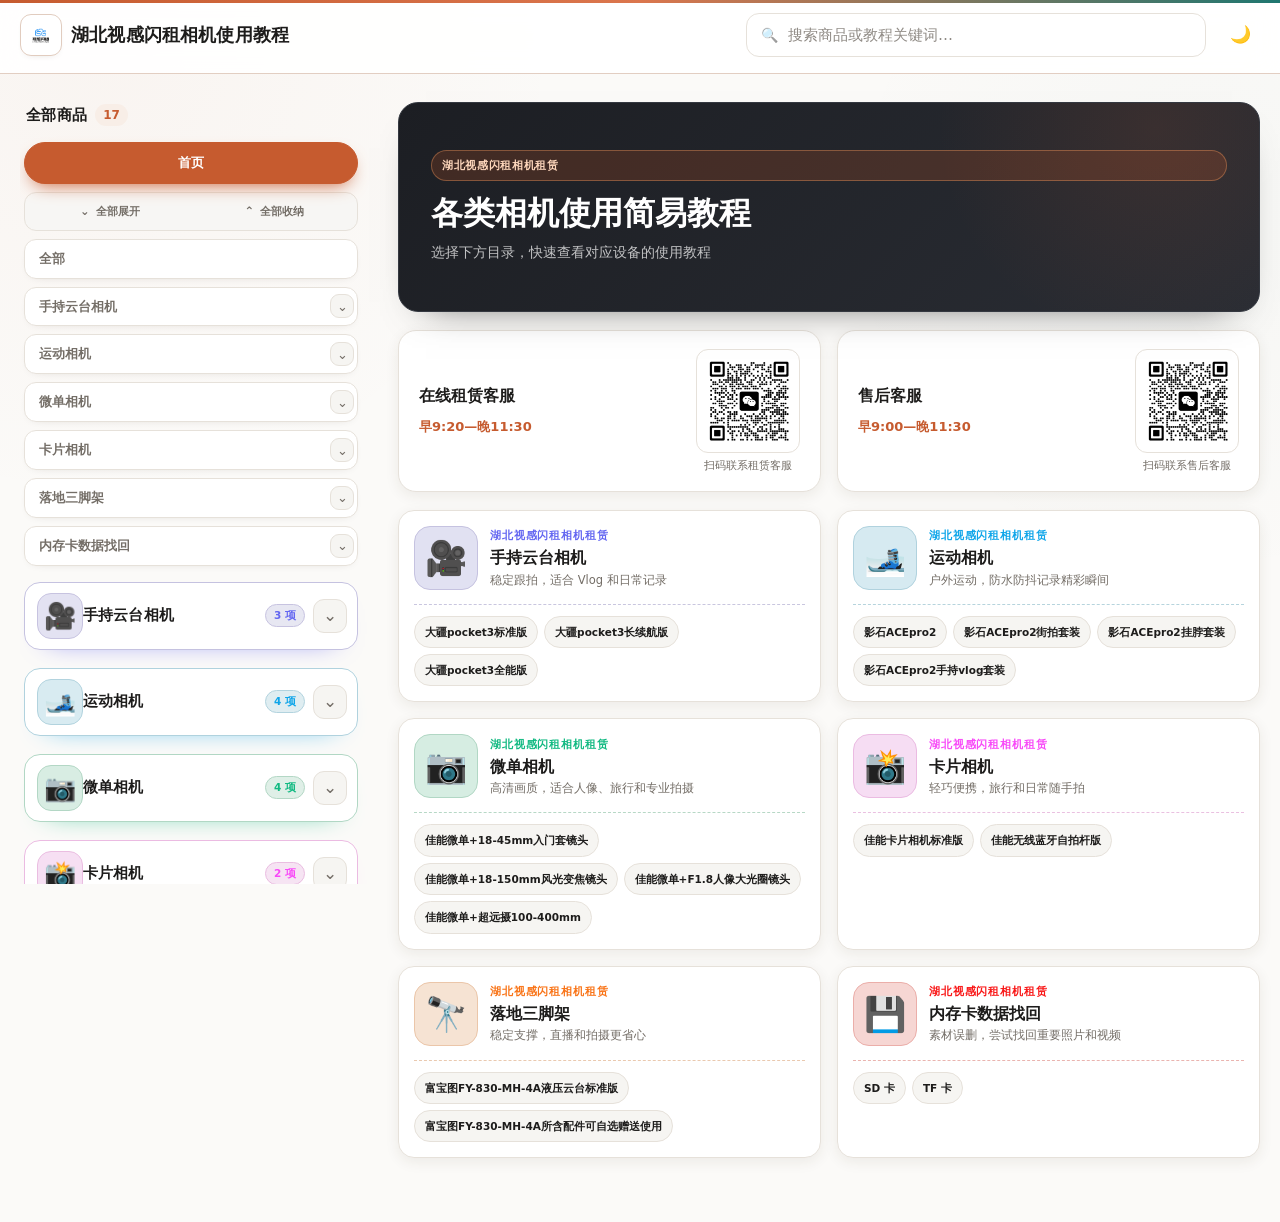
==== index.html @ 55e15110 "Add files via upload" ====
<!DOCTYPE html>
<html lang="zh-CN" data-theme="light">
<head>
  <meta charset="UTF-8" />
  <meta name="viewport" content="width=device-width, initial-scale=1" />
  <title>商品教程中心</title>
  <meta name="description" content="每个商品都对应一份图文教程，点击即可查看。" />
  <link rel="stylesheet" href="css/style.css" />
  <link rel="stylesheet" href="css/rental-theme.css" />
</head>
<body>

  <header class="topbar">
    <div class="topbar-inner">
      <button class="icon-btn menu-btn" id="menuToggle" aria-label="打开商品列表">☰</button>

      <div class="brand" aria-label="商品教程中心">
        <span class="brand-logo">📘</span>
        <span class="brand-text">商品教程中心</span>
      </div>

      <label class="search">
        <span class="search-icon">🔍</span>
        <input id="searchInput" type="search" placeholder="搜索商品或教程关键词…" autocomplete="off" />
      </label>

      <button class="icon-btn" id="themeToggle" aria-label="切换深浅主题">🌙</button>
    </div>
    <div class="scroll-progress" id="scrollProgress"></div>
  </header>

  <div class="layout">

    <aside class="sidebar" id="sidebar">
      <div class="sidebar-head">
        <span class="sidebar-title">全部商品</span>
        <span class="badge" id="resultCount">0</span>
      </div>
      <div class="category-bar" id="categoryBar"></div>
      <div class="card-list" id="cardList"></div>
    </aside>

    <main class="content" id="content">
      <section class="home" id="home" hidden>
        <div class="home-hero">
          <span class="home-kicker" id="homeKicker">武汉租相机</span>
          <h1 class="home-title" id="homeTitle">相机使用教程</h1>
          <p class="home-subtitle" id="homeSubtitle">选择下方目录，快速查看对应设备的使用教程</p>
        </div>
        <div class="home-services" id="homeServices"></div>
        <div class="home-grid" id="homeGrid"></div>
      </section>

      <div class="empty" id="empty">
        <div class="empty-icon">📦</div>
        <h2>请选择一个商品</h2>
        <p>在左侧列表中点击任意商品，即可查看对应教程</p>
      </div>
      <article class="detail" id="detail" hidden></article>
    </main>

  </div>

  <div class="mask" id="mask"></div>
  <div class="toast" id="toast"></div>
  <button class="to-top" id="toTop" aria-label="回到顶部">↑</button>

  <script src="js/data.js"></script>
  <script src="js/app.js"></script>

  </body>
</html>
---- css/style.css ----
/* ============================================================
   【样式层】css/style.css
   目录：
   1. 主题变量      2. 基础重置      3. 顶部导航
   4. 主体布局      5. 侧栏与商品卡片 6. 教程详情
   7. 步骤与内容块  8. 按钮/提示/代码  9. 浮层   10. 响应式
   ============================================================ */

/* ---------- 1. 主题变量 ---------- */
:root {
  --bg: #f4f6fb;
  --surface: #ffffff;
  --surface-2: #f8f9fd;
  --text: #1d2433;
  --text-2: #6b7488;
  --border: #e6e9f2;
  --primary: #4f46e5;
  --primary-2: #6366f1;
  --primary-soft: #eef0ff;
  --shadow-sm: 0 2px 8px rgba(29, 36, 51, .06);
  --shadow-md: 0 14px 34px -16px rgba(29, 36, 51, .28);
  --radius: 16px;
  --radius-sm: 10px;
  --sidebar-w: 336px;
  --topbar-h: 64px;
  --ease: cubic-bezier(.4, 0, .2, 1);
}

html[data-theme="dark"] {
  --bg: #0e1219;
  --surface: #161b25;
  --surface-2: #1c2230;
  --text: #e7ebf3;
  --text-2: #97a1b5;
  --border: #262e3d;
  --primary: #7c83ff;
  --primary-2: #8b91ff;
  --primary-soft: #232a45;
  --shadow-sm: 0 2px 8px rgba(0, 0, 0, .4);
  --shadow-md: 0 14px 34px -16px rgba(0, 0, 0, .75);
}

/* ---------- 2. 基础重置 ---------- */
* { box-sizing: border-box; }

body {
  margin: 0;
  font-family: system-ui, -apple-system, "PingFang SC", "Microsoft YaHei", "Segoe UI", sans-serif;
  font-size: 15px;
  line-height: 1.75;
  color: var(--text);
  background: var(--bg);
  transition: background .35s var(--ease), color .35s var(--ease);
  -webkit-font-smoothing: antialiased;
}

h1, h2, h3, h4, p, ul, ol, figure { margin: 0; }
ul, ol { padding-left: 1.3em; }
li { margin: 4px 0; }
button { font: inherit; cursor: pointer; border: none; background: none; color: inherit; }
img { max-width: 100%; display: block; }
a { color: var(--primary); text-decoration: none; }
code { font-family: ui-monospace, Consolas, "Courier New", monospace; font-size: .92em; }

::-webkit-scrollbar { width: 8px; height: 8px; }
::-webkit-scrollbar-thumb { background: var(--border); border-radius: 8px; }
::-webkit-scrollbar-thumb:hover { background: var(--text-2); }

/* ---------- 3. 顶部导航 ---------- */
.topbar {
  position: sticky;
  top: 0;
  z-index: 40;
  background: color-mix(in srgb, var(--surface) 82%, transparent);
  backdrop-filter: saturate(180%) blur(14px);
  -webkit-backdrop-filter: saturate(180%) blur(14px);
  border-bottom: 1px solid var(--border);
}

.topbar-inner {
  max-width: 1320px;
  margin: 0 auto;
  height: var(--topbar-h);
  padding: 0 20px;
  display: flex;
  align-items: center;
  gap: 14px;
}

.icon-btn {
  width: 40px; height: 40px;
  border-radius: 12px;
  display: grid; place-items: center;
  font-size: 17px;
  color: var(--text-2);
  transition: background .2s var(--ease), color .2s var(--ease), transform .2s var(--ease);
}
.icon-btn:hover { background: var(--primary-soft); color: var(--primary); }
.icon-btn:active { transform: scale(.9); }
.menu-btn { display: none; }

.brand {
  display: flex; align-items: center; gap: 9px;
  font-weight: 800; font-size: 17px; color: var(--text);
  white-space: nowrap;
  cursor: default;
  user-select: none;
  -webkit-user-select: none;
}
.brand-logo { font-size: 22px; transition: transform .4s var(--ease); }
.brand-logo img {
  width: 100%;
  height: 100%;
  display: block;
  object-fit: contain;
  border-radius: 8px;
}
.brand:hover .brand-logo { transform: rotate(-12deg) scale(1.15); }

.search {
  flex: 1;
  min-width: 0;
  max-width: 460px;
  margin-left: auto;
  display: flex; align-items: center; gap: 8px;
  padding: 0 14px;
  height: 42px;
  background: var(--surface-2);
  border: 1px solid var(--border);
  border-radius: 999px;
  transition: border-color .25s var(--ease), box-shadow .25s var(--ease), background .25s;
}
.search:focus-within {
  border-color: var(--primary);
  background: var(--surface);
  box-shadow: 0 0 0 4px var(--primary-soft);
}
.search-icon { font-size: 14px; opacity: .6; }
.search input {
  flex: 1; min-width: 0;
  border: none; outline: none; background: transparent;
  font: inherit; color: var(--text);
}
.search input::placeholder { color: var(--text-2); opacity: .8; }

.scroll-progress {
  height: 3px;
  width: 0%;
  background: linear-gradient(90deg, var(--primary-2), #06b6d4);
  transition: width .1s linear;
}

/* ---------- 4. 主体布局 ---------- */
.layout {
  max-width: 1320px;
  margin: 0 auto;
  padding: 24px 20px 64px;
  display: flex;
  gap: 24px;
  align-items: flex-start;
}

/* ---------- 5. 侧栏与商品卡片 ---------- */
.sidebar {
  width: var(--sidebar-w);
  flex: 0 0 var(--sidebar-w);
  position: sticky;
  top: calc(var(--topbar-h) + 24px);
  max-height: calc(100vh - var(--topbar-h) - 48px);
  overflow-y: auto;
  padding-right: 4px;
}

.sidebar-head {
  display: flex; align-items: center; gap: 8px;
  padding: 0 6px 12px;
}
.sidebar-title { font-weight: 800; font-size: 15px; }
.badge {
  min-width: 24px; height: 22px; padding: 0 8px;
  display: inline-grid; place-items: center;
  font-size: 12px; font-weight: 700;
  color: var(--primary);
  background: var(--primary-soft);
  border-radius: 999px;
  transition: transform .3s var(--ease);
}
.badge.pop { transform: scale(1.35); }

.category-bar {
  display: flex; flex-wrap: wrap; gap: 8px;
  padding: 0 4px 14px;
}
.cat-home-btn {
  width: 100%;
  text-align: center;
  color: var(--primary);
  background: var(--surface);
  border-color: color-mix(in srgb, var(--primary) 28%, var(--border));
}
.cat-home-btn:hover { transform: translateY(-1px); }
.cat-btn {
  padding: 6px 14px;
  font-size: 13px;
  font-weight: 600;
  color: var(--text-2);
  background: var(--surface);
  border: 1px solid var(--border);
  border-radius: 999px;
  transition: all .25s var(--ease);
}
.cat-btn:hover { color: var(--primary); border-color: var(--primary); transform: translateY(-1px); }
.cat-btn.active {
  color: #fff;
  background: linear-gradient(135deg, var(--primary-2), var(--primary));
  border-color: transparent;
  box-shadow: 0 8px 18px -8px var(--primary);
}

/* 主类 / 子类目录：单个收纳 + 全部展开 / 全部收纳 */
.cat-toolbar {
  width: 100%;
  display: grid;
  grid-template-columns: repeat(2, minmax(0, 1fr));
  gap: 3px;
  padding: 3px;
  background: var(--surface-2);
  border: 1px solid var(--border);
  border-radius: 12px;
}
.cat-tool {
  min-width: 0;
  display: flex;
  align-items: center;
  justify-content: center;
  gap: 4px;
  padding: 5px 7px;
  font-size: 10.5px;
  font-weight: 700;
  color: var(--text-2);
  background: var(--surface);
  border: 1px solid transparent;
  border-radius: 10px;
  box-shadow: 0 1px 2px rgba(29, 36, 51, .04);
  transition: color .2s var(--ease), border-color .2s var(--ease), background .2s var(--ease), box-shadow .2s var(--ease), transform .2s var(--ease);
}
.cat-tool-icon {
  display: grid;
  place-items: center;
  width: 14px;
  height: 14px;
  flex: 0 0 14px;
  font-size: 11.5px;
  line-height: 1;
  color: var(--primary);
}
.cat-tool:hover {
  color: var(--primary);
  background: var(--primary-soft);
  border-color: color-mix(in srgb, var(--primary) 28%, var(--border));
  box-shadow: var(--shadow-sm);
  transform: translateY(-1px);
}
.cat-tool:active { transform: scale(.97); }

.cat-group {
  width: 100%;
  display: flex;
  flex-wrap: wrap;
  align-items: center;
}
.cat-parent-row {
  width: 100%;
  display: flex;
  align-items: center;
  gap: 4px;
  padding: 2px 3px 2px 5px;
  background: color-mix(in srgb, var(--surface) 92%, var(--surface-2));
  border: 1px solid var(--border);
  border-radius: 999px;
  box-shadow: 0 1px 2px rgba(29, 36, 51, .035);
  transition: border-color .25s var(--ease), background .25s var(--ease), box-shadow .25s var(--ease);
}
.cat-parent-row:hover {
  background: var(--surface);
  border-color: color-mix(in srgb, var(--primary) 24%, var(--border));
  box-shadow: var(--shadow-sm);
}
.cat-parent-row .cat-parent {
  flex: 1 1 auto;
  min-width: 0;
  padding: 3px 7px;
  font-size: 12px;
  text-align: left;
  background: transparent;
  border: 0;
  box-shadow: none;
}
.cat-parent-row .cat-parent:hover {
  color: var(--primary);
  background: var(--primary-soft);
  border-color: transparent;
  transform: none;
}
.cat-parent-row .cat-parent.active {
  color: #fff;
  background: linear-gradient(135deg, var(--primary-2), var(--primary));
  border-color: transparent;
  box-shadow: none;
}
.cat-group.open .cat-parent-row {
  background: color-mix(in srgb, var(--primary) 5%, var(--surface));
  border-color: color-mix(in srgb, var(--primary) 32%, var(--border));
  box-shadow: 0 5px 14px -12px var(--primary);
}
.cat-toggle {
  width: 24px;
  height: 24px;
  display: grid;
  place-items: center;
  flex: 0 0 24px;
  font-size: 13px;
  line-height: 1;
  color: var(--text-2);
  background: var(--surface-2);
  border: 1px solid var(--border);
  border-radius: 50%;
  transition: color .25s var(--ease), border-color .25s var(--ease), background .25s var(--ease), box-shadow .25s var(--ease), transform .3s var(--ease);
}
.cat-toggle:hover {
  color: var(--primary);
  background: var(--primary-soft);
  border-color: color-mix(in srgb, var(--primary) 45%, var(--border));
  box-shadow: 0 5px 12px -10px var(--primary);
}
.cat-group.open .cat-toggle {
  color: var(--primary);
  background: var(--primary-soft);
  transform: rotate(180deg);
}

.cat-children {
  width: 100%;
  max-height: 0;
  display: flex;
  flex-wrap: wrap;
  gap: 6px;
  margin: 0 0 0 10px;
  padding: 0 0 0 8px;
  overflow: hidden;
  visibility: hidden;
  opacity: 0;
  border-left: 2px solid color-mix(in srgb, var(--primary) 18%, var(--border));
  transform: translateY(-5px);
  transition:
    max-height .32s var(--ease),
    margin .32s var(--ease),
    padding .32s var(--ease),
    opacity .25s var(--ease),
    transform .32s var(--ease),
    visibility 0s linear .32s;
}
.cat-group.open .cat-children {
  max-height: 240px;
  margin: -1px 0 5px 10px;
  padding-top: 5px;
  visibility: visible;
  opacity: 1;
  transform: translateY(0);
  transition-delay: 0s;
}
.cat-btn.cat-child {
  padding: 4px 8px;
  font-size: 10.5px;
  color: var(--text-2);
  background: var(--surface);
  border-color: var(--border);
  box-shadow: 0 1px 2px rgba(29, 36, 51, .035);
}
.cat-btn.cat-child:hover {
  color: var(--primary);
  background: var(--primary-soft);
  border-color: color-mix(in srgb, var(--primary) 35%, var(--border));
}
.cat-btn.cat-child.active {
  color: var(--primary);
  background: var(--primary-soft);
  border-color: color-mix(in srgb, var(--primary) 42%, var(--border));
  box-shadow: 0 5px 12px -11px var(--primary);
}

.card-list { display: flex; flex-direction: column; gap: 16px; padding: 2px 4px 20px; }

/* 下方主目录：独立大卡片，明显区别于上方小按钮 */
.card-group {
  width: 100%;
  display: flex;
  flex-wrap: wrap;
}
.card-group-head {
  width: 100%;
  display: flex;
  align-items: center;
  gap: 8px;
  padding: 8px 8px 8px 10px;
  background: linear-gradient(135deg,
    color-mix(in srgb, var(--group-color, var(--primary)) 9%, var(--surface)),
    var(--surface) 76%);
  border: 1px solid color-mix(in srgb, var(--group-color, var(--primary)) 20%, var(--border));
  border-radius: 14px;
  box-shadow: 0 6px 18px -16px var(--group-color, var(--primary));
  transition: border-color .25s var(--ease), background .25s var(--ease), box-shadow .25s var(--ease), transform .25s var(--ease);
}
.card-group-head:hover {
  border-color: color-mix(in srgb, var(--group-color, var(--primary)) 42%, var(--border));
  box-shadow: 0 10px 24px -18px var(--group-color, var(--primary));
  transform: translateY(-1px);
}
.card-group.active .card-group-head,
.card-group.open .card-group-head {
  background: linear-gradient(135deg,
    color-mix(in srgb, var(--group-color, var(--primary)) 14%, var(--surface)),
    var(--surface) 82%);
  border-color: color-mix(in srgb, var(--group-color, var(--primary)) 42%, var(--border));
}
.card-group-main {
  flex: 1 1 auto;
  min-width: 0;
  display: flex;
  align-items: center;
  gap: 10px;
  padding: 0;
  text-align: left;
  color: var(--text);
  background: transparent;
  border: 0;
}
.card-group-icon {
  width: 46px;
  height: 46px;
  flex: 0 0 46px;
  display: grid;
  place-items: center;
  font-size: 26px;
  line-height: 1;
  background: color-mix(in srgb, var(--group-color, var(--primary)) 13%, var(--surface-2));
  border: 1px solid color-mix(in srgb, var(--group-color, var(--primary)) 24%, var(--border));
  border-radius: 15px;
  transition: background .25s var(--ease), border-color .25s var(--ease), transform .3s var(--ease);
}
.card-group-main:hover .card-group-icon,
.card-group-main.active .card-group-icon {
  background: color-mix(in srgb, var(--group-color, var(--primary)) 22%, var(--surface));
  border-color: color-mix(in srgb, var(--group-color, var(--primary)) 48%, var(--border));
  transform: scale(1.04);
}
.card-group-name {
  min-width: 0;
  display: flex;
  align-items: center;
  font-size: 14.5px;
  font-weight: 800;
  letter-spacing: .01em;
}
.card-group-main.active .card-group-name { color: var(--group-color, var(--primary)); }
.card-group-count {
  flex: 0 0 auto;
  margin-left: auto;
  padding: 4px 8px;
  font-size: 10.5px;
  font-weight: 800;
  line-height: 1.2;
  color: var(--group-color, var(--primary));
  background: color-mix(in srgb, var(--group-color, var(--primary)) 10%, var(--surface-2));
  border: 1px solid color-mix(in srgb, var(--group-color, var(--primary)) 24%, var(--border));
  border-radius: 999px;
}
.card-group-toggle {
  width: 34px;
  height: 34px;
  display: grid;
  place-items: center;
  flex: 0 0 34px;
  font-size: 17px;
  line-height: 1;
  color: var(--group-color, var(--primary));
  background: color-mix(in srgb, var(--group-color, var(--primary)) 10%, var(--surface-2));
  border: 1px solid color-mix(in srgb, var(--group-color, var(--primary)) 28%, var(--border));
  border-radius: 11px;
  transition: color .25s var(--ease), background .25s var(--ease), border-color .25s var(--ease), box-shadow .25s var(--ease), transform .3s var(--ease);
}
.card-group-toggle:hover {
  background: color-mix(in srgb, var(--group-color, var(--primary)) 18%, var(--surface));
  border-color: color-mix(in srgb, var(--group-color, var(--primary)) 52%, var(--border));
  box-shadow: 0 7px 16px -12px var(--group-color, var(--primary));
}
.card-group.open .card-group-toggle {
  color: #fff;
  background: var(--group-color, var(--primary));
  border-color: transparent;
  transform: rotate(180deg);
}

.card-group-body {
  width: calc(100% - 14px);
  max-height: 0;
  margin: 0 0 0 14px;
  padding: 0 0 0 12px;
  overflow: hidden;
  visibility: hidden;
  opacity: 0;
  border-left: 3px solid color-mix(in srgb, var(--group-color, var(--primary)) 26%, var(--border));
  transform: translateY(-5px);
  transition:
    max-height .32s var(--ease),
    margin .32s var(--ease),
    padding .32s var(--ease),
    opacity .25s var(--ease),
    transform .32s var(--ease),
    visibility 0s linear .32s;
}
.card-group.open .card-group-body {
  max-height: 3000px;
  margin-top: -1px;
  padding-top: 8px;
  padding-bottom: 2px;
  visibility: visible;
  opacity: 1;
  transform: translateY(0);
  transition-delay: 0s;
}
.card-group-inner {
  display: flex;
  flex-direction: column;
  gap: 10px;
}

.card {
  position: relative;
  overflow: hidden;
  display: flex; align-items: center; gap: 12px;
  width: 100%;
  padding: 14px 14px;
  text-align: left;
  background: var(--surface);
  border: 1px solid var(--border);
  border-radius: var(--radius);
  box-shadow: var(--shadow-sm);
  opacity: 0;
  animation: cardIn .45s var(--ease) forwards;
  transition: transform .28s var(--ease), border-color .28s, box-shadow .28s, background .28s;
}
@keyframes cardIn {
  from { opacity: 0; transform: translateY(14px) scale(.97); }
  to   { opacity: 1; transform: translateY(0) scale(1); }
}
.card:hover {
  transform: translateY(-3px);
  border-color: color-mix(in srgb, var(--accent-color, var(--primary)) 45%, var(--border));
  box-shadow: var(--shadow-md);
}
.card.active {
  border-color: var(--accent-color, var(--primary));
  background: color-mix(in srgb, var(--accent-color, var(--primary)) 7%, var(--surface));
}
.card.active::before {
  content: "";
  position: absolute; left: 0; top: 12%; bottom: 12%;
  width: 3px; border-radius: 0 4px 4px 0;
  background: var(--accent-color, var(--primary));
  animation: barIn .35s var(--ease);
}
@keyframes barIn { from { transform: scaleY(0); } to { transform: scaleY(1); } }

.card-icon {
  flex: 0 0 42px; height: 42px;
  display: grid; place-items: center;
  font-size: 21px;
  border-radius: 13px;
  background: color-mix(in srgb, var(--accent-color, var(--primary)) 12%, transparent);
  transition: transform .35s var(--ease);
}
.card:hover .card-icon { transform: scale(1.1) rotate(-6deg); }

.card-main { flex: 1; min-width: 0; display: flex; flex-direction: column; gap: 3px; }
.card-name { font-weight: 700; font-size: 14.5px; }
.card-desc {
  font-size: 12.5px; color: var(--text-2); line-height: 1.55;
  display: -webkit-box; -webkit-line-clamp: 2; -webkit-box-orient: vertical; overflow: hidden;
}
.card-meta { display: flex; flex-wrap: wrap; gap: 6px; margin-top: 5px; }

.chip {
  font-size: 11px; font-weight: 600; line-height: 1;
  padding: 5px 9px; border-radius: 999px;
  color: var(--text-2);
  background: var(--surface-2);
  border: 1px solid var(--border);
}
.chip-hot { color: #b45309; background: #fef3c7; border-color: #fde68a; }
html[data-theme="dark"] .chip-hot { color: #fbbf24; background: #3b2f10; border-color: #5b4715; }
.chip-plain { background: transparent; }

.card-arrow {
  flex: 0 0 auto;
  font-size: 22px; color: var(--text-2);
  transition: transform .3s var(--ease), color .3s;
}
.card:hover .card-arrow { transform: translateX(4px); color: var(--accent-color, var(--primary)); }

.ripple {
  position: absolute;
  border-radius: 50%;
  pointer-events: none;
  background: color-mix(in srgb, var(--accent-color, var(--primary)) 32%, transparent);
  transform: scale(0);
  animation: rippleOut .62s var(--ease) forwards;
}
@keyframes rippleOut {
  to { transform: scale(1); opacity: 0; }
}

.no-result {
  padding: 40px 16px; text-align: center;
  font-size: 14px; color: var(--text-2); line-height: 2.2;
}
.no-result span { font-size: 12.5px; opacity: .75; }

/* ---------- 6. 教程详情 ---------- */
.content { flex: 1; min-width: 0; }

/* ---------- 简约首页 ---------- */
.home[hidden] { display: none; }
.home:not([hidden]) { display: block; animation: fadeUp .45s var(--ease); }
.home-hero {
  position: relative;
  overflow: hidden;
  padding: 28px 30px;
  margin-bottom: 18px;
  background: linear-gradient(135deg,
    color-mix(in srgb, var(--primary) 11%, var(--surface)),
    var(--surface) 72%);
  border: 1px solid color-mix(in srgb, var(--primary) 18%, var(--border));
  border-radius: 20px;
  box-shadow: var(--shadow-sm);
}
.home-hero::after {
  content: "";
  position: absolute;
  right: -54px;
  top: -68px;
  width: 190px;
  height: 190px;
  border-radius: 50%;
  background: color-mix(in srgb, var(--primary) 10%, transparent);
  pointer-events: none;
}
.home-kicker {
  position: relative;
  z-index: 1;
  display: inline-flex;
  align-items: center;
  padding: 5px 10px;
  font-size: 11px;
  font-weight: 800;
  letter-spacing: .06em;
  color: var(--primary);
  background: var(--primary-soft);
  border: 1px solid color-mix(in srgb, var(--primary) 18%, var(--border));
  border-radius: 999px;
}
.home-title {
  position: relative;
  z-index: 1;
  margin-top: 12px;
  font-size: 28px;
  line-height: 1.3;
}
.home-subtitle {
  position: relative;
  z-index: 1;
  margin-top: 6px;
  font-size: 13.5px;
  color: var(--text-2);
}
.home-services {
  display: grid;
  grid-template-columns: repeat(2, minmax(0, 1fr));
  gap: 14px;
  margin-bottom: 18px;
}
.home-service-card {
  min-width: 0;
  display: flex;
  align-items: center;
  justify-content: space-between;
  gap: 14px;
  padding: 16px 18px;
  background: var(--surface);
  border: 1px solid var(--border);
  border-radius: 16px;
  box-shadow: var(--shadow-sm);
}
.home-service-copy { min-width: 0; }
.home-service-title { font-size: 15px; font-weight: 800; }
.home-service-hours {
  margin-top: 6px;
  font-size: 13px;
  font-weight: 700;
  color: var(--primary);
}
.home-service-qr {
  flex: 0 0 104px;
  display: flex;
  flex-direction: column;
  align-items: center;
  gap: 5px;
}
.home-service-qr img {
  width: 104px;
  height: 104px;
  display: block;
  padding: 4px;
  object-fit: contain;
  background: #fff;
  border: 1px solid var(--border);
  border-radius: 10px;
  cursor: zoom-in;
  transition: transform .25s var(--ease), border-color .25s var(--ease), box-shadow .25s var(--ease);
}
.home-service-qr img:hover {
  border-color: color-mix(in srgb, var(--primary) 42%, var(--border));
  box-shadow: 0 8px 18px -14px var(--primary);
  transform: scale(1.04);
}
body.qr-open { overflow: hidden; }
.qr-preview {
  position: fixed;
  inset: 0;
  z-index: 140;
  display: flex;
  align-items: center;
  justify-content: center;
  padding: 24px;
  background: rgba(8, 12, 20, .72);
  opacity: 0;
  visibility: hidden;
  pointer-events: none;
  transition: opacity .28s var(--ease), visibility .28s var(--ease);
}
.qr-preview.show {
  opacity: 1;
  visibility: visible;
  pointer-events: auto;
}
.qr-preview-image {
  width: min(78vw, 520px);
  height: min(78vw, 520px);
  max-height: 82vh;
  padding: 12px;
  object-fit: contain;
  background: #fff;
  border-radius: 18px;
  box-shadow: 0 28px 70px -24px rgba(0, 0, 0, .78);
  transform: scale(.86);
  transition: transform .3s var(--ease);
}
.qr-preview.show .qr-preview-image { transform: scale(1); }
.qr-preview-hint {
  position: absolute;
  left: 50%;
  bottom: 24px;
  transform: translateX(-50%);
  padding: 7px 12px;
  font-size: 12px;
  font-weight: 700;
  color: #fff;
  white-space: nowrap;
  background: rgba(15, 20, 30, .72);
  border: 1px solid rgba(255, 255, 255, .18);
  border-radius: 999px;
}
.home-service-qr span {
  font-size: 10.5px;
  line-height: 1.4;
  color: var(--text-2);
  text-align: center;
}
.home-grid {
  display: grid;
  grid-template-columns: repeat(3, minmax(0, 1fr));
  gap: 14px;
}
.home-card {
  --home-color: var(--primary);
  min-width: 0;
  padding: 14px;
  background: linear-gradient(145deg,
    color-mix(in srgb, var(--home-color) 7%, var(--surface)),
    var(--surface) 72%);
  border: 1px solid color-mix(in srgb, var(--home-color) 20%, var(--border));
  border-radius: 16px;
  box-shadow: 0 8px 22px -20px var(--home-color);
  opacity: 0;
  animation: fadeUp .45s var(--ease) both;
  transition: border-color .25s var(--ease), box-shadow .25s var(--ease), background .25s var(--ease);
}
.home-card:hover {
  border-color: color-mix(in srgb, var(--home-color) 42%, var(--border));
  box-shadow: 0 14px 30px -22px var(--home-color);
}
.home-card-main {
  width: 100%;
  display: flex;
  align-items: center;
  gap: 12px;
  padding: 0;
  text-align: left;
  color: var(--text);
  background: transparent;
  border: 0;
}
.home-card-art {
  width: 58px;
  height: 58px;
  display: grid;
  place-items: center;
  flex: 0 0 58px;
  overflow: hidden;
  background: color-mix(in srgb, var(--home-color) 14%, var(--surface-2));
  border: 1px solid color-mix(in srgb, var(--home-color) 25%, var(--border));
  border-radius: 18px;
  transition: transform .3s var(--ease), border-color .25s var(--ease);
}
.home-card-main:hover .home-card-art {
  border-color: color-mix(in srgb, var(--home-color) 48%, var(--border));
  transform: scale(1.05) rotate(-3deg);
}
.home-card-art img { width: 100%; height: 100%; object-fit: cover; }
.home-card-emoji { font-size: 30px; line-height: 1; }
.home-card-copy { min-width: 0; display: flex; flex-direction: column; gap: 2px; }
.home-card-brand {
  font-size: 10.5px;
  font-weight: 800;
  letter-spacing: .06em;
  color: var(--home-color);
}
.home-card-title { font-size: 15px; font-weight: 800; line-height: 1.45; }
.home-card-desc {
  font-size: 11.5px;
  line-height: 1.55;
  color: var(--text-2);
  display: -webkit-box;
  -webkit-line-clamp: 2;
  -webkit-box-orient: vertical;
  overflow: hidden;
}
.home-sub-list {
  display: flex;
  flex-wrap: wrap;
  gap: 6px;
  margin-top: 12px;
  padding-top: 11px;
  border-top: 1px dashed color-mix(in srgb, var(--home-color) 22%, var(--border));
}
.home-sub-btn {
  padding: 5px 9px;
  font-size: 10.5px;
  font-weight: 700;
  color: var(--text-2);
  background: var(--surface);
  border: 1px solid var(--border);
  border-radius: 999px;
  transition: color .2s var(--ease), background .2s var(--ease), border-color .2s var(--ease), transform .2s var(--ease);
}
.home-sub-btn:hover {
  color: var(--home-color);
  background: color-mix(in srgb, var(--home-color) 9%, var(--surface));
  border-color: color-mix(in srgb, var(--home-color) 38%, var(--border));
  transform: translateY(-1px);
}
@media (max-width: 1080px) {
  .home-grid { grid-template-columns: repeat(2, minmax(0, 1fr)); }
}
@media (max-width: 560px) {
  .home-services { gap: 10px; }
  .home-service-card {
    flex-direction: column;
    align-items: stretch;
    padding: 12px;
  }
  .home-service-qr { width: 100%; flex-basis: auto; align-items: flex-start; }
  .home-service-qr img { width: 92px; height: 92px; }
  .qr-preview { padding: 16px; }
  .qr-preview-image {
    width: min(88vw, 420px);
    height: min(88vw, 420px);
    max-height: 78vh;
    padding: 9px;
    border-radius: 14px;
  }
  .qr-preview-hint { bottom: 14px; }
  .home-grid { grid-template-columns: 1fr; }
  .home-hero { padding: 22px 20px; }
  .home-title { font-size: 23px; }
}

.empty {
  padding: 90px 24px; text-align: center;
  background: var(--surface);
  border: 1px dashed var(--border);
  border-radius: var(--radius);
  animation: fadeUp .5s var(--ease);
}
.empty-icon { font-size: 54px; display: block; margin-bottom: 14px; animation: float 3.2s ease-in-out infinite; }
@keyframes float { 0%,100% { transform: translateY(0); } 50% { transform: translateY(-10px); } }
.empty h2 { font-size: 19px; margin-bottom: 6px; }
.empty p { font-size: 13.5px; color: var(--text-2); }

@keyframes fadeUp {
  from { opacity: 0; transform: translateY(18px); }
  to   { opacity: 1; transform: translateY(0); }
}

.detail.enter { animation: fadeUp .5s var(--ease); }

.detail-hero {
  position: relative;
  overflow: hidden;
  display: flex; align-items: center; gap: 20px;
  padding: 28px 26px;
  border-radius: var(--radius);
  background: linear-gradient(135deg,
      color-mix(in srgb, var(--accent-color) 14%, var(--surface)),
      var(--surface) 65%);
  border: 1px solid var(--border);
  box-shadow: var(--shadow-sm);
}
.detail-hero::after {
  content: "";
  position: absolute; right: -60px; top: -60px;
  width: 200px; height: 200px; border-radius: 50%;
  background: var(--accent-color);
  opacity: .1;
  animation: pulse 5s ease-in-out infinite;
}
@keyframes pulse { 0%,100% { transform: scale(1); } 50% { transform: scale(1.18); } }

.hero-icon {
  flex: 0 0 66px; height: 66px;
  display: grid; place-items: center;
  font-size: 34px;
  border-radius: 20px;
  background: var(--surface);
  box-shadow: var(--shadow-sm);
  animation: heroPop .55s var(--ease);
}
@keyframes heroPop {
  0%   { transform: scale(.6) rotate(-14deg); opacity: 0; }
  60%  { transform: scale(1.1) rotate(4deg); }
  100% { transform: scale(1) rotate(0); opacity: 1; }
}

.hero-text { min-width: 0; }
.hero-text h1 { font-size: 23px; line-height: 1.35; margin-bottom: 6px; }
.hero-text > p { font-size: 14px; color: var(--text-2); }
.hero-chips { display: flex; flex-wrap: wrap; gap: 7px; margin-top: 12px; }

.steps { display: flex; flex-direction: column; gap: 12px; margin-top: 18px; }

/* ---------- 7. 步骤与内容块 ---------- */
.step {
  background: var(--surface);
  border: 1px solid var(--border);
  border-radius: var(--radius);
  box-shadow: var(--shadow-sm);
  overflow: hidden;
  opacity: 0;
  animation: fadeUp .45s var(--ease) forwards;
  transition: border-color .3s var(--ease), box-shadow .3s var(--ease);
}
.step:hover { border-color: color-mix(in srgb, var(--primary) 30%, var(--border)); }
.step.open { box-shadow: var(--shadow-md); }

.step-head {
  display: flex; align-items: center; gap: 12px;
  padding: 16px 18px;
  cursor: pointer;
  user-select: none;
  transition: background .25s var(--ease);
}
.step-head:hover { background: var(--surface-2); }
.step-head:focus-visible { outline: 2px solid var(--primary); outline-offset: -3px; }

.step-no {
  flex: 0 0 28px; height: 28px;
  display: grid; place-items: center;
  font-size: 13px; font-weight: 800;
  color: #fff;
  border-radius: 9px;
  background: linear-gradient(135deg, var(--primary-2), var(--primary));
  transition: transform .3s var(--ease);
}
.step.open .step-no { transform: scale(1.12) rotate(-8deg); }

.step-icon { font-size: 18px; }
.step-title { flex: 1; font-size: 15.5px; font-weight: 700; }

.step-toggle {
  flex: 0 0 auto;
  width: 26px; height: 26px;
  display: grid; place-items: center;
  font-size: 16px; font-weight: 700;
  color: var(--primary);
  background: var(--primary-soft);
  border-radius: 8px;
  transition: transform .35s var(--ease), background .3s;
}
.step.open .step-toggle { transform: rotate(45deg); background: var(--primary); color: #fff; }

.step-body {
  display: grid;
  grid-template-rows: 0fr;
  opacity: 0;
  transition: grid-template-rows .42s var(--ease), opacity .3s var(--ease);
}
.step.open .step-body { grid-template-rows: 1fr; opacity: 1; }

.step-body-inner {
  overflow: hidden;
  padding: 0 18px;
  font-size: 14.5px;
}
.step.open .step-body-inner { padding-bottom: 18px; }
.step-body-inner > * + * { margin-top: 12px; }
.step-body-inner ul, .step-body-inner ol { color: var(--text); }

/* ---------- 8. 按钮 / 提示 / 代码块 / 表格 ---------- */
.note {
  display: flex; gap: 10px;
  padding: 12px 14px;
  border-radius: var(--radius-sm);
  font-size: 13.5px;
  line-height: 1.7;
  border-left: 3px solid;
  animation: fadeUp .35s var(--ease);
}
.note span { flex: 0 0 auto; }
.note-tip  { background: #eff6ff; border-color: #3b82f6; color: #1e3a8a; }
.note-warn { background: #fffbeb; border-color: #f59e0b; color: #78350f; }
html[data-theme="dark"] .note-tip  { background: #16243c; color: #bcd4ff; }
html[data-theme="dark"] .note-warn { background: #33280f; color: #ffd88a; }

.code {
  border-radius: var(--radius-sm);
  overflow: hidden;
  border: 1px solid var(--border);
  background: #0f1420;
}
.code-bar {
  display: flex; align-items: center; justify-content: space-between;
  padding: 7px 12px;
  font-size: 11.5px;
  letter-spacing: .04em;
  color: #8b95ab;
  background: #171d2b;
  border-bottom: 1px solid #232b3d;
}
.code-copy {
  padding: 3px 10px;
  font-size: 11.5px;
  color: #c7d2fe;
  background: #232b3d;
  border-radius: 6px;
  transition: background .2s, transform .2s;
}
.code-copy:hover { background: #2f3a52; }
.code-copy:active { transform: scale(.92); }
.code pre { margin: 0; padding: 14px; overflow-x: auto; }
.code code { color: #a5f3fc; font-size: 12.8px; line-height: 1.75; white-space: pre; }

.fig {
  border-radius: var(--radius-sm);
  overflow: hidden;
  border: 1px solid var(--border);
  background: var(--surface-2);
}
.video-figure video {
  display: block;
  width: 35%;
  margin: 0 auto;
  background: #000;
}
.video-figure.gimbal-start-video {
  width: min(100%, 560px);
  margin-right: auto;
  margin-left: auto;
}
.video-figure.gimbal-start-video video {
  width: 100%;
  max-height: 70vh;
}
.fig figcaption {
  padding: 9px 12px;
  font-size: 12.5px;
  color: var(--text-2);
  text-align: center;
}
.table-wrap { overflow-x: auto; border-radius: var(--radius-sm); border: 1px solid var(--border); }
.table-wrap table { width: 100%; border-collapse: collapse; font-size: 13.5px; }
.table-wrap th, .table-wrap td { padding: 10px 13px; text-align: left; border-bottom: 1px solid var(--border); }
.table-wrap th { background: var(--surface-2); font-weight: 700; white-space: nowrap; }
.table-wrap tr:last-child td { border-bottom: none; }
.table-wrap tbody tr { transition: background .2s; }
.table-wrap tbody tr:hover { background: var(--surface-2); }

.detail-foot {
  display: flex; flex-wrap: wrap; gap: 10px;
  margin-top: 20px;
}
.btn {
  padding: 11px 22px;
  font-size: 14px; font-weight: 600;
  border-radius: 999px;
  transition: transform .22s var(--ease), box-shadow .25s var(--ease), background .25s, color .25s, border-color .25s;
}
.btn:active { transform: scale(.95); }
.btn-ghost {
  color: var(--text-2);
  background: var(--surface);
  border: 1px solid var(--border);
}
.btn-ghost:hover { color: var(--primary); border-color: var(--primary); transform: translateY(-2px); }
.btn-primary {
  color: #fff;
  background: linear-gradient(135deg, var(--primary-2), var(--primary));
  box-shadow: 0 12px 26px -12px var(--primary);
}
.btn-primary:hover { transform: translateY(-2px); box-shadow: 0 18px 32px -14px var(--primary); }

/* ---------- 9. 浮层 ---------- */
.mask {
  position: fixed; inset: 0;
  z-index: 45;
  background: rgba(15, 20, 30, .45);
  backdrop-filter: blur(3px);
  opacity: 0; visibility: hidden;
  transition: opacity .3s var(--ease), visibility .3s;
}
.mask.show { opacity: 1; visibility: visible; }

.toast {
  position: fixed;
  left: 50%; bottom: 38px;
  z-index: 90;
  transform: translate(-50%, 24px);
  padding: 12px 24px;
  font-size: 14px; font-weight: 600;
  color: #fff;
  background: rgba(29, 36, 51, .93);
  border-radius: 999px;
  box-shadow: 0 16px 34px -14px rgba(0, 0, 0, .55);
  opacity: 0; visibility: hidden;
  transition: opacity .3s var(--ease), transform .35s var(--ease), visibility .3s;
}
.toast.show { opacity: 1; visibility: visible; transform: translate(-50%, 0); }

.to-top {
  position: fixed;
  right: 26px; bottom: 30px;
  z-index: 50;
  width: 46px; height: 46px;
  display: grid; place-items: center;
  font-size: 19px; font-weight: 700;
  color: #fff;
  border-radius: 50%;
  background: linear-gradient(135deg, var(--primary-2), var(--primary));
  box-shadow: 0 14px 30px -12px var(--primary);
  opacity: 0; visibility: hidden;
  transform: translateY(16px) scale(.85);
  transition: all .35s var(--ease);
}
.to-top.show { opacity: 1; visibility: visible; transform: translateY(0) scale(1); }
.to-top:hover { transform: translateY(-4px) scale(1.06); }

/* ---------- 10. 响应式 ---------- */
@media (max-width: 1000px) {
  .layout { padding: 18px 16px 56px; gap: 18px; }
  :root { --sidebar-w: 300px; }
}

@media (max-width: 820px) {
  .menu-btn { display: grid; }
  .brand-text { display: none; }

  .sidebar {
    position: fixed;
    top: 0; left: 0; bottom: 0;
    z-index: 50;
    width: min(86vw, 340px);
    max-height: none;
    flex: none;
    padding: 20px 14px;
    background: var(--surface);
    border-right: 1px solid var(--border);
    box-shadow: var(--shadow-md);
    transform: translateX(-102%);
    transition: transform .38s var(--ease);
    overflow-y: auto;
  }
  .sidebar.open { transform: translateX(0); }

  .layout { padding: 16px 14px 60px; }
  .detail-hero { flex-direction: column; align-items: flex-start; gap: 14px; padding: 22px 20px; }
  .hero-icon { flex: 0 0 56px; height: 56px; font-size: 28px; }
  .hero-text h1 { font-size: 20px; }
  .step-head { padding: 14px 15px; gap: 10px; }
  .step-title { font-size: 14.5px; }
  .step-body-inner { padding: 0 15px; }
  .to-top { right: 16px; bottom: 20px; width: 42px; height: 42px; }
}

@media (prefers-reduced-motion: reduce) {
  *, *::before, *::after {
    animation-duration: .01ms !important;
    animation-iteration-count: 1 !important;
    transition-duration: .01ms !important;
  }
}
---- css/rental-theme.css ----
/* ============================================================
 * 相机租赁主题覆盖层
 * 只覆盖 UI 与布局，不修改任何教程内容、目录名称或数据结构
 * 原始基础样式仍保留在 style.css 中
 * ============================================================ */

:root {
  --bg: #fbfaf8;
  --surface: #ffffff;
  --surface-2: #f6f5f2;
  --text: #1d1c1b;
  --text-2: #746e67;
  --border: #e6e1da;
  --primary: #c65b2f;
  --primary-2: #db764d;
  --primary-soft: #f8eee7;
  --shadow-sm: 0 4px 14px rgba(70, 46, 26, .08);
  --shadow-md: 0 18px 42px -18px rgba(70, 46, 26, .28);
  --radius: 18px;
  --radius-sm: 12px;
  --sidebar-w: 350px;
  --topbar-h: 70px;
}

html[data-theme="dark"] {
  --bg: #101114;
  --surface: #191b20;
  --surface-2: #22252c;
  --text: #f5f0e9;
  --text-2: #aea79d;
  --border: #30343c;
  --primary: #d97747;
  --primary-2: #e58b5f;
  --primary-soft: #34271f;
  --shadow-sm: 0 4px 14px rgba(0, 0, 0, .35);
  --shadow-md: 0 18px 42px -18px rgba(0, 0, 0, .72);
}

body {
  background:
    radial-gradient(circle at 8% 4%, rgba(198, 91, 47, .035), transparent 28%),
    radial-gradient(circle at 94% 18%, rgba(45, 104, 99, .025), transparent 24%),
    var(--bg);
}

/* [导航] 相机租赁品牌导航 */
.topbar {
  background: color-mix(in srgb, var(--surface) 91%, transparent);
  border-bottom-color: color-mix(in srgb, var(--primary) 14%, var(--border));
}
.topbar::before {
  content: "";
  position: absolute;
  inset: 0 0 auto;
  height: 3px;
  background: linear-gradient(90deg, var(--primary), var(--primary-2), #1f7770);
}
.topbar-inner { max-width: 1380px; }
.brand { font-size: 18px; letter-spacing: .01em; }
.brand-logo {
  width: 42px;
  height: 42px;
  display: grid;
  place-items: center;
  flex: 0 0 42px;
  padding: 2px;
  overflow: hidden;
  font-size: 21px;
  background: #fff;
  border: 1px solid color-mix(in srgb, var(--primary) 16%, var(--border));
  border-radius: 11px;
  box-shadow: 0 3px 10px -8px rgba(55, 40, 27, .45);
}
.search {
  height: 44px;
  background: var(--surface);
  border-color: var(--border);
  border-radius: 13px;
}
.search:focus-within { box-shadow: 0 0 0 4px var(--primary-soft); }
.scroll-progress { background: linear-gradient(90deg, var(--primary), var(--primary-2), #1f7770); }

/* [主体] 更宽的租赁服务工作区 */
.layout {
  max-width: 1380px;
  gap: 28px;
  padding-top: 28px;
}
.sidebar { padding-right: 8px; }
.sidebar-head { padding-bottom: 14px; }
.sidebar-title { font-size: 15px; letter-spacing: .02em; }
.badge {
  color: var(--primary);
  background: var(--primary-soft);
  box-shadow: none;
}

/* [目录] 首页按钮和分类控件 */
.cat-home-btn {
  height: 42px;
  color: #fff;
  background: linear-gradient(135deg, #202329, #111317);
  border-color: color-mix(in srgb, var(--primary) 48%, var(--border));
  box-shadow: 0 12px 24px -16px #000;
}
.cat-home-btn:hover {
  color: #fff;
  border-color: var(--primary-2);
  box-shadow: 0 14px 28px -14px var(--primary);
}
.cat-home-btn.active {
  background: var(--primary);
  border-color: var(--primary);
}
.cat-toolbar {
  background: color-mix(in srgb, var(--surface-2) 88%, var(--surface));
  border-color: var(--border);
  border-radius: 12px;
}
.cat-tool {
  color: var(--text-2);
  background: transparent;
  border-radius: 9px;
  box-shadow: none;
}
.cat-tool:hover {
  color: var(--primary);
  background: var(--surface);
  border-color: color-mix(in srgb, var(--primary) 30%, var(--border));
}
.cat-tool-icon { color: var(--text-2); }

/* [目录] 大类与小类层级 */
.cat-parent-row {
  min-height: 38px;
  background: var(--surface);
  border-color: var(--border);
  border-radius: 12px;
  box-shadow: 0 3px 12px -10px rgba(47, 32, 20, .45);
}
.cat-parent-row:hover { border-color: color-mix(in srgb, var(--primary) 36%, var(--border)); }
.cat-parent-row .cat-parent {
  padding: 6px 9px;
  font-size: 12.5px;
  border-radius: 9px;
}
.cat-parent-row .cat-parent.active {
  background: linear-gradient(135deg, var(--primary), var(--primary-2));
}
.cat-group.open .cat-parent-row {
  background: color-mix(in srgb, var(--primary) 5%, var(--surface));
  border-color: color-mix(in srgb, var(--primary) 38%, var(--border));
}
.cat-toggle {
  border-radius: 9px;
  color: var(--text-2);
  background: var(--surface-2);
  border-color: var(--border);
}
.cat-group.open .cat-toggle {
  color: var(--text);
  background: color-mix(in srgb, var(--surface-2) 94%, var(--primary));
  border-color: color-mix(in srgb, var(--primary) 18%, var(--border));
}
.cat-btn.cat-child {
  color: var(--text-2);
  background: var(--surface);
  border-color: var(--border);
}
.cat-btn.cat-child:hover,
.cat-btn.cat-child.active {
  color: var(--primary);
  background: var(--primary-soft);
  border-color: color-mix(in srgb, var(--primary) 42%, var(--border));
}

/* [首页] 主视觉 */
.home-hero {
  min-height: 210px;
  display: flex;
  flex-direction: column;
  justify-content: center;
  padding: 30px 32px;
  color: #fff;
  background: linear-gradient(135deg, #1c1e23, #2a2d34);
  border-color: #343840;
  border-radius: 20px;
  box-shadow: 0 18px 38px -28px rgba(0, 0, 0, .72);
}
.home-hero::before {
  content: "";
  position: absolute;
  inset: 0;
  background: radial-gradient(circle at 88% 12%, rgba(198, 91, 47, .12), transparent 28%);
  pointer-events: none;
}
.home-hero::after { display: none; }
.home-kicker {
  color: #ffd8bd;
  background: rgba(232, 93, 34, .18);
  border-color: rgba(255, 160, 98, .36);
}
.home-title { max-width: 720px; font-size: 32px; }
.home-subtitle { max-width: 650px; color: rgba(255,255,255,.72); }

/* [首页] 客服与二维码 */
.home-services { gap: 16px; }
.home-service-card {
  padding: 18px 20px;
  background: var(--surface);
  border-color: var(--border);
  border-radius: 18px;
  box-shadow: var(--shadow-sm);
}
.home-service-title { font-size: 15.5px; }
.home-service-hours {
  display: inline-flex;
  align-items: center;
  margin-top: 6px;
  color: var(--primary);
  background: transparent;
  border-radius: 0;
}
.home-service-qr img { border-radius: 12px; }

/* [首页] 器材目录卡片 */
.home-grid {
  grid-template-columns: repeat(2, minmax(0, 1fr));
  gap: 16px;
}
.home-card {
  padding: 15px;
  background: var(--surface);
  border-color: var(--border);
  border-radius: 16px;
  box-shadow: var(--shadow-sm);
}
.home-card:hover {
  border-color: color-mix(in srgb, var(--home-color) 24%, var(--border));
  box-shadow: var(--shadow-md);
}
.home-card-art {
  width: 64px;
  height: 64px;
  flex-basis: 64px;
  border-radius: 16px;
}
.home-card-emoji { font-size: 34px; }
.home-card-brand { letter-spacing: .08em; }
.home-card-title { font-size: 16px; }
.home-sub-list { margin-top: 14px; }
.home-sub-btn {
  padding: 6px 10px;
  color: var(--text);
  background: var(--surface-2);
  border-color: var(--border);
}
.home-sub-btn:hover {
  color: #fff;
  background: var(--home-color);
  border-color: var(--home-color);
}

/* [目录] 下方主目录大卡片 */
.card-list { gap: 18px; }
.card-group-head {
  padding: 10px 10px 10px 12px;
  background: var(--surface);
  border-color: color-mix(in srgb, var(--group-color, var(--primary)) 25%, var(--border));
  border-radius: 16px;
  box-shadow: 0 12px 28px -24px var(--group-color, var(--primary));
}
.card-group-icon { border-radius: 14px; }
.card-group-toggle {
  color: var(--text-2);
  background: var(--surface-2);
  border-color: var(--border);
  border-radius: 11px;
  box-shadow: none;
}
.card-group.open .card-group-toggle {
  color: var(--text);
  background: color-mix(in srgb, var(--surface-2) 94%, var(--primary));
  border-color: color-mix(in srgb, var(--primary) 18%, var(--border));
}

/* [教程] 卡片与详情 */
.card {
  padding: 16px;
  border-radius: 16px;
  background: var(--surface);
}
.card:hover { transform: translateY(-2px); }
.card.active::before { width: 5px; }
.detail.enter { animation: fadeUp .42s var(--ease); }
.detail-hero {
  min-height: 150px;
  padding: 28px;
  color: #fff;
  background: linear-gradient(135deg, #1c1e23, #292c32);
  border-color: #343840;
  border-radius: 20px;
}
.detail-hero::after { opacity: .18; }
.hero-icon {
  color: #fff;
  background: color-mix(in srgb, var(--accent-color) 38%, #1b1d22);
  border-color: color-mix(in srgb, var(--accent-color) 52%, #3d4149);
}
.hero-text h1 { font-size: 25px; }
.hero-text p { color: rgba(255,255,255,.72); }
.detail-hero .chip {
  color: rgba(255,255,255,.88);
  background: rgba(255,255,255,.10);
  border-color: rgba(255,255,255,.18);
}
.detail-hero .chip-hot {
  color: #3c1d08;
  background: #ffbd8c;
  border-color: #ffd0ae;
}

/* [教程] 步骤时间轴 */
.steps { position: relative; }
.steps::before {
  content: "";
  position: absolute;
  left: 23px;
  top: 26px;
  bottom: 26px;
  width: 2px;
  background: linear-gradient(var(--primary), color-mix(in srgb, var(--primary) 12%, var(--border)));
}
.step {
  position: relative;
  background: var(--surface);
  border-color: var(--border);
  border-radius: 16px;
}
.step-head { position: relative; padding-left: 66px; }
.step-no {
  position: absolute;
  top: 50%;
  left: 12px;
  transform: translateY(-50%);
  width: 32px;
  height: 32px;
  color: #fff;
  background: var(--primary);
  box-shadow: none;
}
.step.open .step-head {
  background: color-mix(in srgb, var(--primary) 5%, var(--surface));
  border-bottom-color: color-mix(in srgb, var(--primary) 18%, var(--border));
}
.step-icon { background: var(--primary-soft); }

.detail .fig {
  padding: 8px;
  background: #fff;
}
.detail .fig img {
  width: auto;
  max-width: min(100%, 620px);
  margin: 0 auto;
  border-radius: 8px;
}
/* [教程] 内容块 */
.note-tip {
  background: color-mix(in srgb, #1f7770 8%, var(--surface));
  border-color: color-mix(in srgb, #1f7770 24%, var(--border));
}
.note-warn {
  background: color-mix(in srgb, var(--primary) 8%, var(--surface));
  border-color: color-mix(in srgb, var(--primary) 25%, var(--border));
}
.table-wrap th {
  color: #fff;
  background: linear-gradient(135deg, #202329, #111317);
}
.code { border-color: #282d35; }
.btn-primary {
  background: linear-gradient(135deg, var(--primary), var(--primary-2));
  box-shadow: 0 12px 26px -12px var(--primary);
}
.btn-ghost:hover { color: var(--primary); border-color: var(--primary); }

/* [浮层] 二维码与提示 */
.qr-preview { background: rgba(12, 13, 16, .82); }
.qr-preview-image {
  border: 1px solid rgba(255,255,255,.18);
  border-radius: 20px;
}
.toast { background: rgba(24, 25, 29, .96); }
.to-top {
  background: linear-gradient(135deg, var(--primary), var(--primary-2));
  box-shadow: 0 14px 30px -12px var(--primary);
}

/* [响应式] 相机租赁主题移动端 */
@media (max-width: 1080px) {
  .home-grid { grid-template-columns: repeat(2, minmax(0, 1fr)); }
}
@media (max-width: 820px) {
  :root { --topbar-h: 64px; }
  .layout { gap: 18px; }
  .sidebar {
    background: var(--surface);
    border-right-color: var(--border);
  }
  .home-hero { min-height: 205px; padding: 26px 22px; }
  .home-title { font-size: 25px; }
}
@media (max-width: 560px) {
  .home-grid { grid-template-columns: 1fr; }
  .home-services { gap: 10px; }
  .home-service-card { padding: 13px; }
  .home-service-title { font-size: 14px; }
  .home-service-hours { font-size: 11.5px; }
  .home-sub-btn { padding: 5px 8px; }
  .detail-hero { padding: 23px 20px; }
  .hero-text h1 { font-size: 21px; }
}
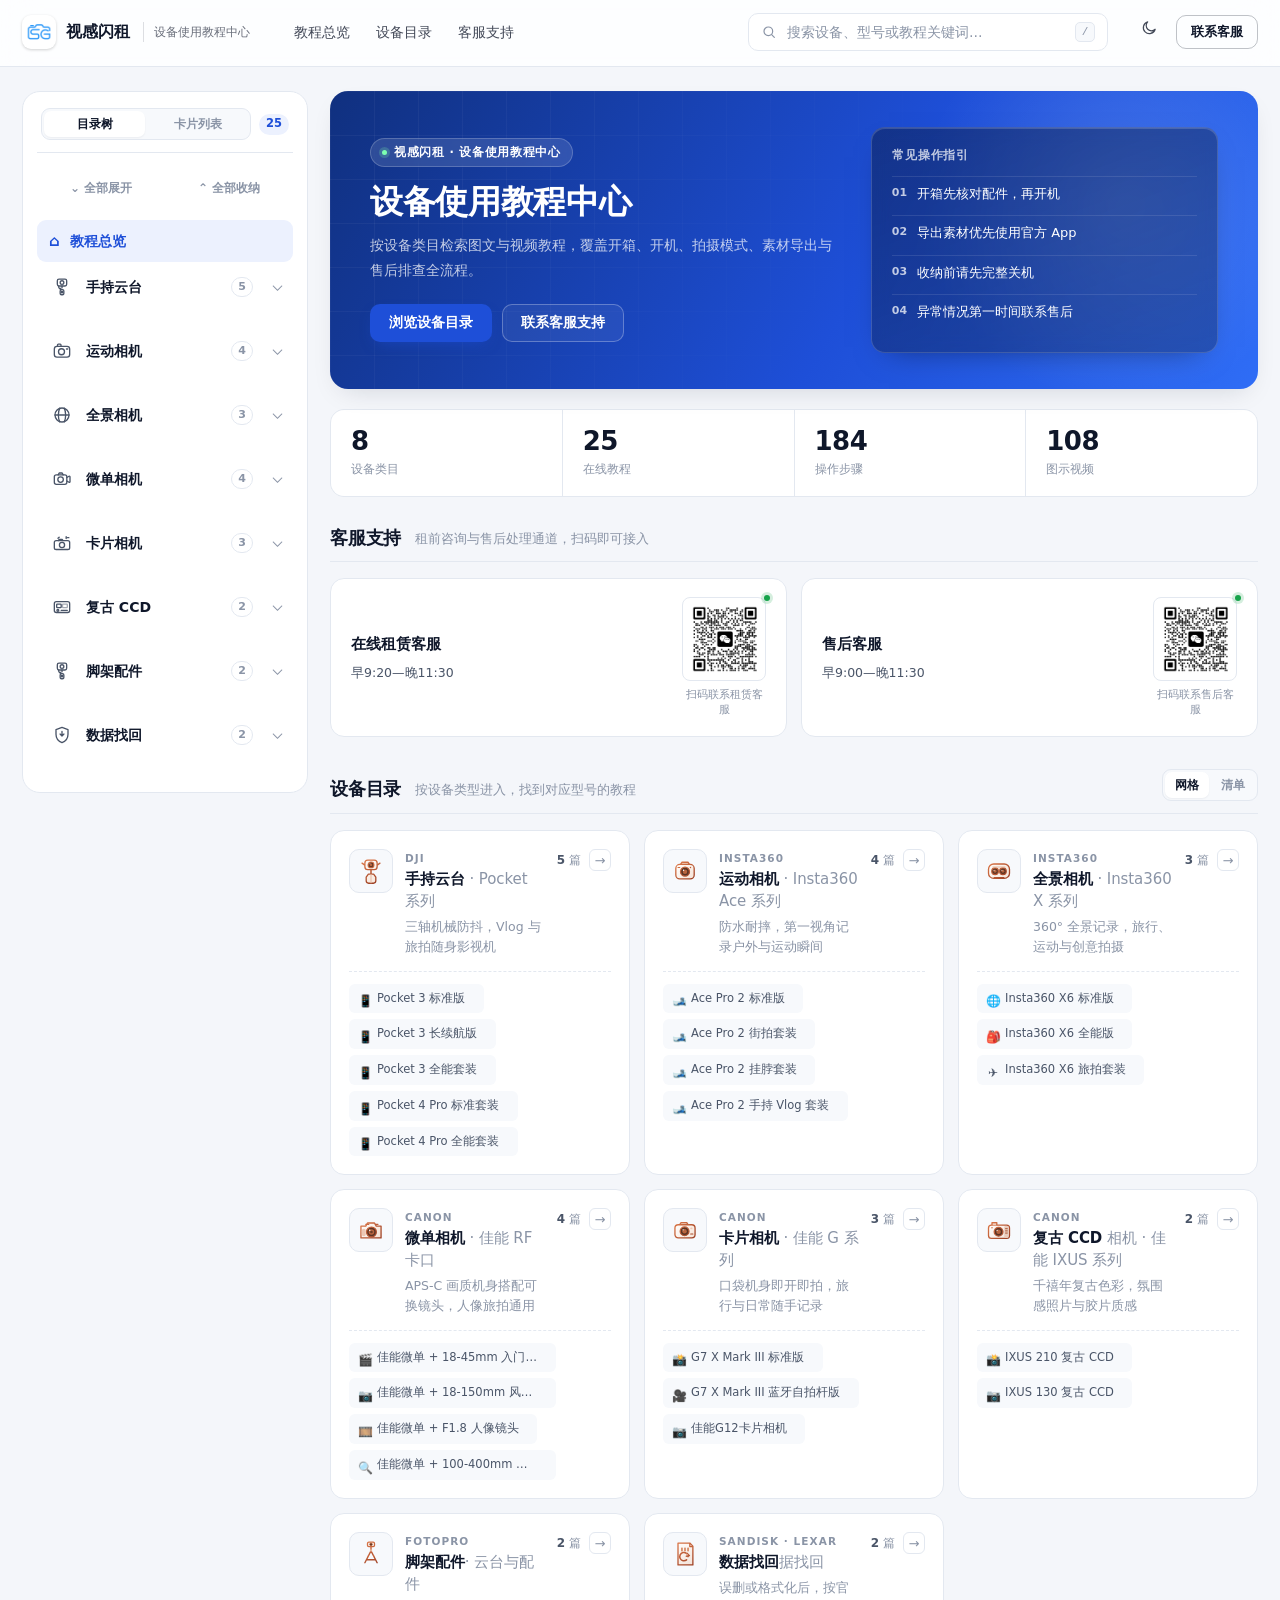
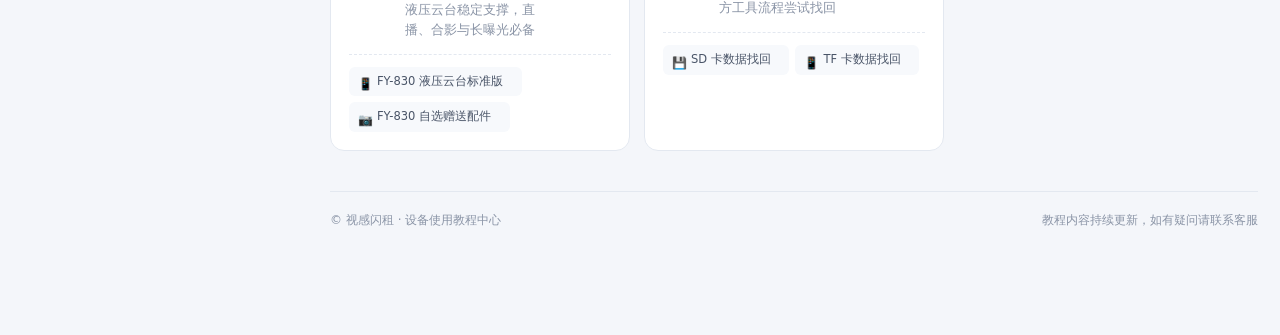
==== commit f3a9e7e5: "Add files via upload" ====
--- a/index.html
+++ b/index.html
@@ -3,28 +3,42 @@
 <head>
   <meta charset="UTF-8" />
   <meta name="viewport" content="width=device-width, initial-scale=1" />
-  <title>商品教程中心</title>
-  <meta name="description" content="每个商品都对应一份图文教程，点击即可查看。" />
+  <title>视感闪租 · 设备使用教程中心</title>
+  <meta name="description" content="视感闪租设备使用教程中心：按设备类目检索相机、云台、运动相机、脚架与数据找回教程。" />
   <link rel="stylesheet" href="css/style.css" />
-  <link rel="stylesheet" href="css/rental-theme.css" />
 </head>
-<body>
+<body class="variant-v1">
+  <!-- 此页面由 tools/build-variants.py 生成；数据与交互统一来自 js/data.js、js/app.js -->
 
   <header class="topbar">
     <div class="topbar-inner">
-      <button class="icon-btn menu-btn" id="menuToggle" aria-label="打开商品列表">☰</button>
+      <button class="icon-btn menu-btn" id="menuToggle" aria-label="打开设备目录"><svg viewBox="0 0 24 24" width="18" height="18" aria-hidden="true"><path d="M4 7h16M4 12h16M4 17h16" stroke="currentColor" stroke-width="1.9" stroke-linecap="round"/></svg></button>
 
-      <div class="brand" aria-label="商品教程中心">
-        <span class="brand-logo">📘</span>
-        <span class="brand-text">商品教程中心</span>
+      <div class="brand" aria-label="视感闪租">
+        <span class="brand-logo"></span>
+        <span class="brand-text">视感闪租</span>
+        <span class="brand-sub">设备使用教程中心</span>
       </div>
 
-      <label class="search">
-        <span class="search-icon">🔍</span>
-        <input id="searchInput" type="search" placeholder="搜索商品或教程关键词…" autocomplete="off" />
+      <nav class="topnav" aria-label="主导航">
+        <a class="topnav-link" href="#home" data-home-link>教程总览</a>
+        <a class="topnav-link" href="#categories">设备目录</a>
+        <a class="topnav-link" href="#services">客服支持</a>
+      </nav>
+
+      <label class="search search-top">
+        <span class="search-icon"><svg viewBox="0 0 24 24" width="16" height="16" aria-hidden="true"><circle cx="11" cy="11" r="6.5" fill="none" stroke="currentColor" stroke-width="1.8"/><path d="M16 16l4 4" stroke="currentColor" stroke-width="1.8" stroke-linecap="round"/></svg></span>
+        <input id="searchInput" type="search" placeholder="搜索设备、型号或教程关键词…" autocomplete="off" />
+        <kbd class="search-kbd">/</kbd>
       </label>
 
-      <button class="icon-btn" id="themeToggle" aria-label="切换深浅主题">🌙</button>
+      <div class="topbar-actions">
+        <button class="icon-btn theme-toggle" id="themeToggle" aria-label="切换深浅主题" title="切换主题">
+          <span class="theme-icon-light"><svg viewBox="0 0 24 24" width="17" height="17" aria-hidden="true"><path d="M20 14.5A8.5 8.5 0 1 1 9.5 4a6.8 6.8 0 0 0 10.5 10.5z" fill="none" stroke="currentColor" stroke-width="1.7" stroke-linejoin="round"/></svg></span>
+          <span class="theme-icon-dark"><svg viewBox="0 0 24 24" width="17" height="17" aria-hidden="true"><circle cx="12" cy="12" r="4" fill="none" stroke="currentColor" stroke-width="1.7"/><path d="M12 2v2.5M12 19.5V22M2 12h2.5M19.5 12H22M4.9 4.9l1.8 1.8M17.3 17.3l1.8 1.8M19.1 4.9l-1.8 1.8M6.7 17.3l-1.8 1.8" stroke="currentColor" stroke-width="1.7" stroke-linecap="round"/></svg></span>
+        </button>
+        <button class="btn-help" type="button" data-scroll="#services">联系客服</button>
+      </div>
     </div>
     <div class="scroll-progress" id="scrollProgress"></div>
   </header>
@@ -32,41 +46,101 @@
   <div class="layout">
 
     <aside class="sidebar" id="sidebar">
+      <div class="sidebar-mobile-head">
+        <span>设备目录</span>
+        <button type="button" class="sidebar-close" id="sidebarClose" aria-label="关闭目录">×</button>
+      </div>
       <div class="sidebar-head">
-        <span class="sidebar-title">全部商品</span>
+        <div class="tree-mode-switch" role="tablist" aria-label="目录显示方式">
+          <button class="tree-mode-btn active" type="button" data-view="tree" role="tab" aria-selected="true">目录树</button>
+          <button class="tree-mode-btn" type="button" data-view="list" role="tab" aria-selected="false">卡片列表</button>
+        </div>
         <span class="badge" id="resultCount">0</span>
       </div>
-      <div class="category-bar" id="categoryBar"></div>
+      <div class="category-bar" id="categoryBar" data-mode="tree"></div>
       <div class="card-list" id="cardList"></div>
     </aside>
 
     <main class="content" id="content">
       <section class="home" id="home" hidden>
-        <div class="home-hero">
-          <span class="home-kicker" id="homeKicker">武汉租相机</span>
-          <h1 class="home-title" id="homeTitle">相机使用教程</h1>
-          <p class="home-subtitle" id="homeSubtitle">选择下方目录，快速查看对应设备的使用教程</p>
-        </div>
-        <div class="home-services" id="homeServices"></div>
-        <div class="home-grid" id="homeGrid"></div>
+        <section class="hero">
+          <div class="hero-main">
+            <span class="eyebrow" id="homeKicker">视感闪租</span>
+            <h1 class="home-title" id="homeTitle">设备使用教程中心</h1>
+            <p class="home-subtitle" id="homeSubtitle">选择下方目录，快速查看对应设备的使用教程</p>
+            <div class="hero-actions">
+              <a class="btn btn-primary" href="#categories">浏览设备目录</a>
+              <a class="btn btn-outline" href="#services">联系客服支持</a>
+            </div>
+          </div>
+          <div class="hero-panel" aria-label="教程数据概览">
+            <div class="hero-panel-title">常见操作指引</div>
+            <ol class="hero-tips">
+              <li>开箱先核对配件，再开机</li>
+              <li>导出素材优先使用官方 App</li>
+              <li>收纳前请先完整关机</li>
+              <li>异常情况第一时间联系售后</li>
+            </ol>
+          </div>
+        </section>
+
+        <section class="stat-row" id="statRow" aria-label="教程数据统计"></section>
+
+        <section class="block" id="services">
+          <div class="block-head">
+            <h2 class="block-title">客服支持</h2>
+            <p class="block-desc">租前咨询与售后处理通道，扫码即可接入</p>
+          </div>
+          <div class="home-services" id="homeServices"></div>
+        </section>
+
+        <section class="block" id="categories">
+          <div class="block-head">
+            <h2 class="block-title">设备目录</h2>
+            <p class="block-desc">按设备类型进入，找到对应型号的教程</p>
+            <div class="block-tools">
+              <button class="seg-btn active" type="button" data-home-layout="grid">网格</button>
+              <button class="seg-btn" type="button" data-home-layout="table">清单</button>
+            </div>
+          </div>
+          <div class="home-grid" id="homeGrid"></div>
+        </section>
       </section>
 
       <div class="empty" id="empty">
-        <div class="empty-icon">📦</div>
-        <h2>请选择一个商品</h2>
-        <p>在左侧列表中点击任意商品，即可查看对应教程</p>
+        <div class="empty-icon">◎</div>
+        <h2>请从左侧选择设备</h2>
+        <p>选中任意设备即可查看对应的完整使用教程</p>
       </div>
       <article class="detail" id="detail" hidden></article>
+
+      <footer class="site-foot">
+        <span>© 视感闪租 · 设备使用教程中心</span>
+        <span>教程内容持续更新，如有疑问请联系客服</span>
+      </footer>
     </main>
 
   </div>
 
   <div class="mask" id="mask"></div>
-  <div class="toast" id="toast"></div>
-  <button class="to-top" id="toTop" aria-label="回到顶部">↑</button>
+  <div class="toast" id="toast"><span class="toast-dot"></span><span class="toast-text"></span></div>
+  <button class="to-top" id="toTop" aria-label="回到顶部" title="回到顶部">
+    <svg viewBox="0 0 24 24" width="18" height="18" aria-hidden="true"><path d="M12 19V5m0 0l-6 6m6-6l6 6" fill="none" stroke="currentColor" stroke-width="2" stroke-linecap="round" stroke-linejoin="round"/></svg>
+  </button>
+  <div class="page-loader" id="pageLoader"><span></span></div>
 
+  <script>
+    /* 首帧主题：避免深浅主题闪烁 */
+    (function () {
+      try {
+        var t = localStorage.getItem("tutorial-site-theme");
+        var d = window.matchMedia && window.matchMedia("(prefers-color-scheme: dark)").matches;
+        document.documentElement.dataset.theme = t || (d ? "dark" : "light");
+      } catch (e) {}
+    })();
+  </script>
+  <script src="js/illustrations.js"></script>
   <script src="js/data.js"></script>
-  <script src="js/app.js"></script>
-
-  </body>
-</html>
+  <script src="js/app.js"></script>
+</body>
+</html>
--- a/css/style.css
+++ b/css/style.css
@@ -1,1229 +1,2153 @@
-/* ============================================================
-   【样式层】css/style.css
-   目录：
-   1. 主题变量      2. 基础重置      3. 顶部导航
-   4. 主体布局      5. 侧栏与商品卡片 6. 教程详情
-   7. 步骤与内容块  8. 按钮/提示/代码  9. 浮层   10. 响应式
-   ============================================================ */
-
-/* ---------- 1. 主题变量 ---------- */
-:root {
-  --bg: #f4f6fb;
-  --surface: #ffffff;
-  --surface-2: #f8f9fd;
-  --text: #1d2433;
-  --text-2: #6b7488;
-  --border: #e6e9f2;
-  --primary: #4f46e5;
-  --primary-2: #6366f1;
-  --primary-soft: #eef0ff;
-  --shadow-sm: 0 2px 8px rgba(29, 36, 51, .06);
-  --shadow-md: 0 14px 34px -16px rgba(29, 36, 51, .28);
-  --radius: 16px;
-  --radius-sm: 10px;
-  --sidebar-w: 336px;
-  --topbar-h: 64px;
-  --ease: cubic-bezier(.4, 0, .2, 1);
-}
-
-html[data-theme="dark"] {
-  --bg: #0e1219;
-  --surface: #161b25;
-  --surface-2: #1c2230;
-  --text: #e7ebf3;
-  --text-2: #97a1b5;
-  --border: #262e3d;
-  --primary: #7c83ff;
-  --primary-2: #8b91ff;
-  --primary-soft: #232a45;
-  --shadow-sm: 0 2px 8px rgba(0, 0, 0, .4);
-  --shadow-md: 0 14px 34px -16px rgba(0, 0, 0, .75);
-}
-
-/* ---------- 2. 基础重置 ---------- */
-* { box-sizing: border-box; }
-
-body {
-  margin: 0;
-  font-family: system-ui, -apple-system, "PingFang SC", "Microsoft YaHei", "Segoe UI", sans-serif;
-  font-size: 15px;
-  line-height: 1.75;
-  color: var(--text);
-  background: var(--bg);
-  transition: background .35s var(--ease), color .35s var(--ease);
-  -webkit-font-smoothing: antialiased;
-}
-
-h1, h2, h3, h4, p, ul, ol, figure { margin: 0; }
-ul, ol { padding-left: 1.3em; }
-li { margin: 4px 0; }
-button { font: inherit; cursor: pointer; border: none; background: none; color: inherit; }
-img { max-width: 100%; display: block; }
-a { color: var(--primary); text-decoration: none; }
-code { font-family: ui-monospace, Consolas, "Courier New", monospace; font-size: .92em; }
-
-::-webkit-scrollbar { width: 8px; height: 8px; }
-::-webkit-scrollbar-thumb { background: var(--border); border-radius: 8px; }
-::-webkit-scrollbar-thumb:hover { background: var(--text-2); }
-
-/* ---------- 3. 顶部导航 ---------- */
-.topbar {
-  position: sticky;
-  top: 0;
-  z-index: 40;
-  background: color-mix(in srgb, var(--surface) 82%, transparent);
-  backdrop-filter: saturate(180%) blur(14px);
-  -webkit-backdrop-filter: saturate(180%) blur(14px);
-  border-bottom: 1px solid var(--border);
-}
-
-.topbar-inner {
-  max-width: 1320px;
-  margin: 0 auto;
-  height: var(--topbar-h);
-  padding: 0 20px;
-  display: flex;
-  align-items: center;
-  gap: 14px;
-}
-
-.icon-btn {
-  width: 40px; height: 40px;
-  border-radius: 12px;
-  display: grid; place-items: center;
-  font-size: 17px;
-  color: var(--text-2);
-  transition: background .2s var(--ease), color .2s var(--ease), transform .2s var(--ease);
-}
-.icon-btn:hover { background: var(--primary-soft); color: var(--primary); }
-.icon-btn:active { transform: scale(.9); }
-.menu-btn { display: none; }
-
-.brand {
-  display: flex; align-items: center; gap: 9px;
-  font-weight: 800; font-size: 17px; color: var(--text);
-  white-space: nowrap;
-  cursor: default;
-  user-select: none;
-  -webkit-user-select: none;
-}
-.brand-logo { font-size: 22px; transition: transform .4s var(--ease); }
-.brand-logo img {
-  width: 100%;
-  height: 100%;
-  display: block;
-  object-fit: contain;
-  border-radius: 8px;
-}
-.brand:hover .brand-logo { transform: rotate(-12deg) scale(1.15); }
-
-.search {
-  flex: 1;
-  min-width: 0;
-  max-width: 460px;
-  margin-left: auto;
-  display: flex; align-items: center; gap: 8px;
-  padding: 0 14px;
-  height: 42px;
-  background: var(--surface-2);
-  border: 1px solid var(--border);
-  border-radius: 999px;
-  transition: border-color .25s var(--ease), box-shadow .25s var(--ease), background .25s;
-}
-.search:focus-within {
-  border-color: var(--primary);
-  background: var(--surface);
-  box-shadow: 0 0 0 4px var(--primary-soft);
-}
-.search-icon { font-size: 14px; opacity: .6; }
-.search input {
-  flex: 1; min-width: 0;
-  border: none; outline: none; background: transparent;
-  font: inherit; color: var(--text);
-}
-.search input::placeholder { color: var(--text-2); opacity: .8; }
-
-.scroll-progress {
-  height: 3px;
-  width: 0%;
-  background: linear-gradient(90deg, var(--primary-2), #06b6d4);
-  transition: width .1s linear;
-}
-
-/* ---------- 4. 主体布局 ---------- */
-.layout {
-  max-width: 1320px;
-  margin: 0 auto;
-  padding: 24px 20px 64px;
-  display: flex;
-  gap: 24px;
-  align-items: flex-start;
-}
-
-/* ---------- 5. 侧栏与商品卡片 ---------- */
-.sidebar {
-  width: var(--sidebar-w);
-  flex: 0 0 var(--sidebar-w);
-  position: sticky;
-  top: calc(var(--topbar-h) + 24px);
-  max-height: calc(100vh - var(--topbar-h) - 48px);
-  overflow-y: auto;
-  padding-right: 4px;
-}
-
-.sidebar-head {
-  display: flex; align-items: center; gap: 8px;
-  padding: 0 6px 12px;
-}
-.sidebar-title { font-weight: 800; font-size: 15px; }
-.badge {
-  min-width: 24px; height: 22px; padding: 0 8px;
-  display: inline-grid; place-items: center;
-  font-size: 12px; font-weight: 700;
-  color: var(--primary);
-  background: var(--primary-soft);
-  border-radius: 999px;
-  transition: transform .3s var(--ease);
-}
-.badge.pop { transform: scale(1.35); }
-
-.category-bar {
-  display: flex; flex-wrap: wrap; gap: 8px;
-  padding: 0 4px 14px;
-}
-.cat-home-btn {
-  width: 100%;
-  text-align: center;
-  color: var(--primary);
-  background: var(--surface);
-  border-color: color-mix(in srgb, var(--primary) 28%, var(--border));
-}
-.cat-home-btn:hover { transform: translateY(-1px); }
-.cat-btn {
-  padding: 6px 14px;
-  font-size: 13px;
-  font-weight: 600;
-  color: var(--text-2);
-  background: var(--surface);
-  border: 1px solid var(--border);
-  border-radius: 999px;
-  transition: all .25s var(--ease);
-}
-.cat-btn:hover { color: var(--primary); border-color: var(--primary); transform: translateY(-1px); }
-.cat-btn.active {
-  color: #fff;
-  background: linear-gradient(135deg, var(--primary-2), var(--primary));
-  border-color: transparent;
-  box-shadow: 0 8px 18px -8px var(--primary);
-}
-
-/* 主类 / 子类目录：单个收纳 + 全部展开 / 全部收纳 */
-.cat-toolbar {
-  width: 100%;
-  display: grid;
-  grid-template-columns: repeat(2, minmax(0, 1fr));
-  gap: 3px;
-  padding: 3px;
-  background: var(--surface-2);
-  border: 1px solid var(--border);
-  border-radius: 12px;
-}
-.cat-tool {
-  min-width: 0;
-  display: flex;
-  align-items: center;
-  justify-content: center;
-  gap: 4px;
-  padding: 5px 7px;
-  font-size: 10.5px;
-  font-weight: 700;
-  color: var(--text-2);
-  background: var(--surface);
-  border: 1px solid transparent;
-  border-radius: 10px;
-  box-shadow: 0 1px 2px rgba(29, 36, 51, .04);
-  transition: color .2s var(--ease), border-color .2s var(--ease), background .2s var(--ease), box-shadow .2s var(--ease), transform .2s var(--ease);
-}
-.cat-tool-icon {
-  display: grid;
-  place-items: center;
-  width: 14px;
-  height: 14px;
-  flex: 0 0 14px;
-  font-size: 11.5px;
-  line-height: 1;
-  color: var(--primary);
-}
-.cat-tool:hover {
-  color: var(--primary);
-  background: var(--primary-soft);
-  border-color: color-mix(in srgb, var(--primary) 28%, var(--border));
-  box-shadow: var(--shadow-sm);
-  transform: translateY(-1px);
-}
-.cat-tool:active { transform: scale(.97); }
-
-.cat-group {
-  width: 100%;
-  display: flex;
-  flex-wrap: wrap;
-  align-items: center;
-}
-.cat-parent-row {
-  width: 100%;
-  display: flex;
-  align-items: center;
-  gap: 4px;
-  padding: 2px 3px 2px 5px;
-  background: color-mix(in srgb, var(--surface) 92%, var(--surface-2));
-  border: 1px solid var(--border);
-  border-radius: 999px;
-  box-shadow: 0 1px 2px rgba(29, 36, 51, .035);
-  transition: border-color .25s var(--ease), background .25s var(--ease), box-shadow .25s var(--ease);
-}
-.cat-parent-row:hover {
-  background: var(--surface);
-  border-color: color-mix(in srgb, var(--primary) 24%, var(--border));
-  box-shadow: var(--shadow-sm);
-}
-.cat-parent-row .cat-parent {
-  flex: 1 1 auto;
-  min-width: 0;
-  padding: 3px 7px;
-  font-size: 12px;
-  text-align: left;
-  background: transparent;
-  border: 0;
-  box-shadow: none;
-}
-.cat-parent-row .cat-parent:hover {
-  color: var(--primary);
-  background: var(--primary-soft);
-  border-color: transparent;
-  transform: none;
-}
-.cat-parent-row .cat-parent.active {
-  color: #fff;
-  background: linear-gradient(135deg, var(--primary-2), var(--primary));
-  border-color: transparent;
-  box-shadow: none;
-}
-.cat-group.open .cat-parent-row {
-  background: color-mix(in srgb, var(--primary) 5%, var(--surface));
-  border-color: color-mix(in srgb, var(--primary) 32%, var(--border));
-  box-shadow: 0 5px 14px -12px var(--primary);
-}
-.cat-toggle {
-  width: 24px;
-  height: 24px;
-  display: grid;
-  place-items: center;
-  flex: 0 0 24px;
-  font-size: 13px;
-  line-height: 1;
-  color: var(--text-2);
-  background: var(--surface-2);
-  border: 1px solid var(--border);
-  border-radius: 50%;
-  transition: color .25s var(--ease), border-color .25s var(--ease), background .25s var(--ease), box-shadow .25s var(--ease), transform .3s var(--ease);
-}
-.cat-toggle:hover {
-  color: var(--primary);
-  background: var(--primary-soft);
-  border-color: color-mix(in srgb, var(--primary) 45%, var(--border));
-  box-shadow: 0 5px 12px -10px var(--primary);
-}
-.cat-group.open .cat-toggle {
-  color: var(--primary);
-  background: var(--primary-soft);
-  transform: rotate(180deg);
-}
-
-.cat-children {
-  width: 100%;
-  max-height: 0;
-  display: flex;
-  flex-wrap: wrap;
-  gap: 6px;
-  margin: 0 0 0 10px;
-  padding: 0 0 0 8px;
-  overflow: hidden;
-  visibility: hidden;
-  opacity: 0;
-  border-left: 2px solid color-mix(in srgb, var(--primary) 18%, var(--border));
-  transform: translateY(-5px);
-  transition:
-    max-height .32s var(--ease),
-    margin .32s var(--ease),
-    padding .32s var(--ease),
-    opacity .25s var(--ease),
-    transform .32s var(--ease),
-    visibility 0s linear .32s;
-}
-.cat-group.open .cat-children {
-  max-height: 240px;
-  margin: -1px 0 5px 10px;
-  padding-top: 5px;
-  visibility: visible;
-  opacity: 1;
-  transform: translateY(0);
-  transition-delay: 0s;
-}
-.cat-btn.cat-child {
-  padding: 4px 8px;
-  font-size: 10.5px;
-  color: var(--text-2);
-  background: var(--surface);
-  border-color: var(--border);
-  box-shadow: 0 1px 2px rgba(29, 36, 51, .035);
-}
-.cat-btn.cat-child:hover {
-  color: var(--primary);
-  background: var(--primary-soft);
-  border-color: color-mix(in srgb, var(--primary) 35%, var(--border));
-}
-.cat-btn.cat-child.active {
-  color: var(--primary);
-  background: var(--primary-soft);
-  border-color: color-mix(in srgb, var(--primary) 42%, var(--border));
-  box-shadow: 0 5px 12px -11px var(--primary);
-}
-
-.card-list { display: flex; flex-direction: column; gap: 16px; padding: 2px 4px 20px; }
-
-/* 下方主目录：独立大卡片，明显区别于上方小按钮 */
-.card-group {
-  width: 100%;
-  display: flex;
-  flex-wrap: wrap;
-}
-.card-group-head {
-  width: 100%;
-  display: flex;
-  align-items: center;
-  gap: 8px;
-  padding: 8px 8px 8px 10px;
-  background: linear-gradient(135deg,
-    color-mix(in srgb, var(--group-color, var(--primary)) 9%, var(--surface)),
-    var(--surface) 76%);
-  border: 1px solid color-mix(in srgb, var(--group-color, var(--primary)) 20%, var(--border));
-  border-radius: 14px;
-  box-shadow: 0 6px 18px -16px var(--group-color, var(--primary));
-  transition: border-color .25s var(--ease), background .25s var(--ease), box-shadow .25s var(--ease), transform .25s var(--ease);
-}
-.card-group-head:hover {
-  border-color: color-mix(in srgb, var(--group-color, var(--primary)) 42%, var(--border));
-  box-shadow: 0 10px 24px -18px var(--group-color, var(--primary));
-  transform: translateY(-1px);
-}
-.card-group.active .card-group-head,
-.card-group.open .card-group-head {
-  background: linear-gradient(135deg,
-    color-mix(in srgb, var(--group-color, var(--primary)) 14%, var(--surface)),
-    var(--surface) 82%);
-  border-color: color-mix(in srgb, var(--group-color, var(--primary)) 42%, var(--border));
-}
-.card-group-main {
-  flex: 1 1 auto;
-  min-width: 0;
-  display: flex;
-  align-items: center;
-  gap: 10px;
-  padding: 0;
-  text-align: left;
-  color: var(--text);
-  background: transparent;
-  border: 0;
-}
-.card-group-icon {
-  width: 46px;
-  height: 46px;
-  flex: 0 0 46px;
-  display: grid;
-  place-items: center;
-  font-size: 26px;
-  line-height: 1;
-  background: color-mix(in srgb, var(--group-color, var(--primary)) 13%, var(--surface-2));
-  border: 1px solid color-mix(in srgb, var(--group-color, var(--primary)) 24%, var(--border));
-  border-radius: 15px;
-  transition: background .25s var(--ease), border-color .25s var(--ease), transform .3s var(--ease);
-}
-.card-group-main:hover .card-group-icon,
-.card-group-main.active .card-group-icon {
-  background: color-mix(in srgb, var(--group-color, var(--primary)) 22%, var(--surface));
-  border-color: color-mix(in srgb, var(--group-color, var(--primary)) 48%, var(--border));
-  transform: scale(1.04);
-}
-.card-group-name {
-  min-width: 0;
-  display: flex;
-  align-items: center;
-  font-size: 14.5px;
-  font-weight: 800;
-  letter-spacing: .01em;
-}
-.card-group-main.active .card-group-name { color: var(--group-color, var(--primary)); }
-.card-group-count {
-  flex: 0 0 auto;
-  margin-left: auto;
-  padding: 4px 8px;
-  font-size: 10.5px;
-  font-weight: 800;
-  line-height: 1.2;
-  color: var(--group-color, var(--primary));
-  background: color-mix(in srgb, var(--group-color, var(--primary)) 10%, var(--surface-2));
-  border: 1px solid color-mix(in srgb, var(--group-color, var(--primary)) 24%, var(--border));
-  border-radius: 999px;
-}
-.card-group-toggle {
-  width: 34px;
-  height: 34px;
-  display: grid;
-  place-items: center;
-  flex: 0 0 34px;
-  font-size: 17px;
-  line-height: 1;
-  color: var(--group-color, var(--primary));
-  background: color-mix(in srgb, var(--group-color, var(--primary)) 10%, var(--surface-2));
-  border: 1px solid color-mix(in srgb, var(--group-color, var(--primary)) 28%, var(--border));
-  border-radius: 11px;
-  transition: color .25s var(--ease), background .25s var(--ease), border-color .25s var(--ease), box-shadow .25s var(--ease), transform .3s var(--ease);
-}
-.card-group-toggle:hover {
-  background: color-mix(in srgb, var(--group-color, var(--primary)) 18%, var(--surface));
-  border-color: color-mix(in srgb, var(--group-color, var(--primary)) 52%, var(--border));
-  box-shadow: 0 7px 16px -12px var(--group-color, var(--primary));
-}
-.card-group.open .card-group-toggle {
-  color: #fff;
-  background: var(--group-color, var(--primary));
-  border-color: transparent;
-  transform: rotate(180deg);
-}
-
-.card-group-body {
-  width: calc(100% - 14px);
-  max-height: 0;
-  margin: 0 0 0 14px;
-  padding: 0 0 0 12px;
-  overflow: hidden;
-  visibility: hidden;
-  opacity: 0;
-  border-left: 3px solid color-mix(in srgb, var(--group-color, var(--primary)) 26%, var(--border));
-  transform: translateY(-5px);
-  transition:
-    max-height .32s var(--ease),
-    margin .32s var(--ease),
-    padding .32s var(--ease),
-    opacity .25s var(--ease),
-    transform .32s var(--ease),
-    visibility 0s linear .32s;
-}
-.card-group.open .card-group-body {
-  max-height: 3000px;
-  margin-top: -1px;
-  padding-top: 8px;
-  padding-bottom: 2px;
-  visibility: visible;
-  opacity: 1;
-  transform: translateY(0);
-  transition-delay: 0s;
-}
-.card-group-inner {
-  display: flex;
-  flex-direction: column;
-  gap: 10px;
-}
-
-.card {
-  position: relative;
-  overflow: hidden;
-  display: flex; align-items: center; gap: 12px;
-  width: 100%;
-  padding: 14px 14px;
-  text-align: left;
-  background: var(--surface);
-  border: 1px solid var(--border);
-  border-radius: var(--radius);
-  box-shadow: var(--shadow-sm);
-  opacity: 0;
-  animation: cardIn .45s var(--ease) forwards;
-  transition: transform .28s var(--ease), border-color .28s, box-shadow .28s, background .28s;
-}
-@keyframes cardIn {
-  from { opacity: 0; transform: translateY(14px) scale(.97); }
-  to   { opacity: 1; transform: translateY(0) scale(1); }
-}
-.card:hover {
-  transform: translateY(-3px);
-  border-color: color-mix(in srgb, var(--accent-color, var(--primary)) 45%, var(--border));
-  box-shadow: var(--shadow-md);
-}
-.card.active {
-  border-color: var(--accent-color, var(--primary));
-  background: color-mix(in srgb, var(--accent-color, var(--primary)) 7%, var(--surface));
-}
-.card.active::before {
-  content: "";
-  position: absolute; left: 0; top: 12%; bottom: 12%;
-  width: 3px; border-radius: 0 4px 4px 0;
-  background: var(--accent-color, var(--primary));
-  animation: barIn .35s var(--ease);
-}
-@keyframes barIn { from { transform: scaleY(0); } to { transform: scaleY(1); } }
-
-.card-icon {
-  flex: 0 0 42px; height: 42px;
-  display: grid; place-items: center;
-  font-size: 21px;
-  border-radius: 13px;
-  background: color-mix(in srgb, var(--accent-color, var(--primary)) 12%, transparent);
-  transition: transform .35s var(--ease);
-}
-.card:hover .card-icon { transform: scale(1.1) rotate(-6deg); }
-
-.card-main { flex: 1; min-width: 0; display: flex; flex-direction: column; gap: 3px; }
-.card-name { font-weight: 700; font-size: 14.5px; }
-.card-desc {
-  font-size: 12.5px; color: var(--text-2); line-height: 1.55;
-  display: -webkit-box; -webkit-line-clamp: 2; -webkit-box-orient: vertical; overflow: hidden;
-}
-.card-meta { display: flex; flex-wrap: wrap; gap: 6px; margin-top: 5px; }
-
-.chip {
-  font-size: 11px; font-weight: 600; line-height: 1;
-  padding: 5px 9px; border-radius: 999px;
-  color: var(--text-2);
-  background: var(--surface-2);
-  border: 1px solid var(--border);
-}
-.chip-hot { color: #b45309; background: #fef3c7; border-color: #fde68a; }
-html[data-theme="dark"] .chip-hot { color: #fbbf24; background: #3b2f10; border-color: #5b4715; }
-.chip-plain { background: transparent; }
-
-.card-arrow {
-  flex: 0 0 auto;
-  font-size: 22px; color: var(--text-2);
-  transition: transform .3s var(--ease), color .3s;
-}
-.card:hover .card-arrow { transform: translateX(4px); color: var(--accent-color, var(--primary)); }
-
-.ripple {
-  position: absolute;
-  border-radius: 50%;
-  pointer-events: none;
-  background: color-mix(in srgb, var(--accent-color, var(--primary)) 32%, transparent);
-  transform: scale(0);
-  animation: rippleOut .62s var(--ease) forwards;
-}
-@keyframes rippleOut {
-  to { transform: scale(1); opacity: 0; }
-}
-
-.no-result {
-  padding: 40px 16px; text-align: center;
-  font-size: 14px; color: var(--text-2); line-height: 2.2;
-}
-.no-result span { font-size: 12.5px; opacity: .75; }
-
-/* ---------- 6. 教程详情 ---------- */
-.content { flex: 1; min-width: 0; }
-
-/* ---------- 简约首页 ---------- */
-.home[hidden] { display: none; }
-.home:not([hidden]) { display: block; animation: fadeUp .45s var(--ease); }
-.home-hero {
-  position: relative;
-  overflow: hidden;
-  padding: 28px 30px;
-  margin-bottom: 18px;
-  background: linear-gradient(135deg,
-    color-mix(in srgb, var(--primary) 11%, var(--surface)),
-    var(--surface) 72%);
-  border: 1px solid color-mix(in srgb, var(--primary) 18%, var(--border));
-  border-radius: 20px;
-  box-shadow: var(--shadow-sm);
-}
-.home-hero::after {
-  content: "";
-  position: absolute;
-  right: -54px;
-  top: -68px;
-  width: 190px;
-  height: 190px;
-  border-radius: 50%;
-  background: color-mix(in srgb, var(--primary) 10%, transparent);
-  pointer-events: none;
-}
-.home-kicker {
-  position: relative;
-  z-index: 1;
-  display: inline-flex;
-  align-items: center;
-  padding: 5px 10px;
-  font-size: 11px;
-  font-weight: 800;
-  letter-spacing: .06em;
-  color: var(--primary);
-  background: var(--primary-soft);
-  border: 1px solid color-mix(in srgb, var(--primary) 18%, var(--border));
-  border-radius: 999px;
-}
-.home-title {
-  position: relative;
-  z-index: 1;
-  margin-top: 12px;
-  font-size: 28px;
-  line-height: 1.3;
-}
-.home-subtitle {
-  position: relative;
-  z-index: 1;
-  margin-top: 6px;
-  font-size: 13.5px;
-  color: var(--text-2);
-}
-.home-services {
-  display: grid;
-  grid-template-columns: repeat(2, minmax(0, 1fr));
-  gap: 14px;
-  margin-bottom: 18px;
-}
-.home-service-card {
-  min-width: 0;
-  display: flex;
-  align-items: center;
-  justify-content: space-between;
-  gap: 14px;
-  padding: 16px 18px;
-  background: var(--surface);
-  border: 1px solid var(--border);
-  border-radius: 16px;
-  box-shadow: var(--shadow-sm);
-}
-.home-service-copy { min-width: 0; }
-.home-service-title { font-size: 15px; font-weight: 800; }
-.home-service-hours {
-  margin-top: 6px;
-  font-size: 13px;
-  font-weight: 700;
-  color: var(--primary);
-}
-.home-service-qr {
-  flex: 0 0 104px;
-  display: flex;
-  flex-direction: column;
-  align-items: center;
-  gap: 5px;
-}
-.home-service-qr img {
-  width: 104px;
-  height: 104px;
-  display: block;
-  padding: 4px;
-  object-fit: contain;
-  background: #fff;
-  border: 1px solid var(--border);
-  border-radius: 10px;
-  cursor: zoom-in;
-  transition: transform .25s var(--ease), border-color .25s var(--ease), box-shadow .25s var(--ease);
-}
-.home-service-qr img:hover {
-  border-color: color-mix(in srgb, var(--primary) 42%, var(--border));
-  box-shadow: 0 8px 18px -14px var(--primary);
-  transform: scale(1.04);
-}
-body.qr-open { overflow: hidden; }
-.qr-preview {
-  position: fixed;
-  inset: 0;
-  z-index: 140;
-  display: flex;
-  align-items: center;
-  justify-content: center;
-  padding: 24px;
-  background: rgba(8, 12, 20, .72);
-  opacity: 0;
-  visibility: hidden;
-  pointer-events: none;
-  transition: opacity .28s var(--ease), visibility .28s var(--ease);
-}
-.qr-preview.show {
-  opacity: 1;
-  visibility: visible;
-  pointer-events: auto;
-}
-.qr-preview-image {
-  width: min(78vw, 520px);
-  height: min(78vw, 520px);
-  max-height: 82vh;
-  padding: 12px;
-  object-fit: contain;
-  background: #fff;
-  border-radius: 18px;
-  box-shadow: 0 28px 70px -24px rgba(0, 0, 0, .78);
-  transform: scale(.86);
-  transition: transform .3s var(--ease);
-}
-.qr-preview.show .qr-preview-image { transform: scale(1); }
-.qr-preview-hint {
-  position: absolute;
-  left: 50%;
-  bottom: 24px;
-  transform: translateX(-50%);
-  padding: 7px 12px;
-  font-size: 12px;
-  font-weight: 700;
-  color: #fff;
-  white-space: nowrap;
-  background: rgba(15, 20, 30, .72);
-  border: 1px solid rgba(255, 255, 255, .18);
-  border-radius: 999px;
-}
-.home-service-qr span {
-  font-size: 10.5px;
-  line-height: 1.4;
-  color: var(--text-2);
-  text-align: center;
-}
-.home-grid {
-  display: grid;
-  grid-template-columns: repeat(3, minmax(0, 1fr));
-  gap: 14px;
-}
-.home-card {
-  --home-color: var(--primary);
-  min-width: 0;
-  padding: 14px;
-  background: linear-gradient(145deg,
-    color-mix(in srgb, var(--home-color) 7%, var(--surface)),
-    var(--surface) 72%);
-  border: 1px solid color-mix(in srgb, var(--home-color) 20%, var(--border));
-  border-radius: 16px;
-  box-shadow: 0 8px 22px -20px var(--home-color);
-  opacity: 0;
-  animation: fadeUp .45s var(--ease) both;
-  transition: border-color .25s var(--ease), box-shadow .25s var(--ease), background .25s var(--ease);
-}
-.home-card:hover {
-  border-color: color-mix(in srgb, var(--home-color) 42%, var(--border));
-  box-shadow: 0 14px 30px -22px var(--home-color);
-}
-.home-card-main {
-  width: 100%;
-  display: flex;
-  align-items: center;
-  gap: 12px;
-  padding: 0;
-  text-align: left;
-  color: var(--text);
-  background: transparent;
-  border: 0;
-}
-.home-card-art {
-  width: 58px;
-  height: 58px;
-  display: grid;
-  place-items: center;
-  flex: 0 0 58px;
-  overflow: hidden;
-  background: color-mix(in srgb, var(--home-color) 14%, var(--surface-2));
-  border: 1px solid color-mix(in srgb, var(--home-color) 25%, var(--border));
-  border-radius: 18px;
-  transition: transform .3s var(--ease), border-color .25s var(--ease);
-}
-.home-card-main:hover .home-card-art {
-  border-color: color-mix(in srgb, var(--home-color) 48%, var(--border));
-  transform: scale(1.05) rotate(-3deg);
-}
-.home-card-art img { width: 100%; height: 100%; object-fit: cover; }
-.home-card-emoji { font-size: 30px; line-height: 1; }
-.home-card-copy { min-width: 0; display: flex; flex-direction: column; gap: 2px; }
-.home-card-brand {
-  font-size: 10.5px;
-  font-weight: 800;
-  letter-spacing: .06em;
-  color: var(--home-color);
-}
-.home-card-title { font-size: 15px; font-weight: 800; line-height: 1.45; }
-.home-card-desc {
-  font-size: 11.5px;
-  line-height: 1.55;
-  color: var(--text-2);
-  display: -webkit-box;
-  -webkit-line-clamp: 2;
-  -webkit-box-orient: vertical;
-  overflow: hidden;
-}
-.home-sub-list {
-  display: flex;
-  flex-wrap: wrap;
-  gap: 6px;
-  margin-top: 12px;
-  padding-top: 11px;
-  border-top: 1px dashed color-mix(in srgb, var(--home-color) 22%, var(--border));
-}
-.home-sub-btn {
-  padding: 5px 9px;
-  font-size: 10.5px;
-  font-weight: 700;
-  color: var(--text-2);
-  background: var(--surface);
-  border: 1px solid var(--border);
-  border-radius: 999px;
-  transition: color .2s var(--ease), background .2s var(--ease), border-color .2s var(--ease), transform .2s var(--ease);
-}
-.home-sub-btn:hover {
-  color: var(--home-color);
-  background: color-mix(in srgb, var(--home-color) 9%, var(--surface));
-  border-color: color-mix(in srgb, var(--home-color) 38%, var(--border));
-  transform: translateY(-1px);
-}
-@media (max-width: 1080px) {
-  .home-grid { grid-template-columns: repeat(2, minmax(0, 1fr)); }
-}
-@media (max-width: 560px) {
-  .home-services { gap: 10px; }
-  .home-service-card {
-    flex-direction: column;
-    align-items: stretch;
-    padding: 12px;
-  }
-  .home-service-qr { width: 100%; flex-basis: auto; align-items: flex-start; }
-  .home-service-qr img { width: 92px; height: 92px; }
-  .qr-preview { padding: 16px; }
-  .qr-preview-image {
-    width: min(88vw, 420px);
-    height: min(88vw, 420px);
-    max-height: 78vh;
-    padding: 9px;
-    border-radius: 14px;
-  }
-  .qr-preview-hint { bottom: 14px; }
-  .home-grid { grid-template-columns: 1fr; }
-  .home-hero { padding: 22px 20px; }
-  .home-title { font-size: 23px; }
-}
-
-.empty {
-  padding: 90px 24px; text-align: center;
-  background: var(--surface);
-  border: 1px dashed var(--border);
-  border-radius: var(--radius);
-  animation: fadeUp .5s var(--ease);
-}
-.empty-icon { font-size: 54px; display: block; margin-bottom: 14px; animation: float 3.2s ease-in-out infinite; }
-@keyframes float { 0%,100% { transform: translateY(0); } 50% { transform: translateY(-10px); } }
-.empty h2 { font-size: 19px; margin-bottom: 6px; }
-.empty p { font-size: 13.5px; color: var(--text-2); }
-
-@keyframes fadeUp {
-  from { opacity: 0; transform: translateY(18px); }
-  to   { opacity: 1; transform: translateY(0); }
-}
-
-.detail.enter { animation: fadeUp .5s var(--ease); }
-
-.detail-hero {
-  position: relative;
-  overflow: hidden;
-  display: flex; align-items: center; gap: 20px;
-  padding: 28px 26px;
-  border-radius: var(--radius);
-  background: linear-gradient(135deg,
-      color-mix(in srgb, var(--accent-color) 14%, var(--surface)),
-      var(--surface) 65%);
-  border: 1px solid var(--border);
-  box-shadow: var(--shadow-sm);
-}
-.detail-hero::after {
-  content: "";
-  position: absolute; right: -60px; top: -60px;
-  width: 200px; height: 200px; border-radius: 50%;
-  background: var(--accent-color);
-  opacity: .1;
-  animation: pulse 5s ease-in-out infinite;
-}
-@keyframes pulse { 0%,100% { transform: scale(1); } 50% { transform: scale(1.18); } }
-
-.hero-icon {
-  flex: 0 0 66px; height: 66px;
-  display: grid; place-items: center;
-  font-size: 34px;
-  border-radius: 20px;
-  background: var(--surface);
-  box-shadow: var(--shadow-sm);
-  animation: heroPop .55s var(--ease);
-}
-@keyframes heroPop {
-  0%   { transform: scale(.6) rotate(-14deg); opacity: 0; }
-  60%  { transform: scale(1.1) rotate(4deg); }
-  100% { transform: scale(1) rotate(0); opacity: 1; }
-}
-
-.hero-text { min-width: 0; }
-.hero-text h1 { font-size: 23px; line-height: 1.35; margin-bottom: 6px; }
-.hero-text > p { font-size: 14px; color: var(--text-2); }
-.hero-chips { display: flex; flex-wrap: wrap; gap: 7px; margin-top: 12px; }
-
-.steps { display: flex; flex-direction: column; gap: 12px; margin-top: 18px; }
-
-/* ---------- 7. 步骤与内容块 ---------- */
-.step {
-  background: var(--surface);
-  border: 1px solid var(--border);
-  border-radius: var(--radius);
-  box-shadow: var(--shadow-sm);
-  overflow: hidden;
-  opacity: 0;
-  animation: fadeUp .45s var(--ease) forwards;
-  transition: border-color .3s var(--ease), box-shadow .3s var(--ease);
-}
-.step:hover { border-color: color-mix(in srgb, var(--primary) 30%, var(--border)); }
-.step.open { box-shadow: var(--shadow-md); }
-
-.step-head {
-  display: flex; align-items: center; gap: 12px;
-  padding: 16px 18px;
-  cursor: pointer;
-  user-select: none;
-  transition: background .25s var(--ease);
-}
-.step-head:hover { background: var(--surface-2); }
-.step-head:focus-visible { outline: 2px solid var(--primary); outline-offset: -3px; }
-
-.step-no {
-  flex: 0 0 28px; height: 28px;
-  display: grid; place-items: center;
-  font-size: 13px; font-weight: 800;
-  color: #fff;
-  border-radius: 9px;
-  background: linear-gradient(135deg, var(--primary-2), var(--primary));
-  transition: transform .3s var(--ease);
-}
-.step.open .step-no { transform: scale(1.12) rotate(-8deg); }
-
-.step-icon { font-size: 18px; }
-.step-title { flex: 1; font-size: 15.5px; font-weight: 700; }
-
-.step-toggle {
-  flex: 0 0 auto;
-  width: 26px; height: 26px;
-  display: grid; place-items: center;
-  font-size: 16px; font-weight: 700;
-  color: var(--primary);
-  background: var(--primary-soft);
-  border-radius: 8px;
-  transition: transform .35s var(--ease), background .3s;
-}
-.step.open .step-toggle { transform: rotate(45deg); background: var(--primary); color: #fff; }
-
-.step-body {
-  display: grid;
-  grid-template-rows: 0fr;
-  opacity: 0;
-  transition: grid-template-rows .42s var(--ease), opacity .3s var(--ease);
-}
-.step.open .step-body { grid-template-rows: 1fr; opacity: 1; }
-
-.step-body-inner {
-  overflow: hidden;
-  padding: 0 18px;
-  font-size: 14.5px;
-}
-.step.open .step-body-inner { padding-bottom: 18px; }
-.step-body-inner > * + * { margin-top: 12px; }
-.step-body-inner ul, .step-body-inner ol { color: var(--text); }
-
-/* ---------- 8. 按钮 / 提示 / 代码块 / 表格 ---------- */
-.note {
-  display: flex; gap: 10px;
-  padding: 12px 14px;
-  border-radius: var(--radius-sm);
-  font-size: 13.5px;
-  line-height: 1.7;
-  border-left: 3px solid;
-  animation: fadeUp .35s var(--ease);
-}
-.note span { flex: 0 0 auto; }
-.note-tip  { background: #eff6ff; border-color: #3b82f6; color: #1e3a8a; }
-.note-warn { background: #fffbeb; border-color: #f59e0b; color: #78350f; }
-html[data-theme="dark"] .note-tip  { background: #16243c; color: #bcd4ff; }
-html[data-theme="dark"] .note-warn { background: #33280f; color: #ffd88a; }
-
-.code {
-  border-radius: var(--radius-sm);
-  overflow: hidden;
-  border: 1px solid var(--border);
-  background: #0f1420;
-}
-.code-bar {
-  display: flex; align-items: center; justify-content: space-between;
-  padding: 7px 12px;
-  font-size: 11.5px;
-  letter-spacing: .04em;
-  color: #8b95ab;
-  background: #171d2b;
-  border-bottom: 1px solid #232b3d;
-}
-.code-copy {
-  padding: 3px 10px;
-  font-size: 11.5px;
-  color: #c7d2fe;
-  background: #232b3d;
-  border-radius: 6px;
-  transition: background .2s, transform .2s;
-}
-.code-copy:hover { background: #2f3a52; }
-.code-copy:active { transform: scale(.92); }
-.code pre { margin: 0; padding: 14px; overflow-x: auto; }
-.code code { color: #a5f3fc; font-size: 12.8px; line-height: 1.75; white-space: pre; }
-
-.fig {
-  border-radius: var(--radius-sm);
-  overflow: hidden;
-  border: 1px solid var(--border);
-  background: var(--surface-2);
-}
-.video-figure video {
-  display: block;
-  width: 35%;
-  margin: 0 auto;
-  background: #000;
-}
-.video-figure.gimbal-start-video {
-  width: min(100%, 560px);
-  margin-right: auto;
-  margin-left: auto;
-}
-.video-figure.gimbal-start-video video {
-  width: 100%;
-  max-height: 70vh;
-}
-.fig figcaption {
-  padding: 9px 12px;
-  font-size: 12.5px;
-  color: var(--text-2);
-  text-align: center;
-}
-.table-wrap { overflow-x: auto; border-radius: var(--radius-sm); border: 1px solid var(--border); }
-.table-wrap table { width: 100%; border-collapse: collapse; font-size: 13.5px; }
-.table-wrap th, .table-wrap td { padding: 10px 13px; text-align: left; border-bottom: 1px solid var(--border); }
-.table-wrap th { background: var(--surface-2); font-weight: 700; white-space: nowrap; }
-.table-wrap tr:last-child td { border-bottom: none; }
-.table-wrap tbody tr { transition: background .2s; }
-.table-wrap tbody tr:hover { background: var(--surface-2); }
-
-.detail-foot {
-  display: flex; flex-wrap: wrap; gap: 10px;
-  margin-top: 20px;
-}
-.btn {
-  padding: 11px 22px;
-  font-size: 14px; font-weight: 600;
-  border-radius: 999px;
-  transition: transform .22s var(--ease), box-shadow .25s var(--ease), background .25s, color .25s, border-color .25s;
-}
-.btn:active { transform: scale(.95); }
-.btn-ghost {
-  color: var(--text-2);
-  background: var(--surface);
-  border: 1px solid var(--border);
-}
-.btn-ghost:hover { color: var(--primary); border-color: var(--primary); transform: translateY(-2px); }
-.btn-primary {
-  color: #fff;
-  background: linear-gradient(135deg, var(--primary-2), var(--primary));
-  box-shadow: 0 12px 26px -12px var(--primary);
-}
-.btn-primary:hover { transform: translateY(-2px); box-shadow: 0 18px 32px -14px var(--primary); }
-
-/* ---------- 9. 浮层 ---------- */
-.mask {
-  position: fixed; inset: 0;
-  z-index: 45;
-  background: rgba(15, 20, 30, .45);
-  backdrop-filter: blur(3px);
-  opacity: 0; visibility: hidden;
-  transition: opacity .3s var(--ease), visibility .3s;
-}
-.mask.show { opacity: 1; visibility: visible; }
-
-.toast {
-  position: fixed;
-  left: 50%; bottom: 38px;
-  z-index: 90;
-  transform: translate(-50%, 24px);
-  padding: 12px 24px;
-  font-size: 14px; font-weight: 600;
-  color: #fff;
-  background: rgba(29, 36, 51, .93);
-  border-radius: 999px;
-  box-shadow: 0 16px 34px -14px rgba(0, 0, 0, .55);
-  opacity: 0; visibility: hidden;
-  transition: opacity .3s var(--ease), transform .35s var(--ease), visibility .3s;
-}
-.toast.show { opacity: 1; visibility: visible; transform: translate(-50%, 0); }
-
-.to-top {
-  position: fixed;
-  right: 26px; bottom: 30px;
-  z-index: 50;
-  width: 46px; height: 46px;
-  display: grid; place-items: center;
-  font-size: 19px; font-weight: 700;
-  color: #fff;
-  border-radius: 50%;
-  background: linear-gradient(135deg, var(--primary-2), var(--primary));
-  box-shadow: 0 14px 30px -12px var(--primary);
-  opacity: 0; visibility: hidden;
-  transform: translateY(16px) scale(.85);
-  transition: all .35s var(--ease);
-}
-.to-top.show { opacity: 1; visibility: visible; transform: translateY(0) scale(1); }
-.to-top:hover { transform: translateY(-4px) scale(1.06); }
-
-/* ---------- 10. 响应式 ---------- */
-@media (max-width: 1000px) {
-  .layout { padding: 18px 16px 56px; gap: 18px; }
-  :root { --sidebar-w: 300px; }
-}
-
-@media (max-width: 820px) {
-  .menu-btn { display: grid; }
-  .brand-text { display: none; }
-
-  .sidebar {
-    position: fixed;
-    top: 0; left: 0; bottom: 0;
-    z-index: 50;
-    width: min(86vw, 340px);
-    max-height: none;
-    flex: none;
-    padding: 20px 14px;
-    background: var(--surface);
-    border-right: 1px solid var(--border);
-    box-shadow: var(--shadow-md);
-    transform: translateX(-102%);
-    transition: transform .38s var(--ease);
-    overflow-y: auto;
-  }
-  .sidebar.open { transform: translateX(0); }
-
-  .layout { padding: 16px 14px 60px; }
-  .detail-hero { flex-direction: column; align-items: flex-start; gap: 14px; padding: 22px 20px; }
-  .hero-icon { flex: 0 0 56px; height: 56px; font-size: 28px; }
-  .hero-text h1 { font-size: 20px; }
-  .step-head { padding: 14px 15px; gap: 10px; }
-  .step-title { font-size: 14.5px; }
-  .step-body-inner { padding: 0 15px; }
-  .to-top { right: 16px; bottom: 20px; width: 42px; height: 42px; }
-}
-
-@media (prefers-reduced-motion: reduce) {
-  *, *::before, *::after {
-    animation-duration: .01ms !important;
-    animation-iteration-count: 1 !important;
-    transition-duration: .01ms !important;
-  }
-}
+/* ============================================================
+   【样式层】css/style.css  —— 企业级 UI（三个版本共用结构）
+   目录：
+   0. 版本主题变量（v1 企业专业蓝 / v2 深色工作台 / v3 资料库编辑风）
+   1. 基础重置与排版
+   2. 顶栏导航
+   3. 主体布局 / 侧栏目录
+   4. 首页各区块（Hero / 数据 / 客服 / 类目卡片）
+   5. 教程详情（面包屑 / Hero / 步骤 / 页内目录 / 翻页）
+   6. 内容块（提示 / 表格 / 代码 / 图片视频）
+   7. 按钮 / 弹层 / 提示 / 加载
+   8. 动画与显现
+   9. 响应式
+   ============================================================ */
+
+/* ---------- 0. 基础设计令牌（三版共用） ---------- */
+:root {
+  --font: "Inter", "PingFang SC", "HarmonyOS Sans SC", "Microsoft YaHei", "Segoe UI", system-ui, sans-serif;
+  --font-num: "Inter", "SF Pro Display", "Segoe UI", system-ui, sans-serif;
+
+  --radius-xs: 6px;
+  --radius-sm: 10px;
+  --radius: 14px;
+  --radius-lg: 18px;
+
+  --sidebar-w: 320px;
+  --topbar-h: 64px;
+  --content-max: 1180px;
+  --gap: 28px;
+
+  --ease: cubic-bezier(.22, .61, .36, 1);
+  --ease-out: cubic-bezier(.16, 1, .3, 1);
+  --dur: .28s;
+
+  --ok: #16a34a;
+  --warn: #d97706;
+  --danger: #dc2626;
+}
+
+/* ===== 版本一：企业专业蓝（蓝灰白，沉稳可信） ===== */
+.variant-v1 {
+  --bg: #f4f6fa;
+  --bg-elev: #ffffff;
+  --surface: #ffffff;
+  --surface-2: #f7f9fc;
+  --surface-3: #eef2f8;
+  --text: #0f172a;
+  --text-2: #4a5568;
+  --text-3: #8a94a6;
+  --border: #e3e8f0;
+  --border-strong: #cfd8e5;
+  --primary: #1e4fd8;
+  --primary-hover: #1a44bd;
+  --primary-soft: #ecf1fe;
+  --primary-ink: #ffffff;
+  --accent-2: #0f766e;
+  --topbar-bg: rgba(255, 255, 255, .92);
+  --topbar-text: #0f172a;
+  --side-bg: #ffffff;
+  --ring: 0 0 0 3px rgba(30, 79, 216, .16);
+  --shadow-xs: 0 1px 2px rgba(15, 23, 42, .05);
+  --shadow-sm: 0 1px 3px rgba(15, 23, 42, .06), 0 1px 2px rgba(15, 23, 42, .04);
+  --shadow-md: 0 10px 28px -12px rgba(15, 23, 42, .18);
+  --shadow-lg: 0 24px 60px -24px rgba(15, 23, 42, .28);
+  --hero-bg: linear-gradient(120deg, #10307f 0%, #1e4fd8 58%, #2f6df6 100%);
+  --hero-ink: #ffffff;
+  --hero-ink-2: rgba(255, 255, 255, .74);
+}
+
+:is(.variant-v1[data-theme="dark"],
+    [data-theme="dark"] .variant-v1) {
+  --bg: #0b0f17;
+  --bg-elev: #111725;
+  --surface: #111725;
+  --surface-2: #161e2e;
+  --surface-3: #1c263a;
+  --text: #e8eefb;
+  --text-2: #a3aec3;
+  --text-3: #6b778d;
+  --border: #223049;
+  --border-strong: #2f4160;
+  --primary: #6d95ff;
+  --primary-hover: #86a8ff;
+  --primary-soft: #1a2743;
+  --primary-ink: #ffffff;
+  --topbar-bg: rgba(13, 18, 28, .9);
+  --topbar-text: #e8eefb;
+  --side-bg: #0e141f;
+  --ring: 0 0 0 3px rgba(109, 149, 255, .22);
+  --shadow-sm: 0 1px 3px rgba(0, 0, 0, .4);
+  --shadow-md: 0 12px 30px -12px rgba(0, 0, 0, .7);
+  --shadow-lg: 0 28px 70px -26px rgba(0, 0, 0, .85);
+  --hero-bg: linear-gradient(120deg, #0d1c40 0%, #12295e 58%, #17366f 100%);
+}
+
+/* ===== 版本二：深色精简工作台（深色外壳 + 浅色内容） ===== */
+.variant-v2 {
+  --bg: #f3f5f8;
+  --bg-elev: #ffffff;
+  --surface: #ffffff;
+  --surface-2: #f6f8fb;
+  --surface-3: #eaedf3;
+  --text: #10151d;
+  --text-2: #4b5563;
+  --text-3: #8b94a3;
+  --border: #e2e6ed;
+  --border-strong: #ccd3de;
+  --primary: #0f7b5f;
+  --primary-hover: #0b6850;
+  --primary-soft: #e7f5f0;
+  --primary-ink: #ffffff;
+  --accent-2: #1f2937;
+  --topbar-bg: #0c1117;
+  --topbar-text: #e7ecf3;
+  --side-bg: #ffffff;
+  --ring: 0 0 0 3px rgba(15, 123, 95, .18);
+  --shadow-sm: 0 1px 2px rgba(16, 21, 29, .06);
+  --shadow-md: 0 10px 26px -14px rgba(16, 21, 29, .24);
+  --shadow-lg: 0 26px 60px -26px rgba(16, 21, 29, .36);
+  --hero-bg: #0c1117;
+  --hero-ink: #f2f6fa;
+  --hero-ink-2: rgba(231, 236, 243, .64);
+  --sidebar-w: 300px;
+}
+
+:is(.variant-v2[data-theme="dark"],
+    [data-theme="dark"] .variant-v2) {
+  --bg: #080b10;
+  --bg-elev: #0e131a;
+  --surface: #0e131a;
+  --surface-2: #131923;
+  --surface-3: #1a2230;
+  --text: #e9eef6;
+  --text-2: #9ea9ba;
+  --text-3: #68748a;
+  --border: #1d2634;
+  --border-strong: #2a3547;
+  --primary: #2ec59a;
+  --primary-hover: #4bd6ad;
+  --primary-soft: #0f2a25;
+  --primary-ink: #04120e;
+  --topbar-bg: #05080c;
+  --topbar-text: #e9eef6;
+  --side-bg: #0a0f15;
+  --ring: 0 0 0 3px rgba(46, 197, 154, .24);
+  --shadow-sm: 0 1px 2px rgba(0, 0, 0, .5);
+  --shadow-md: 0 12px 30px -14px rgba(0, 0, 0, .8);
+  --hero-bg: #05080c;
+}
+
+/* ===== 版本三：资料库编辑风（品牌蓝 + 暖白纸感） ===== */
+.variant-v3 {
+  --bg: #faf8f4;
+  --bg-elev: #fffdfa;
+  --surface: #fffdfa;
+  --surface-2: #f6f2ea;
+  --surface-3: #ede7db;
+  --text: #1a1712;
+  --text-2: #575044;
+  --text-3: #8d857a;
+  --border: #e8e1d5;
+  --border-strong: #d6ccbc;
+  --primary: #1479f0;
+  --primary-hover: #0f63cc;
+  --primary-soft: #e8f2fe;
+  --primary-ink: #ffffff;
+  --accent-2: #c2410c;
+  --topbar-bg: #12417f;
+  --topbar-text: #f3f8ff;
+  --side-bg: #fffdfa;
+  --ring: 0 0 0 3px rgba(20, 121, 240, .18);
+  --shadow-sm: 0 1px 2px rgba(60, 46, 24, .06);
+  --shadow-md: 0 12px 30px -16px rgba(60, 46, 24, .24);
+  --shadow-lg: 0 28px 64px -28px rgba(60, 46, 24, .32);
+  --hero-bg: linear-gradient(135deg, #0f3a73 0%, #12417f 46%, #1479f0 100%);
+  --hero-ink: #ffffff;
+  --hero-ink-2: rgba(255, 255, 255, .76);
+  --radius: 12px;
+  --radius-lg: 16px;
+  --sidebar-w: 330px;
+}
+
+:is(.variant-v3[data-theme="dark"],
+    [data-theme="dark"] .variant-v3) {
+  --bg: #14120f;
+  --bg-elev: #1a1714;
+  --surface: #1a1714;
+  --surface-2: #211d19;
+  --surface-3: #292420;
+  --text: #f3ede3;
+  --text-2: #b8b0a3;
+  --text-3: #857c70;
+  --border: #2e2924;
+  --border-strong: #403931;
+  --primary: #5aa8ff;
+  --primary-hover: #7cbcff;
+  --primary-soft: #16263d;
+  --primary-ink: #06152a;
+  --topbar-bg: #16294a;
+  --topbar-text: #eef5ff;
+  --side-bg: #17140f;
+  --shadow-sm: 0 1px 2px rgba(0, 0, 0, .5);
+  --shadow-md: 0 12px 30px -14px rgba(0, 0, 0, .8);
+  --hero-bg: linear-gradient(135deg, #0b2447 0%, #123566 46%, #1654a3 100%);
+}
+
+/* ---------- 1. 基础重置与排版 ---------- */
+* { box-sizing: border-box; }
+
+html { -webkit-text-size-adjust: 100%; scroll-behavior: smooth; }
+
+body {
+  margin: 0;
+  min-height: 100vh;
+  font-family: var(--font);
+  font-size: 15px;
+  line-height: 1.72;
+  color: var(--text);
+  background: var(--bg);
+  transition: background var(--dur) var(--ease), color var(--dur) var(--ease);
+  -webkit-font-smoothing: antialiased;
+  text-rendering: optimizeLegibility;
+}
+
+h1, h2, h3, h4, p, ul, ol, figure, blockquote { margin: 0; }
+ul, ol { padding-left: 1.35em; }
+li { margin: 5px 0; }
+button { font: inherit; cursor: pointer; border: none; background: none; color: inherit; }
+img { max-width: 100%; display: block; }
+a { color: var(--primary); text-decoration: none; transition: color .2s var(--ease); }
+a:hover { color: var(--primary-hover); }
+code, kbd { font-family: ui-monospace, SFMono-Regular, Consolas, "Courier New", monospace; font-size: .92em; }
+strong { font-weight: 700; color: var(--text); }
+::selection { background: var(--primary-soft); color: var(--text); }
+
+:focus-visible { outline: 2px solid var(--primary); outline-offset: 2px; border-radius: 4px; }
+
+::-webkit-scrollbar { width: 10px; height: 10px; }
+::-webkit-scrollbar-track { background: transparent; }
+::-webkit-scrollbar-thumb { background: var(--border-strong); border-radius: 99px; border: 3px solid var(--bg); }
+::-webkit-scrollbar-thumb:hover { background: var(--text-3); }
+
+/* ---------- 2. 顶栏 ---------- */
+.topbar {
+  position: sticky;
+  top: 0;
+  z-index: 60;
+  background: var(--topbar-bg);
+  color: var(--topbar-text);
+  border-bottom: 1px solid var(--border);
+  backdrop-filter: saturate(160%) blur(14px);
+  -webkit-backdrop-filter: saturate(160%) blur(14px);
+  transition: box-shadow .3s var(--ease), background var(--dur) var(--ease);
+}
+body.is-scrolled .topbar { box-shadow: var(--shadow-md); }
+
+.topbar-inner {
+  max-width: calc(var(--content-max) + var(--sidebar-w) + var(--gap) + 64px);
+  margin: 0 auto;
+  height: var(--topbar-h);
+  padding: 0 32px;
+  display: flex;
+  align-items: center;
+  gap: 18px;
+}
+
+.icon-btn {
+  width: 38px; height: 38px;
+  flex: 0 0 38px;
+  display: grid; place-items: center;
+  border-radius: var(--radius-sm);
+  color: var(--topbar-text);
+  opacity: .78;
+  transition: background .2s var(--ease), opacity .2s var(--ease), transform .2s var(--ease);
+}
+.icon-btn:hover { opacity: 1; background: color-mix(in srgb, var(--topbar-text) 10%, transparent); }
+.icon-btn:active { transform: scale(.94); }
+.menu-btn { display: none; }
+
+.brand {
+  display: flex; align-items: center; gap: 10px;
+  flex: 0 0 auto;
+  color: var(--topbar-text);
+  user-select: none;
+  -webkit-user-select: none;
+}
+.brand-logo {
+  width: 34px; height: 34px;
+  flex: 0 0 34px;
+  display: grid; place-items: center;
+  overflow: hidden;
+  border-radius: 9px;
+  background: #fff;
+  font-size: 18px;
+  box-shadow: 0 1px 3px rgba(0, 0, 0, .18);
+}
+.brand-logo img {
+  width: 84%;
+  height: 84%;
+  object-fit: contain;
+}
+.brand-text { font-size: 16px; font-weight: 700; letter-spacing: .01em; line-height: 1.2; }
+.brand-sub {
+  font-size: 12px;
+  font-weight: 500;
+  opacity: .62;
+  padding-left: 10px;
+  margin-left: 2px;
+  border-left: 1px solid color-mix(in srgb, var(--topbar-text) 22%, transparent);
+  white-space: nowrap;
+}
+.brand-lockup { display: flex; flex-direction: column; gap: 1px; }
+.brand-lockup .brand-sub { padding-left: 0; margin-left: 0; border-left: 0; font-size: 11px; letter-spacing: .04em; }
+
+.topnav { display: flex; align-items: center; gap: 2px; margin-left: 14px; }
+.topnav-link {
+  position: relative;
+  padding: 7px 12px;
+  font-size: 14px;
+  font-weight: 500;
+  color: inherit;
+  opacity: .78;
+  border-radius: var(--radius-xs);
+  transition: opacity .2s var(--ease), background .2s var(--ease);
+}
+.topnav-link::after {
+  content: "";
+  position: absolute;
+  left: 12px; right: 12px; bottom: 2px;
+  height: 2px;
+  border-radius: 2px;
+  background: currentColor;
+  transform: scaleX(0);
+  transform-origin: left;
+  transition: transform .3s var(--ease-out);
+}
+.topnav-link:hover { opacity: 1; background: color-mix(in srgb, var(--topbar-text) 7%, transparent); }
+.topnav-link:hover::after { transform: scaleX(1); }
+
+.search {
+  display: flex; align-items: center; gap: 8px;
+  padding: 0 12px;
+  height: 38px;
+  background: var(--surface);
+  border: 1px solid var(--border);
+  border-radius: var(--radius-sm);
+  color: var(--text);
+  transition: border-color .2s var(--ease), box-shadow .2s var(--ease), background .2s var(--ease);
+  cursor: text;
+}
+.search-top { flex: 1 1 auto; min-width: 140px; max-width: 360px; margin-left: auto; }
+.search:hover { border-color: var(--border-strong); }
+.search:focus-within { border-color: var(--primary); box-shadow: var(--ring); }
+.search-icon { display: inline-grid; place-items: center; color: var(--text-3); }
+.search input {
+  flex: 1; min-width: 0;
+  height: 100%;
+  border: none; outline: none; background: transparent;
+  font: inherit; font-size: 13.5px;
+  color: var(--text);
+}
+.search input::placeholder { color: var(--text-3); }
+.search input::-webkit-search-cancel-button { -webkit-appearance: none; }
+.search-kbd {
+  display: grid; place-items: center;
+  min-width: 20px; height: 20px;
+  padding: 0 5px;
+  font-size: 11px;
+  color: var(--text-3);
+  background: var(--surface-2);
+  border: 1px solid var(--border);
+  border-radius: 5px;
+}
+
+.topbar-actions { display: flex; align-items: center; gap: 8px; margin-left: 4px; }
+.theme-toggle .theme-icon-dark { display: none; }
+html[data-theme="dark"] .theme-toggle .theme-icon-light { display: none; }
+html[data-theme="dark"] .theme-toggle .theme-icon-dark { display: grid; }
+
+.btn-help {
+  height: 34px;
+  padding: 0 14px;
+  font-size: 13px;
+  font-weight: 600;
+  color: var(--topbar-text);
+  border: 1px solid color-mix(in srgb, var(--topbar-text) 26%, transparent);
+  border-radius: var(--radius-sm);
+  white-space: nowrap;
+  transition: background .2s var(--ease), border-color .2s var(--ease);
+}
+.btn-help:hover { background: color-mix(in srgb, var(--topbar-text) 12%, transparent); border-color: color-mix(in srgb, var(--topbar-text) 40%, transparent); }
+
+.scroll-progress {
+  height: 2px;
+  width: 0%;
+  background: var(--primary);
+  transition: width .1s linear;
+}
+.variant-v2 .scroll-progress { background: var(--primary); }
+.variant-v3 .scroll-progress { background: #ffc857; }
+
+/* ---------- 3. 主体布局 ---------- */
+.layout {
+  max-width: calc(var(--content-max) + var(--sidebar-w) + var(--gap) + 64px);
+  margin: 0 auto;
+  padding: 24px 32px 64px;
+  display: flex;
+  gap: var(--gap);
+  align-items: flex-start;
+}
+
+.sidebar {
+  width: var(--sidebar-w);
+  flex: 0 0 var(--sidebar-w);
+  position: sticky;
+  top: calc(var(--topbar-h) + 24px);
+  max-height: calc(100vh - var(--topbar-h) - 48px);
+  overflow-y: auto;
+  overscroll-behavior: contain;
+  padding: 16px 14px 18px;
+  background: var(--side-bg);
+  border: 1px solid var(--border);
+  border-radius: var(--radius-lg);
+  scrollbar-width: thin;
+}
+
+.sidebar-mobile-head { display: none; }
+
+.sidebar-head {
+  display: flex; align-items: center; gap: 8px;
+  flex-wrap: nowrap;
+  padding: 0 4px 12px;
+  border-bottom: 1px solid var(--border);
+  margin-bottom: 12px;
+}
+.sidebar-title { font-weight: 700; font-size: 13px; letter-spacing: .04em; color: var(--text-2); text-transform: uppercase; }
+
+.badge {
+  min-width: 26px; height: 21px; padding: 0 7px;
+  display: inline-grid; place-items: center;
+  font-family: var(--font-num);
+  font-size: 11.5px; font-weight: 700;
+  color: var(--primary);
+  background: var(--primary-soft);
+  border-radius: 99px;
+  transition: transform .3s var(--ease-out);
+}
+.badge.pop { transform: scale(1.2); }
+
+/* 目录显示方式切换（版本一） */
+.tree-mode-switch {
+  display: inline-flex;
+  padding: 2px;
+  gap: 2px;
+  background: var(--surface-2);
+  border: 1px solid var(--border);
+  border-radius: 9px;
+  flex: 1;
+}
+.tree-mode-btn {
+  flex: 1;
+  height: 26px;
+  font-size: 12px;
+  font-weight: 600;
+  color: var(--text-3);
+  border-radius: 7px;
+  transition: all .2s var(--ease);
+}
+.tree-mode-btn:hover { color: var(--text); }
+.tree-mode-btn.active { color: var(--text); background: var(--surface); box-shadow: var(--shadow-xs); }
+
+.group-label {
+  padding: 12px 8px 6px;
+  font-size: 11px;
+  font-weight: 600;
+  letter-spacing: .04em;
+  color: var(--text-3);
+}
+.group-label:first-child { padding-top: 4px; }
+
+/* ---- 目录：树形 / 列表 ---- */
+.category-bar { display: flex; flex-direction: column; gap: 3px; }
+
+.cat-home-btn {
+  width: 100%;
+  display: flex; align-items: center; gap: 10px;
+  height: 42px;
+  padding: 0 12px;
+  font-size: 14px;
+  font-weight: 600;
+  color: var(--text-2);
+  border-radius: 9px;
+  transition: background .18s var(--ease), color .18s var(--ease);
+}
+.cat-home-btn:hover { background: var(--surface-2); color: var(--text); }
+.cat-home-btn.active { color: var(--primary); background: var(--primary-soft); }
+.cat-home-icon { font-size: 15px; line-height: 1; }
+
+.cat-toolbar {
+  display: flex;
+  gap: 4px;
+  padding: 12px 2px 10px;
+  margin: 6px 0 4px;
+  border-top: 1px dashed var(--border);
+}
+.cat-toolbar:first-child { border-top: 0; padding-top: 2px; }
+.cat-tool {
+  flex: 1;
+  display: inline-flex; align-items: center; justify-content: center; gap: 4px;
+  height: 30px;
+  font-size: 12px;
+  font-weight: 600;
+  color: var(--text-3);
+  border-radius: 7px;
+  transition: all .18s var(--ease);
+}
+.cat-tool:hover { color: var(--primary); background: var(--primary-soft); }
+.cat-tool-icon { font-size: 12px; line-height: 1; }
+
+.cat-group { width: 100%; }
+.cat-parent-row {
+  display: flex; align-items: center; gap: 4px;
+  border-radius: 10px;
+  transition: background .18s var(--ease);
+}
+.cat-group.open .cat-parent-row,
+.cat-parent-row:hover { background: var(--surface-2); }
+
+.cat-btn { min-width: 0; text-align: left; }
+
+.cat-parent {
+  flex: 1 1 auto;
+  display: flex; align-items: center; gap: 11px;
+  min-height: 44px;
+  padding: 7px 6px 7px 12px;
+  font-size: 14px;
+  font-weight: 600;
+  color: var(--text);
+  border-radius: 9px;
+  transition: color .18s var(--ease), background .18s var(--ease);
+}
+.cat-parent:hover { color: var(--primary); }
+.cat-group.open > .cat-parent-row > .cat-parent { color: var(--primary); }
+.cat-parent.active { color: var(--primary); background: var(--primary-soft); }
+
+/* 侧边目录线条图标 */
+.ico-line { display: block; flex: 0 0 auto; }
+.cat-parent-icon-wrap {
+  width: 26px; height: 26px;
+  flex: 0 0 26px;
+  display: inline-grid; place-items: center;
+  color: var(--text-2);
+  border-radius: 7px;
+  transition: color .18s var(--ease), background .18s var(--ease);
+}
+.cat-parent:hover .cat-parent-icon-wrap { color: var(--text); }
+.cat-parent.active .cat-parent-icon-wrap { color: var(--primary); background: var(--surface); }
+.cat-group.open .cat-parent-icon-wrap { color: var(--text); }
+.cat-group.open .cat-parent .cat-parent-icon-wrap { color: var(--primary); }
+.cat-parent-label {
+  flex: 1 1 auto;
+  min-width: 0;
+  overflow: hidden; text-overflow: ellipsis; white-space: nowrap;
+}
+.cat-parent-text { flex: 1 1 auto; min-width: 0; display: flex; flex-direction: column; gap: 1px; }
+.cat-parent-sub { font-size: 11px; font-weight: 500; color: var(--text-3); }
+.cat-parent-count {
+  flex: 0 0 auto;
+  min-width: 22px; height: 20px;
+  display: inline-grid; place-items: center;
+  padding: 0 6px;
+  font-family: var(--font-num);
+  font-size: 11px; font-weight: 600;
+  color: var(--text-3);
+  background: var(--surface);
+  border: 1px solid var(--border);
+  border-radius: 99px;
+}
+.cat-parent.active .cat-parent-count { color: var(--primary); background: var(--surface); border-color: transparent; }
+
+.cat-caret {
+  width: 28px; height: 28px;
+  flex: 0 0 28px;
+  display: grid; place-items: center;
+  margin-right: 2px;
+  padding: 0;
+  color: var(--text-3);
+  background: transparent;
+  border: 0;
+  border-radius: 7px;
+  cursor: pointer;
+  transition: transform .25s var(--ease-out), color .18s var(--ease), background .18s var(--ease);
+}
+.cat-caret::before {
+  content: "";
+  width: 6px; height: 6px;
+  border-right: 1.7px solid currentColor;
+  border-bottom: 1.7px solid currentColor;
+  transform: rotate(45deg) translate(-1px, -1px);
+  transition: transform .25s var(--ease-out);
+}
+.cat-caret:hover,
+.cat-caret:focus-visible { color: var(--primary); background: var(--surface-3); outline: none; }
+.cat-caret:active { background: var(--primary-soft); }
+.cat-parent-row:hover .cat-caret { color: var(--text-2); }
+/* 展开状态：箭头朝上（同时兼容 .is-open 与父级 .cat-group.open） */
+.cat-caret.is-open,
+.cat-group.open .cat-caret { transform: rotate(180deg); color: var(--text-2); }
+.cat-caret.is-open:hover,
+.cat-group.open .cat-caret:hover { color: var(--primary); }
+
+.cat-children {
+  display: flex;
+  flex-direction: column;
+  gap: 2px;
+  margin: 3px 0 8px 22px;
+  padding: 3px 0 3px 12px;
+  border-left: 1px solid var(--border);
+  overflow: hidden;
+  max-height: 0;
+  opacity: 0;
+  visibility: hidden;
+  transform: translateY(-4px);
+  transition: max-height .3s var(--ease), opacity .2s var(--ease), transform .3s var(--ease), margin .3s var(--ease), visibility 0s linear .3s;
+}
+.cat-group.open .cat-children {
+  max-height: 460px;
+  opacity: 1;
+  visibility: visible;
+  transform: none;
+  transition-delay: 0s;
+}
+
+.cat-btn.cat-child {
+  display: flex; align-items: center; gap: 9px;
+  min-height: 36px;
+  padding: 6px 10px;
+  font-size: 13px;
+  color: var(--text-2);
+  border-radius: 7px;
+  transition: all .16s var(--ease);
+}
+.cat-child-icon { flex: 0 0 20px; width: 20px; height: 20px; display: inline-grid; place-items: center; color: var(--text-3); transition: color .16s var(--ease); }
+.cat-child-icon .ico-line { width: 15px; height: 15px; stroke-width: 1.5; }
+.cat-btn.cat-child:hover .cat-child-icon { color: var(--text-2); }
+.cat-btn.cat-child.active .cat-child-icon { color: var(--primary); }
+.cat-child-label { overflow: hidden; text-overflow: ellipsis; white-space: nowrap; }
+.cat-btn.cat-child:hover { color: var(--text); background: var(--surface-2); }
+.cat-btn.cat-child.active { color: var(--primary); background: var(--primary-soft); font-weight: 600; }
+
+/* ---- 卡片列表模式（只列类目） ---- */
+.cat-card {
+  display: flex;
+  align-items: center;
+  gap: 11px;
+  width: 100%;
+  padding: 9px 10px 9px 12px;
+  text-align: left;
+  color: var(--text);
+  border: 1px solid transparent;
+  border-radius: 11px;
+  opacity: 0;
+  animation: fadeUp .35s var(--ease) both;
+  transition: background .18s var(--ease), border-color .18s var(--ease), box-shadow .2s var(--ease);
+}
+.cat-card:hover,
+.cat-card:focus-visible {
+  background: var(--surface);
+  border-color: var(--border);
+  box-shadow: var(--shadow-sm);
+  outline: none;
+}
+.cat-card.active {
+  background: var(--primary-soft);
+  border-color: color-mix(in srgb, var(--primary) 26%, transparent);
+}
+.cat-card-icon {
+  flex: 0 0 34px; width: 34px; height: 34px;
+  display: grid; place-items: center;
+  color: var(--text-2);
+  background: var(--surface-2);
+  border-radius: 9px;
+  transition: color .18s var(--ease), background .18s var(--ease);
+}
+.cat-card:hover .cat-card-icon { color: var(--primary); }
+.cat-card.active .cat-card-icon { color: var(--primary); background: var(--surface); }
+.cat-card-body { flex: 1; min-width: 0; display: flex; flex-direction: column; gap: 1px; }
+.cat-card-name {
+  font-size: 13.5px;
+  font-weight: 600;
+  line-height: 1.4;
+  white-space: nowrap; overflow: hidden; text-overflow: ellipsis;
+}
+.cat-card-meta { font-size: 11.5px; color: var(--text-3); white-space: nowrap; overflow: hidden; text-overflow: ellipsis; }
+.cat-card .cat-caret { flex: 0 0 22px; width: 22px; height: 22px; pointer-events: none; transform: rotate(-90deg); }
+.cat-card:hover .cat-caret { color: var(--primary); }
+
+/* ---- 列表模式（版本二） ---- */
+.variant-v2 .mode-list .cat-parent { min-height: 50px; padding: 8px 6px 8px 12px; }
+.mode-list .cat-children { max-height: 520px; }
+.cat-group:not(.open) .cat-children { max-height: 0; }
+
+/* ---- 侧栏型号清单：一个型号 = 一篇教程 ---- */
+.card-list { display: flex; flex-direction: column; }
+.card-list:empty { display: none; }
+.side-list-wrap { display: flex; flex-direction: column; gap: 6px; }
+.side-list-hint {
+  padding: 4px 8px 6px;
+  font-size: 11.5px;
+  color: var(--text-3);
+}
+.side-list-group { display: flex; flex-direction: column; gap: 1px; }
+.side-list-group + .side-list-group { margin-top: 2px; }
+.side-list-head {
+  display: flex; align-items: center; gap: 8px;
+  padding: 5px 8px;
+  font-size: 11.5px;
+  font-weight: 600;
+  letter-spacing: .02em;
+  color: var(--text-3);
+}
+.side-list-head .ico-line { width: 15px; height: 15px; stroke-width: 1.6; color: var(--text-3); }
+.side-list-group.active .side-list-head { color: var(--text-2); }
+.side-list-group.active .side-list-head .ico-line { color: var(--primary); }
+.side-list-name { flex: 1; min-width: 0; overflow: hidden; text-overflow: ellipsis; white-space: nowrap; }
+.side-list-count { font-family: var(--font-num); font-size: 10.5px; font-weight: 600; opacity: .8; }
+
+/* 型号清单默认收起，悬停或选中时展开，避免侧栏过长 */
+.side-list-group .side-item {
+  display: none;
+  align-items: center; gap: 9px;
+  width: 100%;
+  min-height: 32px;
+  padding: 5px 8px 5px 32px;
+  text-align: left;
+  font-size: 12.5px;
+  color: var(--text-2);
+  border-radius: 7px;
+  border-left: 2px solid transparent;
+  transition: background .16s var(--ease), color .16s var(--ease), border-color .16s var(--ease);
+}
+.side-list-group.active .side-item,
+.side-list-group:hover .side-item,
+.side-list-group.open .side-item,
+.side-list-group:has(.side-item.active) .side-item { display: flex; }
+.side-item-dot {
+  flex: 0 0 4px; width: 4px; height: 4px;
+  border-radius: 50%;
+  background: var(--border-strong);
+  transition: background .16s var(--ease), box-shadow .16s var(--ease);
+}
+.side-item-label { flex: 1; min-width: 0; overflow: hidden; text-overflow: ellipsis; white-space: nowrap; }
+.side-item:hover { color: var(--text); background: var(--surface-2); }
+.side-item.active {
+  color: var(--primary);
+  font-weight: 600;
+  background: var(--primary-soft);
+  border-left-color: var(--primary);
+}
+.side-item.active .side-item-dot { background: var(--primary); box-shadow: 0 0 0 3px color-mix(in srgb, var(--primary) 18%, transparent); }
+
+.card-group { width: 100%; }
+.card-group-main {
+  flex: 1 1 auto;
+  display: flex; align-items: center; gap: 9px;
+  min-height: 38px;
+  padding: 6px 8px 6px 10px;
+  text-align: left;
+  font-size: 13.5px;
+  font-weight: 600;
+  color: var(--text);
+  border-radius: 9px;
+}
+.card-group-main.active { color: var(--primary); }
+.card-group-toggle {
+  width: 26px; height: 26px;
+  flex: 0 0 26px;
+  display: grid; place-items: center;
+  border-radius: 7px;
+  color: var(--text-3);
+  transition: all .18s var(--ease);
+}
+.card-group-toggle::before {
+  content: "";
+  width: 6px; height: 6px;
+  border-right: 1.6px solid currentColor;
+  border-bottom: 1.6px solid currentColor;
+  transform: rotate(45deg) translate(-1px, -1px);
+}
+.card-group-toggle:hover { background: var(--surface-3); color: var(--text); }
+.card-group.open .card-group-toggle { transform: rotate(180deg); }
+
+.card-group-body {
+  display: grid;
+  grid-template-rows: 0fr;
+  opacity: 0;
+  visibility: hidden;
+  margin-left: 20px;
+  padding-left: 10px;
+  border-left: 1px solid var(--border);
+  transition: grid-template-rows .32s var(--ease), opacity .2s var(--ease), visibility 0s linear .32s, margin .3s var(--ease), padding .3s var(--ease);
+}
+.card-group.open .card-group-body {
+  grid-template-rows: 1fr;
+  opacity: 1;
+  visibility: visible;
+  transition-delay: 0s;
+}
+
+.card {
+  position: relative;
+  overflow: hidden;
+  display: flex; align-items: flex-start; gap: 10px;
+  width: 100%;
+  padding: 10px 10px;
+  text-align: left;
+  background: transparent;
+  border: 1px solid transparent;
+  border-radius: 9px;
+  opacity: 0;
+  animation: cardIn .4s var(--ease) forwards;
+  transition: background .18s var(--ease), border-color .18s var(--ease), box-shadow .2s var(--ease);
+}
+@keyframes cardIn {
+  from { opacity: 0; transform: translateY(8px); }
+  to   { opacity: 1; transform: none; }
+}
+.card:hover { background: var(--surface-2); }
+.card.active {
+  background: var(--primary-soft);
+  border-color: color-mix(in srgb, var(--primary) 26%, transparent);
+}
+.card.active::before {
+  content: "";
+  position: absolute;
+  left: 0; top: 10px; bottom: 10px;
+  width: 2px;
+  border-radius: 2px;
+  background: var(--primary);
+  animation: barIn .3s var(--ease);
+}
+@keyframes barIn { from { transform: scaleY(0); } to { transform: scaleY(1); } }
+
+.card-icon {
+  flex: 0 0 30px; height: 30px;
+  display: grid; place-items: center;
+  font-size: 15px;
+  border-radius: 8px;
+  background: var(--surface);
+  border: 1px solid var(--border);
+}
+.card-icon-img { width: 22px; height: 22px; object-fit: contain; }
+.card.active .card-icon { border-color: transparent; background: var(--surface); }
+
+.card-main { flex: 1; min-width: 0; display: flex; flex-direction: column; gap: 2px; }
+.card-name {
+  font-size: 13px; font-weight: 600; line-height: 1.45; color: var(--text);
+  display: -webkit-box; -webkit-line-clamp: 2; -webkit-box-orient: vertical; overflow: hidden;
+}
+.card-desc {
+  font-size: 11.5px; color: var(--text-3); line-height: 1.5;
+  display: -webkit-box; -webkit-line-clamp: 1; -webkit-box-orient: vertical; overflow: hidden;
+}
+.card-meta { display: flex; flex-wrap: wrap; gap: 4px; margin-top: 4px; }
+.card-arrow {
+  flex: 0 0 auto;
+  display: grid; place-items: center;
+  width: 20px; height: 20px;
+  margin-top: 4px;
+  color: var(--text-3);
+  opacity: 0;
+  transform: translateX(-4px);
+  transition: opacity .2s var(--ease), transform .2s var(--ease);
+}
+.card:hover .card-arrow, .card.active .card-arrow { opacity: 1; transform: none; color: var(--primary); }
+
+.chip {
+  display: inline-flex; align-items: center; gap: 4px;
+  padding: 2px 7px;
+  font-size: 10.5px;
+  font-weight: 600;
+  line-height: 1.5;
+  color: var(--text-2);
+  background: var(--surface);
+  border: 1px solid var(--border);
+  border-radius: 99px;
+  white-space: nowrap;
+}
+.chip-brand { color: var(--primary); background: var(--primary-soft); border-color: transparent; }
+.chip-hot { color: #9a3412; background: #fff4ea; border-color: #fde0c8; }
+html[data-theme="dark"] .chip-hot { color: #fdba74; background: #2c1b10; border-color: #4a2c17; }
+.chip-plain { background: transparent; }
+
+.ripple {
+  position: absolute;
+  border-radius: 50%;
+  pointer-events: none;
+  background: color-mix(in srgb, var(--primary) 20%, transparent);
+  transform: scale(0);
+  animation: rippleOut .6s var(--ease) forwards;
+}
+@keyframes rippleOut { to { transform: scale(1); opacity: 0; } }
+
+.no-result {
+  padding: 48px 16px;
+  text-align: center;
+  font-size: 13px;
+  color: var(--text-3);
+  line-height: 2;
+}
+.no-result-icon { display: block; font-size: 26px; margin-bottom: 8px; opacity: .5; }
+.no-result span { font-size: 12px; }
+
+/* ---------- 4. 首页 ---------- */
+.content { flex: 1; min-width: 0; padding-bottom: 40px; }
+
+.home[hidden] { display: none; }
+.home:not([hidden]) { display: block; }
+
+.hero {
+  position: relative;
+  overflow: hidden;
+  display: grid;
+  grid-template-columns: minmax(0, 1.35fr) minmax(0, 1fr);
+  gap: 32px;
+  align-items: center;
+  padding: 36px 40px;
+  margin-bottom: 20px;
+  color: var(--hero-ink);
+  background: var(--hero-bg);
+  border-radius: var(--radius-lg);
+  box-shadow: var(--shadow-md);
+  animation: heroIn .6s var(--ease-out) both;
+}
+@keyframes heroIn { from { opacity: 0; transform: translateY(14px); } to { opacity: 1; transform: none; } }
+.hero::before {
+  content: "";
+  position: absolute;
+  inset: -40% -10% auto auto;
+  width: 460px; height: 460px;
+  border-radius: 50%;
+  background: radial-gradient(circle, rgba(255, 255, 255, .14), transparent 62%);
+  pointer-events: none;
+  animation: floaty 14s ease-in-out infinite alternate;
+}
+.hero::after {
+  content: "";
+  position: absolute;
+  inset: 0;
+  background-image:
+    linear-gradient(rgba(255, 255, 255, .045) 1px, transparent 1px),
+    linear-gradient(90deg, rgba(255, 255, 255, .045) 1px, transparent 1px);
+  background-size: 44px 44px;
+  mask-image: linear-gradient(120deg, #000 10%, transparent 62%);
+  -webkit-mask-image: linear-gradient(120deg, #000 10%, transparent 62%);
+  pointer-events: none;
+}
+@keyframes floaty { from { transform: translate3d(0, 0, 0); } to { transform: translate3d(-28px, 22px, 0); } }
+.hero-main { position: relative; z-index: 1; min-width: 0; }
+
+.eyebrow {
+  display: inline-flex; align-items: center; gap: 7px;
+  padding: 4px 11px;
+  font-size: 11.5px;
+  font-weight: 600;
+  letter-spacing: .06em;
+  color: var(--hero-ink);
+  background: rgba(255, 255, 255, .12);
+  border: 1px solid rgba(255, 255, 255, .2);
+  border-radius: 99px;
+  backdrop-filter: blur(6px);
+}
+.eyebrow::before {
+  content: "";
+  width: 5px; height: 5px;
+  border-radius: 50%;
+  background: #7dffb0;
+  box-shadow: 0 0 0 3px rgba(125, 255, 176, .2);
+  animation: dotPulse 2.4s ease-in-out infinite;
+}
+@keyframes dotPulse { 0%, 100% { opacity: 1; } 50% { opacity: .35; } }
+
+.home-title {
+  margin-top: 14px;
+  font-size: clamp(24px, 2.6vw, 34px);
+  line-height: 1.25;
+  font-weight: 700;
+  letter-spacing: -.01em;
+  color: var(--hero-ink);
+}
+.home-subtitle {
+  margin-top: 10px;
+  max-width: 560px;
+  font-size: 14px;
+  line-height: 1.75;
+  color: var(--hero-ink-2);
+}
+.hero-actions { display: flex; flex-wrap: wrap; gap: 10px; margin-top: 22px; }
+
+/* 版本一 Hero 右侧：快速指引 */
+.hero-panel {
+  position: relative;
+  z-index: 1;
+  padding: 18px 20px;
+  background: linear-gradient(160deg, rgba(8, 18, 42, .42), rgba(8, 18, 42, .3));
+  border: 1px solid rgba(255, 255, 255, .16);
+  border-radius: var(--radius);
+  backdrop-filter: blur(8px);
+  -webkit-backdrop-filter: blur(8px);
+}
+.hero-panel-title { font-size: 11.5px; font-weight: 600; letter-spacing: .08em; color: var(--hero-ink-2); text-transform: uppercase; }
+.hero-tips { list-style: none; padding: 0; margin: 10px 0 0; counter-reset: tip; }
+.hero-tips li {
+  counter-increment: tip;
+  display: flex; align-items: flex-start; gap: 10px;
+  padding: 7px 0;
+  font-size: 13px;
+  line-height: 1.5;
+  color: var(--hero-ink);
+  border-top: 1px solid rgba(255, 255, 255, .1);
+}
+.hero-tips li::before {
+  content: counter(tip, decimal-leading-zero);
+  flex: 0 0 auto;
+  font-family: var(--font-num);
+  font-size: 11px;
+  font-weight: 700;
+  color: var(--hero-ink-2);
+  padding-top: 1px;
+}
+
+/* 统计条 */
+.stat-row {
+  display: grid;
+  grid-template-columns: repeat(4, minmax(0, 1fr));
+  gap: 1px;
+  margin-bottom: 28px;
+  background: var(--border);
+  border: 1px solid var(--border);
+  border-radius: var(--radius);
+  overflow: hidden;
+}
+.stat {
+  display: flex; flex-direction: column; gap: 2px;
+  padding: 16px 20px;
+  background: var(--surface);
+  transition: background .2s var(--ease);
+}
+.stat:hover { background: var(--surface-2); }
+.stat-value {
+  font-family: var(--font-num);
+  font-size: 26px;
+  font-weight: 700;
+  line-height: 1.2;
+  letter-spacing: -.02em;
+  color: var(--text);
+  font-variant-numeric: tabular-nums;
+}
+.stat-label { font-size: 12px; color: var(--text-3); }
+
+/* 区块标题 */
+.block { margin-bottom: 32px; }
+.block-head {
+  display: flex;
+  align-items: flex-end;
+  gap: 14px;
+  margin-bottom: 16px;
+  padding-bottom: 12px;
+  border-bottom: 1px solid var(--border);
+}
+.block-head > div { min-width: 0; }
+.block-title { font-size: 18px; font-weight: 700; line-height: 1.3; letter-spacing: -.01em; }
+.block-desc { font-size: 12.5px; color: var(--text-3); margin-top: 3px; }
+.block-tools { margin-left: auto; display: inline-flex; padding: 2px; gap: 2px; background: var(--surface-2); border: 1px solid var(--border); border-radius: 9px; }
+.block-index {
+  font-family: var(--font-num);
+  font-size: 13px;
+  font-weight: 700;
+  color: var(--primary);
+  padding: 2px 8px;
+  background: var(--primary-soft);
+  border-radius: 6px;
+  line-height: 1.6;
+}
+.seg-btn {
+  height: 26px;
+  padding: 0 10px;
+  font-size: 12px;
+  font-weight: 600;
+  color: var(--text-3);
+  border-radius: 7px;
+  transition: all .18s var(--ease);
+}
+.seg-btn:hover { color: var(--text); }
+.seg-btn.active { color: var(--text); background: var(--surface); box-shadow: var(--shadow-xs); }
+
+/* 客服卡片 */
+.home-services {
+  display: grid;
+  grid-template-columns: repeat(2, minmax(0, 1fr));
+  gap: 14px;
+}
+.home-service-card {
+  position: relative;
+  display: flex;
+  align-items: center;
+  justify-content: space-between;
+  gap: 16px;
+  padding: 18px 20px;
+  background: var(--surface);
+  border: 1px solid var(--border);
+  border-radius: var(--radius);
+  transition: border-color .2s var(--ease), box-shadow .25s var(--ease), transform .25s var(--ease);
+}
+.home-service-card:hover { border-color: var(--border-strong); box-shadow: var(--shadow-md); transform: translateY(-2px); }
+.service-dot {
+  position: absolute;
+  top: 16px; right: 16px;
+  width: 6px; height: 6px;
+  border-radius: 50%;
+  background: var(--ok);
+  box-shadow: 0 0 0 3px color-mix(in srgb, var(--ok) 18%, transparent);
+}
+.home-service-copy { min-width: 0; }
+.home-service-title { font-size: 15px; font-weight: 700; }
+.home-service-hours { margin-top: 4px; font-size: 12.5px; color: var(--text-2); font-variant-numeric: tabular-nums; }
+.home-service-qr { flex: 0 0 84px; display: flex; flex-direction: column; align-items: center; gap: 6px; }
+.home-service-qr img {
+  width: 84px; height: 84px;
+  padding: 3px;
+  object-fit: contain;
+  background: #fff;
+  border: 1px solid var(--border);
+  border-radius: 8px;
+  cursor: zoom-in;
+  transition: transform .25s var(--ease), border-color .2s var(--ease), box-shadow .25s var(--ease);
+}
+.home-service-qr img:hover { border-color: var(--primary); box-shadow: var(--shadow-md); transform: scale(1.05); }
+.home-service-qr span { font-size: 11px; color: var(--text-3); text-align: center; line-height: 1.4; }
+
+/* 类目卡片 */
+.home-grid {
+  display: grid;
+  grid-template-columns: repeat(3, minmax(0, 1fr));
+  gap: 14px;
+}
+.home-card {
+  --home-color: var(--primary);
+  position: relative;
+  min-width: 0;
+  display: flex;
+  flex-direction: column;
+  padding: 18px;
+  background: var(--surface);
+  border: 1px solid var(--border);
+  border-radius: var(--radius);
+  opacity: 0;
+  animation: cardRise .5s var(--ease-out) both;
+  transition: border-color .22s var(--ease), box-shadow .3s var(--ease), transform .3s var(--ease-out);
+}
+@keyframes cardRise {
+  from { opacity: 0; transform: translateY(16px) scale(.99); }
+  to { opacity: 1; transform: none; }
+}
+.home-card::before {
+  content: "";
+  position: absolute;
+  left: 18px; right: 18px; top: 0;
+  height: 2px;
+  border-radius: 0 0 2px 2px;
+  background: var(--home-color);
+  transform: scaleX(0);
+  transform-origin: left;
+  transition: transform .35s var(--ease-out);
+}
+.home-card:hover { border-color: var(--border-strong); box-shadow: var(--shadow-md); transform: translateY(-3px); }
+.home-card:hover::before { transform: scaleX(1); }
+
+.home-card-main {
+  display: flex;
+  align-items: flex-start;
+  gap: 12px;
+  width: 100%;
+  padding: 0;
+  text-align: left;
+  color: var(--text);
+}
+.home-card-art {
+  width: 44px; height: 44px;
+  flex: 0 0 44px;
+  display: grid; place-items: center;
+  overflow: hidden;
+  border-radius: 10px;
+  background: var(--surface-2);
+  border: 1px solid var(--border);
+  transition: transform .35s var(--ease-out), border-color .2s var(--ease);
+}
+.home-card:hover .home-card-art { transform: scale(1.05); border-color: var(--border-strong); }
+.home-card-art img { width: 100%; height: 100%; object-fit: cover; }
+.home-card-art .home-card-icon-image { object-fit: contain; padding: 7px; }
+.home-card-emoji { font-size: 22px; line-height: 1; }
+.home-card-copy { flex: 1; min-width: 0; display: flex; flex-direction: column; gap: 2px; }
+.home-card-brand {
+  font-family: var(--font-num);
+  font-size: 10.5px;
+  font-weight: 700;
+  letter-spacing: .1em;
+  text-transform: uppercase;
+  color: var(--text-3);
+}
+.home-card-title { font-size: 15px; font-weight: 700; line-height: 1.45; letter-spacing: -.005em; }
+.home-card-title-more { color: var(--text-3); font-weight: 500; }
+.home-card-desc {
+  margin-top: 2px;
+  font-size: 12.5px;
+  line-height: 1.6;
+  color: var(--text-3);
+  display: -webkit-box;
+  -webkit-line-clamp: 2;
+  -webkit-box-orient: vertical;
+  overflow: hidden;
+}
+.home-card-meta { display: flex; align-items: center; gap: 8px; flex: 0 0 auto; align-self: flex-start; }
+.home-card-count { font-family: var(--font-num); font-size: 12px; font-weight: 700; color: var(--text-2); }
+.home-card-count i { font-style: normal; font-weight: 500; color: var(--text-3); }
+.home-card-enter {
+  display: grid; place-items: center;
+  width: 22px; height: 22px;
+  font-size: 13px;
+  color: var(--text-3);
+  border: 1px solid var(--border);
+  border-radius: 6px;
+  transition: all .25s var(--ease-out);
+}
+.home-card:hover .home-card-enter { color: var(--primary); border-color: var(--primary); background: var(--primary-soft); transform: translateX(2px); }
+
+.home-sub-list {
+  display: flex;
+  flex-wrap: wrap;
+  gap: 6px;
+  margin-top: 14px;
+  padding-top: 12px;
+  border-top: 1px dashed var(--border);
+}
+.home-sub-btn {
+  display: inline-flex; align-items: center; gap: 5px;
+  padding: 4px 8px;
+  font-size: 11.5px;
+  font-weight: 500;
+  color: var(--text-2);
+  background: var(--surface-2);
+  border: 1px solid transparent;
+  border-radius: 6px;
+  transition: all .18s var(--ease);
+}
+.home-sub-btn:hover { color: var(--primary); background: var(--primary-soft); border-color: transparent; }
+.home-sub-icon, .home-sub-icon-img { width: 14px; height: 14px; flex: 0 0 14px; object-fit: contain; display: inline-grid; place-items: center; font-size: 12px; }
+.home-sub-label { overflow: hidden; text-overflow: ellipsis; white-space: nowrap; max-width: 160px; }
+.home-sub-arrow { opacity: 0; transition: opacity .2s var(--ease), transform .2s var(--ease); transform: translateX(-2px); }
+.home-sub-btn:hover .home-sub-arrow { opacity: .8; transform: none; }
+
+/* 清单式类目（版本一 seg 切换） */
+.home-grid.as-table { display: flex; flex-direction: column; gap: 1px; background: var(--border); border: 1px solid var(--border); border-radius: var(--radius); overflow: hidden; }
+.home-grid.as-table .home-card { border: 0; border-radius: 0; padding: 12px 18px; animation: none; opacity: 1; }
+.home-grid.as-table .home-card::before { display: none; }
+.home-grid.as-table .home-card:hover { transform: none; background: var(--surface-2); box-shadow: none; }
+.home-grid.as-table .home-card-main { align-items: center; }
+.home-grid.as-table .home-card-art { width: 32px; height: 32px; flex-basis: 32px; border-radius: 8px; }
+.home-grid.as-table .home-card-art .home-card-icon-image { padding: 5px; }
+.home-grid.as-table .home-card-copy { flex-direction: row; align-items: baseline; gap: 12px; }
+.home-grid.as-table .home-card-brand { flex: 0 0 110px; }
+.home-grid.as-table .home-card-desc { -webkit-line-clamp: 1; margin: 0; flex: 1; }
+.home-grid.as-table .home-sub-list { display: none; }
+
+/* 版本二：搜索优先首页 */
+.variant-v2 .hero {
+  display: flex;
+  flex-direction: column;
+  align-items: stretch;
+  gap: 0;
+  padding: 48px 40px 32px;
+  text-align: center;
+  border-radius: var(--radius-lg);
+}
+.variant-v2 .hero::after { background-size: 36px 36px; mask-image: radial-gradient(ellipse at 50% 0%, #000 10%, transparent 70%); -webkit-mask-image: radial-gradient(ellipse at 50% 0%, #000 10%, transparent 70%); }
+.variant-v2 .hero-brand {
+  display: inline-flex; align-self: center;
+  padding: 3px 10px;
+  font-family: var(--font-num);
+  font-size: 11px;
+  font-weight: 700;
+  letter-spacing: .16em;
+  color: #7bf0c8;
+  background: rgba(123, 240, 200, .08);
+  border: 1px solid rgba(123, 240, 200, .22);
+  border-radius: 99px;
+}
+.variant-v2 .home-title { margin-top: 16px; font-size: clamp(26px, 3vw, 38px); }
+.variant-v2 .home-subtitle { max-width: none; margin-top: 8px; color: var(--hero-ink-2); }
+.variant-v2 .search-hero {
+  align-self: center;
+  width: min(100%, 560px);
+  height: 50px;
+  margin-top: 24px;
+  padding: 0 16px;
+  background: rgba(255, 255, 255, .06);
+  border-color: rgba(255, 255, 255, .18);
+  border-radius: 12px;
+  color: var(--hero-ink);
+}
+.variant-v2 .search-hero:hover { border-color: rgba(255, 255, 255, .32); }
+.variant-v2 .search-hero:focus-within { border-color: var(--primary); box-shadow: 0 0 0 3px rgba(46, 197, 154, .22); background: rgba(255, 255, 255, .09); }
+.variant-v2 .search-hero .search-icon { color: var(--hero-ink-2); }
+.variant-v2 .search-hero input { color: var(--hero-ink); font-size: 14.5px; }
+.variant-v2 .search-hero input::placeholder { color: var(--hero-ink-2); }
+.variant-v2 .hero-meta {
+  display: flex;
+  justify-content: center;
+  flex-wrap: wrap;
+  gap: 28px;
+  margin-top: 26px;
+  padding-top: 20px;
+  border-top: 1px solid rgba(255, 255, 255, .1);
+}
+.variant-v2 .stat { background: transparent; align-items: center; padding: 0; }
+.variant-v2 .stat:hover { background: transparent; }
+.variant-v2 .stat-value { color: var(--hero-ink); font-size: 22px; }
+.variant-v2 .stat-label { color: var(--hero-ink-2); }
+.variant-v2 .home-grid { grid-template-columns: repeat(4, minmax(0, 1fr)); }
+.variant-v2 .home-card { padding: 16px; }
+.variant-v2 .home-card-main { flex-wrap: wrap; }
+.variant-v2 .home-card-meta { width: 100%; margin-top: 8px; padding-top: 10px; border-top: 1px solid var(--border); justify-content: space-between; }
+.variant-v2 .home-card::before { display: none; }
+.variant-v2 .home-card:hover { border-color: var(--home-color); }
+
+/* 版本三：编辑风 Hero 与侧栏数据卡 */
+.variant-v3 .hero { grid-template-columns: minmax(0, 1.6fr) minmax(0, 1fr); padding: 40px 44px; }
+.variant-v3 .home-title { font-size: clamp(28px, 3vw, 40px); font-weight: 600; letter-spacing: -.02em; }
+.variant-v3 .hero-aside {
+  position: relative;
+  z-index: 1;
+  padding: 20px;
+  background: linear-gradient(160deg, rgba(8, 18, 42, .4), rgba(8, 18, 42, .28));
+  border: 1px solid rgba(255, 255, 255, .16);
+  border-radius: var(--radius);
+  backdrop-filter: blur(10px);
+  -webkit-backdrop-filter: blur(10px);
+}
+.aside-label { font-size: 11px; font-weight: 600; letter-spacing: .12em; color: var(--hero-ink-2); text-transform: uppercase; }
+.aside-figure { display: flex; align-items: baseline; gap: 8px; margin: 8px 0 14px; }
+.aside-num { font-family: var(--font-num); font-size: 40px; font-weight: 600; line-height: 1; letter-spacing: -.03em; color: var(--hero-ink); font-variant-numeric: tabular-nums; }
+.aside-unit { font-size: 12.5px; color: var(--hero-ink-2); }
+.aside-list { list-style: none; padding: 0; margin: 0; }
+.aside-list li { display: flex; align-items: center; justify-content: space-between; padding: 7px 0; font-size: 12.5px; color: var(--hero-ink-2); border-top: 1px solid rgba(255, 255, 255, .12); }
+.aside-list b { font-family: var(--font-num); font-weight: 600; color: var(--hero-ink); }
+.variant-v3 .home-grid { grid-template-columns: repeat(2, minmax(0, 1fr)); gap: 16px; }
+.variant-v3 .home-card { padding: 20px 20px 16px; }
+.variant-v3 .home-card-title { font-size: 16.5px; }
+.variant-v3 .block-title { font-size: 20px; }
+
+/* ---------- 5. 教程详情 ---------- */
+.empty {
+  padding: 80px 24px;
+  text-align: center;
+  background: var(--surface);
+  border: 1px dashed var(--border-strong);
+  border-radius: var(--radius-lg);
+}
+.empty-icon { display: grid; place-items: center; width: 52px; height: 52px; margin: 0 auto 16px; font-size: 24px; color: var(--primary); background: var(--primary-soft); border-radius: 50%; }
+.empty h2 { font-size: 17px; margin-bottom: 6px; }
+.empty p { font-size: 13px; color: var(--text-3); }
+
+.crumb { display: flex; flex-wrap: wrap; align-items: center; gap: 6px; font-size: 12.5px; color: var(--text-3); margin-bottom: 14px; }
+.crumb a { color: var(--text-2); font-weight: 500; }
+.crumb a:hover { color: var(--primary); }
+.crumb-sep { opacity: .5; }
+.crumb-current { color: var(--text); font-weight: 600; }
+
+.detail.enter { animation: fadeUp .45s var(--ease-out); }
+@keyframes fadeUp { from { opacity: 0; transform: translateY(14px); } to { opacity: 1; transform: none; } }
+
+.detail-hero {
+  --accent-color: var(--primary);
+  position: relative;
+  overflow: hidden;
+  display: flex;
+  align-items: center;
+  gap: 20px;
+  padding: 26px 28px;
+  background: var(--surface);
+  border: 1px solid var(--border);
+  border-radius: var(--radius-lg);
+}
+.detail-hero::before {
+  content: "";
+  position: absolute;
+  inset: 0 auto 0 0;
+  width: 3px;
+  background: var(--accent-color);
+}
+.detail-hero::after {
+  content: "";
+  position: absolute;
+  top: -90px; right: -70px;
+  width: 230px; height: 230px;
+  border-radius: 50%;
+  background: var(--accent-color);
+  opacity: .06;
+  pointer-events: none;
+}
+.hero-icon {
+  position: relative;
+  flex: 0 0 88px; height: 88px;
+  display: grid; place-items: center;
+  font-size: 28px;
+  color: var(--accent-color, var(--primary));
+  background:
+    radial-gradient(circle at 30% 20%, color-mix(in srgb, var(--accent-color) 14%, var(--surface)) 0%, var(--surface) 72%);
+  border: 1px solid color-mix(in srgb, var(--accent-color) 22%, var(--border));
+  border-radius: var(--radius);
+  animation: heroPop .5s var(--ease-out);
+}
+.hero-icon::after {
+  content: "";
+  position: absolute;
+  inset: 6px;
+  border-radius: 8px;
+  border: 1px dashed color-mix(in srgb, var(--accent-color) 16%, transparent);
+  pointer-events: none;
+}
+@keyframes heroPop { from { opacity: 0; transform: scale(.86); } to { opacity: 1; transform: none; } }
+.hero-icon-img { width: 64px; height: 64px; object-fit: contain; position: relative; z-index: 1; }
+.hero-illustration {
+  position: relative;
+  z-index: 1;
+  width: 62px;
+  height: 62px;
+  display: block;
+  overflow: visible;
+}
+.hero-illustration * { vector-effect: non-scaling-stroke; }
+.hero-emoji { position: relative; z-index: 1; font-size: 32px; line-height: 1; }
+.hero-text { min-width: 0; position: relative; z-index: 1; }
+.hero-brand {
+  display: inline-block;
+  margin-bottom: 4px;
+  font-family: var(--font-num);
+  font-size: 10.5px;
+  font-weight: 700;
+  letter-spacing: .12em;
+  text-transform: uppercase;
+  color: var(--accent-color);
+}
+.hero-text h1 { font-size: 22px; line-height: 1.35; font-weight: 700; letter-spacing: -.01em; }
+.hero-text > p { margin-top: 5px; font-size: 13.5px; color: var(--text-2); }
+.hero-chips { display: flex; flex-wrap: wrap; gap: 6px; margin-top: 12px; }
+
+.detail-grid { display: grid; grid-template-columns: minmax(0, 1fr) 236px; gap: 24px; align-items: start; margin-top: 20px; }
+.steps-col { min-width: 0; }
+.steps { display: flex; flex-direction: column; gap: 10px; }
+
+.step {
+  position: relative;
+  background: var(--surface);
+  border: 1px solid var(--border);
+  border-radius: var(--radius);
+  overflow: hidden;
+  opacity: 0;
+  animation: fadeUp .45s var(--ease-out) forwards;
+  transition: border-color .2s var(--ease), box-shadow .25s var(--ease);
+}
+.step:hover { border-color: var(--border-strong); }
+.step.open { box-shadow: var(--shadow-sm); }
+
+.step-head {
+  display: flex;
+  align-items: center;
+  gap: 14px;
+  padding: 15px 18px;
+  cursor: pointer;
+  user-select: none;
+  transition: background .2s var(--ease);
+}
+.step-head:hover { background: var(--surface-2); }
+.step-head:focus-visible { outline: 2px solid var(--primary); outline-offset: -2px; }
+
+.step-no {
+  flex: 0 0 34px; height: 34px;
+  display: grid; place-items: center;
+  font-family: var(--font-num);
+  font-size: 13px; font-weight: 700;
+  color: var(--text-2);
+  background: var(--surface-2);
+  border: 1px solid var(--border);
+  border-radius: 9px;
+  font-variant-numeric: tabular-nums;
+  transition: all .25s var(--ease-out);
+}
+.step.open .step-no { color: var(--primary-ink); background: var(--primary); border-color: transparent; }
+
+.step-title-wrap { flex: 1; min-width: 0; display: flex; flex-direction: column; gap: 1px; }
+.step-sub { font-family: var(--font-num); font-size: 10px; font-weight: 700; letter-spacing: .12em; color: var(--text-3); }
+.step-title { font-size: 15px; font-weight: 600; line-height: 1.45; color: var(--text); }
+.step.open .step-title { color: var(--text); }
+
+.step-icon { flex: 0 0 auto; font-size: 15px; opacity: .55; transition: opacity .2s var(--ease); }
+.step.open .step-icon { opacity: .9; }
+
+.step-toggle {
+  flex: 0 0 24px; height: 24px;
+  position: relative;
+  border-radius: 6px;
+  background: var(--surface-2);
+  border: 1px solid var(--border);
+  transition: background .2s var(--ease), border-color .2s var(--ease);
+}
+.step-toggle::before, .step-toggle::after {
+  content: "";
+  position: absolute;
+  top: 50%; left: 50%;
+  width: 9px; height: 1.6px;
+  background: var(--text-2);
+  border-radius: 2px;
+  transform: translate(-50%, -50%);
+  transition: transform .3s var(--ease-out), background .2s var(--ease);
+}
+.step.open .step-toggle::after { transform: translate(-50%, -50%) rotate(90deg) scaleX(0); }
+.step.open .step-toggle { background: var(--primary-soft); border-color: transparent; }
+.step.open .step-toggle::before { background: var(--primary); }
+
+.step-body {
+  display: grid;
+  grid-template-rows: 0fr;
+  opacity: 0;
+  transition: grid-template-rows .38s var(--ease), opacity .3s var(--ease);
+}
+.step.open .step-body { grid-template-rows: 1fr; opacity: 1; }
+.step-body-inner {
+  overflow: hidden;
+  padding: 0 20px 0 66px;
+  font-size: 14px;
+  line-height: 1.8;
+  color: var(--text-2);
+}
+.step.open .step-body-inner { padding-bottom: 20px; }
+.step-body-inner > * + * { margin-top: 12px; }
+.step-body-inner p { color: var(--text-2); }
+.step-body-inner li { color: var(--text-2); }
+.step-body-inner li::marker { color: var(--text-3); }
+.step-body-inner ol { list-style: none; counter-reset: ol; padding-left: 0; }
+.step-body-inner ol > li {
+  counter-increment: ol;
+  position: relative;
+  padding-left: 30px;
+  margin: 8px 0;
+}
+.step-body-inner ol > li::before {
+  content: counter(ol, decimal-leading-zero);
+  position: absolute;
+  left: 0; top: 2px;
+  font-family: var(--font-num);
+  font-size: 11px;
+  font-weight: 700;
+  color: var(--primary);
+  background: var(--primary-soft);
+  border-radius: 5px;
+  padding: 0 5px;
+  line-height: 1.6;
+}
+.step-body-inner ul { padding-left: 1.1em; }
+.step-body-inner ul > li::marker { color: var(--border-strong); }
+
+/* 页内目录 */
+.onpage { position: sticky; top: calc(var(--topbar-h) + 20px); }
+.onpage-card {
+  padding: 16px;
+  background: var(--surface);
+  border: 1px solid var(--border);
+  border-radius: var(--radius);
+}
+.onpage-head { font-size: 11px; font-weight: 700; letter-spacing: .1em; text-transform: uppercase; color: var(--text-3); margin-bottom: 10px; }
+.toc { display: flex; flex-direction: column; gap: 1px; }
+.toc-item {
+  display: flex; align-items: flex-start; gap: 9px;
+  padding: 7px 8px;
+  font-size: 12.5px;
+  line-height: 1.45;
+  color: var(--text-2);
+  border-radius: 7px;
+  border-left: 2px solid transparent;
+  transition: all .18s var(--ease);
+}
+.toc-item:hover { color: var(--text); background: var(--surface-2); }
+.toc-item.current { color: var(--primary); background: var(--primary-soft); border-left-color: var(--primary); font-weight: 600; }
+.toc-no { font-family: var(--font-num); font-size: 10.5px; font-weight: 700; opacity: .6; padding-top: 1px; }
+.toc-text { min-width: 0; }
+.onpage-meta { margin-top: 12px; padding-top: 10px; border-top: 1px solid var(--border); font-size: 11.5px; color: var(--text-3); }
+
+/* 翻页 */
+.pager { display: grid; grid-template-columns: repeat(2, minmax(0, 1fr)); gap: 12px; margin-top: 20px; }
+.pager-btn {
+  display: flex; flex-direction: column; gap: 3px;
+  padding: 14px 18px;
+  text-align: left;
+  background: var(--surface);
+  border: 1px solid var(--border);
+  border-radius: var(--radius);
+  transition: all .2s var(--ease);
+}
+.pager-btn:hover { border-color: var(--primary); background: var(--primary-soft); transform: translateY(-1px); }
+.pager-next { text-align: right; }
+.pager-dir { font-size: 11px; font-weight: 600; letter-spacing: .06em; color: var(--text-3); }
+.pager-name { font-size: 13.5px; font-weight: 600; color: var(--text); overflow: hidden; text-overflow: ellipsis; white-space: nowrap; }
+
+.detail-foot { display: flex; flex-wrap: wrap; gap: 8px; margin-top: 18px; }
+
+/* ---------- 6. 内容块 ---------- */
+.note {
+  display: flex;
+  gap: 11px;
+  padding: 12px 14px;
+  border-radius: var(--radius-sm);
+  border: 1px solid;
+  font-size: 13.5px;
+  line-height: 1.7;
+}
+.note-icon {
+  flex: 0 0 18px; height: 18px;
+  margin-top: 2px;
+  display: grid; place-items: center;
+  font-size: 11px; font-weight: 800; font-style: normal;
+  border-radius: 50%;
+}
+.note-body { min-width: 0; }
+.note-label { font-size: 11px; font-weight: 700; letter-spacing: .06em; margin-bottom: 1px; }
+.note p { color: inherit; }
+.note-tip { background: color-mix(in srgb, var(--primary) 5%, var(--surface)); border-color: color-mix(in srgb, var(--primary) 16%, var(--border)); color: var(--text); }
+.note-tip .note-icon { background: var(--primary); color: var(--primary-ink); }
+.note-tip .note-label { color: var(--primary); }
+.note-warn { background: color-mix(in srgb, var(--warn) 6%, var(--surface)); border-color: color-mix(in srgb, var(--warn) 20%, var(--border)); color: var(--text); }
+.note-warn .note-icon { background: var(--warn); color: #fff; }
+.note-warn .note-label { color: var(--warn); }
+
+.table-wrap { overflow-x: auto; border: 1px solid var(--border); border-radius: var(--radius-sm); }
+.table-wrap table { width: 100%; border-collapse: collapse; font-size: 13.5px; }
+.table-wrap th, .table-wrap td { padding: 10px 14px; text-align: left; border-bottom: 1px solid var(--border); vertical-align: top; }
+.table-wrap th {
+  font-weight: 600;
+  font-size: 12.5px;
+  color: var(--text-2);
+  background: var(--surface-2);
+  white-space: nowrap;
+  letter-spacing: .01em;
+}
+.table-wrap td:first-child { font-weight: 600; color: var(--text); white-space: nowrap; }
+.table-wrap tr:last-child td { border-bottom: none; }
+.table-wrap tbody tr { transition: background .18s var(--ease); }
+.table-wrap tbody tr:hover { background: var(--surface-2); }
+
+.code { border: 1px solid #1e2632; border-radius: var(--radius-sm); overflow: hidden; background: #0d1117; }
+.code-bar { display: flex; align-items: center; justify-content: space-between; padding: 7px 12px; font-size: 11px; letter-spacing: .06em; text-transform: uppercase; color: #7d8590; background: #161b22; border-bottom: 1px solid #21262d; }
+.code-copy { padding: 2px 9px; font-size: 11px; color: #c9d1d9; background: #21262d; border-radius: 5px; transition: background .2s var(--ease); }
+.code-copy:hover { background: #30363d; }
+.code pre { margin: 0; padding: 14px; overflow-x: auto; }
+.code code { color: #79c0ff; font-size: 12.5px; line-height: 1.7; white-space: pre; }
+
+.fig {
+  position: relative;
+  border: 1px solid var(--border);
+  border-radius: var(--radius-sm);
+  overflow: hidden;
+  background: var(--surface-2);
+}
+/* 图片：默认按原始比例，过宽/过窄图自动限制在合理范围 */
+.fig img {
+  display: block;
+  margin: 0 auto;
+  width: auto;
+  max-width: 100%;
+  height: auto;
+  object-fit: contain;
+  border-radius: 0;
+  cursor: zoom-in;
+  transition: transform .35s var(--ease-out);
+}
+.fig img:hover { transform: scale(1.012); }
+/* 竖图（如手机截图、参数参考图）：限制高度，避免一屏只看到一张图 */
+.fig img[data-orient="portrait"] { max-height: 62vh; width: auto; }
+/* 超宽图：等比缩小并居中 */
+.fig img[data-orient="wide"] { width: 100%; max-height: 60vh; object-fit: contain; }
+.fig figcaption { padding: 9px 14px; font-size: 12px; color: var(--text-3); text-align: center; border-top: 1px solid var(--border); background: var(--surface); }
+/* 视频：保持 16:9，不撑满整屏 */
+.video-figure { width: 100%; max-width: 760px; margin-inline: auto; }
+.video-figure video {
+  display: block;
+  width: 100%;
+  aspect-ratio: 16 / 9;
+  max-height: 62vh;
+  object-fit: contain;
+  background: #000;
+}
+/* 竖屏视频：按 9:16 限制宽度，居中显示 */
+.video-figure.video-portrait video {
+  aspect-ratio: 9 / 16;
+  width: auto;
+  max-width: min(100%, 360px);
+  max-height: 70vh;
+  margin: 0 auto;
+}
+
+/* 图片放大查看 */
+.img-zoom {
+  position: fixed; inset: 0;
+  z-index: 150;
+  display: grid; place-items: center;
+  padding: 24px;
+  background: rgba(8, 12, 20, .82);
+  backdrop-filter: blur(8px);
+  -webkit-backdrop-filter: blur(8px);
+  opacity: 0; visibility: hidden; pointer-events: none;
+  transition: opacity .25s var(--ease), visibility .25s;
+}
+.img-zoom.show { opacity: 1; visibility: visible; pointer-events: auto; }
+.img-zoom img {
+  max-width: min(92vw, 1100px);
+  max-height: 84vh;
+  object-fit: contain;
+  background: #fff;
+  border-radius: 12px;
+  box-shadow: var(--shadow-lg);
+  transform: scale(.94);
+  transition: transform .3s var(--ease-out);
+}
+.img-zoom.show img { transform: none; }
+.img-zoom-hint {
+  position: absolute; bottom: 20px; left: 50%;
+  transform: translateX(-50%);
+  padding: 6px 14px;
+  font-size: 12px; color: #fff;
+  background: rgba(17, 24, 39, .8);
+  border: 1px solid rgba(255, 255, 255, .14);
+  border-radius: 99px;
+}
+body.img-zoom-open { overflow: hidden; }
+
+/* ---------- 7. 按钮 / 弹层 / 提示 / 加载 ---------- */
+.btn {
+  display: inline-flex; align-items: center; justify-content: center; gap: 6px;
+  height: 38px;
+  padding: 0 18px;
+  font-size: 13.5px;
+  font-weight: 600;
+  border-radius: var(--radius-sm);
+  border: 1px solid transparent;
+  transition: background .2s var(--ease), border-color .2s var(--ease), color .2s var(--ease), box-shadow .25s var(--ease), transform .2s var(--ease);
+  white-space: nowrap;
+}
+.btn:active { transform: translateY(1px); }
+.btn-primary { color: var(--primary-ink); background: var(--primary); box-shadow: 0 6px 16px -8px color-mix(in srgb, var(--primary) 70%, transparent); }
+.btn-primary:hover { color: var(--primary-ink); background: var(--primary-hover); box-shadow: 0 10px 22px -10px color-mix(in srgb, var(--primary) 80%, transparent); }
+.btn-outline { color: var(--hero-ink); background: rgba(255, 255, 255, .06); border-color: rgba(255, 255, 255, .28); }
+.btn-outline:hover { color: var(--hero-ink); background: rgba(255, 255, 255, .14); border-color: rgba(255, 255, 255, .5); }
+.btn-ghost { color: var(--text-2); background: var(--surface); border-color: var(--border); }
+.btn-ghost:hover { color: var(--primary); border-color: var(--primary); }
+.detail .btn-primary { color: var(--primary-ink); }
+
+.variant-v2 .hero .btn-outline,
+.home-service-card .btn-outline,
+.block .btn-outline { color: var(--text); border-color: var(--border-strong); background: var(--surface); }
+
+.mask {
+  position: fixed; inset: 0;
+  z-index: 70;
+  background: rgba(8, 12, 20, .5);
+  backdrop-filter: blur(2px);
+  opacity: 0; visibility: hidden;
+  transition: opacity .3s var(--ease), visibility .3s;
+}
+.mask.show { opacity: 1; visibility: visible; }
+
+.toast {
+  position: fixed;
+  left: 50%; bottom: 36px;
+  z-index: 120;
+  display: inline-flex; align-items: center; gap: 9px;
+  transform: translate(-50%, 20px);
+  padding: 11px 18px;
+  font-size: 13px; font-weight: 500;
+  color: #f4f7fb;
+  background: #111827;
+  border-radius: var(--radius-sm);
+  box-shadow: 0 18px 40px -16px rgba(0, 0, 0, .6);
+  opacity: 0; visibility: hidden;
+  transition: opacity .25s var(--ease), transform .3s var(--ease-out), visibility .25s;
+}
+.toast.show { opacity: 1; visibility: visible; transform: translate(-50%, 0); }
+.toast-dot { width: 6px; height: 6px; border-radius: 50%; background: #34d399; }
+
+.to-top {
+  position: fixed;
+  right: 24px; bottom: 28px;
+  z-index: 50;
+  width: 40px; height: 40px;
+  display: grid; place-items: center;
+  color: var(--text);
+  background: var(--surface);
+  border: 1px solid var(--border);
+  border-radius: 10px;
+  box-shadow: var(--shadow-md);
+  opacity: 0; visibility: hidden;
+  transform: translateY(10px);
+  transition: all .3s var(--ease-out);
+}
+.to-top.show { opacity: 1; visibility: visible; transform: none; }
+.to-top:hover { color: var(--primary); border-color: var(--primary); transform: translateY(-2px); }
+
+.qr-preview {
+  position: fixed; inset: 0;
+  z-index: 140;
+  display: flex; align-items: center; justify-content: center;
+  padding: 24px;
+  background: rgba(8, 12, 20, .76);
+  backdrop-filter: blur(6px);
+  opacity: 0; visibility: hidden; pointer-events: none;
+  transition: opacity .25s var(--ease), visibility .25s;
+}
+.qr-preview.show { opacity: 1; visibility: visible; pointer-events: auto; }
+.qr-preview-image {
+  width: min(78vw, 480px);
+  height: min(78vw, 480px);
+  max-height: 80vh;
+  padding: 12px;
+  object-fit: contain;
+  background: #fff;
+  border-radius: var(--radius);
+  box-shadow: var(--shadow-lg);
+  transform: scale(.92);
+  transition: transform .3s var(--ease-out);
+}
+.qr-preview.show .qr-preview-image { transform: none; }
+.qr-preview-hint {
+  position: absolute;
+  bottom: 24px; left: 50%;
+  transform: translateX(-50%);
+  padding: 6px 14px;
+  font-size: 12px;
+  color: #fff;
+  background: rgba(17, 24, 39, .8);
+  border: 1px solid rgba(255, 255, 255, .14);
+  border-radius: 99px;
+}
+body.qr-open { overflow: hidden; }
+
+.site-foot {
+  display: flex; flex-wrap: wrap; justify-content: space-between; gap: 8px;
+  margin-top: 40px;
+  padding-top: 18px;
+  border-top: 1px solid var(--border);
+  font-size: 12px;
+  color: var(--text-3);
+}
+
+.page-loader {
+  position: fixed; inset: 0;
+  z-index: 200;
+  background: var(--bg);
+  display: grid; place-items: center;
+  transition: opacity .35s var(--ease), visibility .35s;
+}
+.page-loader.done { opacity: 0; visibility: hidden; }
+.page-loader span {
+  width: 26px; height: 26px;
+  border-radius: 50%;
+  border: 2px solid var(--border-strong);
+  border-top-color: var(--primary);
+  animation: spin .7s linear infinite;
+}
+@keyframes spin { to { transform: rotate(360deg); } }
+
+/* 顶栏跳转后的区块高亮 */
+.section-flash { animation: sectionFlash 1.6s var(--ease-out); }
+@keyframes sectionFlash {
+  0%   { box-shadow: 0 0 0 0 color-mix(in srgb, var(--primary) 0%, transparent); }
+  22%  { box-shadow: 0 0 0 3px color-mix(in srgb, var(--primary) 26%, transparent); }
+  100% { box-shadow: 0 0 0 3px color-mix(in srgb, var(--primary) 0%, transparent); }
+}
+.block.section-flash, #services.section-flash { border-radius: var(--radius); }
+
+/* ---------- 交互反馈：按压 / 玻璃质感 ---------- */
+.btn, .icon-btn, .cat-card, .home-card, .cat-tool, .pager-btn, .seg-btn,
+.tree-mode-btn, .home-sub-btn, .cat-btn {
+  -webkit-tap-highlight-color: transparent;
+  position: relative;
+  overflow: hidden;
+  isolation: isolate;
+}
+.btn:active, .icon-btn:active, .cat-tool:active, .pager-btn:active,
+.seg-btn:active, .tree-mode-btn:active, .home-sub-btn:active { transform: scale(.97); }
+.cat-card:active, .cat-btn:active { transform: scale(.99); }
+.home-card:active { transform: translateY(-1px) scale(.995); }
+
+/* 玻璃质感：顶栏 / 侧栏 / 页内目录 / 浮层 */
+.topbar {
+  background: color-mix(in srgb, var(--topbar-bg) 88%, transparent);
+  backdrop-filter: blur(18px) saturate(160%);
+  -webkit-backdrop-filter: blur(18px) saturate(160%);
+}
+.variant-v3 .topbar { background: color-mix(in srgb, var(--topbar-bg) 92%, transparent); }
+body.is-tutorial .onpage-card {
+  background: color-mix(in srgb, var(--surface) 86%, transparent);
+  backdrop-filter: blur(12px) saturate(140%);
+  -webkit-backdrop-filter: blur(12px) saturate(140%);
+}
+.sidebar {
+  background: color-mix(in srgb, var(--side-bg) 94%, transparent);
+  backdrop-filter: blur(10px);
+  -webkit-backdrop-filter: blur(10px);
+}
+.hero-panel, .hero-aside {
+  box-shadow: inset 0 1px 0 rgba(255, 255, 255, .16), 0 12px 30px -18px rgba(0, 0, 0, .5);
+}
+
+/* 教程页内图片、表格出现时的柔和上浮 */
+.detail .fig, .detail .table-wrap, .detail .note { animation: softIn .45s var(--ease-out) both; }
+@keyframes softIn { from { opacity: 0; transform: translateY(8px); } to { opacity: 1; transform: none; } }
+
+/* ---------- 8. 动画 ---------- */
+.reveal { opacity: 0; transform: translateY(14px); transition: opacity .55s var(--ease-out), transform .55s var(--ease-out); }
+.reveal.in-view { opacity: 1; transform: none; }
+
+@media (prefers-reduced-motion: reduce) {
+  *, *::before, *::after {
+    animation-duration: .01ms !important;
+    animation-iteration-count: 1 !important;
+    transition-duration: .01ms !important;
+    scroll-behavior: auto !important;
+  }
+  .home-card, .card, .step { opacity: 1 !important; }
+}
+
+/* ---------- 9. 响应式 ---------- */
+@media (min-width: 1440px) {
+  :root { --sidebar-w: 344px; --gap: 32px; }
+}
+
+@media (max-width: 1280px) {
+  :root { --sidebar-w: 286px; --gap: 22px; }
+  .topbar-inner, .layout { padding-left: 22px; padding-right: 22px; }
+  .variant-v2 .home-grid { grid-template-columns: repeat(3, minmax(0, 1fr)); }
+}
+
+@media (max-width: 1120px) {
+  .detail-grid { grid-template-columns: minmax(0, 1fr); }
+  .onpage { display: none; }
+  .home-grid { grid-template-columns: repeat(2, minmax(0, 1fr)); }
+  .variant-v2 .home-grid { grid-template-columns: repeat(2, minmax(0, 1fr)); }
+  .brand-sub { display: none; }
+}
+
+@media (max-width: 900px) {
+  :root { --topbar-h: 58px; }
+  .menu-btn { display: grid; }
+  .topnav { display: none; }
+  .brand-text { font-size: 15px; }
+  .search-top { max-width: none; }
+  .search-kbd, .btn-help { display: none; }
+  .topbar-inner { gap: 10px; padding: 0 14px; }
+  .layout { padding: 16px 14px 48px; gap: 16px; }
+
+  .sidebar {
+    position: fixed;
+    top: 0; left: 0; bottom: 0;
+    z-index: 80;
+    width: min(86vw, 330px);
+    max-height: none;
+    flex: none;
+    padding: 16px 12px;
+    border: 0;
+    border-right: 1px solid var(--border);
+    border-radius: 0;
+    box-shadow: var(--shadow-lg);
+    transform: translateX(-102%);
+    transition: transform .35s var(--ease-out);
+  }
+  .sidebar.open { transform: none; }
+  .sidebar-head .sidebar-title { display: none; }
+  .sidebar-head { border-bottom: 0; padding-bottom: 6px; margin-bottom: 6px; }
+  .sidebar-mobile-head {
+    display: flex;
+    align-items: center;
+    justify-content: space-between;
+    padding: 2px 2px 12px;
+    margin-bottom: 10px;
+    border-bottom: 1px solid var(--border);
+    font-size: 14px;
+    font-weight: 700;
+  }
+  .sidebar-close {
+    width: 30px; height: 30px;
+    display: grid; place-items: center;
+    font-size: 19px;
+    line-height: 1;
+    color: var(--text-2);
+    border-radius: 8px;
+    transition: background .18s var(--ease), color .18s var(--ease);
+  }
+  .sidebar-close:hover { background: var(--surface-2); color: var(--text); }
+
+  .hero { grid-template-columns: 1fr; gap: 20px; padding: 28px 22px; }
+  .hero-panel { display: none; }
+  .variant-v3 .hero { padding: 30px 22px; }
+  .variant-v2 .hero { padding: 34px 22px 26px; }
+  .stat-row { grid-template-columns: repeat(2, minmax(0, 1fr)); }
+  .home-services { grid-template-columns: 1fr; }
+  .detail-hero { flex-direction: column; align-items: flex-start; gap: 14px; padding: 22px; }
+  .hero-icon { flex: 0 0 52px; height: 52px; }
+  .hero-text h1 { font-size: 19px; }
+  .step-head { padding: 13px 14px; gap: 11px; }
+  .step-body-inner { padding-left: 14px; padding-right: 14px; }
+  .step.open .step-body-inner { padding-bottom: 16px; }
+  .step-no { flex-basis: 30px; height: 30px; font-size: 12px; }
+  .pager { grid-template-columns: 1fr; }
+  .to-top { right: 14px; bottom: 16px; }
+}
+
+/* ---------- 手机端细节适配 ---------- */
+@media (max-width: 900px) {
+  /* 顶栏：搜索占满剩余宽度，图标按钮保持 40px 触控尺寸 */
+  .topbar-inner { gap: 8px; }
+  .search-top { flex: 1 1 auto; min-width: 0; height: 40px; padding: 0 12px; }
+  .search input { font-size: 16px; } /* iOS 聚焦不放大页面 */
+  .icon-btn { width: 40px; height: 40px; flex-basis: 40px; }
+  .brand-logo { width: 32px; height: 32px; flex-basis: 32px; }
+  .brand { gap: 8px; }
+
+  /* 方案三：概览面板在手机上改为横排统计，避免被挤成竖条 */
+  .variant-v3 .hero { display: flex; flex-direction: column; gap: 18px; }
+  .variant-v3 .hero-aside { width: 100%; padding: 14px 16px; }
+  .variant-v3 .aside-label { display: none; }
+  .variant-v3 .aside-figure {
+    display: flex; align-items: baseline; gap: 8px;
+    margin: 0 0 10px;
+    padding-bottom: 10px;
+    border-bottom: 1px solid rgba(255, 255, 255, .12);
+  }
+  .variant-v3 .aside-num { font-size: 30px; }
+  .variant-v3 .aside-list { display: flex; gap: 8px; }
+  .variant-v3 .aside-list li {
+    flex: 1; min-width: 0;
+    flex-direction: column; align-items: flex-start; gap: 2px;
+    padding: 0;
+    border-top: 0;
+    font-size: 11.5px;
+    white-space: nowrap;
+  }
+  .variant-v3 .aside-list b { font-size: 16px; }
+  .variant-v3 .home-title { font-size: 24px; }
+
+  /* 首页首屏：按钮撑满一行，统计两列 */
+  .hero { padding: 26px 20px; border-radius: var(--radius); }
+  .hero-actions { gap: 8px; }
+  .hero-actions .btn { flex: 1 1 0; height: 42px; }
+  .home-title { font-size: 23px; }
+  .home-subtitle { font-size: 13px; line-height: 1.8; }
+  .eyebrow { font-size: 11px; }
+
+  /* 类目卡片：紧凑化，型号标签可换行 */
+  .home-grid { gap: 10px; }
+  .home-card { padding: 14px; border-radius: 12px; }
+  .home-card-art { width: 40px; height: 40px; flex-basis: 40px; }
+  .home-card-title { font-size: 14.5px; }
+  .home-card-desc { font-size: 12px; -webkit-line-clamp: 2; }
+  .home-sub-btn { max-width: 100%; }
+  .home-sub-label { max-width: 100%; }
+
+  /* 统计条：字号略小但保持呼吸 */
+  .stat-value { font-size: 22px; }
+
+  /* 侧栏抽屉：贴近手机宽度，行高适合手指点击 */
+  .sidebar { width: min(88vw, 360px); padding: 14px 12px 20px; }
+  .cat-parent { min-height: 46px; font-size: 14.5px; }
+  .cat-btn.cat-child { min-height: 40px; padding: 8px 10px; font-size: 13.5px; }
+  .cat-card { padding: 11px 12px; }
+  .cat-card-icon { width: 36px; height: 36px; flex-basis: 36px; }
+  .cat-caret { width: 32px; height: 32px; flex-basis: 32px; }
+
+  /* 教程页：标题与步骤 */
+  .crumb { font-size: 11.5px; gap: 5px; margin-bottom: 10px; }
+  /* 手机端：插图与标题同行，信息更紧凑 */
+  .detail-hero { flex-direction: row; align-items: flex-start; padding: 18px; gap: 14px; }
+  .detail-hero .hero-icon { flex: 0 0 64px; height: 64px; }
+  .hero-icon { flex: 0 0 72px; height: 72px; }
+  .hero-illustration { width: 52px; height: 52px; }
+  .hero-text h1 { font-size: 19px; line-height: 1.4; }
+  .hero-text > p { font-size: 13px; }
+  .hero-chips { margin-top: 10px; }
+  .detail-grid { margin-top: 14px; }
+  .steps { gap: 8px; }
+  .step-head { padding: 14px; gap: 10px; }
+  .step-title { font-size: 14.5px; }
+  .step-body-inner { font-size: 13.5px; line-height: 1.78; }
+  .step-body-inner ol > li { padding-left: 26px; }
+  .detail-foot { gap: 8px; }
+  .detail-foot .btn { flex: 1 1 40%; height: 42px; }
+  .pager-btn { padding: 12px 14px; }
+  .table-wrap { font-size: 13px; }
+
+  /* 浮层与提示贴合手机 */
+  .toast { max-width: calc(100vw - 32px); bottom: 86px; font-size: 12.5px; }
+  .to-top { width: 44px; height: 44px; }
+  .qr-preview-image { border-radius: 14px; }
+}
+
+@media (max-width: 600px) {
+  .hero { padding: 22px 16px; }
+  .hero-actions .btn { flex: 1 1 calc(50% - 4px); padding: 0 10px; font-size: 13px; }
+  .home-card-main { gap: 10px; }
+  .block-head { flex-wrap: wrap; gap: 8px; }
+  .block-desc { flex-basis: 100%; }
+  .detail-hero { padding: 16px 14px; gap: 12px; }
+  .detail-hero .hero-icon { flex: 0 0 58px; height: 58px; }
+  .hero-illustration { width: 46px; height: 46px; }
+  .hero-text h1 { font-size: 18px; }
+  .step-title { font-size: 14px; }
+  .step-no { flex-basis: 28px; height: 28px; font-size: 11.5px; }
+  .step-toggle { flex-basis: 22px; width: 22px; height: 22px; }
+  .side-list-hint { font-size: 12px; }
+}
+
+@media (max-width: 380px) {
+  .brand-sub { display: none; }
+  .search input { font-size: 15px; }
+  .home-card { padding: 12px; }
+  .stat { padding: 11px 12px; }
+}
+
+@media (max-width: 600px) {
+  body { font-size: 14.5px; }
+  .home-grid, .variant-v2 .home-grid, .variant-v3 .home-grid { grid-template-columns: 1fr; }
+  .home-title { font-size: 22px; }
+  .home-subtitle { font-size: 13px; }
+  .stat-value { font-size: 22px; }
+  .stat { padding: 13px 14px; }
+  .block-title { font-size: 16px; }
+  .qr-preview { padding: 16px; }
+  .qr-preview-image { width: min(86vw, 380px); height: min(86vw, 380px); }
+  .home-service-card { flex-direction: row; padding: 14px; }
+  .home-service-qr { flex-basis: 72px; }
+  .home-service-qr img { width: 72px; height: 72px; }
+  .site-foot { flex-direction: column; }
+  .detail-foot .btn { flex: 1 1 auto; }
+  .table-wrap th, .table-wrap td { padding: 9px 11px; }
+}
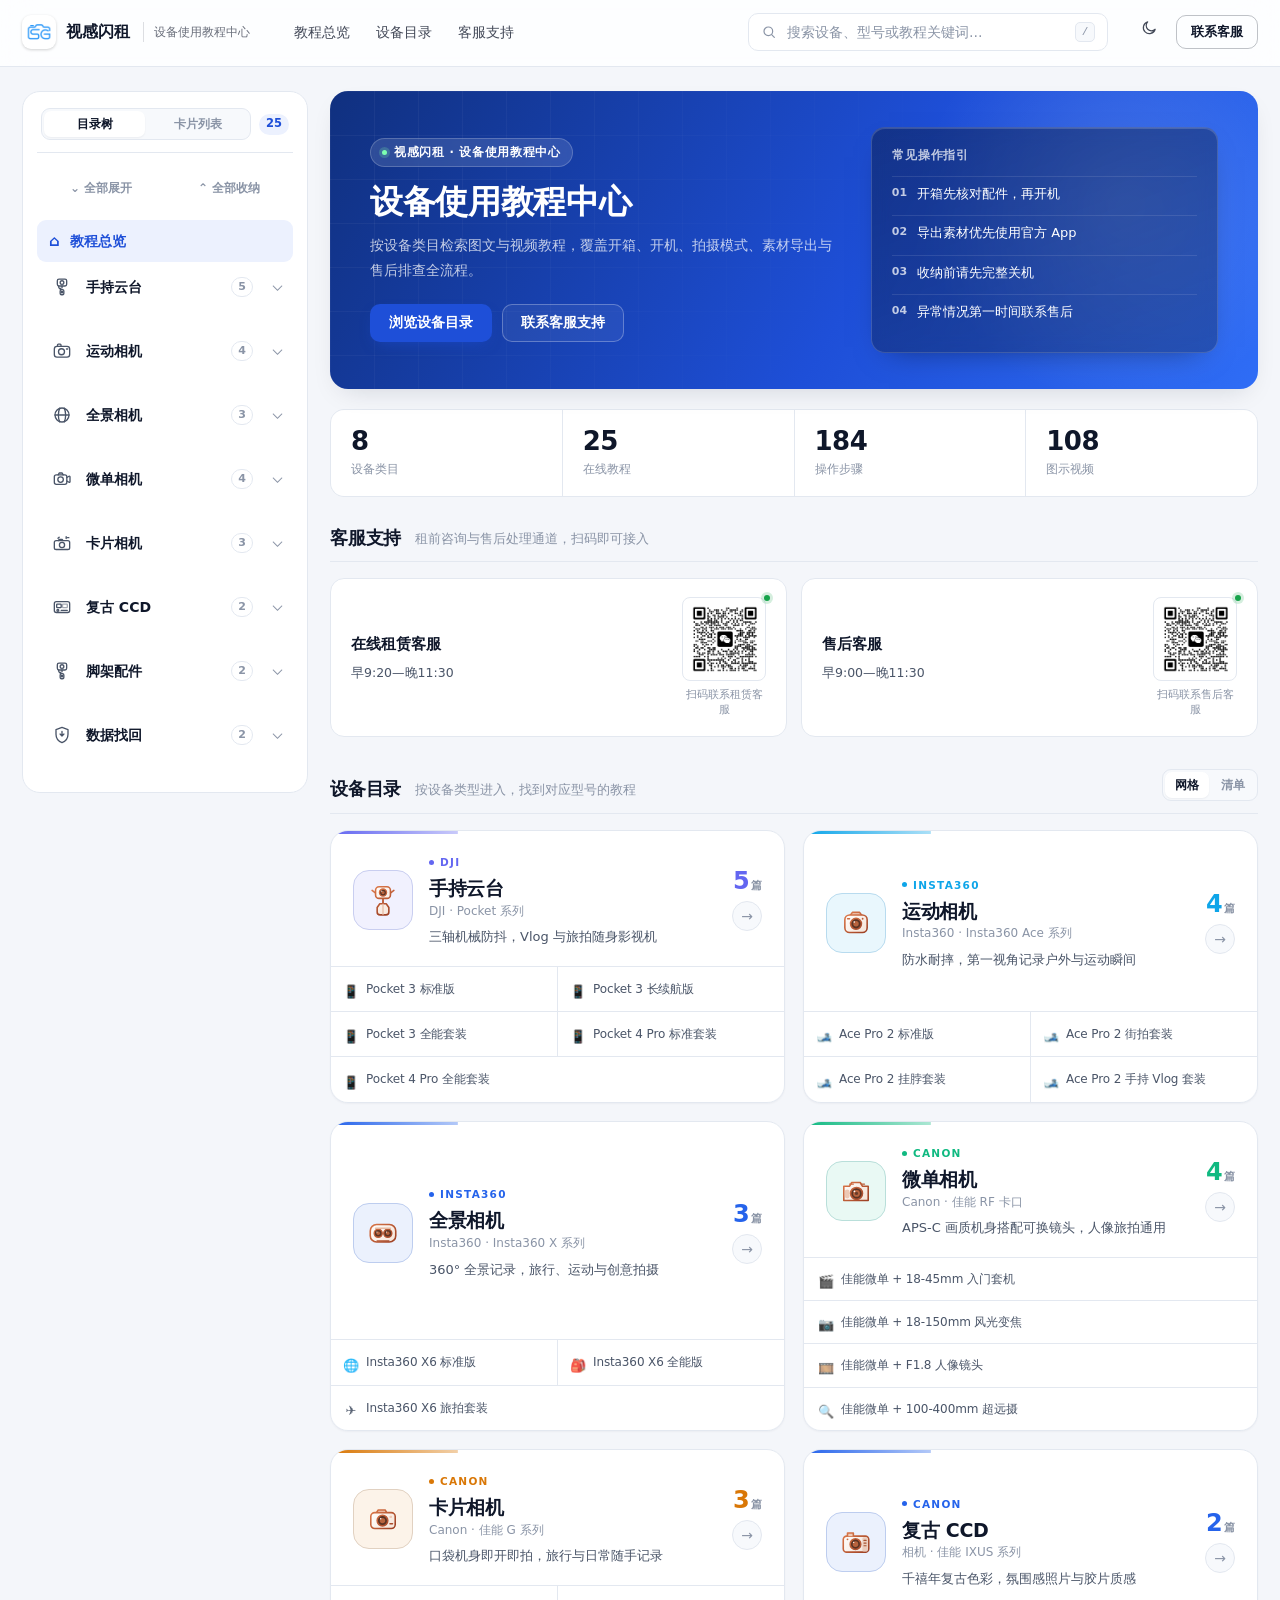
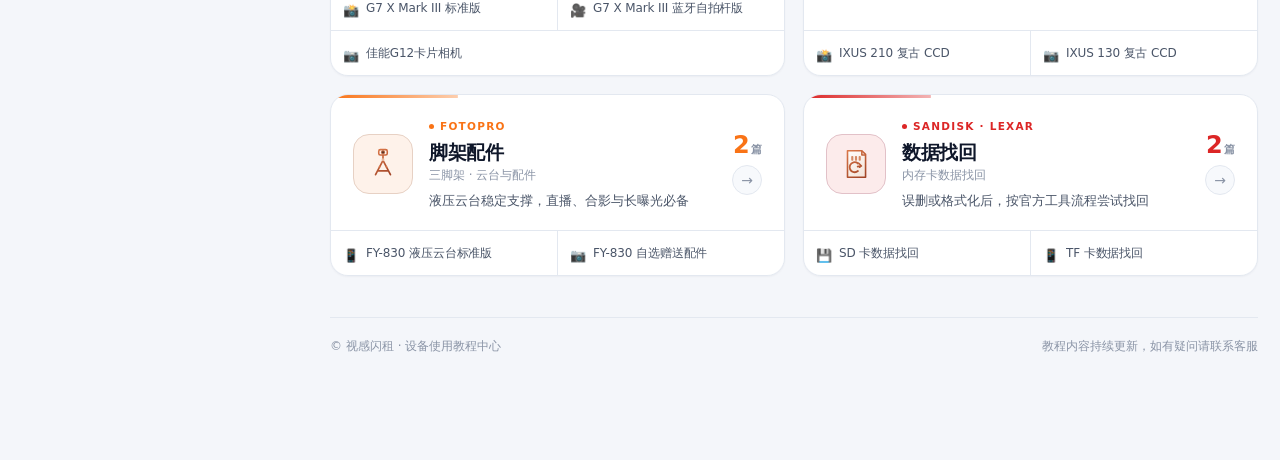
==== commit 6143ba43: "Add files via upload" ====
--- a/index.html
+++ b/index.html
@@ -2,7 +2,7 @@
 <html lang="zh-CN" data-theme="light">
 <head>
   <meta charset="UTF-8" />
-  <meta name="viewport" content="width=device-width, initial-scale=1" />
+  <meta name="viewport" content="width=device-width, initial-scale=1, viewport-fit=cover" />
   <title>视感闪租 · 设备使用教程中心</title>
   <meta name="description" content="视感闪租设备使用教程中心：按设备类目检索相机、云台、运动相机、脚架与数据找回教程。" />
   <link rel="stylesheet" href="css/style.css" />
@@ -22,7 +22,7 @@
 
       <nav class="topnav" aria-label="主导航">
         <a class="topnav-link" href="#home" data-home-link>教程总览</a>
-        <a class="topnav-link" href="#categories">设备目录</a>
+        <a class="topnav-link" href="rental.html">设备目录</a>
         <a class="topnav-link" href="#services">客服支持</a>
       </nav>
 
@@ -69,7 +69,7 @@
             <h1 class="home-title" id="homeTitle">设备使用教程中心</h1>
             <p class="home-subtitle" id="homeSubtitle">选择下方目录，快速查看对应设备的使用教程</p>
             <div class="hero-actions">
-              <a class="btn btn-primary" href="#categories">浏览设备目录</a>
+              <a class="btn btn-primary" href="rental.html">浏览设备目录</a>
               <a class="btn btn-outline" href="#services">联系客服支持</a>
             </div>
           </div>
--- a/css/style.css
+++ b/css/style.css
@@ -1,2153 +1,2393 @@
-/* ============================================================
-   【样式层】css/style.css  —— 企业级 UI（三个版本共用结构）
-   目录：
-   0. 版本主题变量（v1 企业专业蓝 / v2 深色工作台 / v3 资料库编辑风）
-   1. 基础重置与排版
-   2. 顶栏导航
-   3. 主体布局 / 侧栏目录
-   4. 首页各区块（Hero / 数据 / 客服 / 类目卡片）
-   5. 教程详情（面包屑 / Hero / 步骤 / 页内目录 / 翻页）
-   6. 内容块（提示 / 表格 / 代码 / 图片视频）
-   7. 按钮 / 弹层 / 提示 / 加载
-   8. 动画与显现
-   9. 响应式
-   ============================================================ */
-
-/* ---------- 0. 基础设计令牌（三版共用） ---------- */
-:root {
-  --font: "Inter", "PingFang SC", "HarmonyOS Sans SC", "Microsoft YaHei", "Segoe UI", system-ui, sans-serif;
-  --font-num: "Inter", "SF Pro Display", "Segoe UI", system-ui, sans-serif;
-
-  --radius-xs: 6px;
-  --radius-sm: 10px;
-  --radius: 14px;
-  --radius-lg: 18px;
-
-  --sidebar-w: 320px;
-  --topbar-h: 64px;
-  --content-max: 1180px;
-  --gap: 28px;
-
-  --ease: cubic-bezier(.22, .61, .36, 1);
-  --ease-out: cubic-bezier(.16, 1, .3, 1);
-  --dur: .28s;
-
-  --ok: #16a34a;
-  --warn: #d97706;
-  --danger: #dc2626;
-}
-
-/* ===== 版本一：企业专业蓝（蓝灰白，沉稳可信） ===== */
-.variant-v1 {
-  --bg: #f4f6fa;
-  --bg-elev: #ffffff;
-  --surface: #ffffff;
-  --surface-2: #f7f9fc;
-  --surface-3: #eef2f8;
-  --text: #0f172a;
-  --text-2: #4a5568;
-  --text-3: #8a94a6;
-  --border: #e3e8f0;
-  --border-strong: #cfd8e5;
-  --primary: #1e4fd8;
-  --primary-hover: #1a44bd;
-  --primary-soft: #ecf1fe;
-  --primary-ink: #ffffff;
-  --accent-2: #0f766e;
-  --topbar-bg: rgba(255, 255, 255, .92);
-  --topbar-text: #0f172a;
-  --side-bg: #ffffff;
-  --ring: 0 0 0 3px rgba(30, 79, 216, .16);
-  --shadow-xs: 0 1px 2px rgba(15, 23, 42, .05);
-  --shadow-sm: 0 1px 3px rgba(15, 23, 42, .06), 0 1px 2px rgba(15, 23, 42, .04);
-  --shadow-md: 0 10px 28px -12px rgba(15, 23, 42, .18);
-  --shadow-lg: 0 24px 60px -24px rgba(15, 23, 42, .28);
-  --hero-bg: linear-gradient(120deg, #10307f 0%, #1e4fd8 58%, #2f6df6 100%);
-  --hero-ink: #ffffff;
-  --hero-ink-2: rgba(255, 255, 255, .74);
-}
-
-:is(.variant-v1[data-theme="dark"],
-    [data-theme="dark"] .variant-v1) {
-  --bg: #0b0f17;
-  --bg-elev: #111725;
-  --surface: #111725;
-  --surface-2: #161e2e;
-  --surface-3: #1c263a;
-  --text: #e8eefb;
-  --text-2: #a3aec3;
-  --text-3: #6b778d;
-  --border: #223049;
-  --border-strong: #2f4160;
-  --primary: #6d95ff;
-  --primary-hover: #86a8ff;
-  --primary-soft: #1a2743;
-  --primary-ink: #ffffff;
-  --topbar-bg: rgba(13, 18, 28, .9);
-  --topbar-text: #e8eefb;
-  --side-bg: #0e141f;
-  --ring: 0 0 0 3px rgba(109, 149, 255, .22);
-  --shadow-sm: 0 1px 3px rgba(0, 0, 0, .4);
-  --shadow-md: 0 12px 30px -12px rgba(0, 0, 0, .7);
-  --shadow-lg: 0 28px 70px -26px rgba(0, 0, 0, .85);
-  --hero-bg: linear-gradient(120deg, #0d1c40 0%, #12295e 58%, #17366f 100%);
-}
-
-/* ===== 版本二：深色精简工作台（深色外壳 + 浅色内容） ===== */
-.variant-v2 {
-  --bg: #f3f5f8;
-  --bg-elev: #ffffff;
-  --surface: #ffffff;
-  --surface-2: #f6f8fb;
-  --surface-3: #eaedf3;
-  --text: #10151d;
-  --text-2: #4b5563;
-  --text-3: #8b94a3;
-  --border: #e2e6ed;
-  --border-strong: #ccd3de;
-  --primary: #0f7b5f;
-  --primary-hover: #0b6850;
-  --primary-soft: #e7f5f0;
-  --primary-ink: #ffffff;
-  --accent-2: #1f2937;
-  --topbar-bg: #0c1117;
-  --topbar-text: #e7ecf3;
-  --side-bg: #ffffff;
-  --ring: 0 0 0 3px rgba(15, 123, 95, .18);
-  --shadow-sm: 0 1px 2px rgba(16, 21, 29, .06);
-  --shadow-md: 0 10px 26px -14px rgba(16, 21, 29, .24);
-  --shadow-lg: 0 26px 60px -26px rgba(16, 21, 29, .36);
-  --hero-bg: #0c1117;
-  --hero-ink: #f2f6fa;
-  --hero-ink-2: rgba(231, 236, 243, .64);
-  --sidebar-w: 300px;
-}
-
-:is(.variant-v2[data-theme="dark"],
-    [data-theme="dark"] .variant-v2) {
-  --bg: #080b10;
-  --bg-elev: #0e131a;
-  --surface: #0e131a;
-  --surface-2: #131923;
-  --surface-3: #1a2230;
-  --text: #e9eef6;
-  --text-2: #9ea9ba;
-  --text-3: #68748a;
-  --border: #1d2634;
-  --border-strong: #2a3547;
-  --primary: #2ec59a;
-  --primary-hover: #4bd6ad;
-  --primary-soft: #0f2a25;
-  --primary-ink: #04120e;
-  --topbar-bg: #05080c;
-  --topbar-text: #e9eef6;
-  --side-bg: #0a0f15;
-  --ring: 0 0 0 3px rgba(46, 197, 154, .24);
-  --shadow-sm: 0 1px 2px rgba(0, 0, 0, .5);
-  --shadow-md: 0 12px 30px -14px rgba(0, 0, 0, .8);
-  --hero-bg: #05080c;
-}
-
-/* ===== 版本三：资料库编辑风（品牌蓝 + 暖白纸感） ===== */
-.variant-v3 {
-  --bg: #faf8f4;
-  --bg-elev: #fffdfa;
-  --surface: #fffdfa;
-  --surface-2: #f6f2ea;
-  --surface-3: #ede7db;
-  --text: #1a1712;
-  --text-2: #575044;
-  --text-3: #8d857a;
-  --border: #e8e1d5;
-  --border-strong: #d6ccbc;
-  --primary: #1479f0;
-  --primary-hover: #0f63cc;
-  --primary-soft: #e8f2fe;
-  --primary-ink: #ffffff;
-  --accent-2: #c2410c;
-  --topbar-bg: #12417f;
-  --topbar-text: #f3f8ff;
-  --side-bg: #fffdfa;
-  --ring: 0 0 0 3px rgba(20, 121, 240, .18);
-  --shadow-sm: 0 1px 2px rgba(60, 46, 24, .06);
-  --shadow-md: 0 12px 30px -16px rgba(60, 46, 24, .24);
-  --shadow-lg: 0 28px 64px -28px rgba(60, 46, 24, .32);
-  --hero-bg: linear-gradient(135deg, #0f3a73 0%, #12417f 46%, #1479f0 100%);
-  --hero-ink: #ffffff;
-  --hero-ink-2: rgba(255, 255, 255, .76);
-  --radius: 12px;
-  --radius-lg: 16px;
-  --sidebar-w: 330px;
-}
-
-:is(.variant-v3[data-theme="dark"],
-    [data-theme="dark"] .variant-v3) {
-  --bg: #14120f;
-  --bg-elev: #1a1714;
-  --surface: #1a1714;
-  --surface-2: #211d19;
-  --surface-3: #292420;
-  --text: #f3ede3;
-  --text-2: #b8b0a3;
-  --text-3: #857c70;
-  --border: #2e2924;
-  --border-strong: #403931;
-  --primary: #5aa8ff;
-  --primary-hover: #7cbcff;
-  --primary-soft: #16263d;
-  --primary-ink: #06152a;
-  --topbar-bg: #16294a;
-  --topbar-text: #eef5ff;
-  --side-bg: #17140f;
-  --shadow-sm: 0 1px 2px rgba(0, 0, 0, .5);
-  --shadow-md: 0 12px 30px -14px rgba(0, 0, 0, .8);
-  --hero-bg: linear-gradient(135deg, #0b2447 0%, #123566 46%, #1654a3 100%);
-}
-
-/* ---------- 1. 基础重置与排版 ---------- */
-* { box-sizing: border-box; }
-
-html { -webkit-text-size-adjust: 100%; scroll-behavior: smooth; }
-
-body {
-  margin: 0;
-  min-height: 100vh;
-  font-family: var(--font);
-  font-size: 15px;
-  line-height: 1.72;
-  color: var(--text);
-  background: var(--bg);
-  transition: background var(--dur) var(--ease), color var(--dur) var(--ease);
-  -webkit-font-smoothing: antialiased;
-  text-rendering: optimizeLegibility;
-}
-
-h1, h2, h3, h4, p, ul, ol, figure, blockquote { margin: 0; }
-ul, ol { padding-left: 1.35em; }
-li { margin: 5px 0; }
-button { font: inherit; cursor: pointer; border: none; background: none; color: inherit; }
-img { max-width: 100%; display: block; }
-a { color: var(--primary); text-decoration: none; transition: color .2s var(--ease); }
-a:hover { color: var(--primary-hover); }
-code, kbd { font-family: ui-monospace, SFMono-Regular, Consolas, "Courier New", monospace; font-size: .92em; }
-strong { font-weight: 700; color: var(--text); }
-::selection { background: var(--primary-soft); color: var(--text); }
-
-:focus-visible { outline: 2px solid var(--primary); outline-offset: 2px; border-radius: 4px; }
-
-::-webkit-scrollbar { width: 10px; height: 10px; }
-::-webkit-scrollbar-track { background: transparent; }
-::-webkit-scrollbar-thumb { background: var(--border-strong); border-radius: 99px; border: 3px solid var(--bg); }
-::-webkit-scrollbar-thumb:hover { background: var(--text-3); }
-
-/* ---------- 2. 顶栏 ---------- */
-.topbar {
-  position: sticky;
-  top: 0;
-  z-index: 60;
-  background: var(--topbar-bg);
-  color: var(--topbar-text);
-  border-bottom: 1px solid var(--border);
-  backdrop-filter: saturate(160%) blur(14px);
-  -webkit-backdrop-filter: saturate(160%) blur(14px);
-  transition: box-shadow .3s var(--ease), background var(--dur) var(--ease);
-}
-body.is-scrolled .topbar { box-shadow: var(--shadow-md); }
-
-.topbar-inner {
-  max-width: calc(var(--content-max) + var(--sidebar-w) + var(--gap) + 64px);
-  margin: 0 auto;
-  height: var(--topbar-h);
-  padding: 0 32px;
-  display: flex;
-  align-items: center;
-  gap: 18px;
-}
-
-.icon-btn {
-  width: 38px; height: 38px;
-  flex: 0 0 38px;
-  display: grid; place-items: center;
-  border-radius: var(--radius-sm);
-  color: var(--topbar-text);
-  opacity: .78;
-  transition: background .2s var(--ease), opacity .2s var(--ease), transform .2s var(--ease);
-}
-.icon-btn:hover { opacity: 1; background: color-mix(in srgb, var(--topbar-text) 10%, transparent); }
-.icon-btn:active { transform: scale(.94); }
-.menu-btn { display: none; }
-
-.brand {
-  display: flex; align-items: center; gap: 10px;
-  flex: 0 0 auto;
-  color: var(--topbar-text);
-  user-select: none;
-  -webkit-user-select: none;
-}
-.brand-logo {
-  width: 34px; height: 34px;
-  flex: 0 0 34px;
-  display: grid; place-items: center;
-  overflow: hidden;
-  border-radius: 9px;
-  background: #fff;
-  font-size: 18px;
-  box-shadow: 0 1px 3px rgba(0, 0, 0, .18);
-}
-.brand-logo img {
-  width: 84%;
-  height: 84%;
-  object-fit: contain;
-}
-.brand-text { font-size: 16px; font-weight: 700; letter-spacing: .01em; line-height: 1.2; }
-.brand-sub {
-  font-size: 12px;
-  font-weight: 500;
-  opacity: .62;
-  padding-left: 10px;
-  margin-left: 2px;
-  border-left: 1px solid color-mix(in srgb, var(--topbar-text) 22%, transparent);
-  white-space: nowrap;
-}
-.brand-lockup { display: flex; flex-direction: column; gap: 1px; }
-.brand-lockup .brand-sub { padding-left: 0; margin-left: 0; border-left: 0; font-size: 11px; letter-spacing: .04em; }
-
-.topnav { display: flex; align-items: center; gap: 2px; margin-left: 14px; }
-.topnav-link {
-  position: relative;
-  padding: 7px 12px;
-  font-size: 14px;
-  font-weight: 500;
-  color: inherit;
-  opacity: .78;
-  border-radius: var(--radius-xs);
-  transition: opacity .2s var(--ease), background .2s var(--ease);
-}
-.topnav-link::after {
-  content: "";
-  position: absolute;
-  left: 12px; right: 12px; bottom: 2px;
-  height: 2px;
-  border-radius: 2px;
-  background: currentColor;
-  transform: scaleX(0);
-  transform-origin: left;
-  transition: transform .3s var(--ease-out);
-}
-.topnav-link:hover { opacity: 1; background: color-mix(in srgb, var(--topbar-text) 7%, transparent); }
-.topnav-link:hover::after { transform: scaleX(1); }
-
-.search {
-  display: flex; align-items: center; gap: 8px;
-  padding: 0 12px;
-  height: 38px;
-  background: var(--surface);
-  border: 1px solid var(--border);
-  border-radius: var(--radius-sm);
-  color: var(--text);
-  transition: border-color .2s var(--ease), box-shadow .2s var(--ease), background .2s var(--ease);
-  cursor: text;
-}
-.search-top { flex: 1 1 auto; min-width: 140px; max-width: 360px; margin-left: auto; }
-.search:hover { border-color: var(--border-strong); }
-.search:focus-within { border-color: var(--primary); box-shadow: var(--ring); }
-.search-icon { display: inline-grid; place-items: center; color: var(--text-3); }
-.search input {
-  flex: 1; min-width: 0;
-  height: 100%;
-  border: none; outline: none; background: transparent;
-  font: inherit; font-size: 13.5px;
-  color: var(--text);
-}
-.search input::placeholder { color: var(--text-3); }
-.search input::-webkit-search-cancel-button { -webkit-appearance: none; }
-.search-kbd {
-  display: grid; place-items: center;
-  min-width: 20px; height: 20px;
-  padding: 0 5px;
-  font-size: 11px;
-  color: var(--text-3);
-  background: var(--surface-2);
-  border: 1px solid var(--border);
-  border-radius: 5px;
-}
-
-.topbar-actions { display: flex; align-items: center; gap: 8px; margin-left: 4px; }
-.theme-toggle .theme-icon-dark { display: none; }
-html[data-theme="dark"] .theme-toggle .theme-icon-light { display: none; }
-html[data-theme="dark"] .theme-toggle .theme-icon-dark { display: grid; }
-
-.btn-help {
-  height: 34px;
-  padding: 0 14px;
-  font-size: 13px;
-  font-weight: 600;
-  color: var(--topbar-text);
-  border: 1px solid color-mix(in srgb, var(--topbar-text) 26%, transparent);
-  border-radius: var(--radius-sm);
-  white-space: nowrap;
-  transition: background .2s var(--ease), border-color .2s var(--ease);
-}
-.btn-help:hover { background: color-mix(in srgb, var(--topbar-text) 12%, transparent); border-color: color-mix(in srgb, var(--topbar-text) 40%, transparent); }
-
-.scroll-progress {
-  height: 2px;
-  width: 0%;
-  background: var(--primary);
-  transition: width .1s linear;
-}
-.variant-v2 .scroll-progress { background: var(--primary); }
-.variant-v3 .scroll-progress { background: #ffc857; }
-
-/* ---------- 3. 主体布局 ---------- */
-.layout {
-  max-width: calc(var(--content-max) + var(--sidebar-w) + var(--gap) + 64px);
-  margin: 0 auto;
-  padding: 24px 32px 64px;
-  display: flex;
-  gap: var(--gap);
-  align-items: flex-start;
-}
-
-.sidebar {
-  width: var(--sidebar-w);
-  flex: 0 0 var(--sidebar-w);
-  position: sticky;
-  top: calc(var(--topbar-h) + 24px);
-  max-height: calc(100vh - var(--topbar-h) - 48px);
-  overflow-y: auto;
-  overscroll-behavior: contain;
-  padding: 16px 14px 18px;
-  background: var(--side-bg);
-  border: 1px solid var(--border);
-  border-radius: var(--radius-lg);
-  scrollbar-width: thin;
-}
-
-.sidebar-mobile-head { display: none; }
-
-.sidebar-head {
-  display: flex; align-items: center; gap: 8px;
-  flex-wrap: nowrap;
-  padding: 0 4px 12px;
-  border-bottom: 1px solid var(--border);
-  margin-bottom: 12px;
-}
-.sidebar-title { font-weight: 700; font-size: 13px; letter-spacing: .04em; color: var(--text-2); text-transform: uppercase; }
-
-.badge {
-  min-width: 26px; height: 21px; padding: 0 7px;
-  display: inline-grid; place-items: center;
-  font-family: var(--font-num);
-  font-size: 11.5px; font-weight: 700;
-  color: var(--primary);
-  background: var(--primary-soft);
-  border-radius: 99px;
-  transition: transform .3s var(--ease-out);
-}
-.badge.pop { transform: scale(1.2); }
-
-/* 目录显示方式切换（版本一） */
-.tree-mode-switch {
-  display: inline-flex;
-  padding: 2px;
-  gap: 2px;
-  background: var(--surface-2);
-  border: 1px solid var(--border);
-  border-radius: 9px;
-  flex: 1;
-}
-.tree-mode-btn {
-  flex: 1;
-  height: 26px;
-  font-size: 12px;
-  font-weight: 600;
-  color: var(--text-3);
-  border-radius: 7px;
-  transition: all .2s var(--ease);
-}
-.tree-mode-btn:hover { color: var(--text); }
-.tree-mode-btn.active { color: var(--text); background: var(--surface); box-shadow: var(--shadow-xs); }
-
-.group-label {
-  padding: 12px 8px 6px;
-  font-size: 11px;
-  font-weight: 600;
-  letter-spacing: .04em;
-  color: var(--text-3);
-}
-.group-label:first-child { padding-top: 4px; }
-
-/* ---- 目录：树形 / 列表 ---- */
-.category-bar { display: flex; flex-direction: column; gap: 3px; }
-
-.cat-home-btn {
-  width: 100%;
-  display: flex; align-items: center; gap: 10px;
-  height: 42px;
-  padding: 0 12px;
-  font-size: 14px;
-  font-weight: 600;
-  color: var(--text-2);
-  border-radius: 9px;
-  transition: background .18s var(--ease), color .18s var(--ease);
-}
-.cat-home-btn:hover { background: var(--surface-2); color: var(--text); }
-.cat-home-btn.active { color: var(--primary); background: var(--primary-soft); }
-.cat-home-icon { font-size: 15px; line-height: 1; }
-
-.cat-toolbar {
-  display: flex;
-  gap: 4px;
-  padding: 12px 2px 10px;
-  margin: 6px 0 4px;
-  border-top: 1px dashed var(--border);
-}
-.cat-toolbar:first-child { border-top: 0; padding-top: 2px; }
-.cat-tool {
-  flex: 1;
-  display: inline-flex; align-items: center; justify-content: center; gap: 4px;
-  height: 30px;
-  font-size: 12px;
-  font-weight: 600;
-  color: var(--text-3);
-  border-radius: 7px;
-  transition: all .18s var(--ease);
-}
-.cat-tool:hover { color: var(--primary); background: var(--primary-soft); }
-.cat-tool-icon { font-size: 12px; line-height: 1; }
-
-.cat-group { width: 100%; }
-.cat-parent-row {
-  display: flex; align-items: center; gap: 4px;
-  border-radius: 10px;
-  transition: background .18s var(--ease);
-}
-.cat-group.open .cat-parent-row,
-.cat-parent-row:hover { background: var(--surface-2); }
-
-.cat-btn { min-width: 0; text-align: left; }
-
-.cat-parent {
-  flex: 1 1 auto;
-  display: flex; align-items: center; gap: 11px;
-  min-height: 44px;
-  padding: 7px 6px 7px 12px;
-  font-size: 14px;
-  font-weight: 600;
-  color: var(--text);
-  border-radius: 9px;
-  transition: color .18s var(--ease), background .18s var(--ease);
-}
-.cat-parent:hover { color: var(--primary); }
-.cat-group.open > .cat-parent-row > .cat-parent { color: var(--primary); }
-.cat-parent.active { color: var(--primary); background: var(--primary-soft); }
-
-/* 侧边目录线条图标 */
-.ico-line { display: block; flex: 0 0 auto; }
-.cat-parent-icon-wrap {
-  width: 26px; height: 26px;
-  flex: 0 0 26px;
-  display: inline-grid; place-items: center;
-  color: var(--text-2);
-  border-radius: 7px;
-  transition: color .18s var(--ease), background .18s var(--ease);
-}
-.cat-parent:hover .cat-parent-icon-wrap { color: var(--text); }
-.cat-parent.active .cat-parent-icon-wrap { color: var(--primary); background: var(--surface); }
-.cat-group.open .cat-parent-icon-wrap { color: var(--text); }
-.cat-group.open .cat-parent .cat-parent-icon-wrap { color: var(--primary); }
-.cat-parent-label {
-  flex: 1 1 auto;
-  min-width: 0;
-  overflow: hidden; text-overflow: ellipsis; white-space: nowrap;
-}
-.cat-parent-text { flex: 1 1 auto; min-width: 0; display: flex; flex-direction: column; gap: 1px; }
-.cat-parent-sub { font-size: 11px; font-weight: 500; color: var(--text-3); }
-.cat-parent-count {
-  flex: 0 0 auto;
-  min-width: 22px; height: 20px;
-  display: inline-grid; place-items: center;
-  padding: 0 6px;
-  font-family: var(--font-num);
-  font-size: 11px; font-weight: 600;
-  color: var(--text-3);
-  background: var(--surface);
-  border: 1px solid var(--border);
-  border-radius: 99px;
-}
-.cat-parent.active .cat-parent-count { color: var(--primary); background: var(--surface); border-color: transparent; }
-
-.cat-caret {
-  width: 28px; height: 28px;
-  flex: 0 0 28px;
-  display: grid; place-items: center;
-  margin-right: 2px;
-  padding: 0;
-  color: var(--text-3);
-  background: transparent;
-  border: 0;
-  border-radius: 7px;
-  cursor: pointer;
-  transition: transform .25s var(--ease-out), color .18s var(--ease), background .18s var(--ease);
-}
-.cat-caret::before {
-  content: "";
-  width: 6px; height: 6px;
-  border-right: 1.7px solid currentColor;
-  border-bottom: 1.7px solid currentColor;
-  transform: rotate(45deg) translate(-1px, -1px);
-  transition: transform .25s var(--ease-out);
-}
-.cat-caret:hover,
-.cat-caret:focus-visible { color: var(--primary); background: var(--surface-3); outline: none; }
-.cat-caret:active { background: var(--primary-soft); }
-.cat-parent-row:hover .cat-caret { color: var(--text-2); }
-/* 展开状态：箭头朝上（同时兼容 .is-open 与父级 .cat-group.open） */
-.cat-caret.is-open,
-.cat-group.open .cat-caret { transform: rotate(180deg); color: var(--text-2); }
-.cat-caret.is-open:hover,
-.cat-group.open .cat-caret:hover { color: var(--primary); }
-
-.cat-children {
-  display: flex;
-  flex-direction: column;
-  gap: 2px;
-  margin: 3px 0 8px 22px;
-  padding: 3px 0 3px 12px;
-  border-left: 1px solid var(--border);
-  overflow: hidden;
-  max-height: 0;
-  opacity: 0;
-  visibility: hidden;
-  transform: translateY(-4px);
-  transition: max-height .3s var(--ease), opacity .2s var(--ease), transform .3s var(--ease), margin .3s var(--ease), visibility 0s linear .3s;
-}
-.cat-group.open .cat-children {
-  max-height: 460px;
-  opacity: 1;
-  visibility: visible;
-  transform: none;
-  transition-delay: 0s;
-}
-
-.cat-btn.cat-child {
-  display: flex; align-items: center; gap: 9px;
-  min-height: 36px;
-  padding: 6px 10px;
-  font-size: 13px;
-  color: var(--text-2);
-  border-radius: 7px;
-  transition: all .16s var(--ease);
-}
-.cat-child-icon { flex: 0 0 20px; width: 20px; height: 20px; display: inline-grid; place-items: center; color: var(--text-3); transition: color .16s var(--ease); }
-.cat-child-icon .ico-line { width: 15px; height: 15px; stroke-width: 1.5; }
-.cat-btn.cat-child:hover .cat-child-icon { color: var(--text-2); }
-.cat-btn.cat-child.active .cat-child-icon { color: var(--primary); }
-.cat-child-label { overflow: hidden; text-overflow: ellipsis; white-space: nowrap; }
-.cat-btn.cat-child:hover { color: var(--text); background: var(--surface-2); }
-.cat-btn.cat-child.active { color: var(--primary); background: var(--primary-soft); font-weight: 600; }
-
-/* ---- 卡片列表模式（只列类目） ---- */
-.cat-card {
-  display: flex;
-  align-items: center;
-  gap: 11px;
-  width: 100%;
-  padding: 9px 10px 9px 12px;
-  text-align: left;
-  color: var(--text);
-  border: 1px solid transparent;
-  border-radius: 11px;
-  opacity: 0;
-  animation: fadeUp .35s var(--ease) both;
-  transition: background .18s var(--ease), border-color .18s var(--ease), box-shadow .2s var(--ease);
-}
-.cat-card:hover,
-.cat-card:focus-visible {
-  background: var(--surface);
-  border-color: var(--border);
-  box-shadow: var(--shadow-sm);
-  outline: none;
-}
-.cat-card.active {
-  background: var(--primary-soft);
-  border-color: color-mix(in srgb, var(--primary) 26%, transparent);
-}
-.cat-card-icon {
-  flex: 0 0 34px; width: 34px; height: 34px;
-  display: grid; place-items: center;
-  color: var(--text-2);
-  background: var(--surface-2);
-  border-radius: 9px;
-  transition: color .18s var(--ease), background .18s var(--ease);
-}
-.cat-card:hover .cat-card-icon { color: var(--primary); }
-.cat-card.active .cat-card-icon { color: var(--primary); background: var(--surface); }
-.cat-card-body { flex: 1; min-width: 0; display: flex; flex-direction: column; gap: 1px; }
-.cat-card-name {
-  font-size: 13.5px;
-  font-weight: 600;
-  line-height: 1.4;
-  white-space: nowrap; overflow: hidden; text-overflow: ellipsis;
-}
-.cat-card-meta { font-size: 11.5px; color: var(--text-3); white-space: nowrap; overflow: hidden; text-overflow: ellipsis; }
-.cat-card .cat-caret { flex: 0 0 22px; width: 22px; height: 22px; pointer-events: none; transform: rotate(-90deg); }
-.cat-card:hover .cat-caret { color: var(--primary); }
-
-/* ---- 列表模式（版本二） ---- */
-.variant-v2 .mode-list .cat-parent { min-height: 50px; padding: 8px 6px 8px 12px; }
-.mode-list .cat-children { max-height: 520px; }
-.cat-group:not(.open) .cat-children { max-height: 0; }
-
-/* ---- 侧栏型号清单：一个型号 = 一篇教程 ---- */
-.card-list { display: flex; flex-direction: column; }
-.card-list:empty { display: none; }
-.side-list-wrap { display: flex; flex-direction: column; gap: 6px; }
-.side-list-hint {
-  padding: 4px 8px 6px;
-  font-size: 11.5px;
-  color: var(--text-3);
-}
-.side-list-group { display: flex; flex-direction: column; gap: 1px; }
-.side-list-group + .side-list-group { margin-top: 2px; }
-.side-list-head {
-  display: flex; align-items: center; gap: 8px;
-  padding: 5px 8px;
-  font-size: 11.5px;
-  font-weight: 600;
-  letter-spacing: .02em;
-  color: var(--text-3);
-}
-.side-list-head .ico-line { width: 15px; height: 15px; stroke-width: 1.6; color: var(--text-3); }
-.side-list-group.active .side-list-head { color: var(--text-2); }
-.side-list-group.active .side-list-head .ico-line { color: var(--primary); }
-.side-list-name { flex: 1; min-width: 0; overflow: hidden; text-overflow: ellipsis; white-space: nowrap; }
-.side-list-count { font-family: var(--font-num); font-size: 10.5px; font-weight: 600; opacity: .8; }
-
-/* 型号清单默认收起，悬停或选中时展开，避免侧栏过长 */
-.side-list-group .side-item {
-  display: none;
-  align-items: center; gap: 9px;
-  width: 100%;
-  min-height: 32px;
-  padding: 5px 8px 5px 32px;
-  text-align: left;
-  font-size: 12.5px;
-  color: var(--text-2);
-  border-radius: 7px;
-  border-left: 2px solid transparent;
-  transition: background .16s var(--ease), color .16s var(--ease), border-color .16s var(--ease);
-}
-.side-list-group.active .side-item,
-.side-list-group:hover .side-item,
-.side-list-group.open .side-item,
-.side-list-group:has(.side-item.active) .side-item { display: flex; }
-.side-item-dot {
-  flex: 0 0 4px; width: 4px; height: 4px;
-  border-radius: 50%;
-  background: var(--border-strong);
-  transition: background .16s var(--ease), box-shadow .16s var(--ease);
-}
-.side-item-label { flex: 1; min-width: 0; overflow: hidden; text-overflow: ellipsis; white-space: nowrap; }
-.side-item:hover { color: var(--text); background: var(--surface-2); }
-.side-item.active {
-  color: var(--primary);
-  font-weight: 600;
-  background: var(--primary-soft);
-  border-left-color: var(--primary);
-}
-.side-item.active .side-item-dot { background: var(--primary); box-shadow: 0 0 0 3px color-mix(in srgb, var(--primary) 18%, transparent); }
-
-.card-group { width: 100%; }
-.card-group-main {
-  flex: 1 1 auto;
-  display: flex; align-items: center; gap: 9px;
-  min-height: 38px;
-  padding: 6px 8px 6px 10px;
-  text-align: left;
-  font-size: 13.5px;
-  font-weight: 600;
-  color: var(--text);
-  border-radius: 9px;
-}
-.card-group-main.active { color: var(--primary); }
-.card-group-toggle {
-  width: 26px; height: 26px;
-  flex: 0 0 26px;
-  display: grid; place-items: center;
-  border-radius: 7px;
-  color: var(--text-3);
-  transition: all .18s var(--ease);
-}
-.card-group-toggle::before {
-  content: "";
-  width: 6px; height: 6px;
-  border-right: 1.6px solid currentColor;
-  border-bottom: 1.6px solid currentColor;
-  transform: rotate(45deg) translate(-1px, -1px);
-}
-.card-group-toggle:hover { background: var(--surface-3); color: var(--text); }
-.card-group.open .card-group-toggle { transform: rotate(180deg); }
-
-.card-group-body {
-  display: grid;
-  grid-template-rows: 0fr;
-  opacity: 0;
-  visibility: hidden;
-  margin-left: 20px;
-  padding-left: 10px;
-  border-left: 1px solid var(--border);
-  transition: grid-template-rows .32s var(--ease), opacity .2s var(--ease), visibility 0s linear .32s, margin .3s var(--ease), padding .3s var(--ease);
-}
-.card-group.open .card-group-body {
-  grid-template-rows: 1fr;
-  opacity: 1;
-  visibility: visible;
-  transition-delay: 0s;
-}
-
-.card {
-  position: relative;
-  overflow: hidden;
-  display: flex; align-items: flex-start; gap: 10px;
-  width: 100%;
-  padding: 10px 10px;
-  text-align: left;
-  background: transparent;
-  border: 1px solid transparent;
-  border-radius: 9px;
-  opacity: 0;
-  animation: cardIn .4s var(--ease) forwards;
-  transition: background .18s var(--ease), border-color .18s var(--ease), box-shadow .2s var(--ease);
-}
-@keyframes cardIn {
-  from { opacity: 0; transform: translateY(8px); }
-  to   { opacity: 1; transform: none; }
-}
-.card:hover { background: var(--surface-2); }
-.card.active {
-  background: var(--primary-soft);
-  border-color: color-mix(in srgb, var(--primary) 26%, transparent);
-}
-.card.active::before {
-  content: "";
-  position: absolute;
-  left: 0; top: 10px; bottom: 10px;
-  width: 2px;
-  border-radius: 2px;
-  background: var(--primary);
-  animation: barIn .3s var(--ease);
-}
-@keyframes barIn { from { transform: scaleY(0); } to { transform: scaleY(1); } }
-
-.card-icon {
-  flex: 0 0 30px; height: 30px;
-  display: grid; place-items: center;
-  font-size: 15px;
-  border-radius: 8px;
-  background: var(--surface);
-  border: 1px solid var(--border);
-}
-.card-icon-img { width: 22px; height: 22px; object-fit: contain; }
-.card.active .card-icon { border-color: transparent; background: var(--surface); }
-
-.card-main { flex: 1; min-width: 0; display: flex; flex-direction: column; gap: 2px; }
-.card-name {
-  font-size: 13px; font-weight: 600; line-height: 1.45; color: var(--text);
-  display: -webkit-box; -webkit-line-clamp: 2; -webkit-box-orient: vertical; overflow: hidden;
-}
-.card-desc {
-  font-size: 11.5px; color: var(--text-3); line-height: 1.5;
-  display: -webkit-box; -webkit-line-clamp: 1; -webkit-box-orient: vertical; overflow: hidden;
-}
-.card-meta { display: flex; flex-wrap: wrap; gap: 4px; margin-top: 4px; }
-.card-arrow {
-  flex: 0 0 auto;
-  display: grid; place-items: center;
-  width: 20px; height: 20px;
-  margin-top: 4px;
-  color: var(--text-3);
-  opacity: 0;
-  transform: translateX(-4px);
-  transition: opacity .2s var(--ease), transform .2s var(--ease);
-}
-.card:hover .card-arrow, .card.active .card-arrow { opacity: 1; transform: none; color: var(--primary); }
-
-.chip {
-  display: inline-flex; align-items: center; gap: 4px;
-  padding: 2px 7px;
-  font-size: 10.5px;
-  font-weight: 600;
-  line-height: 1.5;
-  color: var(--text-2);
-  background: var(--surface);
-  border: 1px solid var(--border);
-  border-radius: 99px;
-  white-space: nowrap;
-}
-.chip-brand { color: var(--primary); background: var(--primary-soft); border-color: transparent; }
-.chip-hot { color: #9a3412; background: #fff4ea; border-color: #fde0c8; }
-html[data-theme="dark"] .chip-hot { color: #fdba74; background: #2c1b10; border-color: #4a2c17; }
-.chip-plain { background: transparent; }
-
-.ripple {
-  position: absolute;
-  border-radius: 50%;
-  pointer-events: none;
-  background: color-mix(in srgb, var(--primary) 20%, transparent);
-  transform: scale(0);
-  animation: rippleOut .6s var(--ease) forwards;
-}
-@keyframes rippleOut { to { transform: scale(1); opacity: 0; } }
-
-.no-result {
-  padding: 48px 16px;
-  text-align: center;
-  font-size: 13px;
-  color: var(--text-3);
-  line-height: 2;
-}
-.no-result-icon { display: block; font-size: 26px; margin-bottom: 8px; opacity: .5; }
-.no-result span { font-size: 12px; }
-
-/* ---------- 4. 首页 ---------- */
-.content { flex: 1; min-width: 0; padding-bottom: 40px; }
-
-.home[hidden] { display: none; }
-.home:not([hidden]) { display: block; }
-
-.hero {
-  position: relative;
-  overflow: hidden;
-  display: grid;
-  grid-template-columns: minmax(0, 1.35fr) minmax(0, 1fr);
-  gap: 32px;
-  align-items: center;
-  padding: 36px 40px;
-  margin-bottom: 20px;
-  color: var(--hero-ink);
-  background: var(--hero-bg);
-  border-radius: var(--radius-lg);
-  box-shadow: var(--shadow-md);
-  animation: heroIn .6s var(--ease-out) both;
-}
-@keyframes heroIn { from { opacity: 0; transform: translateY(14px); } to { opacity: 1; transform: none; } }
-.hero::before {
-  content: "";
-  position: absolute;
-  inset: -40% -10% auto auto;
-  width: 460px; height: 460px;
-  border-radius: 50%;
-  background: radial-gradient(circle, rgba(255, 255, 255, .14), transparent 62%);
-  pointer-events: none;
-  animation: floaty 14s ease-in-out infinite alternate;
-}
-.hero::after {
-  content: "";
-  position: absolute;
-  inset: 0;
-  background-image:
-    linear-gradient(rgba(255, 255, 255, .045) 1px, transparent 1px),
-    linear-gradient(90deg, rgba(255, 255, 255, .045) 1px, transparent 1px);
-  background-size: 44px 44px;
-  mask-image: linear-gradient(120deg, #000 10%, transparent 62%);
-  -webkit-mask-image: linear-gradient(120deg, #000 10%, transparent 62%);
-  pointer-events: none;
-}
-@keyframes floaty { from { transform: translate3d(0, 0, 0); } to { transform: translate3d(-28px, 22px, 0); } }
-.hero-main { position: relative; z-index: 1; min-width: 0; }
-
-.eyebrow {
-  display: inline-flex; align-items: center; gap: 7px;
-  padding: 4px 11px;
-  font-size: 11.5px;
-  font-weight: 600;
-  letter-spacing: .06em;
-  color: var(--hero-ink);
-  background: rgba(255, 255, 255, .12);
-  border: 1px solid rgba(255, 255, 255, .2);
-  border-radius: 99px;
-  backdrop-filter: blur(6px);
-}
-.eyebrow::before {
-  content: "";
-  width: 5px; height: 5px;
-  border-radius: 50%;
-  background: #7dffb0;
-  box-shadow: 0 0 0 3px rgba(125, 255, 176, .2);
-  animation: dotPulse 2.4s ease-in-out infinite;
-}
-@keyframes dotPulse { 0%, 100% { opacity: 1; } 50% { opacity: .35; } }
-
-.home-title {
-  margin-top: 14px;
-  font-size: clamp(24px, 2.6vw, 34px);
-  line-height: 1.25;
-  font-weight: 700;
-  letter-spacing: -.01em;
-  color: var(--hero-ink);
-}
-.home-subtitle {
-  margin-top: 10px;
-  max-width: 560px;
-  font-size: 14px;
-  line-height: 1.75;
-  color: var(--hero-ink-2);
-}
-.hero-actions { display: flex; flex-wrap: wrap; gap: 10px; margin-top: 22px; }
-
-/* 版本一 Hero 右侧：快速指引 */
-.hero-panel {
-  position: relative;
-  z-index: 1;
-  padding: 18px 20px;
-  background: linear-gradient(160deg, rgba(8, 18, 42, .42), rgba(8, 18, 42, .3));
-  border: 1px solid rgba(255, 255, 255, .16);
-  border-radius: var(--radius);
-  backdrop-filter: blur(8px);
-  -webkit-backdrop-filter: blur(8px);
-}
-.hero-panel-title { font-size: 11.5px; font-weight: 600; letter-spacing: .08em; color: var(--hero-ink-2); text-transform: uppercase; }
-.hero-tips { list-style: none; padding: 0; margin: 10px 0 0; counter-reset: tip; }
-.hero-tips li {
-  counter-increment: tip;
-  display: flex; align-items: flex-start; gap: 10px;
-  padding: 7px 0;
-  font-size: 13px;
-  line-height: 1.5;
-  color: var(--hero-ink);
-  border-top: 1px solid rgba(255, 255, 255, .1);
-}
-.hero-tips li::before {
-  content: counter(tip, decimal-leading-zero);
-  flex: 0 0 auto;
-  font-family: var(--font-num);
-  font-size: 11px;
-  font-weight: 700;
-  color: var(--hero-ink-2);
-  padding-top: 1px;
-}
-
-/* 统计条 */
-.stat-row {
-  display: grid;
-  grid-template-columns: repeat(4, minmax(0, 1fr));
-  gap: 1px;
-  margin-bottom: 28px;
-  background: var(--border);
-  border: 1px solid var(--border);
-  border-radius: var(--radius);
-  overflow: hidden;
-}
-.stat {
-  display: flex; flex-direction: column; gap: 2px;
-  padding: 16px 20px;
-  background: var(--surface);
-  transition: background .2s var(--ease);
-}
-.stat:hover { background: var(--surface-2); }
-.stat-value {
-  font-family: var(--font-num);
-  font-size: 26px;
-  font-weight: 700;
-  line-height: 1.2;
-  letter-spacing: -.02em;
-  color: var(--text);
-  font-variant-numeric: tabular-nums;
-}
-.stat-label { font-size: 12px; color: var(--text-3); }
-
-/* 区块标题 */
-.block { margin-bottom: 32px; }
-.block-head {
-  display: flex;
-  align-items: flex-end;
-  gap: 14px;
-  margin-bottom: 16px;
-  padding-bottom: 12px;
-  border-bottom: 1px solid var(--border);
-}
-.block-head > div { min-width: 0; }
-.block-title { font-size: 18px; font-weight: 700; line-height: 1.3; letter-spacing: -.01em; }
-.block-desc { font-size: 12.5px; color: var(--text-3); margin-top: 3px; }
-.block-tools { margin-left: auto; display: inline-flex; padding: 2px; gap: 2px; background: var(--surface-2); border: 1px solid var(--border); border-radius: 9px; }
-.block-index {
-  font-family: var(--font-num);
-  font-size: 13px;
-  font-weight: 700;
-  color: var(--primary);
-  padding: 2px 8px;
-  background: var(--primary-soft);
-  border-radius: 6px;
-  line-height: 1.6;
-}
-.seg-btn {
-  height: 26px;
-  padding: 0 10px;
-  font-size: 12px;
-  font-weight: 600;
-  color: var(--text-3);
-  border-radius: 7px;
-  transition: all .18s var(--ease);
-}
-.seg-btn:hover { color: var(--text); }
-.seg-btn.active { color: var(--text); background: var(--surface); box-shadow: var(--shadow-xs); }
-
-/* 客服卡片 */
-.home-services {
-  display: grid;
-  grid-template-columns: repeat(2, minmax(0, 1fr));
-  gap: 14px;
-}
-.home-service-card {
-  position: relative;
-  display: flex;
-  align-items: center;
-  justify-content: space-between;
-  gap: 16px;
-  padding: 18px 20px;
-  background: var(--surface);
-  border: 1px solid var(--border);
-  border-radius: var(--radius);
-  transition: border-color .2s var(--ease), box-shadow .25s var(--ease), transform .25s var(--ease);
-}
-.home-service-card:hover { border-color: var(--border-strong); box-shadow: var(--shadow-md); transform: translateY(-2px); }
-.service-dot {
-  position: absolute;
-  top: 16px; right: 16px;
-  width: 6px; height: 6px;
-  border-radius: 50%;
-  background: var(--ok);
-  box-shadow: 0 0 0 3px color-mix(in srgb, var(--ok) 18%, transparent);
-}
-.home-service-copy { min-width: 0; }
-.home-service-title { font-size: 15px; font-weight: 700; }
-.home-service-hours { margin-top: 4px; font-size: 12.5px; color: var(--text-2); font-variant-numeric: tabular-nums; }
-.home-service-qr { flex: 0 0 84px; display: flex; flex-direction: column; align-items: center; gap: 6px; }
-.home-service-qr img {
-  width: 84px; height: 84px;
-  padding: 3px;
-  object-fit: contain;
-  background: #fff;
-  border: 1px solid var(--border);
-  border-radius: 8px;
-  cursor: zoom-in;
-  transition: transform .25s var(--ease), border-color .2s var(--ease), box-shadow .25s var(--ease);
-}
-.home-service-qr img:hover { border-color: var(--primary); box-shadow: var(--shadow-md); transform: scale(1.05); }
-.home-service-qr span { font-size: 11px; color: var(--text-3); text-align: center; line-height: 1.4; }
-
-/* 类目卡片 */
-.home-grid {
-  display: grid;
-  grid-template-columns: repeat(3, minmax(0, 1fr));
-  gap: 14px;
-}
-.home-card {
-  --home-color: var(--primary);
-  position: relative;
-  min-width: 0;
-  display: flex;
-  flex-direction: column;
-  padding: 18px;
-  background: var(--surface);
-  border: 1px solid var(--border);
-  border-radius: var(--radius);
-  opacity: 0;
-  animation: cardRise .5s var(--ease-out) both;
-  transition: border-color .22s var(--ease), box-shadow .3s var(--ease), transform .3s var(--ease-out);
-}
-@keyframes cardRise {
-  from { opacity: 0; transform: translateY(16px) scale(.99); }
-  to { opacity: 1; transform: none; }
-}
-.home-card::before {
-  content: "";
-  position: absolute;
-  left: 18px; right: 18px; top: 0;
-  height: 2px;
-  border-radius: 0 0 2px 2px;
-  background: var(--home-color);
-  transform: scaleX(0);
-  transform-origin: left;
-  transition: transform .35s var(--ease-out);
-}
-.home-card:hover { border-color: var(--border-strong); box-shadow: var(--shadow-md); transform: translateY(-3px); }
-.home-card:hover::before { transform: scaleX(1); }
-
-.home-card-main {
-  display: flex;
-  align-items: flex-start;
-  gap: 12px;
-  width: 100%;
-  padding: 0;
-  text-align: left;
-  color: var(--text);
-}
-.home-card-art {
-  width: 44px; height: 44px;
-  flex: 0 0 44px;
-  display: grid; place-items: center;
-  overflow: hidden;
-  border-radius: 10px;
-  background: var(--surface-2);
-  border: 1px solid var(--border);
-  transition: transform .35s var(--ease-out), border-color .2s var(--ease);
-}
-.home-card:hover .home-card-art { transform: scale(1.05); border-color: var(--border-strong); }
-.home-card-art img { width: 100%; height: 100%; object-fit: cover; }
-.home-card-art .home-card-icon-image { object-fit: contain; padding: 7px; }
-.home-card-emoji { font-size: 22px; line-height: 1; }
-.home-card-copy { flex: 1; min-width: 0; display: flex; flex-direction: column; gap: 2px; }
-.home-card-brand {
-  font-family: var(--font-num);
-  font-size: 10.5px;
-  font-weight: 700;
-  letter-spacing: .1em;
-  text-transform: uppercase;
-  color: var(--text-3);
-}
-.home-card-title { font-size: 15px; font-weight: 700; line-height: 1.45; letter-spacing: -.005em; }
-.home-card-title-more { color: var(--text-3); font-weight: 500; }
-.home-card-desc {
-  margin-top: 2px;
-  font-size: 12.5px;
-  line-height: 1.6;
-  color: var(--text-3);
-  display: -webkit-box;
-  -webkit-line-clamp: 2;
-  -webkit-box-orient: vertical;
-  overflow: hidden;
-}
-.home-card-meta { display: flex; align-items: center; gap: 8px; flex: 0 0 auto; align-self: flex-start; }
-.home-card-count { font-family: var(--font-num); font-size: 12px; font-weight: 700; color: var(--text-2); }
-.home-card-count i { font-style: normal; font-weight: 500; color: var(--text-3); }
-.home-card-enter {
-  display: grid; place-items: center;
-  width: 22px; height: 22px;
-  font-size: 13px;
-  color: var(--text-3);
-  border: 1px solid var(--border);
-  border-radius: 6px;
-  transition: all .25s var(--ease-out);
-}
-.home-card:hover .home-card-enter { color: var(--primary); border-color: var(--primary); background: var(--primary-soft); transform: translateX(2px); }
-
-.home-sub-list {
-  display: flex;
-  flex-wrap: wrap;
-  gap: 6px;
-  margin-top: 14px;
-  padding-top: 12px;
-  border-top: 1px dashed var(--border);
-}
-.home-sub-btn {
-  display: inline-flex; align-items: center; gap: 5px;
-  padding: 4px 8px;
-  font-size: 11.5px;
-  font-weight: 500;
-  color: var(--text-2);
-  background: var(--surface-2);
-  border: 1px solid transparent;
-  border-radius: 6px;
-  transition: all .18s var(--ease);
-}
-.home-sub-btn:hover { color: var(--primary); background: var(--primary-soft); border-color: transparent; }
-.home-sub-icon, .home-sub-icon-img { width: 14px; height: 14px; flex: 0 0 14px; object-fit: contain; display: inline-grid; place-items: center; font-size: 12px; }
-.home-sub-label { overflow: hidden; text-overflow: ellipsis; white-space: nowrap; max-width: 160px; }
-.home-sub-arrow { opacity: 0; transition: opacity .2s var(--ease), transform .2s var(--ease); transform: translateX(-2px); }
-.home-sub-btn:hover .home-sub-arrow { opacity: .8; transform: none; }
-
-/* 清单式类目（版本一 seg 切换） */
-.home-grid.as-table { display: flex; flex-direction: column; gap: 1px; background: var(--border); border: 1px solid var(--border); border-radius: var(--radius); overflow: hidden; }
-.home-grid.as-table .home-card { border: 0; border-radius: 0; padding: 12px 18px; animation: none; opacity: 1; }
-.home-grid.as-table .home-card::before { display: none; }
-.home-grid.as-table .home-card:hover { transform: none; background: var(--surface-2); box-shadow: none; }
-.home-grid.as-table .home-card-main { align-items: center; }
-.home-grid.as-table .home-card-art { width: 32px; height: 32px; flex-basis: 32px; border-radius: 8px; }
-.home-grid.as-table .home-card-art .home-card-icon-image { padding: 5px; }
-.home-grid.as-table .home-card-copy { flex-direction: row; align-items: baseline; gap: 12px; }
-.home-grid.as-table .home-card-brand { flex: 0 0 110px; }
-.home-grid.as-table .home-card-desc { -webkit-line-clamp: 1; margin: 0; flex: 1; }
-.home-grid.as-table .home-sub-list { display: none; }
-
-/* 版本二：搜索优先首页 */
-.variant-v2 .hero {
-  display: flex;
-  flex-direction: column;
-  align-items: stretch;
-  gap: 0;
-  padding: 48px 40px 32px;
-  text-align: center;
-  border-radius: var(--radius-lg);
-}
-.variant-v2 .hero::after { background-size: 36px 36px; mask-image: radial-gradient(ellipse at 50% 0%, #000 10%, transparent 70%); -webkit-mask-image: radial-gradient(ellipse at 50% 0%, #000 10%, transparent 70%); }
-.variant-v2 .hero-brand {
-  display: inline-flex; align-self: center;
-  padding: 3px 10px;
-  font-family: var(--font-num);
-  font-size: 11px;
-  font-weight: 700;
-  letter-spacing: .16em;
-  color: #7bf0c8;
-  background: rgba(123, 240, 200, .08);
-  border: 1px solid rgba(123, 240, 200, .22);
-  border-radius: 99px;
-}
-.variant-v2 .home-title { margin-top: 16px; font-size: clamp(26px, 3vw, 38px); }
-.variant-v2 .home-subtitle { max-width: none; margin-top: 8px; color: var(--hero-ink-2); }
-.variant-v2 .search-hero {
-  align-self: center;
-  width: min(100%, 560px);
-  height: 50px;
-  margin-top: 24px;
-  padding: 0 16px;
-  background: rgba(255, 255, 255, .06);
-  border-color: rgba(255, 255, 255, .18);
-  border-radius: 12px;
-  color: var(--hero-ink);
-}
-.variant-v2 .search-hero:hover { border-color: rgba(255, 255, 255, .32); }
-.variant-v2 .search-hero:focus-within { border-color: var(--primary); box-shadow: 0 0 0 3px rgba(46, 197, 154, .22); background: rgba(255, 255, 255, .09); }
-.variant-v2 .search-hero .search-icon { color: var(--hero-ink-2); }
-.variant-v2 .search-hero input { color: var(--hero-ink); font-size: 14.5px; }
-.variant-v2 .search-hero input::placeholder { color: var(--hero-ink-2); }
-.variant-v2 .hero-meta {
-  display: flex;
-  justify-content: center;
-  flex-wrap: wrap;
-  gap: 28px;
-  margin-top: 26px;
-  padding-top: 20px;
-  border-top: 1px solid rgba(255, 255, 255, .1);
-}
-.variant-v2 .stat { background: transparent; align-items: center; padding: 0; }
-.variant-v2 .stat:hover { background: transparent; }
-.variant-v2 .stat-value { color: var(--hero-ink); font-size: 22px; }
-.variant-v2 .stat-label { color: var(--hero-ink-2); }
-.variant-v2 .home-grid { grid-template-columns: repeat(4, minmax(0, 1fr)); }
-.variant-v2 .home-card { padding: 16px; }
-.variant-v2 .home-card-main { flex-wrap: wrap; }
-.variant-v2 .home-card-meta { width: 100%; margin-top: 8px; padding-top: 10px; border-top: 1px solid var(--border); justify-content: space-between; }
-.variant-v2 .home-card::before { display: none; }
-.variant-v2 .home-card:hover { border-color: var(--home-color); }
-
-/* 版本三：编辑风 Hero 与侧栏数据卡 */
-.variant-v3 .hero { grid-template-columns: minmax(0, 1.6fr) minmax(0, 1fr); padding: 40px 44px; }
-.variant-v3 .home-title { font-size: clamp(28px, 3vw, 40px); font-weight: 600; letter-spacing: -.02em; }
-.variant-v3 .hero-aside {
-  position: relative;
-  z-index: 1;
-  padding: 20px;
-  background: linear-gradient(160deg, rgba(8, 18, 42, .4), rgba(8, 18, 42, .28));
-  border: 1px solid rgba(255, 255, 255, .16);
-  border-radius: var(--radius);
-  backdrop-filter: blur(10px);
-  -webkit-backdrop-filter: blur(10px);
-}
-.aside-label { font-size: 11px; font-weight: 600; letter-spacing: .12em; color: var(--hero-ink-2); text-transform: uppercase; }
-.aside-figure { display: flex; align-items: baseline; gap: 8px; margin: 8px 0 14px; }
-.aside-num { font-family: var(--font-num); font-size: 40px; font-weight: 600; line-height: 1; letter-spacing: -.03em; color: var(--hero-ink); font-variant-numeric: tabular-nums; }
-.aside-unit { font-size: 12.5px; color: var(--hero-ink-2); }
-.aside-list { list-style: none; padding: 0; margin: 0; }
-.aside-list li { display: flex; align-items: center; justify-content: space-between; padding: 7px 0; font-size: 12.5px; color: var(--hero-ink-2); border-top: 1px solid rgba(255, 255, 255, .12); }
-.aside-list b { font-family: var(--font-num); font-weight: 600; color: var(--hero-ink); }
-.variant-v3 .home-grid { grid-template-columns: repeat(2, minmax(0, 1fr)); gap: 16px; }
-.variant-v3 .home-card { padding: 20px 20px 16px; }
-.variant-v3 .home-card-title { font-size: 16.5px; }
-.variant-v3 .block-title { font-size: 20px; }
-
-/* ---------- 5. 教程详情 ---------- */
-.empty {
-  padding: 80px 24px;
-  text-align: center;
-  background: var(--surface);
-  border: 1px dashed var(--border-strong);
-  border-radius: var(--radius-lg);
-}
-.empty-icon { display: grid; place-items: center; width: 52px; height: 52px; margin: 0 auto 16px; font-size: 24px; color: var(--primary); background: var(--primary-soft); border-radius: 50%; }
-.empty h2 { font-size: 17px; margin-bottom: 6px; }
-.empty p { font-size: 13px; color: var(--text-3); }
-
-.crumb { display: flex; flex-wrap: wrap; align-items: center; gap: 6px; font-size: 12.5px; color: var(--text-3); margin-bottom: 14px; }
-.crumb a { color: var(--text-2); font-weight: 500; }
-.crumb a:hover { color: var(--primary); }
-.crumb-sep { opacity: .5; }
-.crumb-current { color: var(--text); font-weight: 600; }
-
-.detail.enter { animation: fadeUp .45s var(--ease-out); }
-@keyframes fadeUp { from { opacity: 0; transform: translateY(14px); } to { opacity: 1; transform: none; } }
-
-.detail-hero {
-  --accent-color: var(--primary);
-  position: relative;
-  overflow: hidden;
-  display: flex;
-  align-items: center;
-  gap: 20px;
-  padding: 26px 28px;
-  background: var(--surface);
-  border: 1px solid var(--border);
-  border-radius: var(--radius-lg);
-}
-.detail-hero::before {
-  content: "";
-  position: absolute;
-  inset: 0 auto 0 0;
-  width: 3px;
-  background: var(--accent-color);
-}
-.detail-hero::after {
-  content: "";
-  position: absolute;
-  top: -90px; right: -70px;
-  width: 230px; height: 230px;
-  border-radius: 50%;
-  background: var(--accent-color);
-  opacity: .06;
-  pointer-events: none;
-}
-.hero-icon {
-  position: relative;
-  flex: 0 0 88px; height: 88px;
-  display: grid; place-items: center;
-  font-size: 28px;
-  color: var(--accent-color, var(--primary));
-  background:
-    radial-gradient(circle at 30% 20%, color-mix(in srgb, var(--accent-color) 14%, var(--surface)) 0%, var(--surface) 72%);
-  border: 1px solid color-mix(in srgb, var(--accent-color) 22%, var(--border));
-  border-radius: var(--radius);
-  animation: heroPop .5s var(--ease-out);
-}
-.hero-icon::after {
-  content: "";
-  position: absolute;
-  inset: 6px;
-  border-radius: 8px;
-  border: 1px dashed color-mix(in srgb, var(--accent-color) 16%, transparent);
-  pointer-events: none;
-}
-@keyframes heroPop { from { opacity: 0; transform: scale(.86); } to { opacity: 1; transform: none; } }
-.hero-icon-img { width: 64px; height: 64px; object-fit: contain; position: relative; z-index: 1; }
-.hero-illustration {
-  position: relative;
-  z-index: 1;
-  width: 62px;
-  height: 62px;
-  display: block;
-  overflow: visible;
-}
-.hero-illustration * { vector-effect: non-scaling-stroke; }
-.hero-emoji { position: relative; z-index: 1; font-size: 32px; line-height: 1; }
-.hero-text { min-width: 0; position: relative; z-index: 1; }
-.hero-brand {
-  display: inline-block;
-  margin-bottom: 4px;
-  font-family: var(--font-num);
-  font-size: 10.5px;
-  font-weight: 700;
-  letter-spacing: .12em;
-  text-transform: uppercase;
-  color: var(--accent-color);
-}
-.hero-text h1 { font-size: 22px; line-height: 1.35; font-weight: 700; letter-spacing: -.01em; }
-.hero-text > p { margin-top: 5px; font-size: 13.5px; color: var(--text-2); }
-.hero-chips { display: flex; flex-wrap: wrap; gap: 6px; margin-top: 12px; }
-
-.detail-grid { display: grid; grid-template-columns: minmax(0, 1fr) 236px; gap: 24px; align-items: start; margin-top: 20px; }
-.steps-col { min-width: 0; }
-.steps { display: flex; flex-direction: column; gap: 10px; }
-
-.step {
-  position: relative;
-  background: var(--surface);
-  border: 1px solid var(--border);
-  border-radius: var(--radius);
-  overflow: hidden;
-  opacity: 0;
-  animation: fadeUp .45s var(--ease-out) forwards;
-  transition: border-color .2s var(--ease), box-shadow .25s var(--ease);
-}
-.step:hover { border-color: var(--border-strong); }
-.step.open { box-shadow: var(--shadow-sm); }
-
-.step-head {
-  display: flex;
-  align-items: center;
-  gap: 14px;
-  padding: 15px 18px;
-  cursor: pointer;
-  user-select: none;
-  transition: background .2s var(--ease);
-}
-.step-head:hover { background: var(--surface-2); }
-.step-head:focus-visible { outline: 2px solid var(--primary); outline-offset: -2px; }
-
-.step-no {
-  flex: 0 0 34px; height: 34px;
-  display: grid; place-items: center;
-  font-family: var(--font-num);
-  font-size: 13px; font-weight: 700;
-  color: var(--text-2);
-  background: var(--surface-2);
-  border: 1px solid var(--border);
-  border-radius: 9px;
-  font-variant-numeric: tabular-nums;
-  transition: all .25s var(--ease-out);
-}
-.step.open .step-no { color: var(--primary-ink); background: var(--primary); border-color: transparent; }
-
-.step-title-wrap { flex: 1; min-width: 0; display: flex; flex-direction: column; gap: 1px; }
-.step-sub { font-family: var(--font-num); font-size: 10px; font-weight: 700; letter-spacing: .12em; color: var(--text-3); }
-.step-title { font-size: 15px; font-weight: 600; line-height: 1.45; color: var(--text); }
-.step.open .step-title { color: var(--text); }
-
-.step-icon { flex: 0 0 auto; font-size: 15px; opacity: .55; transition: opacity .2s var(--ease); }
-.step.open .step-icon { opacity: .9; }
-
-.step-toggle {
-  flex: 0 0 24px; height: 24px;
-  position: relative;
-  border-radius: 6px;
-  background: var(--surface-2);
-  border: 1px solid var(--border);
-  transition: background .2s var(--ease), border-color .2s var(--ease);
-}
-.step-toggle::before, .step-toggle::after {
-  content: "";
-  position: absolute;
-  top: 50%; left: 50%;
-  width: 9px; height: 1.6px;
-  background: var(--text-2);
-  border-radius: 2px;
-  transform: translate(-50%, -50%);
-  transition: transform .3s var(--ease-out), background .2s var(--ease);
-}
-.step.open .step-toggle::after { transform: translate(-50%, -50%) rotate(90deg) scaleX(0); }
-.step.open .step-toggle { background: var(--primary-soft); border-color: transparent; }
-.step.open .step-toggle::before { background: var(--primary); }
-
-.step-body {
-  display: grid;
-  grid-template-rows: 0fr;
-  opacity: 0;
-  transition: grid-template-rows .38s var(--ease), opacity .3s var(--ease);
-}
-.step.open .step-body { grid-template-rows: 1fr; opacity: 1; }
-.step-body-inner {
-  overflow: hidden;
-  padding: 0 20px 0 66px;
-  font-size: 14px;
-  line-height: 1.8;
-  color: var(--text-2);
-}
-.step.open .step-body-inner { padding-bottom: 20px; }
-.step-body-inner > * + * { margin-top: 12px; }
-.step-body-inner p { color: var(--text-2); }
-.step-body-inner li { color: var(--text-2); }
-.step-body-inner li::marker { color: var(--text-3); }
-.step-body-inner ol { list-style: none; counter-reset: ol; padding-left: 0; }
-.step-body-inner ol > li {
-  counter-increment: ol;
-  position: relative;
-  padding-left: 30px;
-  margin: 8px 0;
-}
-.step-body-inner ol > li::before {
-  content: counter(ol, decimal-leading-zero);
-  position: absolute;
-  left: 0; top: 2px;
-  font-family: var(--font-num);
-  font-size: 11px;
-  font-weight: 700;
-  color: var(--primary);
-  background: var(--primary-soft);
-  border-radius: 5px;
-  padding: 0 5px;
-  line-height: 1.6;
-}
-.step-body-inner ul { padding-left: 1.1em; }
-.step-body-inner ul > li::marker { color: var(--border-strong); }
-
-/* 页内目录 */
-.onpage { position: sticky; top: calc(var(--topbar-h) + 20px); }
-.onpage-card {
-  padding: 16px;
-  background: var(--surface);
-  border: 1px solid var(--border);
-  border-radius: var(--radius);
-}
-.onpage-head { font-size: 11px; font-weight: 700; letter-spacing: .1em; text-transform: uppercase; color: var(--text-3); margin-bottom: 10px; }
-.toc { display: flex; flex-direction: column; gap: 1px; }
-.toc-item {
-  display: flex; align-items: flex-start; gap: 9px;
-  padding: 7px 8px;
-  font-size: 12.5px;
-  line-height: 1.45;
-  color: var(--text-2);
-  border-radius: 7px;
-  border-left: 2px solid transparent;
-  transition: all .18s var(--ease);
-}
-.toc-item:hover { color: var(--text); background: var(--surface-2); }
-.toc-item.current { color: var(--primary); background: var(--primary-soft); border-left-color: var(--primary); font-weight: 600; }
-.toc-no { font-family: var(--font-num); font-size: 10.5px; font-weight: 700; opacity: .6; padding-top: 1px; }
-.toc-text { min-width: 0; }
-.onpage-meta { margin-top: 12px; padding-top: 10px; border-top: 1px solid var(--border); font-size: 11.5px; color: var(--text-3); }
-
-/* 翻页 */
-.pager { display: grid; grid-template-columns: repeat(2, minmax(0, 1fr)); gap: 12px; margin-top: 20px; }
-.pager-btn {
-  display: flex; flex-direction: column; gap: 3px;
-  padding: 14px 18px;
-  text-align: left;
-  background: var(--surface);
-  border: 1px solid var(--border);
-  border-radius: var(--radius);
-  transition: all .2s var(--ease);
-}
-.pager-btn:hover { border-color: var(--primary); background: var(--primary-soft); transform: translateY(-1px); }
-.pager-next { text-align: right; }
-.pager-dir { font-size: 11px; font-weight: 600; letter-spacing: .06em; color: var(--text-3); }
-.pager-name { font-size: 13.5px; font-weight: 600; color: var(--text); overflow: hidden; text-overflow: ellipsis; white-space: nowrap; }
-
-.detail-foot { display: flex; flex-wrap: wrap; gap: 8px; margin-top: 18px; }
-
-/* ---------- 6. 内容块 ---------- */
-.note {
-  display: flex;
-  gap: 11px;
-  padding: 12px 14px;
-  border-radius: var(--radius-sm);
-  border: 1px solid;
-  font-size: 13.5px;
-  line-height: 1.7;
-}
-.note-icon {
-  flex: 0 0 18px; height: 18px;
-  margin-top: 2px;
-  display: grid; place-items: center;
-  font-size: 11px; font-weight: 800; font-style: normal;
-  border-radius: 50%;
-}
-.note-body { min-width: 0; }
-.note-label { font-size: 11px; font-weight: 700; letter-spacing: .06em; margin-bottom: 1px; }
-.note p { color: inherit; }
-.note-tip { background: color-mix(in srgb, var(--primary) 5%, var(--surface)); border-color: color-mix(in srgb, var(--primary) 16%, var(--border)); color: var(--text); }
-.note-tip .note-icon { background: var(--primary); color: var(--primary-ink); }
-.note-tip .note-label { color: var(--primary); }
-.note-warn { background: color-mix(in srgb, var(--warn) 6%, var(--surface)); border-color: color-mix(in srgb, var(--warn) 20%, var(--border)); color: var(--text); }
-.note-warn .note-icon { background: var(--warn); color: #fff; }
-.note-warn .note-label { color: var(--warn); }
-
-.table-wrap { overflow-x: auto; border: 1px solid var(--border); border-radius: var(--radius-sm); }
-.table-wrap table { width: 100%; border-collapse: collapse; font-size: 13.5px; }
-.table-wrap th, .table-wrap td { padding: 10px 14px; text-align: left; border-bottom: 1px solid var(--border); vertical-align: top; }
-.table-wrap th {
-  font-weight: 600;
-  font-size: 12.5px;
-  color: var(--text-2);
-  background: var(--surface-2);
-  white-space: nowrap;
-  letter-spacing: .01em;
-}
-.table-wrap td:first-child { font-weight: 600; color: var(--text); white-space: nowrap; }
-.table-wrap tr:last-child td { border-bottom: none; }
-.table-wrap tbody tr { transition: background .18s var(--ease); }
-.table-wrap tbody tr:hover { background: var(--surface-2); }
-
-.code { border: 1px solid #1e2632; border-radius: var(--radius-sm); overflow: hidden; background: #0d1117; }
-.code-bar { display: flex; align-items: center; justify-content: space-between; padding: 7px 12px; font-size: 11px; letter-spacing: .06em; text-transform: uppercase; color: #7d8590; background: #161b22; border-bottom: 1px solid #21262d; }
-.code-copy { padding: 2px 9px; font-size: 11px; color: #c9d1d9; background: #21262d; border-radius: 5px; transition: background .2s var(--ease); }
-.code-copy:hover { background: #30363d; }
-.code pre { margin: 0; padding: 14px; overflow-x: auto; }
-.code code { color: #79c0ff; font-size: 12.5px; line-height: 1.7; white-space: pre; }
-
-.fig {
-  position: relative;
-  border: 1px solid var(--border);
-  border-radius: var(--radius-sm);
-  overflow: hidden;
-  background: var(--surface-2);
-}
-/* 图片：默认按原始比例，过宽/过窄图自动限制在合理范围 */
-.fig img {
-  display: block;
-  margin: 0 auto;
-  width: auto;
-  max-width: 100%;
-  height: auto;
-  object-fit: contain;
-  border-radius: 0;
-  cursor: zoom-in;
-  transition: transform .35s var(--ease-out);
-}
-.fig img:hover { transform: scale(1.012); }
-/* 竖图（如手机截图、参数参考图）：限制高度，避免一屏只看到一张图 */
-.fig img[data-orient="portrait"] { max-height: 62vh; width: auto; }
-/* 超宽图：等比缩小并居中 */
-.fig img[data-orient="wide"] { width: 100%; max-height: 60vh; object-fit: contain; }
-.fig figcaption { padding: 9px 14px; font-size: 12px; color: var(--text-3); text-align: center; border-top: 1px solid var(--border); background: var(--surface); }
-/* 视频：保持 16:9，不撑满整屏 */
-.video-figure { width: 100%; max-width: 760px; margin-inline: auto; }
-.video-figure video {
-  display: block;
-  width: 100%;
-  aspect-ratio: 16 / 9;
-  max-height: 62vh;
-  object-fit: contain;
-  background: #000;
-}
-/* 竖屏视频：按 9:16 限制宽度，居中显示 */
-.video-figure.video-portrait video {
-  aspect-ratio: 9 / 16;
-  width: auto;
-  max-width: min(100%, 360px);
-  max-height: 70vh;
-  margin: 0 auto;
-}
-
-/* 图片放大查看 */
-.img-zoom {
-  position: fixed; inset: 0;
-  z-index: 150;
-  display: grid; place-items: center;
-  padding: 24px;
-  background: rgba(8, 12, 20, .82);
-  backdrop-filter: blur(8px);
-  -webkit-backdrop-filter: blur(8px);
-  opacity: 0; visibility: hidden; pointer-events: none;
-  transition: opacity .25s var(--ease), visibility .25s;
-}
-.img-zoom.show { opacity: 1; visibility: visible; pointer-events: auto; }
-.img-zoom img {
-  max-width: min(92vw, 1100px);
-  max-height: 84vh;
-  object-fit: contain;
-  background: #fff;
-  border-radius: 12px;
-  box-shadow: var(--shadow-lg);
-  transform: scale(.94);
-  transition: transform .3s var(--ease-out);
-}
-.img-zoom.show img { transform: none; }
-.img-zoom-hint {
-  position: absolute; bottom: 20px; left: 50%;
-  transform: translateX(-50%);
-  padding: 6px 14px;
-  font-size: 12px; color: #fff;
-  background: rgba(17, 24, 39, .8);
-  border: 1px solid rgba(255, 255, 255, .14);
-  border-radius: 99px;
-}
-body.img-zoom-open { overflow: hidden; }
-
-/* ---------- 7. 按钮 / 弹层 / 提示 / 加载 ---------- */
-.btn {
-  display: inline-flex; align-items: center; justify-content: center; gap: 6px;
-  height: 38px;
-  padding: 0 18px;
-  font-size: 13.5px;
-  font-weight: 600;
-  border-radius: var(--radius-sm);
-  border: 1px solid transparent;
-  transition: background .2s var(--ease), border-color .2s var(--ease), color .2s var(--ease), box-shadow .25s var(--ease), transform .2s var(--ease);
-  white-space: nowrap;
-}
-.btn:active { transform: translateY(1px); }
-.btn-primary { color: var(--primary-ink); background: var(--primary); box-shadow: 0 6px 16px -8px color-mix(in srgb, var(--primary) 70%, transparent); }
-.btn-primary:hover { color: var(--primary-ink); background: var(--primary-hover); box-shadow: 0 10px 22px -10px color-mix(in srgb, var(--primary) 80%, transparent); }
-.btn-outline { color: var(--hero-ink); background: rgba(255, 255, 255, .06); border-color: rgba(255, 255, 255, .28); }
-.btn-outline:hover { color: var(--hero-ink); background: rgba(255, 255, 255, .14); border-color: rgba(255, 255, 255, .5); }
-.btn-ghost { color: var(--text-2); background: var(--surface); border-color: var(--border); }
-.btn-ghost:hover { color: var(--primary); border-color: var(--primary); }
-.detail .btn-primary { color: var(--primary-ink); }
-
-.variant-v2 .hero .btn-outline,
-.home-service-card .btn-outline,
-.block .btn-outline { color: var(--text); border-color: var(--border-strong); background: var(--surface); }
-
-.mask {
-  position: fixed; inset: 0;
-  z-index: 70;
-  background: rgba(8, 12, 20, .5);
-  backdrop-filter: blur(2px);
-  opacity: 0; visibility: hidden;
-  transition: opacity .3s var(--ease), visibility .3s;
-}
-.mask.show { opacity: 1; visibility: visible; }
-
-.toast {
-  position: fixed;
-  left: 50%; bottom: 36px;
-  z-index: 120;
-  display: inline-flex; align-items: center; gap: 9px;
-  transform: translate(-50%, 20px);
-  padding: 11px 18px;
-  font-size: 13px; font-weight: 500;
-  color: #f4f7fb;
-  background: #111827;
-  border-radius: var(--radius-sm);
-  box-shadow: 0 18px 40px -16px rgba(0, 0, 0, .6);
-  opacity: 0; visibility: hidden;
-  transition: opacity .25s var(--ease), transform .3s var(--ease-out), visibility .25s;
-}
-.toast.show { opacity: 1; visibility: visible; transform: translate(-50%, 0); }
-.toast-dot { width: 6px; height: 6px; border-radius: 50%; background: #34d399; }
-
-.to-top {
-  position: fixed;
-  right: 24px; bottom: 28px;
-  z-index: 50;
-  width: 40px; height: 40px;
-  display: grid; place-items: center;
-  color: var(--text);
-  background: var(--surface);
-  border: 1px solid var(--border);
-  border-radius: 10px;
-  box-shadow: var(--shadow-md);
-  opacity: 0; visibility: hidden;
-  transform: translateY(10px);
-  transition: all .3s var(--ease-out);
-}
-.to-top.show { opacity: 1; visibility: visible; transform: none; }
-.to-top:hover { color: var(--primary); border-color: var(--primary); transform: translateY(-2px); }
-
-.qr-preview {
-  position: fixed; inset: 0;
-  z-index: 140;
-  display: flex; align-items: center; justify-content: center;
-  padding: 24px;
-  background: rgba(8, 12, 20, .76);
-  backdrop-filter: blur(6px);
-  opacity: 0; visibility: hidden; pointer-events: none;
-  transition: opacity .25s var(--ease), visibility .25s;
-}
-.qr-preview.show { opacity: 1; visibility: visible; pointer-events: auto; }
-.qr-preview-image {
-  width: min(78vw, 480px);
-  height: min(78vw, 480px);
-  max-height: 80vh;
-  padding: 12px;
-  object-fit: contain;
-  background: #fff;
-  border-radius: var(--radius);
-  box-shadow: var(--shadow-lg);
-  transform: scale(.92);
-  transition: transform .3s var(--ease-out);
-}
-.qr-preview.show .qr-preview-image { transform: none; }
-.qr-preview-hint {
-  position: absolute;
-  bottom: 24px; left: 50%;
-  transform: translateX(-50%);
-  padding: 6px 14px;
-  font-size: 12px;
-  color: #fff;
-  background: rgba(17, 24, 39, .8);
-  border: 1px solid rgba(255, 255, 255, .14);
-  border-radius: 99px;
-}
-body.qr-open { overflow: hidden; }
-
-.site-foot {
-  display: flex; flex-wrap: wrap; justify-content: space-between; gap: 8px;
-  margin-top: 40px;
-  padding-top: 18px;
-  border-top: 1px solid var(--border);
-  font-size: 12px;
-  color: var(--text-3);
-}
-
-.page-loader {
-  position: fixed; inset: 0;
-  z-index: 200;
-  background: var(--bg);
-  display: grid; place-items: center;
-  transition: opacity .35s var(--ease), visibility .35s;
-}
-.page-loader.done { opacity: 0; visibility: hidden; }
-.page-loader span {
-  width: 26px; height: 26px;
-  border-radius: 50%;
-  border: 2px solid var(--border-strong);
-  border-top-color: var(--primary);
-  animation: spin .7s linear infinite;
-}
-@keyframes spin { to { transform: rotate(360deg); } }
-
-/* 顶栏跳转后的区块高亮 */
-.section-flash { animation: sectionFlash 1.6s var(--ease-out); }
-@keyframes sectionFlash {
-  0%   { box-shadow: 0 0 0 0 color-mix(in srgb, var(--primary) 0%, transparent); }
-  22%  { box-shadow: 0 0 0 3px color-mix(in srgb, var(--primary) 26%, transparent); }
-  100% { box-shadow: 0 0 0 3px color-mix(in srgb, var(--primary) 0%, transparent); }
-}
-.block.section-flash, #services.section-flash { border-radius: var(--radius); }
-
-/* ---------- 交互反馈：按压 / 玻璃质感 ---------- */
-.btn, .icon-btn, .cat-card, .home-card, .cat-tool, .pager-btn, .seg-btn,
-.tree-mode-btn, .home-sub-btn, .cat-btn {
-  -webkit-tap-highlight-color: transparent;
-  position: relative;
-  overflow: hidden;
-  isolation: isolate;
-}
-.btn:active, .icon-btn:active, .cat-tool:active, .pager-btn:active,
-.seg-btn:active, .tree-mode-btn:active, .home-sub-btn:active { transform: scale(.97); }
-.cat-card:active, .cat-btn:active { transform: scale(.99); }
-.home-card:active { transform: translateY(-1px) scale(.995); }
-
-/* 玻璃质感：顶栏 / 侧栏 / 页内目录 / 浮层 */
-.topbar {
-  background: color-mix(in srgb, var(--topbar-bg) 88%, transparent);
-  backdrop-filter: blur(18px) saturate(160%);
-  -webkit-backdrop-filter: blur(18px) saturate(160%);
-}
-.variant-v3 .topbar { background: color-mix(in srgb, var(--topbar-bg) 92%, transparent); }
-body.is-tutorial .onpage-card {
-  background: color-mix(in srgb, var(--surface) 86%, transparent);
-  backdrop-filter: blur(12px) saturate(140%);
-  -webkit-backdrop-filter: blur(12px) saturate(140%);
-}
-.sidebar {
-  background: color-mix(in srgb, var(--side-bg) 94%, transparent);
-  backdrop-filter: blur(10px);
-  -webkit-backdrop-filter: blur(10px);
-}
-.hero-panel, .hero-aside {
-  box-shadow: inset 0 1px 0 rgba(255, 255, 255, .16), 0 12px 30px -18px rgba(0, 0, 0, .5);
-}
-
-/* 教程页内图片、表格出现时的柔和上浮 */
-.detail .fig, .detail .table-wrap, .detail .note { animation: softIn .45s var(--ease-out) both; }
-@keyframes softIn { from { opacity: 0; transform: translateY(8px); } to { opacity: 1; transform: none; } }
-
-/* ---------- 8. 动画 ---------- */
-.reveal { opacity: 0; transform: translateY(14px); transition: opacity .55s var(--ease-out), transform .55s var(--ease-out); }
-.reveal.in-view { opacity: 1; transform: none; }
-
-@media (prefers-reduced-motion: reduce) {
-  *, *::before, *::after {
-    animation-duration: .01ms !important;
-    animation-iteration-count: 1 !important;
-    transition-duration: .01ms !important;
-    scroll-behavior: auto !important;
-  }
-  .home-card, .card, .step { opacity: 1 !important; }
-}
-
-/* ---------- 9. 响应式 ---------- */
-@media (min-width: 1440px) {
-  :root { --sidebar-w: 344px; --gap: 32px; }
-}
-
-@media (max-width: 1280px) {
-  :root { --sidebar-w: 286px; --gap: 22px; }
-  .topbar-inner, .layout { padding-left: 22px; padding-right: 22px; }
-  .variant-v2 .home-grid { grid-template-columns: repeat(3, minmax(0, 1fr)); }
-}
-
-@media (max-width: 1120px) {
-  .detail-grid { grid-template-columns: minmax(0, 1fr); }
-  .onpage { display: none; }
-  .home-grid { grid-template-columns: repeat(2, minmax(0, 1fr)); }
-  .variant-v2 .home-grid { grid-template-columns: repeat(2, minmax(0, 1fr)); }
-  .brand-sub { display: none; }
-}
-
-@media (max-width: 900px) {
-  :root { --topbar-h: 58px; }
-  .menu-btn { display: grid; }
-  .topnav { display: none; }
-  .brand-text { font-size: 15px; }
-  .search-top { max-width: none; }
-  .search-kbd, .btn-help { display: none; }
-  .topbar-inner { gap: 10px; padding: 0 14px; }
-  .layout { padding: 16px 14px 48px; gap: 16px; }
-
-  .sidebar {
-    position: fixed;
-    top: 0; left: 0; bottom: 0;
-    z-index: 80;
-    width: min(86vw, 330px);
-    max-height: none;
-    flex: none;
-    padding: 16px 12px;
-    border: 0;
-    border-right: 1px solid var(--border);
-    border-radius: 0;
-    box-shadow: var(--shadow-lg);
-    transform: translateX(-102%);
-    transition: transform .35s var(--ease-out);
-  }
-  .sidebar.open { transform: none; }
-  .sidebar-head .sidebar-title { display: none; }
-  .sidebar-head { border-bottom: 0; padding-bottom: 6px; margin-bottom: 6px; }
-  .sidebar-mobile-head {
-    display: flex;
-    align-items: center;
-    justify-content: space-between;
-    padding: 2px 2px 12px;
-    margin-bottom: 10px;
-    border-bottom: 1px solid var(--border);
-    font-size: 14px;
-    font-weight: 700;
-  }
-  .sidebar-close {
-    width: 30px; height: 30px;
-    display: grid; place-items: center;
-    font-size: 19px;
-    line-height: 1;
-    color: var(--text-2);
-    border-radius: 8px;
-    transition: background .18s var(--ease), color .18s var(--ease);
-  }
-  .sidebar-close:hover { background: var(--surface-2); color: var(--text); }
-
-  .hero { grid-template-columns: 1fr; gap: 20px; padding: 28px 22px; }
-  .hero-panel { display: none; }
-  .variant-v3 .hero { padding: 30px 22px; }
-  .variant-v2 .hero { padding: 34px 22px 26px; }
-  .stat-row { grid-template-columns: repeat(2, minmax(0, 1fr)); }
-  .home-services { grid-template-columns: 1fr; }
-  .detail-hero { flex-direction: column; align-items: flex-start; gap: 14px; padding: 22px; }
-  .hero-icon { flex: 0 0 52px; height: 52px; }
-  .hero-text h1 { font-size: 19px; }
-  .step-head { padding: 13px 14px; gap: 11px; }
-  .step-body-inner { padding-left: 14px; padding-right: 14px; }
-  .step.open .step-body-inner { padding-bottom: 16px; }
-  .step-no { flex-basis: 30px; height: 30px; font-size: 12px; }
-  .pager { grid-template-columns: 1fr; }
-  .to-top { right: 14px; bottom: 16px; }
-}
-
-/* ---------- 手机端细节适配 ---------- */
-@media (max-width: 900px) {
-  /* 顶栏：搜索占满剩余宽度，图标按钮保持 40px 触控尺寸 */
-  .topbar-inner { gap: 8px; }
-  .search-top { flex: 1 1 auto; min-width: 0; height: 40px; padding: 0 12px; }
-  .search input { font-size: 16px; } /* iOS 聚焦不放大页面 */
-  .icon-btn { width: 40px; height: 40px; flex-basis: 40px; }
-  .brand-logo { width: 32px; height: 32px; flex-basis: 32px; }
-  .brand { gap: 8px; }
-
-  /* 方案三：概览面板在手机上改为横排统计，避免被挤成竖条 */
-  .variant-v3 .hero { display: flex; flex-direction: column; gap: 18px; }
-  .variant-v3 .hero-aside { width: 100%; padding: 14px 16px; }
-  .variant-v3 .aside-label { display: none; }
-  .variant-v3 .aside-figure {
-    display: flex; align-items: baseline; gap: 8px;
-    margin: 0 0 10px;
-    padding-bottom: 10px;
-    border-bottom: 1px solid rgba(255, 255, 255, .12);
-  }
-  .variant-v3 .aside-num { font-size: 30px; }
-  .variant-v3 .aside-list { display: flex; gap: 8px; }
-  .variant-v3 .aside-list li {
-    flex: 1; min-width: 0;
-    flex-direction: column; align-items: flex-start; gap: 2px;
-    padding: 0;
-    border-top: 0;
-    font-size: 11.5px;
-    white-space: nowrap;
-  }
-  .variant-v3 .aside-list b { font-size: 16px; }
-  .variant-v3 .home-title { font-size: 24px; }
-
-  /* 首页首屏：按钮撑满一行，统计两列 */
-  .hero { padding: 26px 20px; border-radius: var(--radius); }
-  .hero-actions { gap: 8px; }
-  .hero-actions .btn { flex: 1 1 0; height: 42px; }
-  .home-title { font-size: 23px; }
-  .home-subtitle { font-size: 13px; line-height: 1.8; }
-  .eyebrow { font-size: 11px; }
-
-  /* 类目卡片：紧凑化，型号标签可换行 */
-  .home-grid { gap: 10px; }
-  .home-card { padding: 14px; border-radius: 12px; }
-  .home-card-art { width: 40px; height: 40px; flex-basis: 40px; }
-  .home-card-title { font-size: 14.5px; }
-  .home-card-desc { font-size: 12px; -webkit-line-clamp: 2; }
-  .home-sub-btn { max-width: 100%; }
-  .home-sub-label { max-width: 100%; }
-
-  /* 统计条：字号略小但保持呼吸 */
-  .stat-value { font-size: 22px; }
-
-  /* 侧栏抽屉：贴近手机宽度，行高适合手指点击 */
-  .sidebar { width: min(88vw, 360px); padding: 14px 12px 20px; }
-  .cat-parent { min-height: 46px; font-size: 14.5px; }
-  .cat-btn.cat-child { min-height: 40px; padding: 8px 10px; font-size: 13.5px; }
-  .cat-card { padding: 11px 12px; }
-  .cat-card-icon { width: 36px; height: 36px; flex-basis: 36px; }
-  .cat-caret { width: 32px; height: 32px; flex-basis: 32px; }
-
-  /* 教程页：标题与步骤 */
-  .crumb { font-size: 11.5px; gap: 5px; margin-bottom: 10px; }
-  /* 手机端：插图与标题同行，信息更紧凑 */
-  .detail-hero { flex-direction: row; align-items: flex-start; padding: 18px; gap: 14px; }
-  .detail-hero .hero-icon { flex: 0 0 64px; height: 64px; }
-  .hero-icon { flex: 0 0 72px; height: 72px; }
-  .hero-illustration { width: 52px; height: 52px; }
-  .hero-text h1 { font-size: 19px; line-height: 1.4; }
-  .hero-text > p { font-size: 13px; }
-  .hero-chips { margin-top: 10px; }
-  .detail-grid { margin-top: 14px; }
-  .steps { gap: 8px; }
-  .step-head { padding: 14px; gap: 10px; }
-  .step-title { font-size: 14.5px; }
-  .step-body-inner { font-size: 13.5px; line-height: 1.78; }
-  .step-body-inner ol > li { padding-left: 26px; }
-  .detail-foot { gap: 8px; }
-  .detail-foot .btn { flex: 1 1 40%; height: 42px; }
-  .pager-btn { padding: 12px 14px; }
-  .table-wrap { font-size: 13px; }
-
-  /* 浮层与提示贴合手机 */
-  .toast { max-width: calc(100vw - 32px); bottom: 86px; font-size: 12.5px; }
-  .to-top { width: 44px; height: 44px; }
-  .qr-preview-image { border-radius: 14px; }
-}
-
-@media (max-width: 600px) {
-  .hero { padding: 22px 16px; }
-  .hero-actions .btn { flex: 1 1 calc(50% - 4px); padding: 0 10px; font-size: 13px; }
-  .home-card-main { gap: 10px; }
-  .block-head { flex-wrap: wrap; gap: 8px; }
-  .block-desc { flex-basis: 100%; }
-  .detail-hero { padding: 16px 14px; gap: 12px; }
-  .detail-hero .hero-icon { flex: 0 0 58px; height: 58px; }
-  .hero-illustration { width: 46px; height: 46px; }
-  .hero-text h1 { font-size: 18px; }
-  .step-title { font-size: 14px; }
-  .step-no { flex-basis: 28px; height: 28px; font-size: 11.5px; }
-  .step-toggle { flex-basis: 22px; width: 22px; height: 22px; }
-  .side-list-hint { font-size: 12px; }
-}
-
-@media (max-width: 380px) {
-  .brand-sub { display: none; }
-  .search input { font-size: 15px; }
-  .home-card { padding: 12px; }
-  .stat { padding: 11px 12px; }
-}
-
-@media (max-width: 600px) {
-  body { font-size: 14.5px; }
-  .home-grid, .variant-v2 .home-grid, .variant-v3 .home-grid { grid-template-columns: 1fr; }
-  .home-title { font-size: 22px; }
-  .home-subtitle { font-size: 13px; }
-  .stat-value { font-size: 22px; }
-  .stat { padding: 13px 14px; }
-  .block-title { font-size: 16px; }
-  .qr-preview { padding: 16px; }
-  .qr-preview-image { width: min(86vw, 380px); height: min(86vw, 380px); }
-  .home-service-card { flex-direction: row; padding: 14px; }
-  .home-service-qr { flex-basis: 72px; }
-  .home-service-qr img { width: 72px; height: 72px; }
-  .site-foot { flex-direction: column; }
-  .detail-foot .btn { flex: 1 1 auto; }
-  .table-wrap th, .table-wrap td { padding: 9px 11px; }
-}
+/* ============================================================
+   【样式层】css/style.css  —— 企业级 UI（三个版本共用结构）
+   目录：
+   0. 版本主题变量（v1 企业专业蓝 / v2 深色工作台 / v3 资料库编辑风）
+   1. 基础重置与排版
+   2. 顶栏导航
+   3. 主体布局 / 侧栏目录
+   4. 首页各区块（Hero / 数据 / 客服 / 类目卡片）
+   5. 教程详情（面包屑 / Hero / 步骤 / 页内目录 / 翻页）
+   6. 内容块（提示 / 表格 / 代码 / 图片视频）
+   7. 按钮 / 弹层 / 提示 / 加载
+   8. 动画与显现
+   9. 响应式
+   ============================================================ */
+
+/* ---------- 0. 基础设计令牌（三版共用） ---------- */
+:root {
+  --font: "Inter", "PingFang SC", "HarmonyOS Sans SC", "Microsoft YaHei", "Segoe UI", system-ui, sans-serif;
+  --font-num: "Inter", "SF Pro Display", "Segoe UI", system-ui, sans-serif;
+
+  --radius-xs: 6px;
+  --radius-sm: 10px;
+  --radius: 14px;
+  --radius-lg: 18px;
+
+  --sidebar-w: 320px;
+  --topbar-h: 64px;
+  --content-max: 1180px;
+  --gap: 28px;
+
+  --ease: cubic-bezier(.22, .61, .36, 1);
+  --ease-out: cubic-bezier(.16, 1, .3, 1);
+  --dur: .28s;
+
+  --ok: #16a34a;
+  --warn: #d97706;
+  --danger: #dc2626;
+}
+
+/* ===== 版本一：企业专业蓝（蓝灰白，沉稳可信） ===== */
+.variant-v1 {
+  --bg: #f4f6fa;
+  --bg-elev: #ffffff;
+  --surface: #ffffff;
+  --surface-2: #f7f9fc;
+  --surface-3: #eef2f8;
+  --text: #0f172a;
+  --text-2: #4a5568;
+  --text-3: #8a94a6;
+  --border: #e3e8f0;
+  --border-strong: #cfd8e5;
+  --primary: #1e4fd8;
+  --primary-hover: #1a44bd;
+  --primary-soft: #ecf1fe;
+  --primary-ink: #ffffff;
+  --accent-2: #0f766e;
+  --topbar-bg: rgba(255, 255, 255, .92);
+  --topbar-text: #0f172a;
+  --side-bg: #ffffff;
+  --ring: 0 0 0 3px rgba(30, 79, 216, .16);
+  --shadow-xs: 0 1px 2px rgba(15, 23, 42, .05);
+  --shadow-sm: 0 1px 3px rgba(15, 23, 42, .06), 0 1px 2px rgba(15, 23, 42, .04);
+  --shadow-md: 0 10px 28px -12px rgba(15, 23, 42, .18);
+  --shadow-lg: 0 24px 60px -24px rgba(15, 23, 42, .28);
+  --hero-bg: linear-gradient(120deg, #10307f 0%, #1e4fd8 58%, #2f6df6 100%);
+  --hero-ink: #ffffff;
+  --hero-ink-2: rgba(255, 255, 255, .74);
+}
+
+:is(.variant-v1[data-theme="dark"],
+    [data-theme="dark"] .variant-v1) {
+  --bg: #0b0f17;
+  --bg-elev: #111725;
+  --surface: #111725;
+  --surface-2: #161e2e;
+  --surface-3: #1c263a;
+  --text: #e8eefb;
+  --text-2: #a3aec3;
+  --text-3: #6b778d;
+  --border: #223049;
+  --border-strong: #2f4160;
+  --primary: #6d95ff;
+  --primary-hover: #86a8ff;
+  --primary-soft: #1a2743;
+  --primary-ink: #ffffff;
+  --topbar-bg: rgba(13, 18, 28, .9);
+  --topbar-text: #e8eefb;
+  --side-bg: #0e141f;
+  --ring: 0 0 0 3px rgba(109, 149, 255, .22);
+  --shadow-sm: 0 1px 3px rgba(0, 0, 0, .4);
+  --shadow-md: 0 12px 30px -12px rgba(0, 0, 0, .7);
+  --shadow-lg: 0 28px 70px -26px rgba(0, 0, 0, .85);
+  --hero-bg: linear-gradient(120deg, #0d1c40 0%, #12295e 58%, #17366f 100%);
+}
+
+/* ===== 版本二：深色精简工作台（深色外壳 + 浅色内容） ===== */
+.variant-v2 {
+  --bg: #f3f5f8;
+  --bg-elev: #ffffff;
+  --surface: #ffffff;
+  --surface-2: #f6f8fb;
+  --surface-3: #eaedf3;
+  --text: #10151d;
+  --text-2: #4b5563;
+  --text-3: #8b94a3;
+  --border: #e2e6ed;
+  --border-strong: #ccd3de;
+  --primary: #0f7b5f;
+  --primary-hover: #0b6850;
+  --primary-soft: #e7f5f0;
+  --primary-ink: #ffffff;
+  --accent-2: #1f2937;
+  --topbar-bg: #0c1117;
+  --topbar-text: #e7ecf3;
+  --side-bg: #ffffff;
+  --ring: 0 0 0 3px rgba(15, 123, 95, .18);
+  --shadow-sm: 0 1px 2px rgba(16, 21, 29, .06);
+  --shadow-md: 0 10px 26px -14px rgba(16, 21, 29, .24);
+  --shadow-lg: 0 26px 60px -26px rgba(16, 21, 29, .36);
+  --hero-bg: #0c1117;
+  --hero-ink: #f2f6fa;
+  --hero-ink-2: rgba(231, 236, 243, .64);
+  --sidebar-w: 300px;
+}
+
+:is(.variant-v2[data-theme="dark"],
+    [data-theme="dark"] .variant-v2) {
+  --bg: #080b10;
+  --bg-elev: #0e131a;
+  --surface: #0e131a;
+  --surface-2: #131923;
+  --surface-3: #1a2230;
+  --text: #e9eef6;
+  --text-2: #9ea9ba;
+  --text-3: #68748a;
+  --border: #1d2634;
+  --border-strong: #2a3547;
+  --primary: #2ec59a;
+  --primary-hover: #4bd6ad;
+  --primary-soft: #0f2a25;
+  --primary-ink: #04120e;
+  --topbar-bg: #05080c;
+  --topbar-text: #e9eef6;
+  --side-bg: #0a0f15;
+  --ring: 0 0 0 3px rgba(46, 197, 154, .24);
+  --shadow-sm: 0 1px 2px rgba(0, 0, 0, .5);
+  --shadow-md: 0 12px 30px -14px rgba(0, 0, 0, .8);
+  --hero-bg: #05080c;
+}
+
+/* ===== 版本三：资料库编辑风（品牌蓝 + 暖白纸感） ===== */
+.variant-v3 {
+  --bg: #faf8f4;
+  --bg-elev: #fffdfa;
+  --surface: #fffdfa;
+  --surface-2: #f6f2ea;
+  --surface-3: #ede7db;
+  --text: #1a1712;
+  --text-2: #575044;
+  --text-3: #8d857a;
+  --border: #e8e1d5;
+  --border-strong: #d6ccbc;
+  --primary: #1479f0;
+  --primary-hover: #0f63cc;
+  --primary-soft: #e8f2fe;
+  --primary-ink: #ffffff;
+  --accent-2: #c2410c;
+  --topbar-bg: #12417f;
+  --topbar-text: #f3f8ff;
+  --side-bg: #fffdfa;
+  --ring: 0 0 0 3px rgba(20, 121, 240, .18);
+  --shadow-sm: 0 1px 2px rgba(60, 46, 24, .06);
+  --shadow-md: 0 12px 30px -16px rgba(60, 46, 24, .24);
+  --shadow-lg: 0 28px 64px -28px rgba(60, 46, 24, .32);
+  --hero-bg: linear-gradient(135deg, #0f3a73 0%, #12417f 46%, #1479f0 100%);
+  --hero-ink: #ffffff;
+  --hero-ink-2: rgba(255, 255, 255, .76);
+  --radius: 12px;
+  --radius-lg: 16px;
+  --sidebar-w: 330px;
+}
+
+:is(.variant-v3[data-theme="dark"],
+    [data-theme="dark"] .variant-v3) {
+  --bg: #14120f;
+  --bg-elev: #1a1714;
+  --surface: #1a1714;
+  --surface-2: #211d19;
+  --surface-3: #292420;
+  --text: #f3ede3;
+  --text-2: #b8b0a3;
+  --text-3: #857c70;
+  --border: #2e2924;
+  --border-strong: #403931;
+  --primary: #5aa8ff;
+  --primary-hover: #7cbcff;
+  --primary-soft: #16263d;
+  --primary-ink: #06152a;
+  --topbar-bg: #16294a;
+  --topbar-text: #eef5ff;
+  --side-bg: #17140f;
+  --shadow-sm: 0 1px 2px rgba(0, 0, 0, .5);
+  --shadow-md: 0 12px 30px -14px rgba(0, 0, 0, .8);
+  --hero-bg: linear-gradient(135deg, #0b2447 0%, #123566 46%, #1654a3 100%);
+}
+
+/* ---------- 1. 基础重置与排版 ---------- */
+* { box-sizing: border-box; }
+
+html { -webkit-text-size-adjust: 100%; scroll-behavior: smooth; }
+
+body {
+  margin: 0;
+  min-height: 100vh;
+  font-family: var(--font);
+  font-size: 15px;
+  line-height: 1.72;
+  color: var(--text);
+  background: var(--bg);
+  transition: background var(--dur) var(--ease), color var(--dur) var(--ease);
+  -webkit-font-smoothing: antialiased;
+  text-rendering: optimizeLegibility;
+}
+
+h1, h2, h3, h4, p, ul, ol, figure, blockquote { margin: 0; }
+ul, ol { padding-left: 1.35em; }
+li { margin: 5px 0; }
+button { font: inherit; cursor: pointer; border: none; background: none; color: inherit; }
+img { max-width: 100%; display: block; }
+a { color: var(--primary); text-decoration: none; transition: color .2s var(--ease); }
+a:hover { color: var(--primary-hover); }
+code, kbd { font-family: ui-monospace, SFMono-Regular, Consolas, "Courier New", monospace; font-size: .92em; }
+strong { font-weight: 700; color: var(--text); }
+::selection { background: var(--primary-soft); color: var(--text); }
+
+:focus-visible { outline: 2px solid var(--primary); outline-offset: 2px; border-radius: 4px; }
+
+::-webkit-scrollbar { width: 10px; height: 10px; }
+::-webkit-scrollbar-track { background: transparent; }
+::-webkit-scrollbar-thumb { background: var(--border-strong); border-radius: 99px; border: 3px solid var(--bg); }
+::-webkit-scrollbar-thumb:hover { background: var(--text-3); }
+
+/* ---------- 2. 顶栏 ---------- */
+.topbar {
+  position: sticky;
+  top: 0;
+  z-index: 60;
+  background: var(--topbar-bg);
+  color: var(--topbar-text);
+  border-bottom: 1px solid var(--border);
+  backdrop-filter: saturate(160%) blur(14px);
+  -webkit-backdrop-filter: saturate(160%) blur(14px);
+  transition: box-shadow .3s var(--ease), background var(--dur) var(--ease);
+}
+body.is-scrolled .topbar { box-shadow: var(--shadow-md); }
+
+.topbar-inner {
+  max-width: calc(var(--content-max) + var(--sidebar-w) + var(--gap) + 64px);
+  margin: 0 auto;
+  height: var(--topbar-h);
+  padding: 0 32px;
+  display: flex;
+  align-items: center;
+  gap: 18px;
+}
+
+.icon-btn {
+  width: 38px; height: 38px;
+  flex: 0 0 38px;
+  display: grid; place-items: center;
+  border-radius: var(--radius-sm);
+  color: var(--topbar-text);
+  opacity: .78;
+  transition: background .2s var(--ease), opacity .2s var(--ease), transform .2s var(--ease);
+}
+.icon-btn:hover { opacity: 1; background: color-mix(in srgb, var(--topbar-text) 10%, transparent); }
+.icon-btn:active { transform: scale(.94); }
+.menu-btn { display: none; }
+
+.brand {
+  display: flex; align-items: center; gap: 10px;
+  flex: 0 0 auto;
+  color: var(--topbar-text);
+  user-select: none;
+  -webkit-user-select: none;
+}
+.brand-logo {
+  width: 34px; height: 34px;
+  flex: 0 0 34px;
+  display: grid; place-items: center;
+  overflow: hidden;
+  border-radius: 9px;
+  background: #fff;
+  font-size: 18px;
+  box-shadow: 0 1px 3px rgba(0, 0, 0, .18);
+}
+.brand-logo img {
+  width: 84%;
+  height: 84%;
+  object-fit: contain;
+}
+.brand-text { font-size: 16px; font-weight: 700; letter-spacing: .01em; line-height: 1.2; }
+.brand-sub {
+  font-size: 12px;
+  font-weight: 500;
+  opacity: .62;
+  padding-left: 10px;
+  margin-left: 2px;
+  border-left: 1px solid color-mix(in srgb, var(--topbar-text) 22%, transparent);
+  white-space: nowrap;
+}
+.brand-lockup { display: flex; flex-direction: column; gap: 1px; }
+.brand-lockup .brand-sub { padding-left: 0; margin-left: 0; border-left: 0; font-size: 11px; letter-spacing: .04em; }
+
+.topnav { display: flex; align-items: center; gap: 2px; margin-left: 14px; }
+.topnav-link {
+  position: relative;
+  padding: 7px 12px;
+  font-size: 14px;
+  font-weight: 500;
+  color: inherit;
+  opacity: .78;
+  border-radius: var(--radius-xs);
+  transition: opacity .2s var(--ease), background .2s var(--ease);
+}
+.topnav-link::after {
+  content: "";
+  position: absolute;
+  left: 12px; right: 12px; bottom: 2px;
+  height: 2px;
+  border-radius: 2px;
+  background: currentColor;
+  transform: scaleX(0);
+  transform-origin: left;
+  transition: transform .3s var(--ease-out);
+}
+.topnav-link:hover { opacity: 1; background: color-mix(in srgb, var(--topbar-text) 7%, transparent); }
+.topnav-link:hover::after { transform: scaleX(1); }
+
+.search {
+  display: flex; align-items: center; gap: 8px;
+  padding: 0 12px;
+  height: 38px;
+  background: var(--surface);
+  border: 1px solid var(--border);
+  border-radius: var(--radius-sm);
+  color: var(--text);
+  transition: border-color .2s var(--ease), box-shadow .2s var(--ease), background .2s var(--ease);
+  cursor: text;
+}
+.search-top { flex: 1 1 auto; min-width: 140px; max-width: 360px; margin-left: auto; }
+.search:hover { border-color: var(--border-strong); }
+.search:focus-within { border-color: var(--primary); box-shadow: var(--ring); }
+.search-icon { display: inline-grid; place-items: center; color: var(--text-3); }
+.search input {
+  flex: 1; min-width: 0;
+  height: 100%;
+  border: none; outline: none; background: transparent;
+  font: inherit; font-size: 13.5px;
+  color: var(--text);
+}
+.search input::placeholder { color: var(--text-3); }
+.search input::-webkit-search-cancel-button { -webkit-appearance: none; }
+.search-kbd {
+  display: grid; place-items: center;
+  min-width: 20px; height: 20px;
+  padding: 0 5px;
+  font-size: 11px;
+  color: var(--text-3);
+  background: var(--surface-2);
+  border: 1px solid var(--border);
+  border-radius: 5px;
+}
+
+.topbar-actions { display: flex; align-items: center; gap: 8px; margin-left: 4px; }
+.theme-toggle .theme-icon-dark { display: none; }
+html[data-theme="dark"] .theme-toggle .theme-icon-light { display: none; }
+html[data-theme="dark"] .theme-toggle .theme-icon-dark { display: grid; }
+
+.btn-help {
+  height: 34px;
+  padding: 0 14px;
+  font-size: 13px;
+  font-weight: 600;
+  color: var(--topbar-text);
+  border: 1px solid color-mix(in srgb, var(--topbar-text) 26%, transparent);
+  border-radius: var(--radius-sm);
+  white-space: nowrap;
+  transition: background .2s var(--ease), border-color .2s var(--ease);
+}
+.btn-help:hover { background: color-mix(in srgb, var(--topbar-text) 12%, transparent); border-color: color-mix(in srgb, var(--topbar-text) 40%, transparent); }
+
+.scroll-progress {
+  height: 2px;
+  width: 0%;
+  background: var(--primary);
+  transition: width .1s linear;
+}
+.variant-v2 .scroll-progress { background: var(--primary); }
+.variant-v3 .scroll-progress { background: #ffc857; }
+
+/* ---------- 3. 主体布局 ---------- */
+.layout {
+  max-width: calc(var(--content-max) + var(--sidebar-w) + var(--gap) + 64px);
+  margin: 0 auto;
+  padding: 24px 32px 64px;
+  display: flex;
+  gap: var(--gap);
+  align-items: flex-start;
+}
+
+.sidebar {
+  width: var(--sidebar-w);
+  flex: 0 0 var(--sidebar-w);
+  position: sticky;
+  top: calc(var(--topbar-h) + 24px);
+  max-height: calc(100vh - var(--topbar-h) - 48px);
+  overflow-y: auto;
+  overscroll-behavior: contain;
+  padding: 16px 14px 18px;
+  background: var(--side-bg);
+  border: 1px solid var(--border);
+  border-radius: var(--radius-lg);
+  scrollbar-width: thin;
+}
+
+.sidebar-mobile-head { display: none; }
+
+.sidebar-head {
+  display: flex; align-items: center; gap: 8px;
+  flex-wrap: nowrap;
+  padding: 0 4px 12px;
+  border-bottom: 1px solid var(--border);
+  margin-bottom: 12px;
+}
+.sidebar-title { font-weight: 700; font-size: 13px; letter-spacing: .04em; color: var(--text-2); text-transform: uppercase; }
+
+.badge {
+  min-width: 26px; height: 21px; padding: 0 7px;
+  display: inline-grid; place-items: center;
+  font-family: var(--font-num);
+  font-size: 11.5px; font-weight: 700;
+  color: var(--primary);
+  background: var(--primary-soft);
+  border-radius: 99px;
+  transition: transform .3s var(--ease-out);
+}
+.badge.pop { transform: scale(1.2); }
+
+/* 目录显示方式切换（版本一） */
+.tree-mode-switch {
+  display: inline-flex;
+  padding: 2px;
+  gap: 2px;
+  background: var(--surface-2);
+  border: 1px solid var(--border);
+  border-radius: 9px;
+  flex: 1;
+}
+.tree-mode-btn {
+  flex: 1;
+  height: 26px;
+  font-size: 12px;
+  font-weight: 600;
+  color: var(--text-3);
+  border-radius: 7px;
+  transition: all .2s var(--ease);
+}
+.tree-mode-btn:hover { color: var(--text); }
+.tree-mode-btn.active { color: var(--text); background: var(--surface); box-shadow: var(--shadow-xs); }
+
+.group-label {
+  padding: 12px 8px 6px;
+  font-size: 11px;
+  font-weight: 600;
+  letter-spacing: .04em;
+  color: var(--text-3);
+}
+.group-label:first-child { padding-top: 4px; }
+
+/* ---- 目录：树形 / 列表 ---- */
+.category-bar { display: flex; flex-direction: column; gap: 3px; }
+
+.cat-home-btn {
+  width: 100%;
+  display: flex; align-items: center; gap: 10px;
+  height: 42px;
+  padding: 0 12px;
+  font-size: 14px;
+  font-weight: 600;
+  color: var(--text-2);
+  border-radius: 9px;
+  transition: background .18s var(--ease), color .18s var(--ease);
+}
+.cat-home-btn:hover { background: var(--surface-2); color: var(--text); }
+.cat-home-btn.active { color: var(--primary); background: var(--primary-soft); }
+.cat-home-icon { font-size: 15px; line-height: 1; }
+
+.cat-toolbar {
+  display: flex;
+  gap: 4px;
+  padding: 12px 2px 10px;
+  margin: 6px 0 4px;
+  border-top: 1px dashed var(--border);
+}
+.cat-toolbar:first-child { border-top: 0; padding-top: 2px; }
+.cat-tool {
+  flex: 1;
+  display: inline-flex; align-items: center; justify-content: center; gap: 4px;
+  height: 30px;
+  font-size: 12px;
+  font-weight: 600;
+  color: var(--text-3);
+  border-radius: 7px;
+  transition: all .18s var(--ease);
+}
+.cat-tool:hover { color: var(--primary); background: var(--primary-soft); }
+.cat-tool-icon { font-size: 12px; line-height: 1; }
+
+.cat-group { width: 100%; }
+.cat-parent-row {
+  display: flex; align-items: center; gap: 4px;
+  border-radius: 10px;
+  transition: background .18s var(--ease);
+}
+.cat-group.open .cat-parent-row,
+.cat-parent-row:hover { background: var(--surface-2); }
+
+.cat-btn { min-width: 0; text-align: left; }
+
+.cat-parent {
+  flex: 1 1 auto;
+  display: flex; align-items: center; gap: 11px;
+  min-height: 44px;
+  padding: 7px 6px 7px 12px;
+  font-size: 14px;
+  font-weight: 600;
+  color: var(--text);
+  border-radius: 9px;
+  transition: color .18s var(--ease), background .18s var(--ease);
+}
+.cat-parent:hover { color: var(--primary); }
+.cat-group.open > .cat-parent-row > .cat-parent { color: var(--primary); }
+.cat-parent.active { color: var(--primary); background: var(--primary-soft); }
+
+/* 侧边目录线条图标 */
+.ico-line { display: block; flex: 0 0 auto; }
+.cat-parent-icon-wrap {
+  width: 26px; height: 26px;
+  flex: 0 0 26px;
+  display: inline-grid; place-items: center;
+  color: var(--text-2);
+  border-radius: 7px;
+  transition: color .18s var(--ease), background .18s var(--ease);
+}
+.cat-parent:hover .cat-parent-icon-wrap { color: var(--text); }
+.cat-parent.active .cat-parent-icon-wrap { color: var(--primary); background: var(--surface); }
+.cat-group.open .cat-parent-icon-wrap { color: var(--text); }
+.cat-group.open .cat-parent .cat-parent-icon-wrap { color: var(--primary); }
+.cat-parent-label {
+  flex: 1 1 auto;
+  min-width: 0;
+  overflow: hidden; text-overflow: ellipsis; white-space: nowrap;
+}
+.cat-parent-text { flex: 1 1 auto; min-width: 0; display: flex; flex-direction: column; gap: 1px; }
+.cat-parent-sub { font-size: 11px; font-weight: 500; color: var(--text-3); }
+.cat-parent-count {
+  flex: 0 0 auto;
+  min-width: 22px; height: 20px;
+  display: inline-grid; place-items: center;
+  padding: 0 6px;
+  font-family: var(--font-num);
+  font-size: 11px; font-weight: 600;
+  color: var(--text-3);
+  background: var(--surface);
+  border: 1px solid var(--border);
+  border-radius: 99px;
+}
+.cat-parent.active .cat-parent-count { color: var(--primary); background: var(--surface); border-color: transparent; }
+
+.cat-caret {
+  width: 28px; height: 28px;
+  flex: 0 0 28px;
+  display: grid; place-items: center;
+  margin-right: 2px;
+  padding: 0;
+  color: var(--text-3);
+  background: transparent;
+  border: 0;
+  border-radius: 7px;
+  cursor: pointer;
+  transition: transform .25s var(--ease-out), color .18s var(--ease), background .18s var(--ease);
+}
+.cat-caret::before {
+  content: "";
+  width: 6px; height: 6px;
+  border-right: 1.7px solid currentColor;
+  border-bottom: 1.7px solid currentColor;
+  transform: rotate(45deg) translate(-1px, -1px);
+  transition: transform .25s var(--ease-out);
+}
+.cat-caret:hover,
+.cat-caret:focus-visible { color: var(--primary); background: var(--surface-3); outline: none; }
+.cat-caret:active { background: var(--primary-soft); }
+.cat-parent-row:hover .cat-caret { color: var(--text-2); }
+/* 展开状态：箭头朝上（同时兼容 .is-open 与父级 .cat-group.open） */
+.cat-caret.is-open,
+.cat-group.open .cat-caret { transform: rotate(180deg); color: var(--text-2); }
+.cat-caret.is-open:hover,
+.cat-group.open .cat-caret:hover { color: var(--primary); }
+
+.cat-children {
+  display: flex;
+  flex-direction: column;
+  gap: 2px;
+  margin: 3px 0 8px 22px;
+  padding: 3px 0 3px 12px;
+  border-left: 1px solid var(--border);
+  overflow: hidden;
+  max-height: 0;
+  opacity: 0;
+  visibility: hidden;
+  transform: translateY(-4px);
+  transition: max-height .3s var(--ease), opacity .2s var(--ease), transform .3s var(--ease), margin .3s var(--ease), visibility 0s linear .3s;
+}
+.cat-group.open .cat-children {
+  max-height: 460px;
+  opacity: 1;
+  visibility: visible;
+  transform: none;
+  transition-delay: 0s;
+}
+
+.cat-btn.cat-child {
+  display: flex; align-items: center; gap: 9px;
+  min-height: 36px;
+  padding: 6px 10px;
+  font-size: 13px;
+  color: var(--text-2);
+  border-radius: 7px;
+  transition: all .16s var(--ease);
+}
+.cat-child-icon { flex: 0 0 20px; width: 20px; height: 20px; display: inline-grid; place-items: center; color: var(--text-3); transition: color .16s var(--ease); }
+.cat-child-icon .ico-line { width: 15px; height: 15px; stroke-width: 1.5; }
+.cat-btn.cat-child:hover .cat-child-icon { color: var(--text-2); }
+.cat-btn.cat-child.active .cat-child-icon { color: var(--primary); }
+.cat-child-label { overflow: hidden; text-overflow: ellipsis; white-space: nowrap; }
+.cat-btn.cat-child:hover { color: var(--text); background: var(--surface-2); }
+.cat-btn.cat-child.active { color: var(--primary); background: var(--primary-soft); font-weight: 600; }
+
+/* ---- 卡片列表模式（只列类目） ---- */
+.cat-card {
+  display: flex;
+  align-items: center;
+  gap: 11px;
+  width: 100%;
+  padding: 9px 10px 9px 12px;
+  text-align: left;
+  color: var(--text);
+  border: 1px solid transparent;
+  border-radius: 11px;
+  opacity: 0;
+  animation: fadeUp .35s var(--ease) both;
+  transition: background .18s var(--ease), border-color .18s var(--ease), box-shadow .2s var(--ease);
+}
+.cat-card:hover,
+.cat-card:focus-visible {
+  background: var(--surface);
+  border-color: var(--border);
+  box-shadow: var(--shadow-sm);
+  outline: none;
+}
+.cat-card.active {
+  background: var(--primary-soft);
+  border-color: color-mix(in srgb, var(--primary) 26%, transparent);
+}
+.cat-card-icon {
+  flex: 0 0 34px; width: 34px; height: 34px;
+  display: grid; place-items: center;
+  color: var(--text-2);
+  background: var(--surface-2);
+  border-radius: 9px;
+  transition: color .18s var(--ease), background .18s var(--ease);
+}
+.cat-card:hover .cat-card-icon { color: var(--primary); }
+.cat-card.active .cat-card-icon { color: var(--primary); background: var(--surface); }
+.cat-card-body { flex: 1; min-width: 0; display: flex; flex-direction: column; gap: 1px; }
+.cat-card-name {
+  font-size: 13.5px;
+  font-weight: 600;
+  line-height: 1.4;
+  white-space: nowrap; overflow: hidden; text-overflow: ellipsis;
+}
+.cat-card-meta { font-size: 11.5px; color: var(--text-3); white-space: nowrap; overflow: hidden; text-overflow: ellipsis; }
+.cat-card .cat-caret { flex: 0 0 22px; width: 22px; height: 22px; pointer-events: none; transform: rotate(-90deg); }
+.cat-card:hover .cat-caret { color: var(--primary); }
+
+/* ---- 列表模式（版本二） ---- */
+.variant-v2 .mode-list .cat-parent { min-height: 50px; padding: 8px 6px 8px 12px; }
+.mode-list .cat-children { max-height: 520px; }
+.cat-group:not(.open) .cat-children { max-height: 0; }
+
+/* ---- 侧栏型号清单：一个型号 = 一篇教程 ---- */
+.card-list { display: flex; flex-direction: column; }
+.card-list:empty { display: none; }
+.side-list-wrap { display: flex; flex-direction: column; gap: 6px; }
+.side-list-hint {
+  padding: 4px 8px 6px;
+  font-size: 11.5px;
+  color: var(--text-3);
+}
+.side-list-group { display: flex; flex-direction: column; gap: 1px; }
+.side-list-group + .side-list-group { margin-top: 2px; }
+.side-list-head {
+  display: flex; align-items: center; gap: 8px;
+  padding: 5px 8px;
+  font-size: 11.5px;
+  font-weight: 600;
+  letter-spacing: .02em;
+  color: var(--text-3);
+}
+.side-list-head .ico-line { width: 15px; height: 15px; stroke-width: 1.6; color: var(--text-3); }
+.side-list-group.active .side-list-head { color: var(--text-2); }
+.side-list-group.active .side-list-head .ico-line { color: var(--primary); }
+.side-list-name { flex: 1; min-width: 0; overflow: hidden; text-overflow: ellipsis; white-space: nowrap; }
+.side-list-count { font-family: var(--font-num); font-size: 10.5px; font-weight: 600; opacity: .8; }
+
+/* 型号清单默认收起，悬停或选中时展开，避免侧栏过长 */
+.side-list-group .side-item {
+  display: none;
+  align-items: center; gap: 9px;
+  width: 100%;
+  min-height: 32px;
+  padding: 5px 8px 5px 32px;
+  text-align: left;
+  font-size: 12.5px;
+  color: var(--text-2);
+  border-radius: 7px;
+  border-left: 2px solid transparent;
+  transition: background .16s var(--ease), color .16s var(--ease), border-color .16s var(--ease);
+}
+.side-list-group.active .side-item,
+.side-list-group:hover .side-item,
+.side-list-group.open .side-item,
+.side-list-group:has(.side-item.active) .side-item { display: flex; }
+.side-item-dot {
+  flex: 0 0 4px; width: 4px; height: 4px;
+  border-radius: 50%;
+  background: var(--border-strong);
+  transition: background .16s var(--ease), box-shadow .16s var(--ease);
+}
+.side-item-label { flex: 1; min-width: 0; overflow: hidden; text-overflow: ellipsis; white-space: nowrap; }
+.side-item:hover { color: var(--text); background: var(--surface-2); }
+.side-item.active {
+  color: var(--primary);
+  font-weight: 600;
+  background: var(--primary-soft);
+  border-left-color: var(--primary);
+}
+.side-item.active .side-item-dot { background: var(--primary); box-shadow: 0 0 0 3px color-mix(in srgb, var(--primary) 18%, transparent); }
+
+.card-group { width: 100%; }
+.card-group-main {
+  flex: 1 1 auto;
+  display: flex; align-items: center; gap: 9px;
+  min-height: 38px;
+  padding: 6px 8px 6px 10px;
+  text-align: left;
+  font-size: 13.5px;
+  font-weight: 600;
+  color: var(--text);
+  border-radius: 9px;
+}
+.card-group-main.active { color: var(--primary); }
+.card-group-toggle {
+  width: 26px; height: 26px;
+  flex: 0 0 26px;
+  display: grid; place-items: center;
+  border-radius: 7px;
+  color: var(--text-3);
+  transition: all .18s var(--ease);
+}
+.card-group-toggle::before {
+  content: "";
+  width: 6px; height: 6px;
+  border-right: 1.6px solid currentColor;
+  border-bottom: 1.6px solid currentColor;
+  transform: rotate(45deg) translate(-1px, -1px);
+}
+.card-group-toggle:hover { background: var(--surface-3); color: var(--text); }
+.card-group.open .card-group-toggle { transform: rotate(180deg); }
+
+.card-group-body {
+  display: grid;
+  grid-template-rows: 0fr;
+  opacity: 0;
+  visibility: hidden;
+  margin-left: 20px;
+  padding-left: 10px;
+  border-left: 1px solid var(--border);
+  transition: grid-template-rows .32s var(--ease), opacity .2s var(--ease), visibility 0s linear .32s, margin .3s var(--ease), padding .3s var(--ease);
+}
+.card-group.open .card-group-body {
+  grid-template-rows: 1fr;
+  opacity: 1;
+  visibility: visible;
+  transition-delay: 0s;
+}
+
+.card {
+  position: relative;
+  overflow: hidden;
+  display: flex; align-items: flex-start; gap: 10px;
+  width: 100%;
+  padding: 10px 10px;
+  text-align: left;
+  background: transparent;
+  border: 1px solid transparent;
+  border-radius: 9px;
+  opacity: 0;
+  animation: cardIn .4s var(--ease) forwards;
+  transition: background .18s var(--ease), border-color .18s var(--ease), box-shadow .2s var(--ease);
+}
+@keyframes cardIn {
+  from { opacity: 0; transform: translateY(8px); }
+  to   { opacity: 1; transform: none; }
+}
+.card:hover { background: var(--surface-2); }
+.card.active {
+  background: var(--primary-soft);
+  border-color: color-mix(in srgb, var(--primary) 26%, transparent);
+}
+.card.active::before {
+  content: "";
+  position: absolute;
+  left: 0; top: 10px; bottom: 10px;
+  width: 2px;
+  border-radius: 2px;
+  background: var(--primary);
+  animation: barIn .3s var(--ease);
+}
+@keyframes barIn { from { transform: scaleY(0); } to { transform: scaleY(1); } }
+
+.card-icon {
+  flex: 0 0 30px; height: 30px;
+  display: grid; place-items: center;
+  font-size: 15px;
+  border-radius: 8px;
+  background: var(--surface);
+  border: 1px solid var(--border);
+}
+.card-icon-img { width: 22px; height: 22px; object-fit: contain; }
+.card.active .card-icon { border-color: transparent; background: var(--surface); }
+
+.card-main { flex: 1; min-width: 0; display: flex; flex-direction: column; gap: 2px; }
+.card-name {
+  font-size: 13px; font-weight: 600; line-height: 1.45; color: var(--text);
+  display: -webkit-box; -webkit-line-clamp: 2; -webkit-box-orient: vertical; overflow: hidden;
+}
+.card-desc {
+  font-size: 11.5px; color: var(--text-3); line-height: 1.5;
+  display: -webkit-box; -webkit-line-clamp: 1; -webkit-box-orient: vertical; overflow: hidden;
+}
+.card-meta { display: flex; flex-wrap: wrap; gap: 4px; margin-top: 4px; }
+.card-arrow {
+  flex: 0 0 auto;
+  display: grid; place-items: center;
+  width: 20px; height: 20px;
+  margin-top: 4px;
+  color: var(--text-3);
+  opacity: 0;
+  transform: translateX(-4px);
+  transition: opacity .2s var(--ease), transform .2s var(--ease);
+}
+.card:hover .card-arrow, .card.active .card-arrow { opacity: 1; transform: none; color: var(--primary); }
+
+.chip {
+  display: inline-flex; align-items: center; gap: 4px;
+  padding: 2px 7px;
+  font-size: 10.5px;
+  font-weight: 600;
+  line-height: 1.5;
+  color: var(--text-2);
+  background: var(--surface);
+  border: 1px solid var(--border);
+  border-radius: 99px;
+  white-space: nowrap;
+}
+.chip-brand { color: var(--primary); background: var(--primary-soft); border-color: transparent; }
+.chip-hot { color: #9a3412; background: #fff4ea; border-color: #fde0c8; }
+html[data-theme="dark"] .chip-hot { color: #fdba74; background: #2c1b10; border-color: #4a2c17; }
+.chip-plain { background: transparent; }
+
+.ripple {
+  position: absolute;
+  border-radius: 50%;
+  pointer-events: none;
+  background: color-mix(in srgb, var(--primary) 20%, transparent);
+  transform: scale(0);
+  animation: rippleOut .6s var(--ease) forwards;
+}
+@keyframes rippleOut { to { transform: scale(1); opacity: 0; } }
+
+.no-result {
+  padding: 48px 16px;
+  text-align: center;
+  font-size: 13px;
+  color: var(--text-3);
+  line-height: 2;
+}
+.no-result-icon { display: block; font-size: 26px; margin-bottom: 8px; opacity: .5; }
+.no-result span { font-size: 12px; }
+
+/* ---------- 4. 首页 ---------- */
+.content { flex: 1; min-width: 0; padding-bottom: 40px; }
+
+.home[hidden] { display: none; }
+.home:not([hidden]) { display: block; }
+
+.hero {
+  position: relative;
+  overflow: hidden;
+  display: grid;
+  grid-template-columns: minmax(0, 1.35fr) minmax(0, 1fr);
+  gap: 32px;
+  align-items: center;
+  padding: 36px 40px;
+  margin-bottom: 20px;
+  color: var(--hero-ink);
+  background: var(--hero-bg);
+  border-radius: var(--radius-lg);
+  box-shadow: var(--shadow-md);
+  animation: heroIn .6s var(--ease-out) both;
+}
+@keyframes heroIn { from { opacity: 0; transform: translateY(14px); } to { opacity: 1; transform: none; } }
+.hero::before {
+  content: "";
+  position: absolute;
+  inset: -40% -10% auto auto;
+  width: 460px; height: 460px;
+  border-radius: 50%;
+  background: radial-gradient(circle, rgba(255, 255, 255, .14), transparent 62%);
+  pointer-events: none;
+  animation: floaty 14s ease-in-out infinite alternate;
+}
+.hero::after {
+  content: "";
+  position: absolute;
+  inset: 0;
+  background-image:
+    linear-gradient(rgba(255, 255, 255, .045) 1px, transparent 1px),
+    linear-gradient(90deg, rgba(255, 255, 255, .045) 1px, transparent 1px);
+  background-size: 44px 44px;
+  mask-image: linear-gradient(120deg, #000 10%, transparent 62%);
+  -webkit-mask-image: linear-gradient(120deg, #000 10%, transparent 62%);
+  pointer-events: none;
+}
+@keyframes floaty { from { transform: translate3d(0, 0, 0); } to { transform: translate3d(-28px, 22px, 0); } }
+.hero-main { position: relative; z-index: 1; min-width: 0; }
+
+.eyebrow {
+  display: inline-flex; align-items: center; gap: 7px;
+  padding: 4px 11px;
+  font-size: 11.5px;
+  font-weight: 600;
+  letter-spacing: .06em;
+  color: var(--hero-ink);
+  background: rgba(255, 255, 255, .12);
+  border: 1px solid rgba(255, 255, 255, .2);
+  border-radius: 99px;
+  backdrop-filter: blur(6px);
+}
+.eyebrow::before {
+  content: "";
+  width: 5px; height: 5px;
+  border-radius: 50%;
+  background: #7dffb0;
+  box-shadow: 0 0 0 3px rgba(125, 255, 176, .2);
+  animation: dotPulse 2.4s ease-in-out infinite;
+}
+@keyframes dotPulse { 0%, 100% { opacity: 1; } 50% { opacity: .35; } }
+
+.home-title {
+  margin-top: 14px;
+  font-size: clamp(24px, 2.6vw, 34px);
+  line-height: 1.25;
+  font-weight: 700;
+  letter-spacing: -.01em;
+  color: var(--hero-ink);
+}
+.home-subtitle {
+  margin-top: 10px;
+  max-width: 560px;
+  font-size: 14px;
+  line-height: 1.75;
+  color: var(--hero-ink-2);
+}
+.hero-actions { display: flex; flex-wrap: wrap; gap: 10px; margin-top: 22px; }
+
+/* 版本一 Hero 右侧：快速指引 */
+.hero-panel {
+  position: relative;
+  z-index: 1;
+  padding: 18px 20px;
+  background: linear-gradient(160deg, rgba(8, 18, 42, .42), rgba(8, 18, 42, .3));
+  border: 1px solid rgba(255, 255, 255, .16);
+  border-radius: var(--radius);
+  backdrop-filter: blur(8px);
+  -webkit-backdrop-filter: blur(8px);
+}
+.hero-panel-title { font-size: 11.5px; font-weight: 600; letter-spacing: .08em; color: var(--hero-ink-2); text-transform: uppercase; }
+.hero-tips { list-style: none; padding: 0; margin: 10px 0 0; counter-reset: tip; }
+.hero-tips li {
+  counter-increment: tip;
+  display: flex; align-items: flex-start; gap: 10px;
+  padding: 7px 0;
+  font-size: 13px;
+  line-height: 1.5;
+  color: var(--hero-ink);
+  border-top: 1px solid rgba(255, 255, 255, .1);
+}
+.hero-tips li::before {
+  content: counter(tip, decimal-leading-zero);
+  flex: 0 0 auto;
+  font-family: var(--font-num);
+  font-size: 11px;
+  font-weight: 700;
+  color: var(--hero-ink-2);
+  padding-top: 1px;
+}
+
+/* 统计条 */
+.stat-row {
+  display: grid;
+  grid-template-columns: repeat(4, minmax(0, 1fr));
+  gap: 1px;
+  margin-bottom: 28px;
+  background: var(--border);
+  border: 1px solid var(--border);
+  border-radius: var(--radius);
+  overflow: hidden;
+}
+.stat {
+  display: flex; flex-direction: column; gap: 2px;
+  padding: 16px 20px;
+  background: var(--surface);
+  transition: background .2s var(--ease);
+}
+.stat:hover { background: var(--surface-2); }
+.stat-value {
+  font-family: var(--font-num);
+  font-size: 26px;
+  font-weight: 700;
+  line-height: 1.2;
+  letter-spacing: -.02em;
+  color: var(--text);
+  font-variant-numeric: tabular-nums;
+}
+.stat-label { font-size: 12px; color: var(--text-3); }
+
+/* 区块标题 */
+.block { margin-bottom: 32px; }
+.block-head {
+  display: flex;
+  align-items: flex-end;
+  gap: 14px;
+  margin-bottom: 16px;
+  padding-bottom: 12px;
+  border-bottom: 1px solid var(--border);
+}
+.block-head > div { min-width: 0; }
+.block-title { font-size: 18px; font-weight: 700; line-height: 1.3; letter-spacing: -.01em; }
+.block-desc { font-size: 12.5px; color: var(--text-3); margin-top: 3px; }
+.block-tools { margin-left: auto; display: inline-flex; padding: 2px; gap: 2px; background: var(--surface-2); border: 1px solid var(--border); border-radius: 9px; }
+.block-index {
+  font-family: var(--font-num);
+  font-size: 13px;
+  font-weight: 700;
+  color: var(--primary);
+  padding: 2px 8px;
+  background: var(--primary-soft);
+  border-radius: 6px;
+  line-height: 1.6;
+}
+.seg-btn {
+  height: 26px;
+  padding: 0 10px;
+  font-size: 12px;
+  font-weight: 600;
+  color: var(--text-3);
+  border-radius: 7px;
+  transition: all .18s var(--ease);
+}
+.seg-btn:hover { color: var(--text); }
+.seg-btn.active { color: var(--text); background: var(--surface); box-shadow: var(--shadow-xs); }
+
+/* 客服卡片 */
+.home-services {
+  display: grid;
+  grid-template-columns: repeat(2, minmax(0, 1fr));
+  gap: 14px;
+}
+.home-service-card {
+  position: relative;
+  display: flex;
+  align-items: center;
+  justify-content: space-between;
+  gap: 16px;
+  padding: 18px 20px;
+  background: var(--surface);
+  border: 1px solid var(--border);
+  border-radius: var(--radius);
+  transition: border-color .2s var(--ease), box-shadow .25s var(--ease), transform .25s var(--ease);
+}
+.home-service-card:hover { border-color: var(--border-strong); box-shadow: var(--shadow-md); transform: translateY(-2px); }
+.service-dot {
+  position: absolute;
+  top: 16px; right: 16px;
+  width: 6px; height: 6px;
+  border-radius: 50%;
+  background: var(--ok);
+  box-shadow: 0 0 0 3px color-mix(in srgb, var(--ok) 18%, transparent);
+}
+.home-service-copy { min-width: 0; }
+.home-service-title { font-size: 15px; font-weight: 700; }
+.home-service-hours { margin-top: 4px; font-size: 12.5px; color: var(--text-2); font-variant-numeric: tabular-nums; }
+.home-service-qr { flex: 0 0 84px; display: flex; flex-direction: column; align-items: center; gap: 6px; }
+.home-service-qr img {
+  width: 84px; height: 84px;
+  padding: 3px;
+  object-fit: contain;
+  background: #fff;
+  border: 1px solid var(--border);
+  border-radius: 8px;
+  cursor: zoom-in;
+  transition: transform .25s var(--ease), border-color .2s var(--ease), box-shadow .25s var(--ease);
+}
+.home-service-qr img:hover { border-color: var(--primary); box-shadow: var(--shadow-md); transform: scale(1.05); }
+.home-service-qr span { font-size: 11px; color: var(--text-3); text-align: center; line-height: 1.4; }
+
+/* 类目卡片 */
+.home-grid {
+  display: grid;
+  grid-template-columns: repeat(2, minmax(0, 1fr));
+  gap: 18px;
+  align-items: stretch;       /* 同一行卡片等高 */
+}
+
+/* 设备目录卡片：大留白 + 类目色点缀，信息层级更清晰 */
+.home-card {
+  --home-color: var(--primary);
+  position: relative;
+  min-width: 0;
+  display: flex;
+  flex-direction: column;
+  overflow: hidden;
+  padding: 0;
+  background: var(--surface);
+  border: 1px solid var(--border);
+  border-radius: var(--radius-lg);
+  box-shadow: 0 1px 2px rgba(15, 23, 42, .04);
+  opacity: 0;
+  animation: cardRise .55s var(--ease-out) both;
+  transition: border-color .22s var(--ease), box-shadow .32s var(--ease), transform .32s var(--ease-out);
+}
+@keyframes cardRise {
+  from { opacity: 0; transform: translateY(18px) scale(.99); }
+  to { opacity: 1; transform: none; }
+}
+/* 顶部类目色条 */
+.home-card::before {
+  content: "";
+  position: absolute;
+  left: 0; right: 0; top: 0;
+  height: 3px;
+  background: linear-gradient(90deg, var(--home-color), color-mix(in srgb, var(--home-color) 35%, transparent));
+  transform: scaleX(.28);
+  transform-origin: left;
+  transition: transform .45s var(--ease-out);
+}
+.home-card:hover {
+  border-color: color-mix(in srgb, var(--home-color) 34%, var(--border));
+  box-shadow: 0 22px 44px -26px rgba(15, 23, 42, .45), 0 2px 8px -4px rgba(15, 23, 42, .1);
+  transform: translateY(-4px);
+}
+.home-card:hover::before { transform: scaleX(1); }
+
+/* 图标区：类目色淡底，尺寸加大 */
+.home-card-main {
+  display: grid;
+  grid-template-columns: 60px minmax(0, 1fr) auto;
+  align-items: center;
+  align-content: center;
+  gap: 16px;
+  width: 100%;
+  flex: 1 1 auto;
+  padding: 22px 22px 18px;
+  text-align: left;
+  color: var(--text);
+}
+.home-card-art {
+  width: 60px; height: 60px;
+  flex: 0 0 60px;
+  display: grid; place-items: center;
+  overflow: hidden;
+  border-radius: 16px;
+  background: color-mix(in srgb, var(--home-color) 9%, var(--surface));
+  border: 1px solid color-mix(in srgb, var(--home-color) 20%, var(--border));
+  transition: transform .4s var(--ease-out), background .3s var(--ease), border-color .3s var(--ease);
+}
+.home-card:hover .home-card-art {
+  transform: scale(1.06) rotate(-2deg);
+  background: color-mix(in srgb, var(--home-color) 15%, var(--surface));
+  border-color: color-mix(in srgb, var(--home-color) 40%, var(--border));
+}
+.home-card-art img { width: 100%; height: 100%; object-fit: cover; }
+.home-card-art .home-card-icon-image,
+.home-card-art .home-card-emoji,
+.home-card-art > svg { width: 34px; height: 34px; }
+.home-card-art .home-card-icon-image { object-fit: contain; padding: 0; }
+.home-card-art .home-card-emoji { display: grid; place-items: center; font-size: 26px; line-height: 1; }
+
+.home-card-copy { flex: 1; min-width: 0; display: flex; flex-direction: column; gap: 5px; }
+.home-card-brand {
+  display: inline-flex;
+  align-items: center;
+  gap: 6px;
+  align-self: flex-start;
+  font-family: var(--font-num);
+  font-size: 10.5px;
+  font-weight: 700;
+  letter-spacing: .12em;
+  text-transform: uppercase;
+  color: var(--home-color);
+}
+.home-card-brand::before {
+  content: "";
+  width: 5px; height: 5px;
+  border-radius: 50%;
+  background: currentColor;
+}
+.home-card-title {
+  font-size: 19px;
+  font-weight: 700;
+  line-height: 1.3;
+  letter-spacing: -.015em;
+}
+.home-card-title-more {
+  display: block;
+  margin-top: 3px;
+  font-size: 12px;
+  font-weight: 500;
+  letter-spacing: 0;
+  color: var(--text-3);
+}
+.home-card-desc {
+  margin-top: 2px;
+  font-size: 13px;
+  line-height: 1.65;
+  color: var(--text-2);
+  display: -webkit-box;
+  -webkit-line-clamp: 2;
+  -webkit-box-orient: vertical;
+  overflow: hidden;
+}
+
+/* 右侧：篇数 + 进入箭头 */
+.home-card-meta {
+  display: flex;
+  flex-direction: column;
+  align-items: flex-end;
+  justify-content: center;
+  gap: 8px;
+  flex: 0 0 auto;
+}
+.home-card-count {
+  display: inline-flex;
+  align-items: baseline;
+  gap: 2px;
+  font-family: var(--font-num);
+  font-size: 24px;
+  font-weight: 700;
+  line-height: 1;
+  letter-spacing: -.03em;
+  color: var(--home-color);
+  font-variant-numeric: tabular-nums;
+}
+.home-card-count i { font-style: normal; font-size: 11px; font-weight: 600; color: var(--text-3); letter-spacing: 0; }
+.home-card-enter {
+  display: grid; place-items: center;
+  width: 30px; height: 30px;
+  font-size: 14px;
+  color: var(--text-3);
+  background: var(--surface-2);
+  border: 1px solid var(--border);
+  border-radius: 50%;
+  transition: color .25s var(--ease-out), background .25s var(--ease-out),
+              border-color .25s var(--ease-out), transform .25s var(--ease-out);
+}
+.home-card:hover .home-card-enter {
+  color: var(--primary-ink);
+  background: var(--home-color);
+  border-color: var(--home-color);
+  transform: translateX(3px);
+}
+
+/* 型号清单：分隔线 + 双行排布，编号感更强 */
+.home-sub-list {
+  display: grid;
+  grid-template-columns: repeat(2, minmax(0, 1fr));
+  gap: 1px;
+  margin-top: auto;           /* 同排卡片等高时，型号清单贴底对齐 */
+  padding: 0;
+  background: var(--border);
+  border-top: 1px solid var(--border);
+}
+.home-sub-btn {
+  display: flex;
+  align-items: center;
+  gap: 7px;
+  min-width: 0;
+  padding: 11px 12px;
+  text-align: left;
+  font-size: 12.5px;
+  font-weight: 500;
+  color: var(--text-2);
+  background: var(--surface);
+  transition: color .18s var(--ease), background .18s var(--ease);
+}
+.home-card .home-sub-btn:nth-child(odd):last-child { grid-column: 1 / -1; }
+.home-sub-btn:hover {
+  color: var(--home-color);
+  background: color-mix(in srgb, var(--home-color) 7%, var(--surface));
+}
+.home-sub-icon, .home-sub-icon-img {
+  width: 16px; height: 16px;
+  flex: 0 0 16px;
+  object-fit: contain;
+  display: inline-grid;
+  place-items: center;
+  font-size: 13px;
+  opacity: .9;
+}
+.home-sub-label {
+  flex: 1;
+  min-width: 0;
+  overflow: hidden;
+  text-overflow: ellipsis;
+  white-space: nowrap;
+  font-size: 12px;
+  letter-spacing: -.01em;
+}
+/* 型号名特别长的类目（微单四支镜头），清单改用单列，确保名称完整可读 */
+.home-card.is-long-names .home-sub-list { grid-template-columns: 1fr; }
+.home-card.is-long-names .home-sub-btn { padding: 10px 14px; }
+.home-sub-arrow {
+  opacity: 0;
+  font-size: 13px;
+  color: currentColor;
+  transition: opacity .2s var(--ease), transform .2s var(--ease);
+  transform: translateX(-3px);
+}
+.home-sub-btn:hover .home-sub-arrow { opacity: 1; transform: none; }
+
+/* 深色模式：类目色淡底更深一点，避免发灰 */
+html[data-theme="dark"] .home-card-art,
+:is(.variant-v1, .variant-v2, .variant-v3)[data-theme="dark"] .home-card-art {
+  background: color-mix(in srgb, var(--home-color) 16%, var(--surface));
+}
+
+/* 窄列（方案三双栏大卡片，单列宽约 420px）时，型号清单改用单列，避免名称截断 */
+@media (min-width: 901px) {
+  .variant-v3 .home-sub-list { grid-template-columns: 1fr; }
+  .variant-v3 .home-card-main { grid-template-columns: 54px minmax(0, 1fr) auto; gap: 14px; }
+  .variant-v2 .home-sub-list { grid-template-columns: 1fr; }
+  .variant-v2 .home-card-title { font-size: 17px; }
+}
+
+/* 清单式类目（版本一 seg 切换） */
+/* 清单式类目（版本一 seg 切换）：一行一类，左侧图标 + 中间信息 + 右侧篇数 */
+.home-grid.as-table {
+  display: flex;
+  flex-direction: column;
+  gap: 1px;
+  background: var(--border);
+  border: 1px solid var(--border);
+  border-radius: var(--radius-lg);
+  overflow: hidden;
+}
+.home-grid.as-table .home-card {
+  border: 0;
+  border-radius: 0;
+  box-shadow: none;
+  background: var(--surface);
+  animation: none;
+  opacity: 1;
+}
+.home-grid.as-table .home-card::before { display: none; }
+.home-grid.as-table .home-card:hover {
+  transform: none;
+  background: color-mix(in srgb, var(--home-color) 5%, var(--surface));
+  box-shadow: none;
+}
+.home-grid.as-table .home-card-main {
+  grid-template-columns: 44px minmax(0, 1fr) auto;
+  gap: 16px;
+  padding: 14px 20px;
+}
+.home-grid.as-table .home-card-art {
+  width: 44px; height: 44px;
+  flex-basis: 44px;
+  border-radius: 12px;
+}
+.home-grid.as-table .home-card-art .home-card-icon-image,
+.home-grid.as-table .home-card-art .home-card-emoji,
+.home-grid.as-table .home-card-art > svg { width: 26px; height: 26px; }
+.home-grid.as-table .home-card-art .home-card-emoji { font-size: 20px; }
+/* 中间信息：主标题与描述同一行，副标题独立一行 */
+.home-grid.as-table .home-card-copy {
+  display: grid;
+  grid-template-columns: auto minmax(0, 1fr);
+  align-items: baseline;
+  gap: 2px 14px;
+}
+.home-grid.as-table .home-card-brand {
+  grid-column: 1 / -1;
+  order: -1;
+  margin-bottom: 2px;
+}
+.home-grid.as-table .home-card-title {
+  font-size: 15.5px;
+  white-space: nowrap;
+}
+.home-grid.as-table .home-card-title-more {
+  display: inline;
+  margin: 0 0 0 8px;
+  font-size: 12.5px;
+  color: var(--home-color);
+  opacity: .75;
+}
+.home-grid.as-table .home-card-desc {
+  margin: 0 0 0 4px;
+  font-size: 12.5px;
+  -webkit-line-clamp: 1;
+  align-self: baseline;
+  color: var(--text-3);
+}
+.home-grid.as-table .home-card-meta { flex-direction: row; align-items: center; gap: 12px; }
+.home-grid.as-table .home-card-count { font-size: 19px; }
+.home-grid.as-table .home-card-enter { width: 26px; height: 26px; font-size: 12px; }
+.home-grid.as-table .home-sub-list { display: none; }
+
+/* 版本二：搜索优先首页 */
+.variant-v2 .hero {
+  display: flex;
+  flex-direction: column;
+  align-items: stretch;
+  gap: 0;
+  padding: 48px 40px 32px;
+  text-align: center;
+  border-radius: var(--radius-lg);
+}
+.variant-v2 .hero::after { background-size: 36px 36px; mask-image: radial-gradient(ellipse at 50% 0%, #000 10%, transparent 70%); -webkit-mask-image: radial-gradient(ellipse at 50% 0%, #000 10%, transparent 70%); }
+.variant-v2 .hero-brand {
+  display: inline-flex; align-self: center;
+  padding: 3px 10px;
+  font-family: var(--font-num);
+  font-size: 11px;
+  font-weight: 700;
+  letter-spacing: .16em;
+  color: #7bf0c8;
+  background: rgba(123, 240, 200, .08);
+  border: 1px solid rgba(123, 240, 200, .22);
+  border-radius: 99px;
+}
+.variant-v2 .home-title { margin-top: 16px; font-size: clamp(26px, 3vw, 38px); }
+.variant-v2 .home-subtitle { max-width: none; margin-top: 8px; color: var(--hero-ink-2); }
+.variant-v2 .search-hero {
+  align-self: center;
+  width: min(100%, 560px);
+  height: 50px;
+  margin-top: 24px;
+  padding: 0 16px;
+  background: rgba(255, 255, 255, .06);
+  border-color: rgba(255, 255, 255, .18);
+  border-radius: 12px;
+  color: var(--hero-ink);
+}
+.variant-v2 .search-hero:hover { border-color: rgba(255, 255, 255, .32); }
+.variant-v2 .search-hero:focus-within { border-color: var(--primary); box-shadow: 0 0 0 3px rgba(46, 197, 154, .22); background: rgba(255, 255, 255, .09); }
+.variant-v2 .search-hero .search-icon { color: var(--hero-ink-2); }
+.variant-v2 .search-hero input { color: var(--hero-ink); font-size: 14.5px; }
+.variant-v2 .search-hero input::placeholder { color: var(--hero-ink-2); }
+.variant-v2 .hero-meta {
+  display: flex;
+  justify-content: center;
+  flex-wrap: wrap;
+  gap: 28px;
+  margin-top: 26px;
+  padding-top: 20px;
+  border-top: 1px solid rgba(255, 255, 255, .1);
+}
+.variant-v2 .stat { background: transparent; align-items: center; padding: 0; }
+.variant-v2 .stat:hover { background: transparent; }
+.variant-v2 .stat-value { color: var(--hero-ink); font-size: 22px; }
+.variant-v2 .stat-label { color: var(--hero-ink-2); }
+.variant-v2 .home-grid { grid-template-columns: repeat(2, minmax(0, 1fr)); gap: 16px; }
+.variant-v2 .home-card { padding: 16px; }
+.variant-v2 .home-card-main { flex-wrap: wrap; }
+.variant-v2 .home-card-meta { width: 100%; margin-top: 8px; padding-top: 10px; border-top: 1px solid var(--border); justify-content: space-between; }
+.variant-v2 .home-card::before { display: none; }
+.variant-v2 .home-card:hover { border-color: var(--home-color); }
+
+/* 版本三：编辑风 Hero 与侧栏数据卡 */
+.variant-v3 .hero { grid-template-columns: minmax(0, 1.6fr) minmax(0, 1fr); padding: 40px 44px; }
+.variant-v3 .home-title { font-size: clamp(28px, 3vw, 40px); font-weight: 600; letter-spacing: -.02em; }
+.variant-v3 .hero-aside {
+  position: relative;
+  z-index: 1;
+  padding: 20px;
+  background: linear-gradient(160deg, rgba(8, 18, 42, .4), rgba(8, 18, 42, .28));
+  border: 1px solid rgba(255, 255, 255, .16);
+  border-radius: var(--radius);
+  backdrop-filter: blur(10px);
+  -webkit-backdrop-filter: blur(10px);
+}
+.aside-label { font-size: 11px; font-weight: 600; letter-spacing: .12em; color: var(--hero-ink-2); text-transform: uppercase; }
+.aside-figure { display: flex; align-items: baseline; gap: 8px; margin: 8px 0 14px; }
+.aside-num { font-family: var(--font-num); font-size: 40px; font-weight: 600; line-height: 1; letter-spacing: -.03em; color: var(--hero-ink); font-variant-numeric: tabular-nums; }
+.aside-unit { font-size: 12.5px; color: var(--hero-ink-2); }
+.aside-list { list-style: none; padding: 0; margin: 0; }
+.aside-list li { display: flex; align-items: center; justify-content: space-between; padding: 7px 0; font-size: 12.5px; color: var(--hero-ink-2); border-top: 1px solid rgba(255, 255, 255, .12); }
+.aside-list b { font-family: var(--font-num); font-weight: 600; color: var(--hero-ink); }
+.variant-v3 .home-grid { grid-template-columns: repeat(2, minmax(0, 1fr)); gap: 16px; }
+.variant-v3 .home-card { padding: 20px 20px 16px; }
+.variant-v3 .home-card-title { font-size: 16.5px; }
+.variant-v3 .block-title { font-size: 20px; }
+
+/* ---------- 5. 教程详情 ---------- */
+.empty {
+  padding: 80px 24px;
+  text-align: center;
+  background: var(--surface);
+  border: 1px dashed var(--border-strong);
+  border-radius: var(--radius-lg);
+}
+.empty-icon { display: grid; place-items: center; width: 52px; height: 52px; margin: 0 auto 16px; font-size: 24px; color: var(--primary); background: var(--primary-soft); border-radius: 50%; }
+.empty h2 { font-size: 17px; margin-bottom: 6px; }
+.empty p { font-size: 13px; color: var(--text-3); }
+
+.crumb { display: flex; flex-wrap: wrap; align-items: center; gap: 6px; font-size: 12.5px; color: var(--text-3); margin-bottom: 14px; }
+.crumb a { color: var(--text-2); font-weight: 500; }
+.crumb a:hover { color: var(--primary); }
+.crumb-sep { opacity: .5; }
+.crumb-current { color: var(--text); font-weight: 600; }
+
+.detail.enter { animation: fadeUp .45s var(--ease-out); }
+@keyframes fadeUp { from { opacity: 0; transform: translateY(14px); } to { opacity: 1; transform: none; } }
+
+.detail-hero {
+  --accent-color: var(--primary);
+  position: relative;
+  overflow: hidden;
+  display: flex;
+  align-items: center;
+  gap: 20px;
+  padding: 26px 28px;
+  background: var(--surface);
+  border: 1px solid var(--border);
+  border-radius: var(--radius-lg);
+}
+.detail-hero::before {
+  content: "";
+  position: absolute;
+  inset: 0 auto 0 0;
+  width: 3px;
+  background: var(--accent-color);
+}
+.detail-hero::after {
+  content: "";
+  position: absolute;
+  top: -90px; right: -70px;
+  width: 230px; height: 230px;
+  border-radius: 50%;
+  background: var(--accent-color);
+  opacity: .06;
+  pointer-events: none;
+}
+.hero-icon {
+  position: relative;
+  flex: 0 0 88px; height: 88px;
+  display: grid; place-items: center;
+  font-size: 28px;
+  color: var(--accent-color, var(--primary));
+  background:
+    radial-gradient(circle at 30% 20%, color-mix(in srgb, var(--accent-color) 14%, var(--surface)) 0%, var(--surface) 72%);
+  border: 1px solid color-mix(in srgb, var(--accent-color) 22%, var(--border));
+  border-radius: var(--radius);
+  animation: heroPop .5s var(--ease-out);
+}
+.hero-icon::after {
+  content: "";
+  position: absolute;
+  inset: 6px;
+  border-radius: 8px;
+  border: 1px dashed color-mix(in srgb, var(--accent-color) 16%, transparent);
+  pointer-events: none;
+}
+@keyframes heroPop { from { opacity: 0; transform: scale(.86); } to { opacity: 1; transform: none; } }
+.hero-icon-img { width: 64px; height: 64px; object-fit: contain; position: relative; z-index: 1; }
+.hero-illustration {
+  position: relative;
+  z-index: 1;
+  width: 62px;
+  height: 62px;
+  display: block;
+  overflow: visible;
+}
+.hero-illustration * { vector-effect: non-scaling-stroke; }
+.hero-emoji { position: relative; z-index: 1; font-size: 32px; line-height: 1; }
+.hero-text { min-width: 0; position: relative; z-index: 1; }
+.hero-brand {
+  display: inline-block;
+  margin-bottom: 4px;
+  font-family: var(--font-num);
+  font-size: 10.5px;
+  font-weight: 700;
+  letter-spacing: .12em;
+  text-transform: uppercase;
+  color: var(--accent-color);
+}
+.hero-text h1 { font-size: 22px; line-height: 1.35; font-weight: 700; letter-spacing: -.01em; }
+.hero-text > p { margin-top: 5px; font-size: 13.5px; color: var(--text-2); }
+.hero-chips { display: flex; flex-wrap: wrap; gap: 6px; margin-top: 12px; }
+
+.detail-grid { display: grid; grid-template-columns: minmax(0, 1fr) 236px; gap: 24px; align-items: start; margin-top: 20px; }
+.steps-col { min-width: 0; }
+.steps { display: flex; flex-direction: column; gap: 10px; }
+
+.step {
+  position: relative;
+  background: var(--surface);
+  border: 1px solid var(--border);
+  border-radius: var(--radius);
+  overflow: hidden;
+  opacity: 0;
+  animation: fadeUp .45s var(--ease-out) forwards;
+  transition: border-color .2s var(--ease), box-shadow .25s var(--ease);
+}
+.step:hover { border-color: var(--border-strong); }
+.step.open { box-shadow: var(--shadow-sm); }
+
+.step-head {
+  display: flex;
+  align-items: center;
+  gap: 14px;
+  padding: 15px 18px;
+  cursor: pointer;
+  user-select: none;
+  transition: background .2s var(--ease);
+}
+.step-head:hover { background: var(--surface-2); }
+.step-head:focus-visible { outline: 2px solid var(--primary); outline-offset: -2px; }
+
+.step-no {
+  flex: 0 0 34px; height: 34px;
+  display: grid; place-items: center;
+  font-family: var(--font-num);
+  font-size: 13px; font-weight: 700;
+  color: var(--text-2);
+  background: var(--surface-2);
+  border: 1px solid var(--border);
+  border-radius: 9px;
+  font-variant-numeric: tabular-nums;
+  transition: all .25s var(--ease-out);
+}
+.step.open .step-no { color: var(--primary-ink); background: var(--primary); border-color: transparent; }
+
+.step-title-wrap { flex: 1; min-width: 0; display: flex; flex-direction: column; gap: 1px; }
+.step-sub { font-family: var(--font-num); font-size: 10px; font-weight: 700; letter-spacing: .12em; color: var(--text-3); }
+.step-title { font-size: 15px; font-weight: 600; line-height: 1.45; color: var(--text); }
+.step.open .step-title { color: var(--text); }
+
+.step-icon { flex: 0 0 auto; font-size: 15px; opacity: .55; transition: opacity .2s var(--ease); }
+.step.open .step-icon { opacity: .9; }
+
+.step-toggle {
+  flex: 0 0 24px; height: 24px;
+  position: relative;
+  border-radius: 6px;
+  background: var(--surface-2);
+  border: 1px solid var(--border);
+  transition: background .2s var(--ease), border-color .2s var(--ease);
+}
+.step-toggle::before, .step-toggle::after {
+  content: "";
+  position: absolute;
+  top: 50%; left: 50%;
+  width: 9px; height: 1.6px;
+  background: var(--text-2);
+  border-radius: 2px;
+  transform: translate(-50%, -50%);
+  transition: transform .3s var(--ease-out), background .2s var(--ease);
+}
+.step.open .step-toggle::after { transform: translate(-50%, -50%) rotate(90deg) scaleX(0); }
+.step.open .step-toggle { background: var(--primary-soft); border-color: transparent; }
+.step.open .step-toggle::before { background: var(--primary); }
+
+.step-body {
+  display: grid;
+  grid-template-rows: 0fr;
+  opacity: 0;
+  transition: grid-template-rows .38s var(--ease), opacity .3s var(--ease);
+}
+.step.open .step-body { grid-template-rows: 1fr; opacity: 1; }
+.step-body-inner {
+  overflow: hidden;
+  padding: 0 20px 0 66px;
+  font-size: 14px;
+  line-height: 1.8;
+  color: var(--text-2);
+}
+.step.open .step-body-inner { padding-bottom: 20px; }
+.step-body-inner > * + * { margin-top: 12px; }
+.step-body-inner p { color: var(--text-2); }
+.step-body-inner li { color: var(--text-2); }
+.step-body-inner li::marker { color: var(--text-3); }
+.step-body-inner ol { list-style: none; counter-reset: ol; padding-left: 0; }
+.step-body-inner ol > li {
+  counter-increment: ol;
+  position: relative;
+  padding-left: 30px;
+  margin: 8px 0;
+}
+.step-body-inner ol > li::before {
+  content: counter(ol, decimal-leading-zero);
+  position: absolute;
+  left: 0; top: 2px;
+  font-family: var(--font-num);
+  font-size: 11px;
+  font-weight: 700;
+  color: var(--primary);
+  background: var(--primary-soft);
+  border-radius: 5px;
+  padding: 0 5px;
+  line-height: 1.6;
+}
+.step-body-inner ul { padding-left: 1.1em; }
+.step-body-inner ul > li::marker { color: var(--border-strong); }
+
+/* 页内目录 */
+.onpage { position: sticky; top: calc(var(--topbar-h) + 20px); }
+.onpage-card {
+  padding: 16px;
+  background: var(--surface);
+  border: 1px solid var(--border);
+  border-radius: var(--radius);
+}
+.onpage-head { font-size: 11px; font-weight: 700; letter-spacing: .1em; text-transform: uppercase; color: var(--text-3); margin-bottom: 10px; }
+.toc { display: flex; flex-direction: column; gap: 1px; }
+.toc-item {
+  display: flex; align-items: flex-start; gap: 9px;
+  padding: 7px 8px;
+  font-size: 12.5px;
+  line-height: 1.45;
+  color: var(--text-2);
+  border-radius: 7px;
+  border-left: 2px solid transparent;
+  transition: all .18s var(--ease);
+}
+.toc-item:hover { color: var(--text); background: var(--surface-2); }
+.toc-item.current { color: var(--primary); background: var(--primary-soft); border-left-color: var(--primary); font-weight: 600; }
+.toc-no { font-family: var(--font-num); font-size: 10.5px; font-weight: 700; opacity: .6; padding-top: 1px; }
+.toc-text { min-width: 0; }
+.onpage-meta { margin-top: 12px; padding-top: 10px; border-top: 1px solid var(--border); font-size: 11.5px; color: var(--text-3); }
+
+/* 翻页 */
+.pager { display: grid; grid-template-columns: repeat(2, minmax(0, 1fr)); gap: 12px; margin-top: 20px; }
+.pager-btn {
+  display: flex; flex-direction: column; gap: 3px;
+  padding: 14px 18px;
+  text-align: left;
+  background: var(--surface);
+  border: 1px solid var(--border);
+  border-radius: var(--radius);
+  transition: all .2s var(--ease);
+}
+.pager-btn:hover { border-color: var(--primary); background: var(--primary-soft); transform: translateY(-1px); }
+.pager-next { text-align: right; }
+.pager-dir { font-size: 11px; font-weight: 600; letter-spacing: .06em; color: var(--text-3); }
+.pager-name { font-size: 13.5px; font-weight: 600; color: var(--text); overflow: hidden; text-overflow: ellipsis; white-space: nowrap; }
+
+.detail-foot { display: flex; flex-wrap: wrap; gap: 8px; margin-top: 18px; }
+
+/* ---------- 6. 内容块 ---------- */
+.note {
+  display: flex;
+  gap: 11px;
+  padding: 12px 14px;
+  border-radius: var(--radius-sm);
+  border: 1px solid;
+  font-size: 13.5px;
+  line-height: 1.7;
+}
+.note-icon {
+  flex: 0 0 18px; height: 18px;
+  margin-top: 2px;
+  display: grid; place-items: center;
+  font-size: 11px; font-weight: 800; font-style: normal;
+  border-radius: 50%;
+}
+.note-body { min-width: 0; }
+.note-label { font-size: 11px; font-weight: 700; letter-spacing: .06em; margin-bottom: 1px; }
+.note p { color: inherit; }
+.note-tip { background: color-mix(in srgb, var(--primary) 5%, var(--surface)); border-color: color-mix(in srgb, var(--primary) 16%, var(--border)); color: var(--text); }
+.note-tip .note-icon { background: var(--primary); color: var(--primary-ink); }
+.note-tip .note-label { color: var(--primary); }
+.note-warn { background: color-mix(in srgb, var(--warn) 6%, var(--surface)); border-color: color-mix(in srgb, var(--warn) 20%, var(--border)); color: var(--text); }
+.note-warn .note-icon { background: var(--warn); color: #fff; }
+.note-warn .note-label { color: var(--warn); }
+
+.table-wrap { overflow-x: auto; border: 1px solid var(--border); border-radius: var(--radius-sm); }
+.table-wrap table { width: 100%; border-collapse: collapse; font-size: 13.5px; }
+.table-wrap th, .table-wrap td { padding: 10px 14px; text-align: left; border-bottom: 1px solid var(--border); vertical-align: top; }
+.table-wrap th {
+  font-weight: 600;
+  font-size: 12.5px;
+  color: var(--text-2);
+  background: var(--surface-2);
+  white-space: nowrap;
+  letter-spacing: .01em;
+}
+.table-wrap td:first-child { font-weight: 600; color: var(--text); white-space: nowrap; }
+.table-wrap tr:last-child td { border-bottom: none; }
+.table-wrap tbody tr { transition: background .18s var(--ease); }
+.table-wrap tbody tr:hover { background: var(--surface-2); }
+
+.code { border: 1px solid #1e2632; border-radius: var(--radius-sm); overflow: hidden; background: #0d1117; }
+.code-bar { display: flex; align-items: center; justify-content: space-between; padding: 7px 12px; font-size: 11px; letter-spacing: .06em; text-transform: uppercase; color: #7d8590; background: #161b22; border-bottom: 1px solid #21262d; }
+.code-copy { padding: 2px 9px; font-size: 11px; color: #c9d1d9; background: #21262d; border-radius: 5px; transition: background .2s var(--ease); }
+.code-copy:hover { background: #30363d; }
+.code pre { margin: 0; padding: 14px; overflow-x: auto; }
+.code code { color: #79c0ff; font-size: 12.5px; line-height: 1.7; white-space: pre; }
+
+.fig {
+  position: relative;
+  border: 1px solid var(--border);
+  border-radius: var(--radius-sm);
+  overflow: hidden;
+  background: var(--surface-2);
+}
+/* 图片：默认按原始比例，过宽/过窄图自动限制在合理范围 */
+.fig img {
+  display: block;
+  margin: 0 auto;
+  width: auto;
+  max-width: 100%;
+  height: auto;
+  object-fit: contain;
+  border-radius: 0;
+  cursor: zoom-in;
+  transition: transform .35s var(--ease-out);
+}
+.fig img:hover { transform: scale(1.012); }
+/* 竖图（如手机截图、参数参考图）：限制高度，避免一屏只看到一张图 */
+.fig img[data-orient="portrait"] { max-height: 62vh; width: auto; }
+/* 超宽图：等比缩小并居中 */
+.fig img[data-orient="wide"] { width: 100%; max-height: 60vh; object-fit: contain; }
+.fig figcaption { padding: 9px 14px; font-size: 12px; color: var(--text-3); text-align: center; border-top: 1px solid var(--border); background: var(--surface); }
+/* 视频：保持 16:9，不撑满整屏 */
+.video-figure { width: 100%; max-width: 760px; margin-inline: auto; }
+.video-figure video {
+  display: block;
+  width: 100%;
+  aspect-ratio: 16 / 9;
+  max-height: 62vh;
+  object-fit: contain;
+  background: #000;
+}
+/* 竖屏视频：按 9:16 限制宽度，居中显示 */
+.video-figure.video-portrait video {
+  aspect-ratio: 9 / 16;
+  width: auto;
+  max-width: min(100%, 360px);
+  max-height: 70vh;
+  margin: 0 auto;
+}
+
+/* 图片放大查看 */
+.img-zoom {
+  position: fixed; inset: 0;
+  z-index: 150;
+  display: grid; place-items: center;
+  padding: 24px;
+  background: rgba(8, 12, 20, .82);
+  backdrop-filter: blur(8px);
+  -webkit-backdrop-filter: blur(8px);
+  opacity: 0; visibility: hidden; pointer-events: none;
+  transition: opacity .25s var(--ease), visibility .25s;
+}
+.img-zoom.show { opacity: 1; visibility: visible; pointer-events: auto; }
+.img-zoom img {
+  max-width: min(92vw, 1100px);
+  max-height: 84vh;
+  object-fit: contain;
+  background: #fff;
+  border-radius: 12px;
+  box-shadow: var(--shadow-lg);
+  transform: scale(.94);
+  transition: transform .3s var(--ease-out);
+}
+.img-zoom.show img { transform: none; }
+.img-zoom-hint {
+  position: absolute; bottom: 20px; left: 50%;
+  transform: translateX(-50%);
+  padding: 6px 14px;
+  font-size: 12px; color: #fff;
+  background: rgba(17, 24, 39, .8);
+  border: 1px solid rgba(255, 255, 255, .14);
+  border-radius: 99px;
+}
+body.img-zoom-open { overflow: hidden; }
+
+/* ---------- 7. 按钮 / 弹层 / 提示 / 加载 ---------- */
+.btn {
+  display: inline-flex; align-items: center; justify-content: center; gap: 6px;
+  height: 38px;
+  padding: 0 18px;
+  font-size: 13.5px;
+  font-weight: 600;
+  border-radius: var(--radius-sm);
+  border: 1px solid transparent;
+  transition: background .2s var(--ease), border-color .2s var(--ease), color .2s var(--ease), box-shadow .25s var(--ease), transform .2s var(--ease);
+  white-space: nowrap;
+}
+.btn:active { transform: translateY(1px); }
+.btn-primary { color: var(--primary-ink); background: var(--primary); box-shadow: 0 6px 16px -8px color-mix(in srgb, var(--primary) 70%, transparent); }
+.btn-primary:hover { color: var(--primary-ink); background: var(--primary-hover); box-shadow: 0 10px 22px -10px color-mix(in srgb, var(--primary) 80%, transparent); }
+.btn-outline { color: var(--hero-ink); background: rgba(255, 255, 255, .06); border-color: rgba(255, 255, 255, .28); }
+.btn-outline:hover { color: var(--hero-ink); background: rgba(255, 255, 255, .14); border-color: rgba(255, 255, 255, .5); }
+.btn-ghost { color: var(--text-2); background: var(--surface); border-color: var(--border); }
+.btn-ghost:hover { color: var(--primary); border-color: var(--primary); }
+.detail .btn-primary { color: var(--primary-ink); }
+
+.variant-v2 .hero .btn-outline,
+.home-service-card .btn-outline,
+.block .btn-outline { color: var(--text); border-color: var(--border-strong); background: var(--surface); }
+
+.mask {
+  position: fixed; inset: 0;
+  z-index: 70;
+  background: rgba(8, 12, 20, .5);
+  backdrop-filter: blur(2px);
+  opacity: 0; visibility: hidden;
+  transition: opacity .3s var(--ease), visibility .3s;
+}
+.mask.show { opacity: 1; visibility: visible; }
+
+.toast {
+  position: fixed;
+  left: 50%; bottom: 36px;
+  z-index: 120;
+  display: inline-flex; align-items: center; gap: 9px;
+  transform: translate(-50%, 20px);
+  padding: 11px 18px;
+  font-size: 13px; font-weight: 500;
+  color: #f4f7fb;
+  background: #111827;
+  border-radius: var(--radius-sm);
+  box-shadow: 0 18px 40px -16px rgba(0, 0, 0, .6);
+  opacity: 0; visibility: hidden;
+  transition: opacity .25s var(--ease), transform .3s var(--ease-out), visibility .25s;
+}
+.toast.show { opacity: 1; visibility: visible; transform: translate(-50%, 0); }
+.toast-dot { width: 6px; height: 6px; border-radius: 50%; background: #34d399; }
+
+/* 回到顶部：全站统一按钮（悬浮右下角，滚过 420px 出现） */
+.to-top {
+  position: fixed;
+  right: 24px; bottom: 28px;
+  z-index: 90;
+  width: 46px; height: 46px;
+  display: grid; place-items: center;
+  color: var(--primary);
+  background: color-mix(in srgb, var(--surface) 92%, transparent);
+  border: 1px solid var(--border);
+  border-radius: 14px;
+  box-shadow: 0 10px 26px -12px rgba(15, 23, 42, .35), 0 2px 6px -2px rgba(15, 23, 42, .12);
+  backdrop-filter: blur(10px) saturate(150%);
+  -webkit-backdrop-filter: blur(10px) saturate(150%);
+  opacity: 0; visibility: hidden;
+  transform: translateY(12px) scale(.96);
+  transition: opacity .28s var(--ease-out), transform .28s var(--ease-out),
+              visibility .28s, color .2s var(--ease), border-color .2s var(--ease),
+              background .2s var(--ease), box-shadow .2s var(--ease);
+}
+.to-top.show { opacity: 1; visibility: visible; transform: none; }
+.to-top:hover {
+  color: var(--primary-ink, #fff);
+  background: var(--primary);
+  border-color: var(--primary);
+  transform: translateY(-3px);
+  box-shadow: 0 16px 32px -14px color-mix(in srgb, var(--primary) 70%, transparent);
+}
+.to-top:active { transform: translateY(-1px) scale(.97); }
+.to-top:focus-visible { outline: 2px solid var(--primary); outline-offset: 3px; }
+.to-top svg { transition: transform .25s var(--ease-out); }
+.to-top:hover svg { transform: translateY(-2px); }
+
+/* 悬停时显示文字气泡 */
+.to-top::after {
+  content: "回到顶部";
+  position: absolute;
+  right: calc(100% + 10px);
+  top: 50%;
+  transform: translateY(-50%) translateX(6px);
+  padding: 5px 10px;
+  font-size: 12px;
+  font-weight: 600;
+  white-space: nowrap;
+  color: #fff;
+  background: rgba(15, 23, 42, .86);
+  border-radius: 7px;
+  opacity: 0;
+  pointer-events: none;
+  transition: opacity .2s var(--ease), transform .2s var(--ease-out);
+}
+.to-top:hover::after, .to-top:focus-visible::after {
+  opacity: 1;
+  transform: translateY(-50%) translateX(0);
+}
+
+.qr-preview {
+  position: fixed; inset: 0;
+  z-index: 140;
+  display: flex; align-items: center; justify-content: center;
+  padding: 24px;
+  background: rgba(8, 12, 20, .76);
+  backdrop-filter: blur(6px);
+  opacity: 0; visibility: hidden; pointer-events: none;
+  transition: opacity .25s var(--ease), visibility .25s;
+}
+.qr-preview.show { opacity: 1; visibility: visible; pointer-events: auto; }
+.qr-preview-image {
+  width: min(78vw, 480px);
+  height: min(78vw, 480px);
+  max-height: 80vh;
+  padding: 12px;
+  object-fit: contain;
+  background: #fff;
+  border-radius: var(--radius);
+  box-shadow: var(--shadow-lg);
+  transform: scale(.92);
+  transition: transform .3s var(--ease-out);
+}
+.qr-preview.show .qr-preview-image { transform: none; }
+.qr-preview-hint {
+  position: absolute;
+  bottom: 24px; left: 50%;
+  transform: translateX(-50%);
+  padding: 6px 14px;
+  font-size: 12px;
+  color: #fff;
+  background: rgba(17, 24, 39, .8);
+  border: 1px solid rgba(255, 255, 255, .14);
+  border-radius: 99px;
+}
+body.qr-open { overflow: hidden; }
+
+.site-foot {
+  display: flex; flex-wrap: wrap; justify-content: space-between; gap: 8px;
+  margin-top: 40px;
+  padding-top: 18px;
+  border-top: 1px solid var(--border);
+  font-size: 12px;
+  color: var(--text-3);
+}
+
+.page-loader {
+  position: fixed; inset: 0;
+  z-index: 200;
+  background: var(--bg);
+  display: grid; place-items: center;
+  transition: opacity .35s var(--ease), visibility .35s;
+}
+.page-loader.done { opacity: 0; visibility: hidden; }
+.page-loader span {
+  width: 26px; height: 26px;
+  border-radius: 50%;
+  border: 2px solid var(--border-strong);
+  border-top-color: var(--primary);
+  animation: spin .7s linear infinite;
+}
+@keyframes spin { to { transform: rotate(360deg); } }
+
+/* 顶栏跳转后的区块高亮 */
+.section-flash { animation: sectionFlash 1.6s var(--ease-out); }
+@keyframes sectionFlash {
+  0%   { box-shadow: 0 0 0 0 color-mix(in srgb, var(--primary) 0%, transparent); }
+  22%  { box-shadow: 0 0 0 3px color-mix(in srgb, var(--primary) 26%, transparent); }
+  100% { box-shadow: 0 0 0 3px color-mix(in srgb, var(--primary) 0%, transparent); }
+}
+.block.section-flash, #services.section-flash { border-radius: var(--radius); }
+
+/* ---------- 交互反馈：按压 / 玻璃质感 ---------- */
+.btn, .icon-btn, .cat-card, .home-card, .cat-tool, .pager-btn, .seg-btn,
+.tree-mode-btn, .home-sub-btn, .cat-btn {
+  -webkit-tap-highlight-color: transparent;
+  position: relative;
+  overflow: hidden;
+  isolation: isolate;
+}
+.btn:active, .icon-btn:active, .cat-tool:active, .pager-btn:active,
+.seg-btn:active, .tree-mode-btn:active, .home-sub-btn:active { transform: scale(.97); }
+.cat-card:active, .cat-btn:active { transform: scale(.99); }
+.home-card:active { transform: translateY(-1px) scale(.995); }
+
+/* 玻璃质感：顶栏 / 侧栏 / 页内目录 / 浮层 */
+.topbar {
+  background: color-mix(in srgb, var(--topbar-bg) 88%, transparent);
+  backdrop-filter: blur(18px) saturate(160%);
+  -webkit-backdrop-filter: blur(18px) saturate(160%);
+}
+.variant-v3 .topbar { background: color-mix(in srgb, var(--topbar-bg) 92%, transparent); }
+body.is-tutorial .onpage-card {
+  background: color-mix(in srgb, var(--surface) 86%, transparent);
+  backdrop-filter: blur(12px) saturate(140%);
+  -webkit-backdrop-filter: blur(12px) saturate(140%);
+}
+.sidebar {
+  background: color-mix(in srgb, var(--side-bg) 94%, transparent);
+  backdrop-filter: blur(10px);
+  -webkit-backdrop-filter: blur(10px);
+}
+.hero-panel, .hero-aside {
+  box-shadow: inset 0 1px 0 rgba(255, 255, 255, .16), 0 12px 30px -18px rgba(0, 0, 0, .5);
+}
+
+/* 教程页内图片、表格出现时的柔和上浮 */
+.detail .fig, .detail .table-wrap, .detail .note { animation: softIn .45s var(--ease-out) both; }
+@keyframes softIn { from { opacity: 0; transform: translateY(8px); } to { opacity: 1; transform: none; } }
+
+/* ---------- 8. 动画 ---------- */
+.reveal { opacity: 0; transform: translateY(14px); transition: opacity .55s var(--ease-out), transform .55s var(--ease-out); }
+.reveal.in-view { opacity: 1; transform: none; }
+
+@media (prefers-reduced-motion: reduce) {
+  *, *::before, *::after {
+    animation-duration: .01ms !important;
+    animation-iteration-count: 1 !important;
+    transition-duration: .01ms !important;
+    scroll-behavior: auto !important;
+  }
+  .home-card, .card, .step { opacity: 1 !important; }
+}
+
+/* ---------- 9. 响应式 ---------- */
+@media (min-width: 1440px) {
+  :root { --sidebar-w: 344px; --gap: 32px; }
+}
+
+@media (max-width: 1280px) {
+  :root { --sidebar-w: 286px; --gap: 22px; }
+  .topbar-inner, .layout { padding-left: 22px; padding-right: 22px; }
+  .variant-v2 .home-grid { grid-template-columns: repeat(2, minmax(0, 1fr)); }
+}
+
+@media (max-width: 1120px) {
+  .detail-grid { grid-template-columns: minmax(0, 1fr); }
+  .onpage { display: none; }
+  .home-grid { grid-template-columns: repeat(2, minmax(0, 1fr)); }
+  .variant-v2 .home-grid { grid-template-columns: repeat(2, minmax(0, 1fr)); }
+  .brand-sub { display: none; }
+}
+
+@media (max-width: 900px) {
+  :root { --topbar-h: 58px; }
+  .menu-btn { display: grid; }
+  .topnav { display: none; }
+  .brand-text { font-size: 15px; }
+  .search-top { max-width: none; }
+  .search-kbd, .btn-help { display: none; }
+  .topbar-inner { gap: 10px; padding: 0 14px; }
+  .layout { padding: 16px 14px 48px; gap: 16px; }
+
+  .sidebar {
+    position: fixed;
+    top: 0; left: 0; bottom: 0;
+    z-index: 80;
+    width: min(86vw, 330px);
+    max-height: none;
+    flex: none;
+    padding: 16px 12px;
+    border: 0;
+    border-right: 1px solid var(--border);
+    border-radius: 0;
+    box-shadow: var(--shadow-lg);
+    transform: translateX(-102%);
+    transition: transform .35s var(--ease-out);
+  }
+  .sidebar.open { transform: none; }
+  .sidebar-head .sidebar-title { display: none; }
+  .sidebar-head { border-bottom: 0; padding-bottom: 6px; margin-bottom: 6px; }
+  .sidebar-mobile-head {
+    display: flex;
+    align-items: center;
+    justify-content: space-between;
+    padding: 2px 2px 12px;
+    margin-bottom: 10px;
+    border-bottom: 1px solid var(--border);
+    font-size: 14px;
+    font-weight: 700;
+  }
+  .sidebar-close {
+    width: 40px; height: 40px;
+    flex: 0 0 40px;
+    display: grid; place-items: center;
+    font-size: 21px;
+    line-height: 1;
+    color: var(--text-2);
+    border-radius: 8px;
+    transition: background .18s var(--ease), color .18s var(--ease);
+  }
+  .sidebar-close:hover { background: var(--surface-2); color: var(--text); }
+
+  .hero { grid-template-columns: 1fr; gap: 20px; padding: 28px 22px; }
+  .hero-panel { display: none; }
+  .variant-v3 .hero { padding: 30px 22px; }
+  .variant-v2 .hero { padding: 34px 22px 26px; }
+  .stat-row { grid-template-columns: repeat(2, minmax(0, 1fr)); }
+  .home-services { grid-template-columns: 1fr; }
+  .detail-hero { flex-direction: column; align-items: flex-start; gap: 14px; padding: 22px; }
+  .hero-icon { flex: 0 0 52px; height: 52px; }
+  .hero-text h1 { font-size: 19px; }
+  .step-head { padding: 13px 14px; gap: 11px; }
+  .step-body-inner { padding-left: 14px; padding-right: 14px; }
+  .step.open .step-body-inner { padding-bottom: 16px; }
+  .step-no { flex-basis: 30px; height: 30px; font-size: 12px; }
+  .pager { grid-template-columns: 1fr; }
+  .to-top { right: 14px; bottom: 16px; }
+
+  /* ---- 手机端细节适配（原独立 900px 块合并于此） ---- */
+  /* 顶栏：搜索占满剩余宽度，图标按钮保持 40px 触控尺寸 */
+  .topbar-inner { gap: 8px; }
+  .search-top { flex: 1 1 auto; min-width: 0; height: 40px; padding: 0 12px; }
+  .search input { font-size: 16px; } /* iOS 聚焦不放大页面 */
+  .icon-btn { width: 40px; height: 40px; flex-basis: 40px; }
+  .brand-logo { width: 32px; height: 32px; flex-basis: 32px; }
+  .brand { gap: 8px; }
+
+  /* 方案三：概览面板在手机上改为横排统计，避免被挤成竖条 */
+  .variant-v3 .hero { display: flex; flex-direction: column; gap: 18px; }
+  .variant-v3 .hero-aside { width: 100%; padding: 14px 16px; }
+  .variant-v3 .aside-label { display: none; }
+  .variant-v3 .aside-figure {
+    display: flex; align-items: baseline; gap: 8px;
+    margin: 0 0 10px;
+    padding-bottom: 10px;
+    border-bottom: 1px solid rgba(255, 255, 255, .12);
+  }
+  .variant-v3 .aside-num { font-size: 30px; }
+  .variant-v3 .aside-list { display: flex; gap: 8px; }
+  .variant-v3 .aside-list li {
+    flex: 1; min-width: 0;
+    flex-direction: column; align-items: flex-start; gap: 2px;
+    padding: 0;
+    border-top: 0;
+    font-size: 11.5px;
+    white-space: nowrap;
+  }
+  .variant-v3 .aside-list b { font-size: 16px; }
+  .variant-v3 .home-title { font-size: 24px; }
+
+  /* 首页首屏：按钮撑满一行，统计两列 */
+  .hero { padding: 26px 20px; border-radius: var(--radius); }
+  .hero-actions { gap: 8px; }
+  .hero-actions .btn { flex: 1 1 0; height: 42px; }
+  .home-title { font-size: 23px; }
+  .home-subtitle { font-size: 13px; line-height: 1.8; }
+  .eyebrow { font-size: 11px; }
+
+  /* 类目卡片：紧凑化，型号清单单列显示 */
+  .home-grid { gap: 12px; }
+  .home-card { border-radius: var(--radius); }
+  .home-card-main {
+    grid-template-columns: 48px minmax(0, 1fr) auto;
+    gap: 12px;
+    padding: 16px 16px 14px;
+  }
+  .home-card-art { width: 48px; height: 48px; flex-basis: 48px; border-radius: 13px; }
+  .home-card-art .home-card-icon-image,
+  .home-card-art .home-card-emoji,
+  .home-card-art > svg { width: 27px; height: 27px; }
+  .home-card-title { font-size: 16px; }
+  .home-card-desc { font-size: 12px; -webkit-line-clamp: 2; }
+  .home-card-count { font-size: 20px; }
+  .home-sub-list { grid-template-columns: 1fr; }
+  .home-sub-btn { padding: 10px 16px; }
+  .home-sub-label { max-width: 100%; }
+
+  /* 清单模式：小屏隐藏描述，只保留标题与篇数 */
+  .home-grid.as-table .home-card-main { grid-template-columns: 40px minmax(0, 1fr) auto; padding: 12px 14px; }
+  .home-grid.as-table .home-card-copy { grid-template-columns: 1fr; }
+  .home-grid.as-table .home-card-desc { display: none; }
+
+  /* 统计条：字号略小但保持呼吸 */
+  .stat-value { font-size: 22px; }
+
+  /* 侧栏抽屉：贴近手机宽度，行高适合手指点击 */
+  .sidebar {
+    width: min(88vw, 360px);
+    padding: calc(14px + env(safe-area-inset-top, 0px)) 12px calc(20px + env(safe-area-inset-bottom, 0px));
+  }
+  .cat-parent { min-height: 46px; font-size: 14.5px; }
+  .cat-btn.cat-child { min-height: 40px; padding: 8px 10px; font-size: 13.5px; }
+  .cat-card { padding: 11px 12px; }
+  .cat-card-icon { width: 36px; height: 36px; flex-basis: 36px; }
+  .cat-caret { width: 36px; height: 36px; flex-basis: 36px; border-radius: 9px; }
+  .tree-mode-btn { height: 34px; font-size: 13px; }
+  .cat-tool { height: 38px; font-size: 12.5px; border-radius: 9px; }
+  /* 网格 / 清单切换：加大触控区 */
+  .seg-btn { height: 36px; padding: 0 14px; font-size: 13px; }
+
+  /* 教程页：标题与步骤 */
+  .crumb { font-size: 11.5px; gap: 5px; margin-bottom: 10px; }
+  /* 手机端：插图与标题同行，信息更紧凑 */
+  .detail-hero { flex-direction: row; align-items: flex-start; padding: 18px; gap: 14px; }
+  .detail-hero .hero-icon { flex: 0 0 64px; height: 64px; }
+  .hero-icon { flex: 0 0 72px; height: 72px; }
+  .hero-illustration { width: 52px; height: 52px; }
+  .hero-text h1 { font-size: 19px; line-height: 1.4; }
+  .hero-text > p { font-size: 13px; }
+  .hero-chips { margin-top: 10px; }
+  .detail-grid { margin-top: 14px; }
+  .steps { gap: 8px; }
+  .step-head { padding: 14px; gap: 10px; }
+  .step-title { font-size: 14.5px; }
+  .step-body-inner { font-size: 13.5px; line-height: 1.78; }
+  .step-body-inner ol > li { padding-left: 26px; }
+  .detail-foot { gap: 8px; }
+  .detail-foot .btn { flex: 1 1 40%; height: 42px; }
+  .pager-btn { padding: 12px 14px; }
+  .table-wrap { font-size: 13px; }
+
+  /* 浮层与提示贴合手机 */
+  .toast { max-width: calc(100vw - 32px); bottom: 86px; font-size: 12.5px; }
+  .to-top { width: 42px; height: 42px; border-radius: 12px; }
+  .to-top::after { display: none; }
+  .qr-preview-image { border-radius: 14px; }
+}
+
+/* ---------- 手机端细节适配 ---------- */
+
+@media (max-width: 600px) {
+  .hero { padding: 22px 16px; }
+  .hero-actions .btn { flex: 1 1 calc(50% - 4px); padding: 0 10px; font-size: 13px; }
+  .home-card-main { gap: 10px; }
+  .block-head { flex-wrap: wrap; gap: 8px; }
+  .block-desc { flex-basis: 100%; }
+  .detail-hero { padding: 16px 14px; gap: 12px; }
+  .detail-hero .hero-icon { flex: 0 0 58px; height: 58px; }
+  .hero-illustration { width: 46px; height: 46px; }
+  .hero-text h1 { font-size: 18px; }
+  .step-title { font-size: 14px; }
+  .step-no { flex-basis: 28px; height: 28px; font-size: 11.5px; }
+  .step-toggle { flex-basis: 22px; width: 22px; height: 22px; }
+  .side-list-hint { font-size: 12px; }
+}
+
+@media (max-width: 380px) {
+  .brand-sub { display: none; }
+  .search input { font-size: 15px; }
+  .home-card { padding: 12px; }
+  .stat { padding: 11px 12px; }
+}
+
+@media (max-width: 600px) {
+  body { font-size: 14.5px; }
+  .home-grid, .variant-v2 .home-grid, .variant-v3 .home-grid { grid-template-columns: 1fr; }
+  .home-title { font-size: 22px; }
+  .home-subtitle { font-size: 13px; }
+  .stat-value { font-size: 22px; }
+  .stat { padding: 13px 14px; }
+  .block-title { font-size: 16px; }
+  .qr-preview { padding: 16px; }
+  .qr-preview-image { width: min(86vw, 380px); height: min(86vw, 380px); }
+  .home-service-card { flex-direction: row; padding: 14px; }
+  .home-service-qr { flex-basis: 72px; }
+  .home-service-qr img { width: 72px; height: 72px; }
+  .site-foot { flex-direction: column; }
+  .detail-foot .btn { flex: 1 1 auto; }
+  .table-wrap th, .table-wrap td { padding: 9px 11px; }
+}
